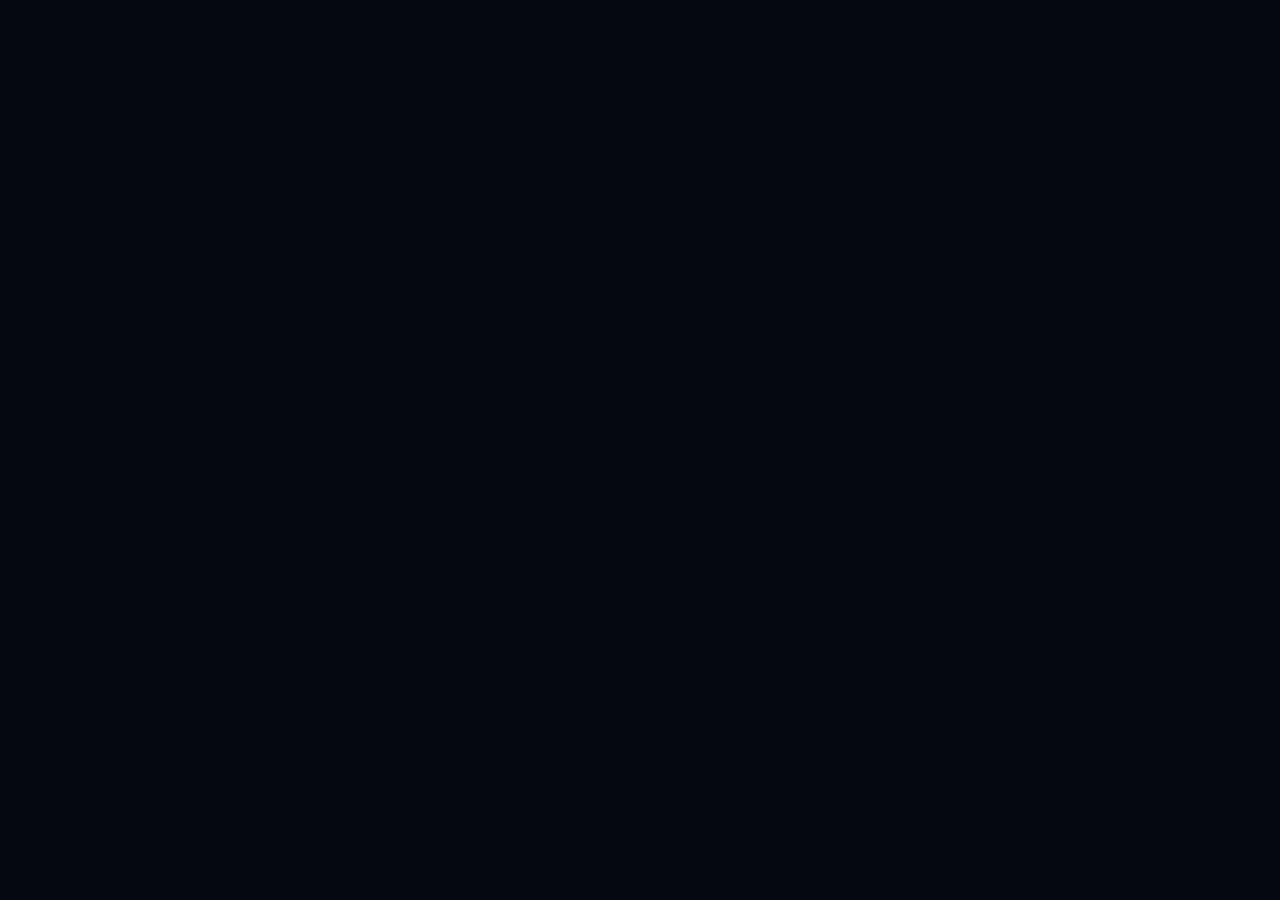
==== index.html @ 673608af "cache v=22" ====
<!doctype html>
<html lang="fr">
<head>
  <meta charset="utf-8" />
  <meta name="viewport" content="width=device-width, initial-scale=1" />
  <title>Reboot'eux — retrouver son juste équilibre</title>
  <link rel="preconnect" href="https://fonts.googleapis.com" />
  <link rel="preconnect" href="https://fonts.gstatic.com" crossorigin />
  <link href="https://fonts.googleapis.com/css2?family=Fraunces:ital,opsz,wght@0,9..144,200..600;1,9..144,200..600&family=Inter:wght@200..600&family=JetBrains+Mono:wght@400;500&display=swap" rel="stylesheet" />
  <link rel="stylesheet" href="styles.css?v=22" />

  <script src="https://unpkg.com/react@18.3.1/umd/react.development.js" integrity="sha384-hD6/rw4ppMLGNu3tX5cjIb+uRZ7UkRJ6BPkLpg4hAu/6onKUg4lLsHAs9EBPT82L" crossorigin="anonymous"></script>
  <script src="https://unpkg.com/react-dom@18.3.1/umd/react-dom.development.js" integrity="sha384-u6aeetuaXnQ38mYT8rp6sbXaQe3NL9t+IBXmnYxwkUI2Hw4bsp2Wvmx4yRQF1uAm" crossorigin="anonymous"></script>
  <script src="https://unpkg.com/@babel/standalone@7.29.0/babel.min.js" integrity="sha384-m08KidiNqLdpJqLq95G/LEi8Qvjl/xUYll3QILypMoQ65QorJ9Lvtp2RXYGBFj1y" crossorigin="anonymous"></script>
</head>
<body>
  <div id="root"></div>

  <script type="text/babel" src="tweaks-panel.jsx?v=22"></script>
  <script type="text/babel" src="components.jsx?v=22"></script>
  <script type="text/babel" src="app.jsx?v=22"></script>
</body>
</html>
---- styles.css ----
/* =========================================================
   REBOOT'EUX — v2 cinématique
   Fonds vidéo plein écran, contenu superposé,
   typographie éditoriale, palette nuit cosmique.
   ========================================================= */

:root {
  --bg-0: #050810;
  --bg-1: #0A0E1A;
  --bg-2: #141A2A;
  --ink:  #F5EFE0;
  --ink-2:#A8A89E;
  --ink-3:#6B6E72;
  --hairline: rgba(245,239,224,.16);

  --feu: #E8B872;
  --feu-glow: #FFE4B5;
  --eau: #4DA8DA;
  --terre: #6B9C7B;
  --souffle: #B8A8D9;

  --hue: var(--feu);
  --hue-glow: var(--feu-glow);

  --serif: 'Fraunces', 'Cormorant Garamond', Georgia, serif;
  --sans:  'Inter', system-ui, sans-serif;
  --mono:  'JetBrains Mono', ui-monospace, monospace;

  --pad: clamp(20px, 4vw, 64px);
  --col: min(1320px, 92vw);
  --ease: cubic-bezier(.16,1,.3,1);
}

* { box-sizing: border-box; }
html, body {
  margin: 0; padding: 0;
  background: var(--bg-0);
  color: var(--ink);
  font-family: var(--sans);
  font-size: 16px;
  font-weight: 300;
  line-height: 1.6;
  -webkit-font-smoothing: antialiased;
}
body { overflow-x: hidden; }
::selection { background: color-mix(in oklab, var(--hue) 50%, transparent); color: var(--ink); }

/* hide cursor on desktop when our custom one is on */
@media (hover:hover) and (pointer:fine) {
  body.cursor-on, body.cursor-on * { cursor: none !important; }
}

@media (prefers-reduced-motion: reduce) {
  *, *::before, *::after {
    animation-duration: .001ms !important;
    transition-duration: .001ms !important;
  }
}

/* ─── Type system ─── */
.serif { font-family: var(--serif); font-weight: 300; letter-spacing: -0.02em; }
.eyebrow {
  font-family: var(--mono);
  font-size: 11px;
  letter-spacing: 0.24em;
  text-transform: uppercase;
  color: var(--ink-2);
  display: inline-flex; align-items: center; gap: 14px;
}
.eyebrow::before {
  content: ''; width: 28px; height: 1px; background: currentColor; opacity: .6;
}

/* huge editorial display */
.display {
  font-family: var(--serif);
  font-weight: 300;
  font-size: clamp(56px, 12vw, 220px);
  line-height: 0.95;
  letter-spacing: -0.035em;
  color: var(--ink);
  text-wrap: balance;
}
.display em { font-style: italic; }
.display .accent { color: var(--hue); font-style: italic; }

/* ─── Layout ─── */
.wrap { width: var(--col); margin: 0 auto; padding: 0 var(--pad); }

/* Buttons */
.btn {
  display: inline-flex; align-items: center; gap: 14px;
  padding: 18px 30px;
  border-radius: 999px;
  border: 1px solid color-mix(in oklab, var(--hue) 50%, transparent);
  background: color-mix(in oklab, var(--hue) 10%, transparent);
  color: var(--ink);
  font-family: var(--sans);
  font-size: 13px;
  letter-spacing: 0.08em;
  text-transform: uppercase;
  text-decoration: none;
  cursor: pointer;
  position: relative;
  transition: all .5s var(--ease);
  backdrop-filter: blur(10px);
  -webkit-backdrop-filter: blur(10px);
}
.btn:hover {
  border-color: var(--hue);
  background: color-mix(in oklab, var(--hue) 22%, transparent);
  box-shadow: 0 0 60px -10px color-mix(in oklab, var(--hue-glow) 60%, transparent);
}
.btn .stone {
  width: 6px; height: 6px; border-radius: 50%;
  background: var(--hue); box-shadow: 0 0 10px var(--hue-glow);
  animation: pulse 2.4s var(--ease) infinite;
}
@keyframes pulse {
  0%, 100% { opacity: .6; transform: scale(1); }
  50% { opacity: 1; transform: scale(1.5); }
}
.btn-ghost { background: transparent; border-color: var(--hairline); }
.btn-ghost:hover { border-color: var(--ink-2); background: rgba(255,255,255,.04); }

/* Link */
.link {
  font-family: var(--sans);
  font-size: 13px;
  letter-spacing: 0.06em;
  text-transform: uppercase;
  color: var(--ink);
  text-decoration: none;
  display: inline-flex; align-items: center; gap: 10px;
  padding-bottom: 6px;
  border-bottom: 1px solid var(--hairline);
  transition: border-color .3s, color .3s, gap .3s var(--ease);
}
.link:hover { border-color: var(--hue); color: var(--hue); gap: 16px; }

/* Video bg helper */
.video-bg {
  position: absolute; inset: 0; overflow: hidden;
  z-index: 0;
}
.video-bg video {
  position: absolute; inset: 0;
  width: 100%; height: 100%;
  object-fit: cover;
  opacity: 0;
  will-change: opacity, transform;
}
.video-bg video.ready { opacity: 0.5; }
.video-bg .veil {
  position: absolute; inset: 0;
  background: linear-gradient(
    180deg,
    rgba(5,8,16,.78) 0%,
    rgba(5,8,16,.55) 25%,
    rgba(5,8,16,.55) 70%,
    rgba(5,8,16,.92) 100%
  );
  pointer-events: none;
}
.video-bg .veil-side {
  position: absolute; inset: 0;
  background: radial-gradient(ellipse at 50% 50%, transparent 30%, rgba(5,8,16,.6) 100%);
  pointer-events: none;
}
.video-bg .corner-mask {
  position: absolute;
  width: 220px; height: 90px;
  pointer-events: none;
  background: radial-gradient(ellipse at center, rgba(5,8,16,.95) 30%, rgba(5,8,16,0) 75%);
}
.video-bg .corner-mask.br { right: -20px; bottom: -10px; }
.video-bg .corner-mask.tr { right: -20px; top: -10px; }
.video-bg .grain {
  position: absolute; inset: 0;
  pointer-events: none;
  opacity: .08;
  mix-blend-mode: overlay;
  background-image: url("data:image/svg+xml;utf8,<svg xmlns='http://www.w3.org/2000/svg' width='240' height='240'><filter id='n'><feTurbulence type='fractalNoise' baseFrequency='.95' numOctaves='2'/></filter><rect width='100%25' height='100%25' filter='url(%23n)' opacity='.6'/></svg>");
}
.video-bg .tint {
  position: absolute; inset: 0;
  background: radial-gradient(ellipse at 50% 60%, color-mix(in oklab, var(--hue) 12%, transparent), transparent 70%);
  mix-blend-mode: screen;
  pointer-events: none;
}

/* Reveal-on-scroll */
.reveal { opacity: 0; transform: translateY(28px); transition: opacity 1s var(--ease), transform 1s var(--ease); }
.reveal.in { opacity: 1; transform: translateY(0); }
.reveal[data-delay="1"].in { transition-delay: .1s; }
.reveal[data-delay="2"].in { transition-delay: .25s; }
.reveal[data-delay="3"].in { transition-delay: .4s; }
.reveal[data-delay="4"].in { transition-delay: .55s; }

/* Split-text reveal */
.split { display: inline-block; perspective: 800px; }
.split .word { display: inline-block; overflow: hidden; vertical-align: bottom; }
.split .word > span {
  display: inline-block;
  transform: translateY(110%);
  transition: transform 1.4s var(--ease);
  will-change: transform;
}
.split.in .word > span { transform: translateY(0); }
.split .word { margin-right: .25em; }

::-webkit-scrollbar { width: 10px; }
::-webkit-scrollbar-track { background: var(--bg-0); }
::-webkit-scrollbar-thumb { background: rgba(255,255,255,.08); border-radius: 8px; }
::-webkit-scrollbar-thumb:hover { background: rgba(255,255,255,.18); }

:focus-visible { outline: 2px solid var(--hue); outline-offset: 4px; border-radius: 4px; }

.ornament { user-select: none; pointer-events: none; }

/* =========================================================
   RESPONSIVE — patch mobile chirurgical (sans casser desktop)
   ========================================================= */
img, video, svg { max-width: 100%; }

/* Tailles desktop — réduire les titres trop énormes */
@media (min-width: 769px) {
  /* Manifeste : long paragraphe, on baisse pour tenir en 2-3 lignes */
  .manifeste .man-line { font-size: clamp(48px, 7.5vw, 130px); line-height: 1.08; }
  /* Hero principal du Reboot'eux : on garde mais cap plus bas */
  .hero .hero-title { font-size: clamp(80px, 13vw, 200px); }
  /* Acts titres poétiques : réduire un peu */
  .act .act-title { font-size: clamp(48px, 6vw, 96px); }
  /* Section title (page Pratique) */
  .section-title { font-size: clamp(40px, 5vw, 80px); }
  /* Contact title */
  .c-title { font-size: clamp(48px, 8vw, 130px); }
  /* CTA band title */
  .cta-title { font-size: clamp(48px, 7vw, 110px); }
  /* Luc title */
  .luc-title { font-size: clamp(36px, 4.5vw, 72px); }
}

/* Mobile (smartphones) */
@media (max-width: 768px) {
  :root { --pad: 18px; }

  /* Tame the giant displays */
  .display { font-size: clamp(36px, 11vw, 64px); line-height: 1.05; }

  /* Force background videos to fill the screen on mobile (no letterbox) */
  .video-bg video { object-fit: cover !important; transform: scale(1.05) !important; }

  /* HARD FIX : forcer le 1 colonne avec display:flex (le grid était batail perdu vs styles JSX) */
  .act, .luc, .contact { overflow-x: hidden !important; }
  .act-grid,
  .act.R .act-grid {
    display: flex !important;
    flex-direction: column !important;
    grid-template-columns: 1fr !important;
    gap: 24px !important;
    direction: ltr !important;
    max-width: 100% !important;
    width: 100% !important;
  }
  .act.R .act-grid > * { direction: ltr !important; }
  .act-meta, .act-text { width: 100% !important; max-width: 100% !important; min-width: 0 !important; }
  .act-title, .act-meta .el, .body, .quote { word-wrap: break-word !important; overflow-wrap: break-word !important; max-width: 100% !important; }
  .list ul { grid-template-columns: 1fr !important; gap: 8px 0 !important; }

  /* More opaque overlay on Acts so the text stays readable over the video */
  .act .video-bg .veil { background: linear-gradient(180deg, rgba(5,8,16,.78) 0%, rgba(5,8,16,.55) 50%, rgba(5,8,16,.92) 100%) !important; }
  .hero .video-bg .veil { background: linear-gradient(180deg, rgba(5,8,16,.45) 0%, rgba(5,8,16,.20) 40%, rgba(5,8,16,.85) 100%) !important; }

  /* Acts metadata + title sizes */
  .act-meta { padding-top: 0; gap: 8px; }
  .act-meta .el { font-size: clamp(22px, 6vw, 32px); line-height: 1.15; }
  .act-title { font-size: clamp(32px, 9vw, 52px); max-width: 100%; }
  .quote { font-size: 16px; padding-left: 14px; }
  .body { font-size: 15px; }

  /* Hero accueil — full screen avec orbe */
  .hero { min-height: 100vh !important; min-height: 100svh !important; padding: 100px var(--pad) 60px !important; display: grid; place-items: center; }
  .hero-sub { font-size: 17px; max-width: 100%; }

  /* Manifeste */
  .manifeste { padding: 100px var(--pad); }

  /* Luc */
  .luc-grid { grid-template-columns: 1fr !important; gap: 32px !important; }
  .luc-title { font-size: clamp(28px, 8vw, 48px); }
  .luc-quote { font-size: 18px; padding: 20px 0; margin: 20px 0; }

  /* Contact */
  .c-grid { grid-template-columns: 1fr !important; }
  .c-title { font-size: clamp(36px, 10vw, 64px); }
  .c-form { padding: 24px; }
  .row { grid-template-columns: 1fr; gap: 12px; }
  .ch { grid-template-columns: 40px 1fr auto; padding: 16px 18px; gap: 12px; }
  .ch-num { font-size: 16px; }

  /* Footer */
  .f-grid { grid-template-columns: 1fr 1fr; gap: 28px; }
  .f-bot { flex-direction: column; gap: 16px; align-items: flex-start; }
  .f-name { font-size: 28px; }

  /* Page Pratique */
  .hero-prat { padding: 120px var(--pad) 60px; min-height: auto; }
  .hero-prat-anchors { gap: 8px; }
  .anchor-pill { padding: 10px 14px; font-size: 11px; }
  .section-title { font-size: clamp(30px, 9vw, 52px); max-width: 100%; margin-bottom: 40px; }

  /* Tarifs */
  .cards { grid-template-columns: 1fr !important; gap: 20px !important; }
  .card { padding: 26px; }
  .card-soin { font-size: clamp(20px, 6vw, 26px); }

  /* Déroulé */
  .steps { grid-template-columns: 1fr !important; gap: 24px !important; }
  .step-t { font-size: 20px; }

  /* Zone radar */
  .zone-grid { grid-template-columns: 1fr !important; gap: 32px !important; }

  /* FAQ */
  .faq-q { grid-template-columns: 36px 1fr 28px; gap: 10px; padding: 22px 0; }
  .faq-q-text { font-size: 16px; }
  .faq-a { padding: 0 0 20px 46px; font-size: 14px; }
  .faq-toggle { width: 28px; height: 28px; }

  /* CTA band */
  .cta-band { min-height: auto; padding: 100px var(--pad); }
  .cta-title { font-size: clamp(36px, 10vw, 64px); }

  /* Nav header — compact, mais pas cassé */
  .nav { padding: 14px var(--pad); gap: 8px; }
  .menu-trig { padding: 10px 14px; }
  .menu-trig .mono { display: none; }
  .pill-btn { padding: 8px 10px; }
  .pill-btn .mono { font-size: 10px; }

  /* Drawer */
  .drawer { width: 100vw; padding: 100px 28px 32px; }
  .drawer .l { font-size: clamp(20px, 5.5vw, 24px); }

  /* Footer compact */
  .footer { padding: 100px var(--pad) 40px; }
}

/* Très petits écrans */
@media (max-width: 380px) {
  :root { --pad: 14px; }
  .f-grid { grid-template-columns: 1fr; }
}
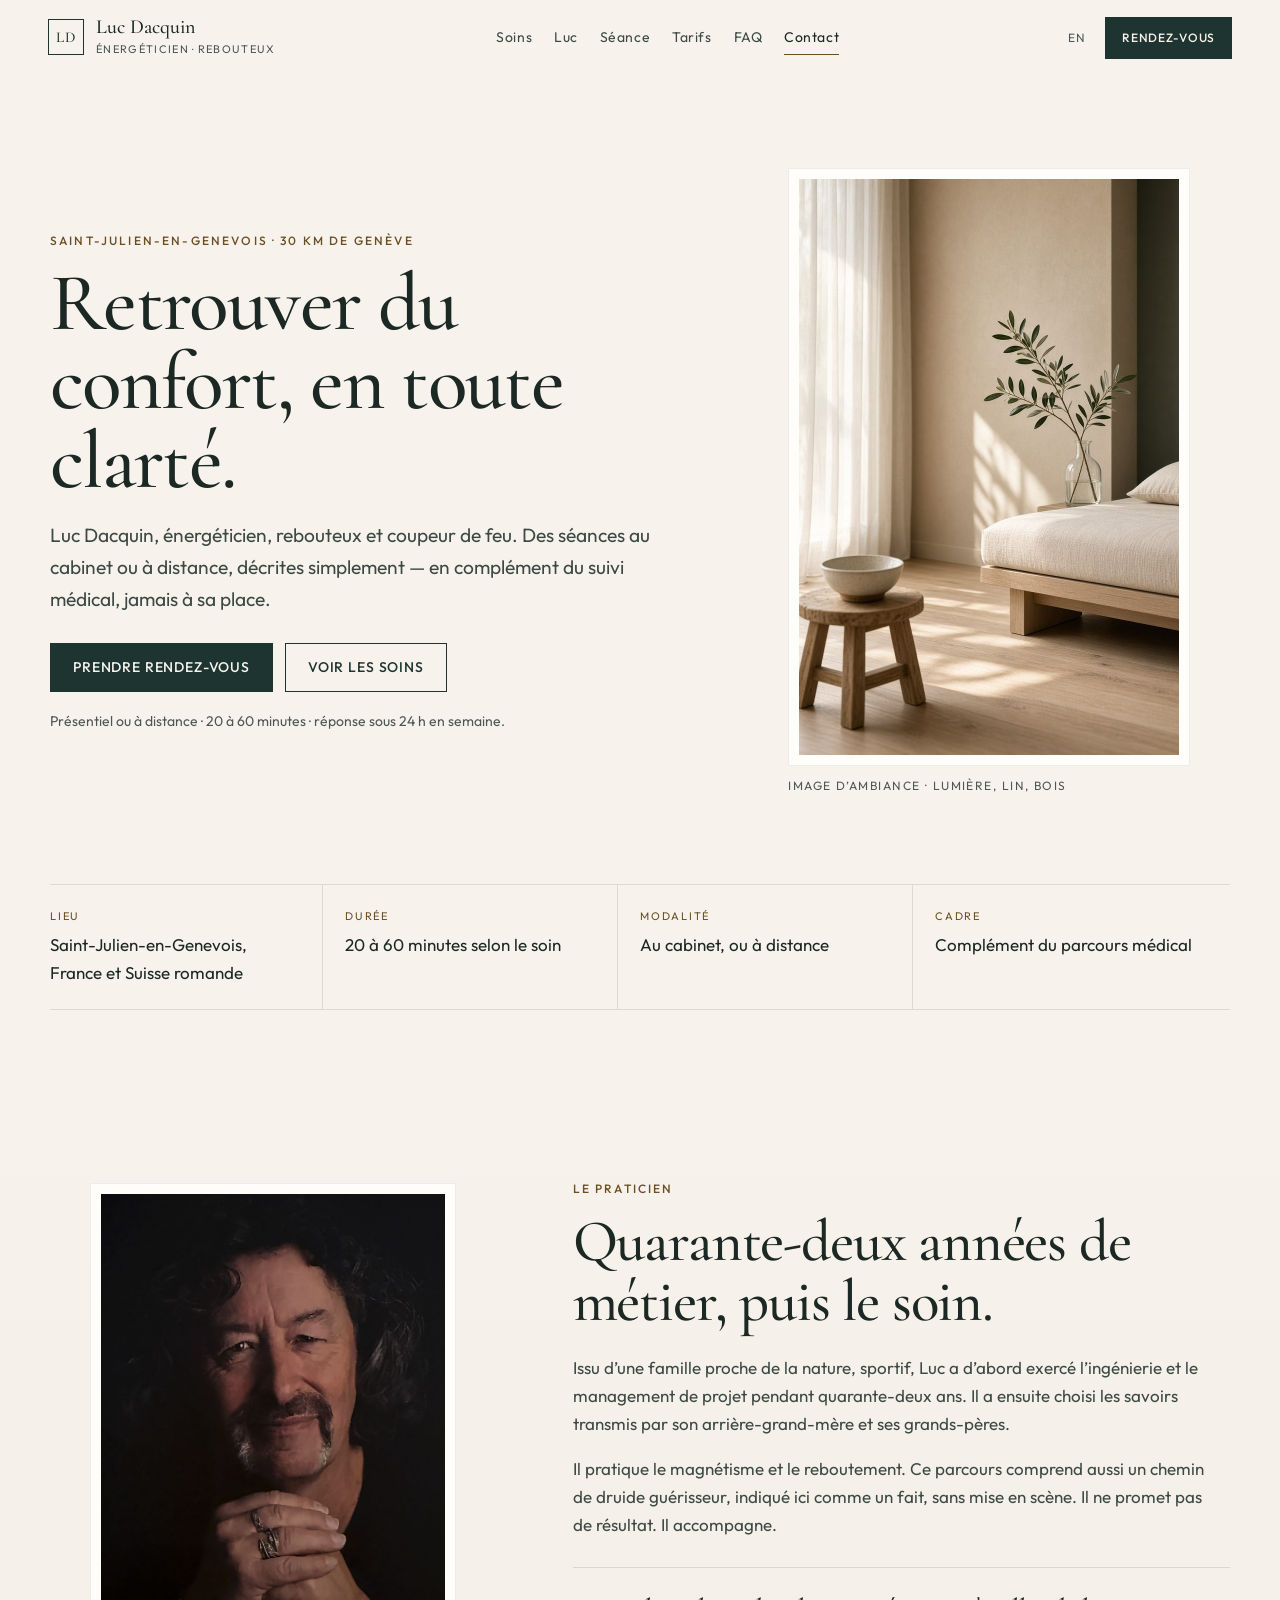
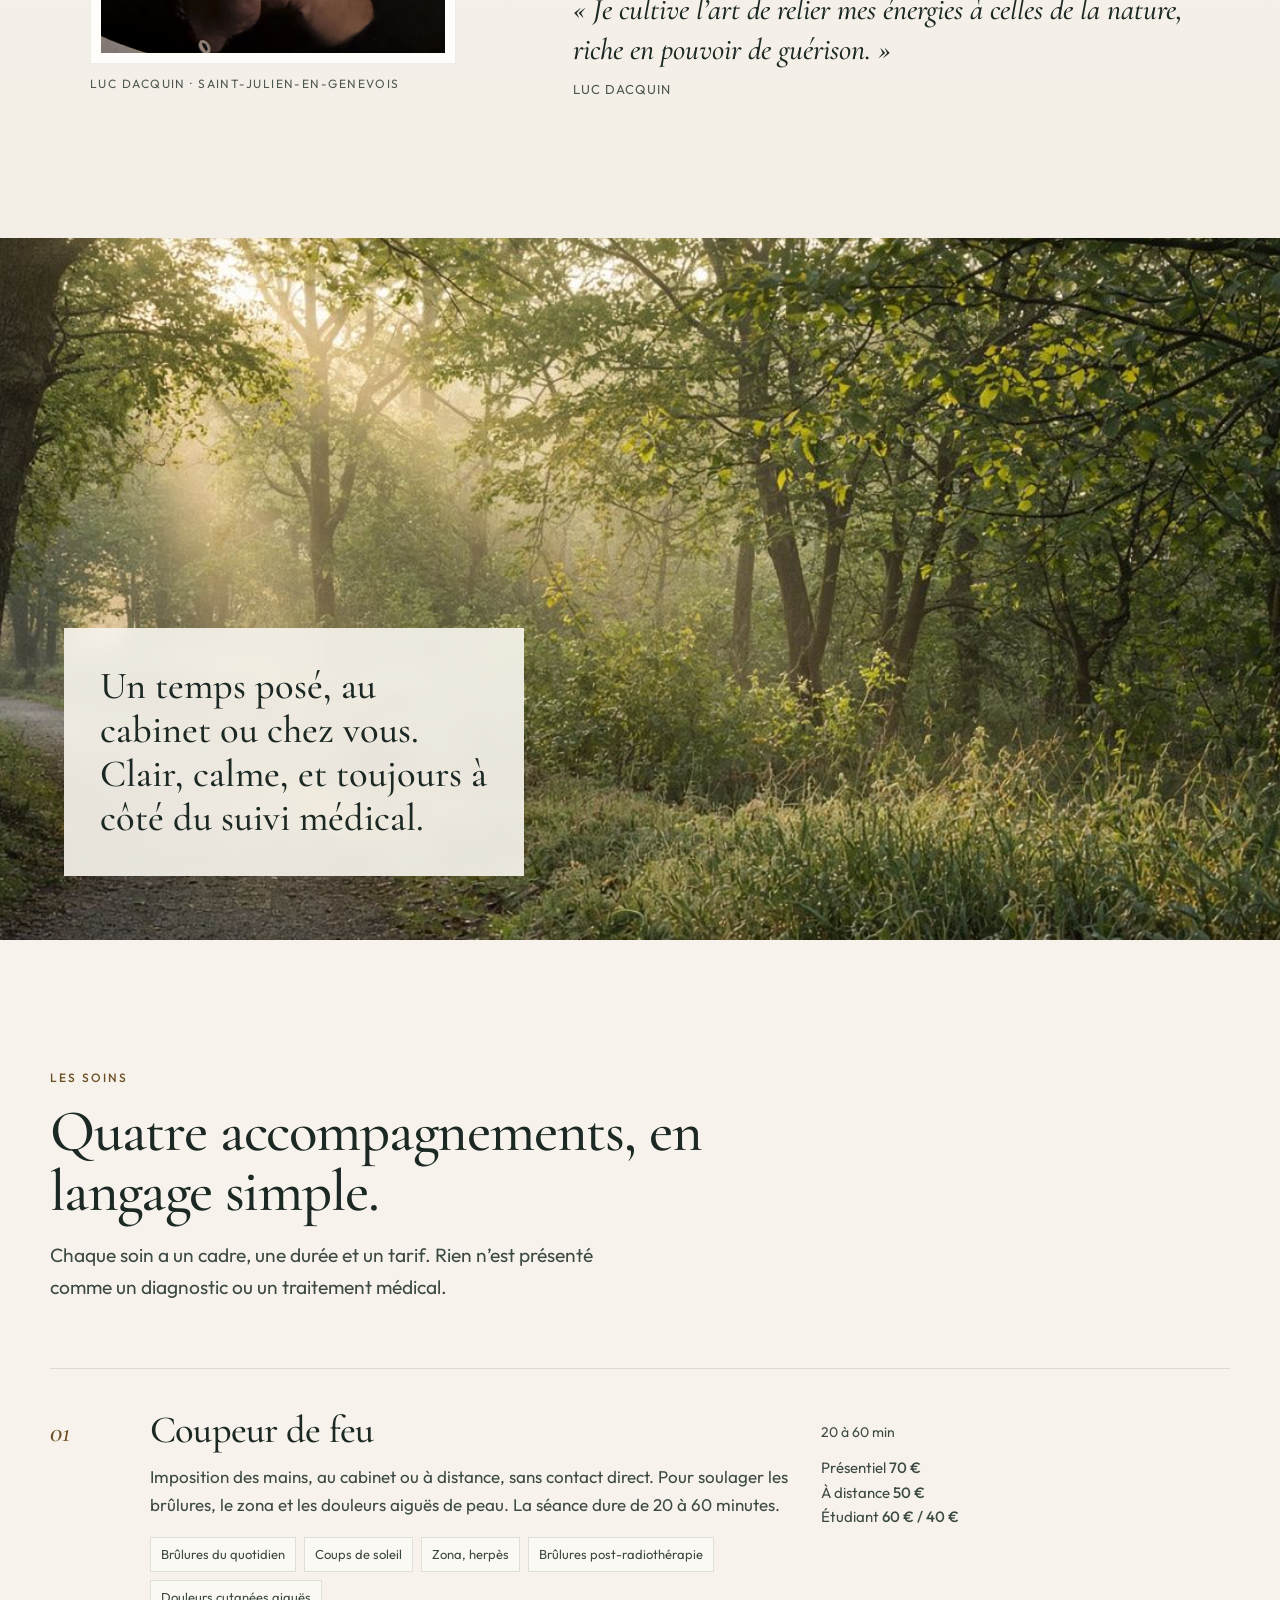
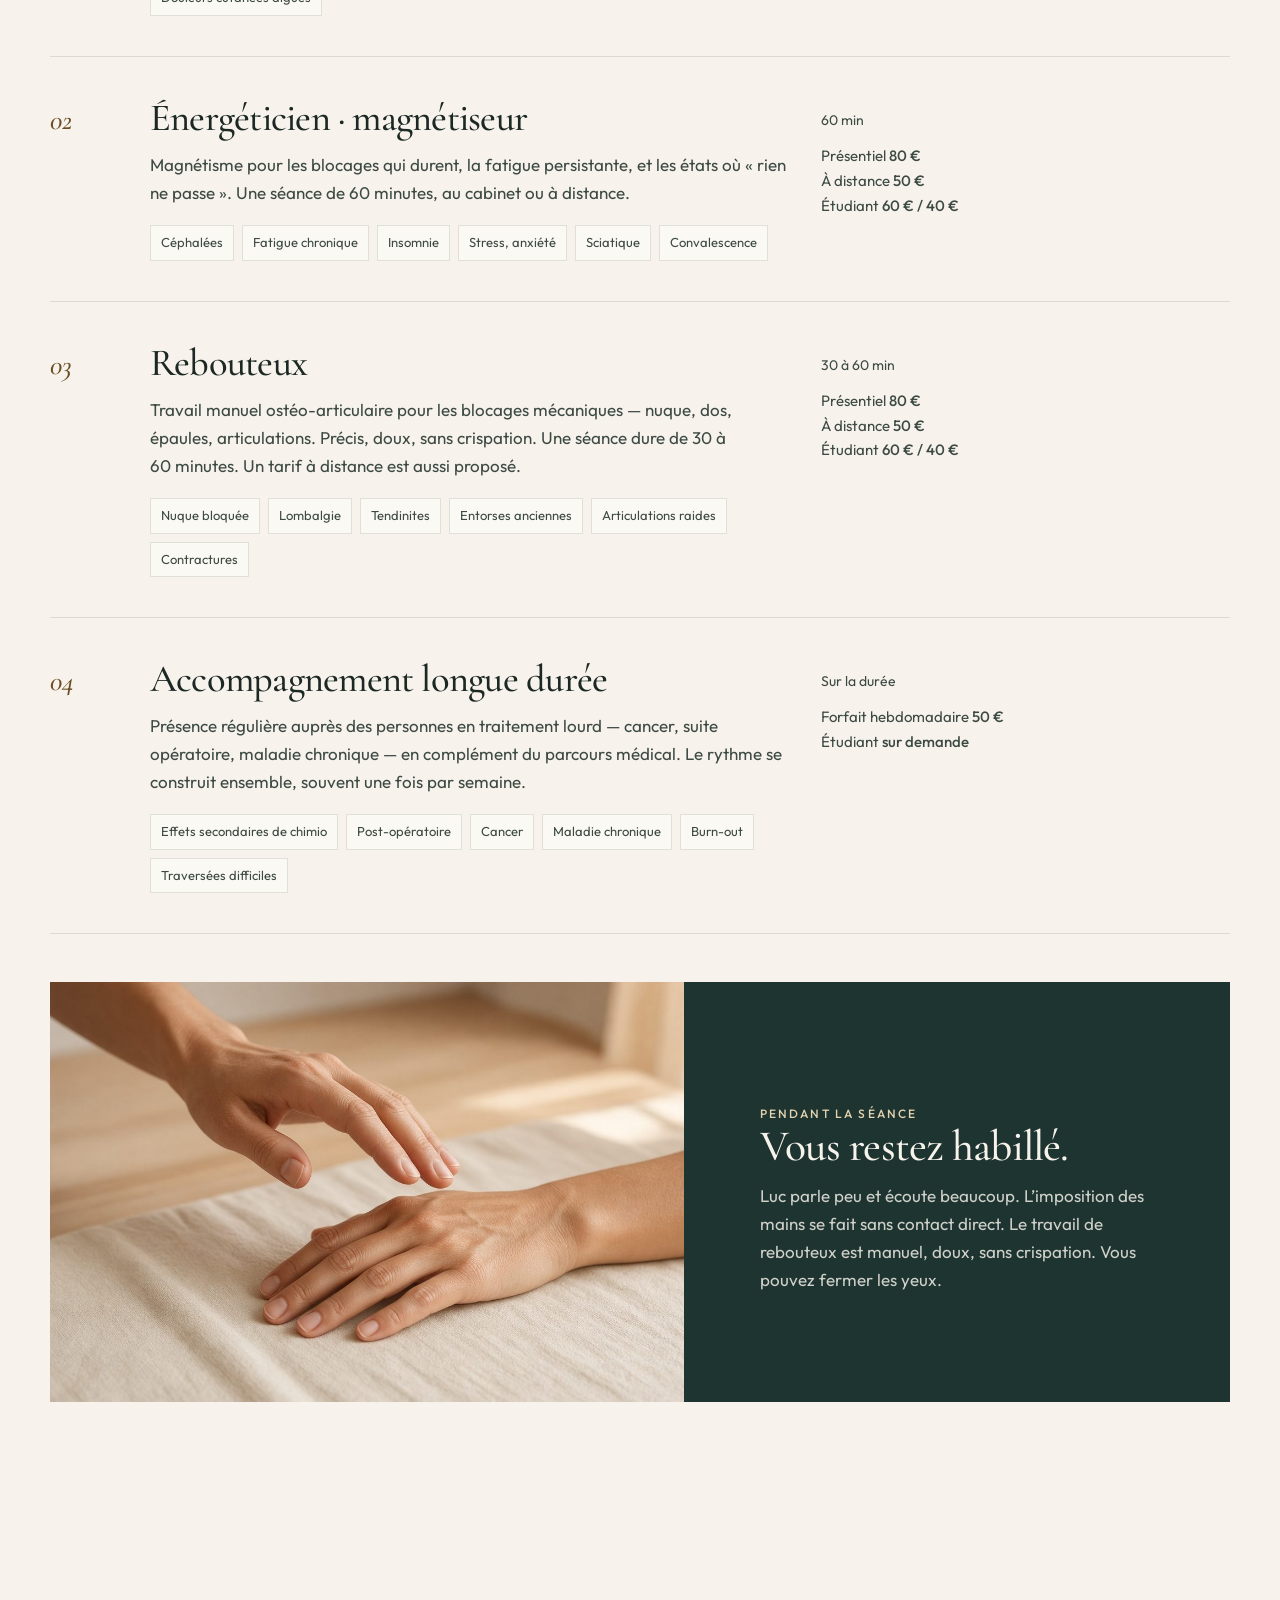
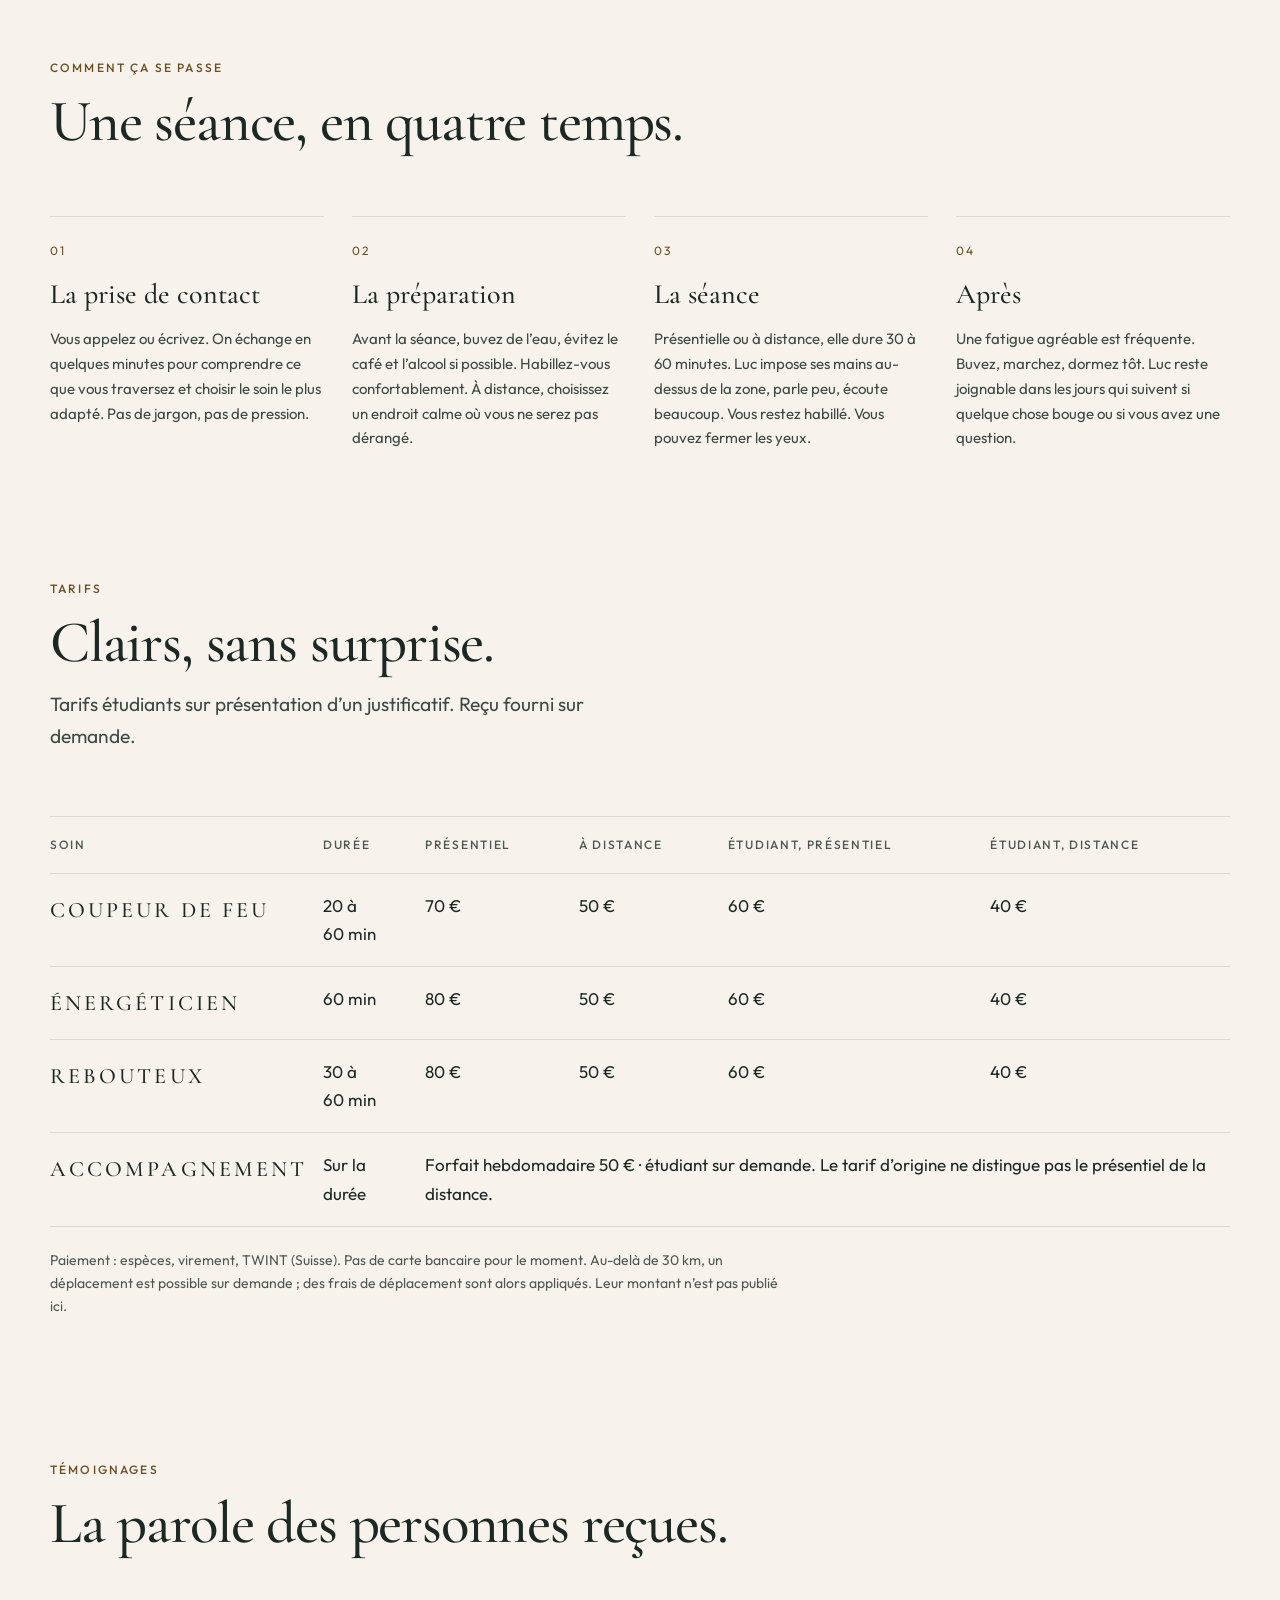
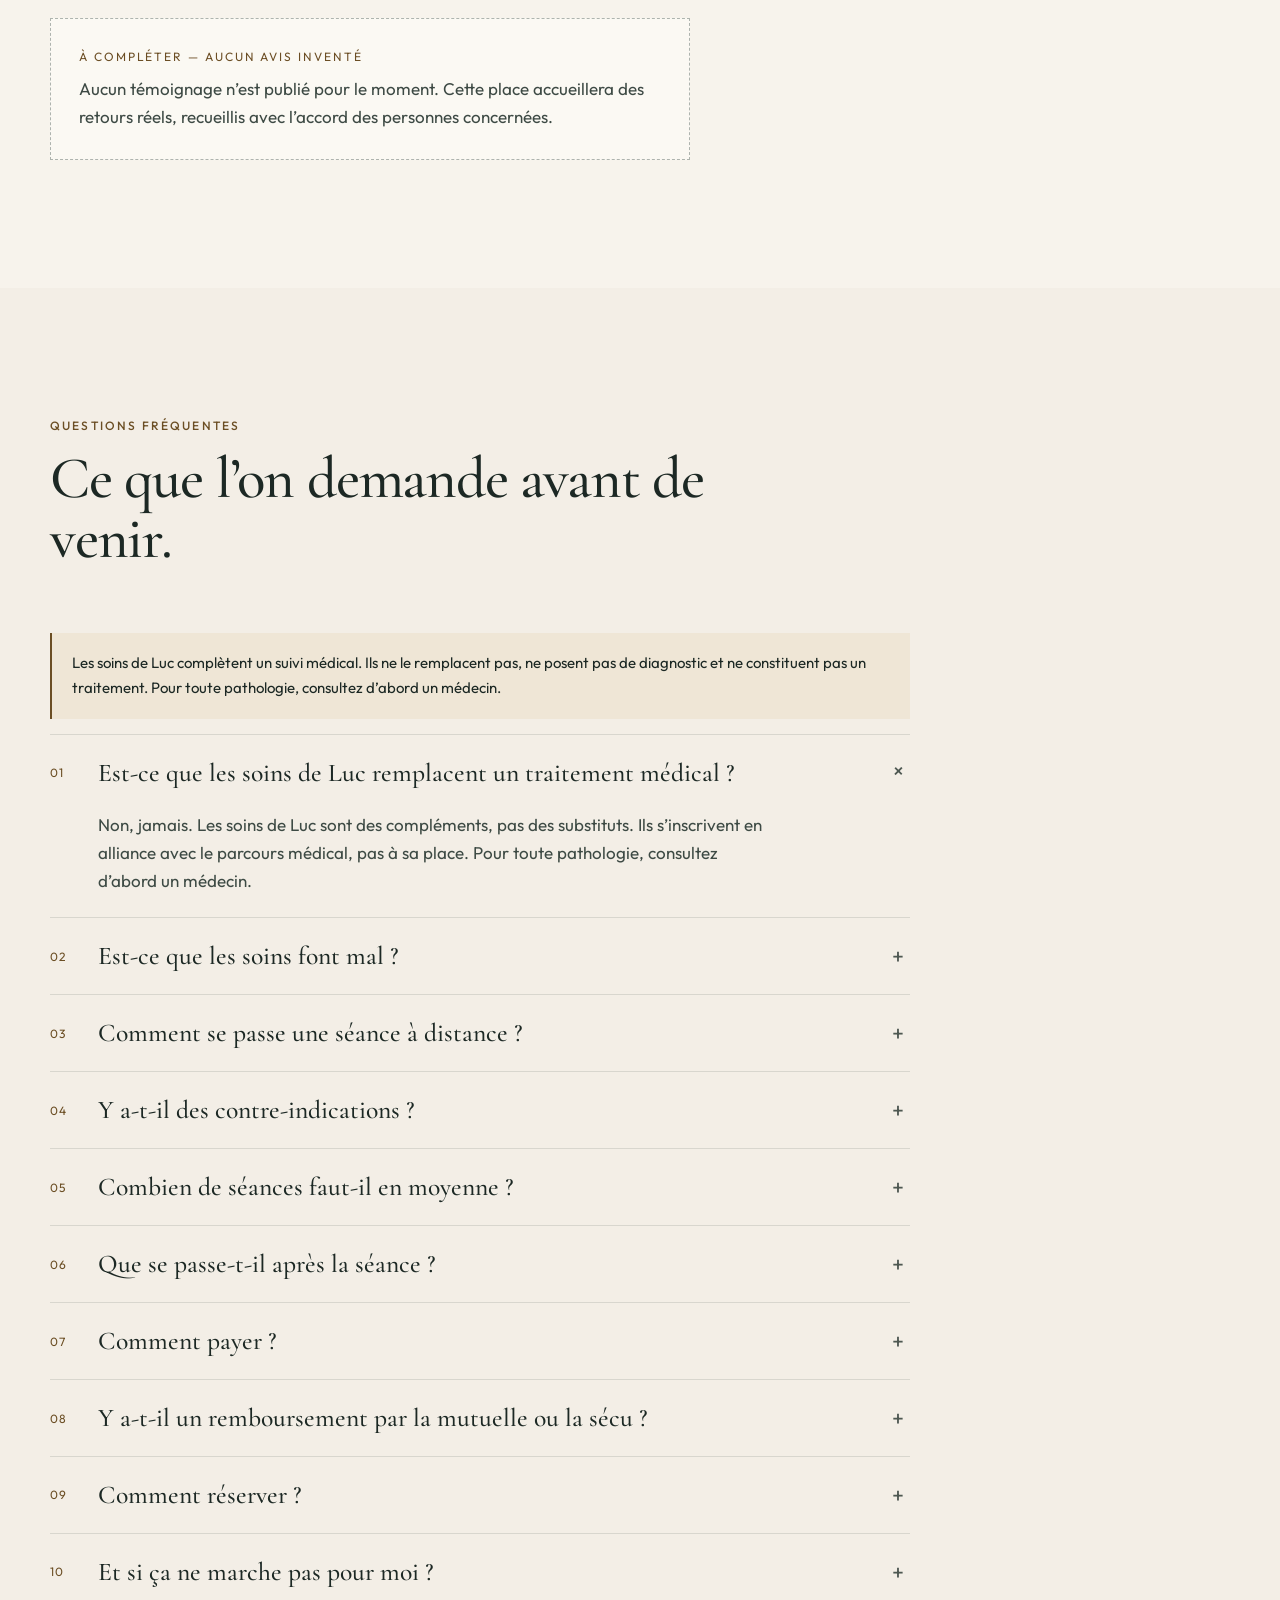
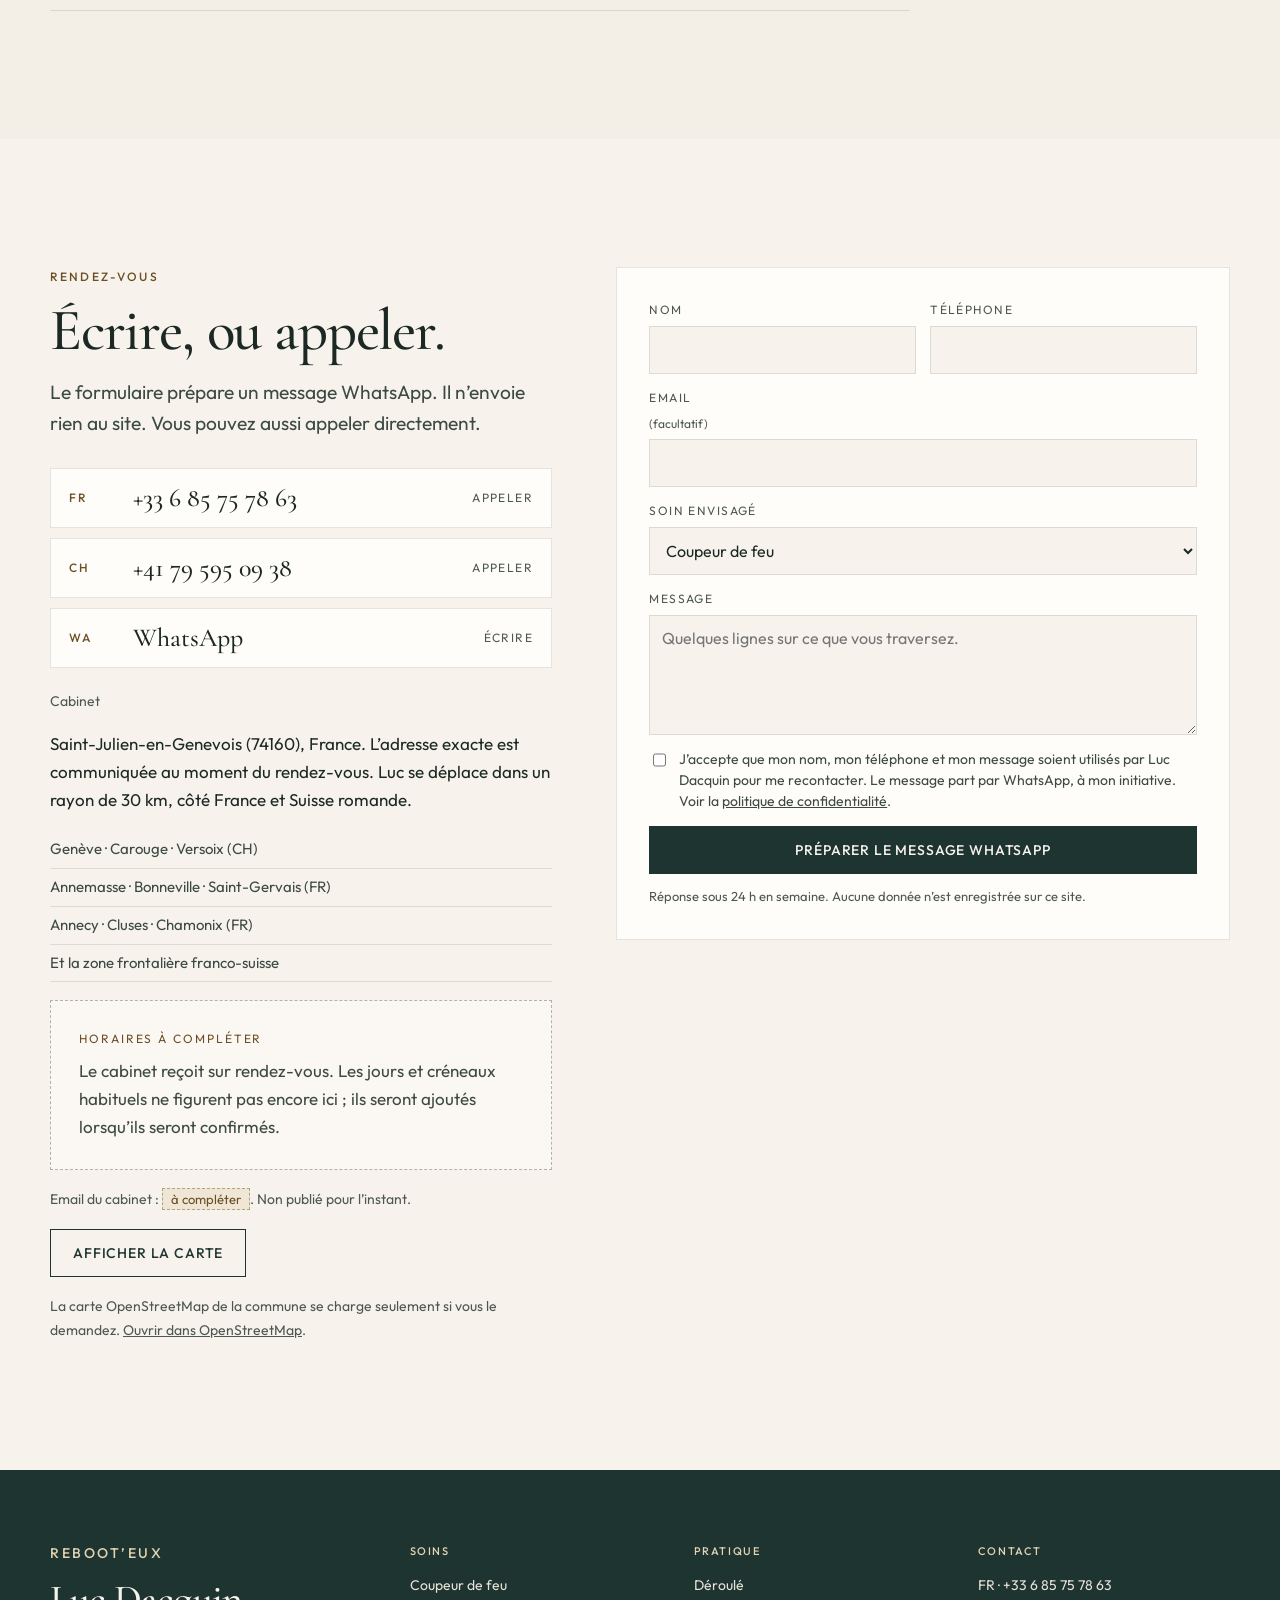
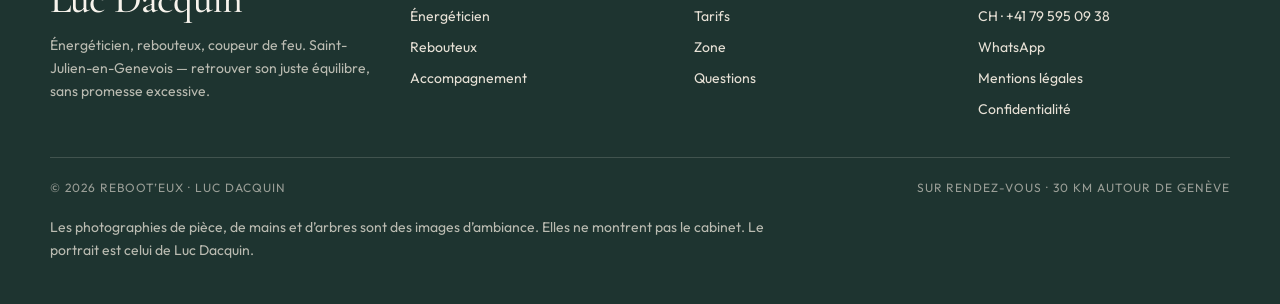
==== commit b717af05: "Redessine le site comme un cabinet de soin calme. Remplace l'ambiance nocturne et élémentaire par un" ====
--- a/index.html
+++ b/index.html
@@ -3,21 +3,524 @@
 <head>
   <meta charset="utf-8" />
   <meta name="viewport" content="width=device-width, initial-scale=1" />
-  <title>Reboot'eux — retrouver son juste équilibre</title>
-  <link rel="preconnect" href="https://fonts.googleapis.com" />
-  <link rel="preconnect" href="https://fonts.gstatic.com" crossorigin />
-  <link href="https://fonts.googleapis.com/css2?family=Fraunces:ital,opsz,wght@0,9..144,200..600;1,9..144,200..600&family=Inter:wght@200..600&family=JetBrains+Mono:wght@400;500&display=swap" rel="stylesheet" />
-  <link rel="stylesheet" href="styles.css?v=22" />
-
-  <script src="https://unpkg.com/react@18.3.1/umd/react.development.js" integrity="sha384-hD6/rw4ppMLGNu3tX5cjIb+uRZ7UkRJ6BPkLpg4hAu/6onKUg4lLsHAs9EBPT82L" crossorigin="anonymous"></script>
-  <script src="https://unpkg.com/react-dom@18.3.1/umd/react-dom.development.js" integrity="sha384-u6aeetuaXnQ38mYT8rp6sbXaQe3NL9t+IBXmnYxwkUI2Hw4bsp2Wvmx4yRQF1uAm" crossorigin="anonymous"></script>
-  <script src="https://unpkg.com/@babel/standalone@7.29.0/babel.min.js" integrity="sha384-m08KidiNqLdpJqLq95G/LEi8Qvjl/xUYll3QILypMoQ65QorJ9Lvtp2RXYGBFj1y" crossorigin="anonymous"></script>
+  <title>Luc Dacquin — énergéticien, rebouteux, coupeur de feu | Saint-Julien-en-Genevois</title>
+  <meta name="description" content="Luc Dacquin, énergéticien, rebouteux et coupeur de feu à Saint-Julien-en-Genevois. Séances au cabinet ou à distance, tarifs clairs, en complément du suivi médical." />
+  <link rel="canonical" href="https://sylviogrande-maker.github.io/rebooteux-demo/" />
+  <link rel="alternate" hreflang="fr" href="https://sylviogrande-maker.github.io/rebooteux-demo/" />
+  <link rel="alternate" hreflang="en" href="https://sylviogrande-maker.github.io/rebooteux-demo/index-en.html" />
+  <link rel="alternate" hreflang="x-default" href="https://sylviogrande-maker.github.io/rebooteux-demo/" />
+  <meta property="og:type" content="website" />
+  <meta property="og:locale" content="fr_FR" />
+  <meta property="og:site_name" content="Luc Dacquin" />
+  <meta property="og:title" content="Luc Dacquin — énergéticien, rebouteux, coupeur de feu" />
+  <meta property="og:description" content="Des séances calmes et expliquées simplement, au cabinet de Saint-Julien-en-Genevois ou à distance. En complément du suivi médical." />
+  <meta property="og:url" content="https://sylviogrande-maker.github.io/rebooteux-demo/" />
+  <meta property="og:image" content="https://sylviogrande-maker.github.io/rebooteux-demo/assets/forest-light.jpg" />
+  <meta property="og:image:alt" content="Lumière du matin entre les arbres." />
+  <meta name="twitter:card" content="summary_large_image" />
+  <meta name="theme-color" content="#F4EFE6" />
+  <link rel="icon" href="assets/favicon.svg" type="image/svg+xml" />
+  <link rel="stylesheet" href="assets/js/lenis.css" />
+  <link rel="stylesheet" href="styles.css" />
+  <script>
+    document.documentElement.classList.add("js");
+    if (window.matchMedia("(prefers-reduced-motion: reduce)").matches) {
+      document.documentElement.classList.add("reduce");
+    }
+  </script>
+  <script type="application/ld+json">
+  {
+    "@context": "https://schema.org",
+    "@type": "LocalBusiness",
+    "name": "Luc Dacquin — Reboot'eux",
+    "description": "Énergéticien, rebouteux et coupeur de feu. Séances au cabinet ou à distance, en complément du suivi médical.",
+    "url": "https://sylviogrande-maker.github.io/rebooteux-demo/",
+    "image": "https://sylviogrande-maker.github.io/rebooteux-demo/assets/luc-portrait.jpg",
+    "telephone": "+33685757863",
+    "address": {
+      "@type": "PostalAddress",
+      "addressLocality": "Saint-Julien-en-Genevois",
+      "postalCode": "74160",
+      "addressCountry": "FR"
+    },
+    "areaServed": "Bassin genevois, France et Suisse romande",
+    "currenciesAccepted": "EUR",
+    "paymentAccepted": "Cash, Bank transfer, TWINT"
+  }
+  </script>
 </head>
 <body>
-  <div id="root"></div>
-
-  <script type="text/babel" src="tweaks-panel.jsx?v=22"></script>
-  <script type="text/babel" src="components.jsx?v=22"></script>
-  <script type="text/babel" src="app.jsx?v=22"></script>
+  <a class="skip" href="#contenu">Aller au contenu</a>
+  <header class="site-header" data-header>
+    <a class="brand" href="#top">
+      <span class="brand-mark" aria-hidden="true">LD</span>
+      <span>
+        <span class="brand-name">Luc Dacquin</span>
+        <span class="brand-meta">Énergéticien · Rebouteux</span>
+      </span>
+    </a>
+    <nav class="nav-desk" aria-label="Navigation principale" data-nav>
+      <a href="#soins" data-spy>Soins</a>
+      <a href="#luc" data-spy>Luc</a>
+      <a href="#seance" data-spy>Séance</a>
+      <a href="#tarifs" data-spy>Tarifs</a>
+      <a href="#faq" data-spy>FAQ</a>
+      <a href="#contact" data-spy>Contact</a>
+    </nav>
+    <div class="header-actions">
+      <a class="lang" href="index-en.html" hreflang="en" lang="en" data-lang-switch>EN</a>
+      <a class="btn btn-small header-cta" href="#contact">Rendez-vous</a>
+      <button class="nav-toggle" type="button" data-nav-toggle aria-expanded="false" aria-controls="nav-mobile">Menu</button>
+    </div>
+  </header>
+  <nav id="nav-mobile" class="nav-panel" data-nav-panel hidden>
+    <a href="#soins" data-spy>Soins</a>
+    <a href="#luc" data-spy>Luc</a>
+    <a href="#seance" data-spy>La séance</a>
+    <a href="#tarifs" data-spy>Tarifs</a>
+    <a href="#faq" data-spy>Questions</a>
+    <a href="#contact" data-spy>Rendez-vous</a>
+    <a href="index-en.html" hreflang="en" lang="en" data-lang-switch>English</a>
+  </nav>
+
+  <main id="contenu">
+    <section class="hero" id="top">
+      <div class="container hero-grid">
+        <div class="hero-copy">
+          <p class="eyebrow">Saint-Julien-en-Genevois · 30&nbsp;km de Genève</p>
+          <h1>Retrouver du confort, en toute clarté.</h1>
+          <p class="lede">Luc Dacquin, énergéticien, rebouteux et coupeur de feu. Des séances au cabinet ou à distance, décrites simplement — en complément du suivi médical, jamais à sa place.</p>
+          <div class="hero-actions">
+            <a class="btn" href="#contact">Prendre rendez-vous</a>
+            <a class="btn btn-ghost" href="#soins">Voir les soins</a>
+          </div>
+          <p class="fine">Présentiel ou à distance · 20 à 60&nbsp;minutes · réponse sous 24&nbsp;h en semaine.</p>
+        </div>
+        <figure class="hero-figure" data-hero-figure>
+          <div class="frame">
+            <img src="assets/hero-room.jpg" width="864" height="1152" alt="Lumière du matin sur du linge clair et du bois pâle, dans une pièce calme." fetchpriority="high" />
+          </div>
+          <figcaption>Image d’ambiance · lumière, lin, bois</figcaption>
+        </figure>
+      </div>
+      <div class="container">
+        <ul class="facts">
+          <li><span>Lieu</span> Saint-Julien-en-Genevois, France et Suisse romande</li>
+          <li><span>Durée</span> 20 à 60&nbsp;minutes selon le soin</li>
+          <li><span>Modalité</span> Au cabinet, ou à distance</li>
+          <li><span>Cadre</span> Complément du parcours médical</li>
+        </ul>
+      </div>
+    </section>
+
+    <section class="section about" id="luc">
+      <div class="container about-grid">
+        <figure class="portrait-wrap" data-reveal>
+          <div class="frame">
+            <img src="assets/luc-portrait.jpg" width="1200" height="1622" alt="Portrait de Luc Dacquin, en chemise claire, dans un intérieur lumineux." loading="lazy" />
+          </div>
+          <figcaption class="caption">Luc Dacquin · Saint-Julien-en-Genevois</figcaption>
+        </figure>
+        <div data-reveal>
+          <p class="eyebrow">Le praticien</p>
+          <h2>Quarante-deux années de métier, puis le soin.</h2>
+          <div class="prose" style="margin-top:22px">
+            <p>Issu d’une famille proche de la nature, sportif, Luc a d’abord exercé l’ingénierie et le management de projet pendant quarante-deux ans. Il a ensuite choisi les savoirs transmis par son arrière-grand-mère et ses grands-pères.</p>
+            <p>Il pratique le magnétisme et le reboutement. Ce parcours comprend aussi un chemin de druide guérisseur, indiqué ici comme un fait, sans mise en scène. Il ne promet pas de résultat. Il accompagne.</p>
+          </div>
+          <blockquote class="quote">
+            «&nbsp;Je cultive l’art de relier mes énergies à celles de la nature, riche en pouvoir de guérison.&nbsp;»
+            <cite>Luc Dacquin</cite>
+          </blockquote>
+        </div>
+      </div>
+    </section>
+
+    <section class="band" id="manifeste" aria-label="Intention du cabinet">
+      <div class="band-media">
+        <img data-parallax src="assets/forest-light.jpg" width="1280" height="720" alt="Lumière du matin entre les arbres." loading="lazy" />
+      </div>
+      <div class="band-card" data-reveal>
+        <p>Un temps posé, au cabinet ou chez vous. Clair, calme, et toujours à côté du suivi médical.</p>
+      </div>
+    </section>
+
+    <section class="section services" id="soins">
+      <div class="container">
+        <div class="section-head" data-reveal>
+          <p class="eyebrow">Les soins</p>
+          <h2>Quatre accompagnements, en langage simple.</h2>
+          <p class="lede" style="margin-top:18px">Chaque soin a un cadre, une durée et un tarif. Rien n’est présenté comme un diagnostic ou un traitement médical.</p>
+        </div>
+        <div class="care-list">
+          <article class="care" id="feu" data-reveal>
+            <div class="care-n">01</div>
+            <div>
+              <h3>Coupeur de feu</h3>
+              <p>Imposition des mains, au cabinet ou à distance, sans contact direct. Pour soulager les brûlures, le zona et les douleurs aiguës de peau. La séance dure de 20 à 60&nbsp;minutes.</p>
+              <ul class="chips">
+                <li>Brûlures du quotidien</li>
+                <li>Coups de soleil</li>
+                <li>Zona, herpès</li>
+                <li>Brûlures post-radiothérapie</li>
+                <li>Douleurs cutanées aiguës</li>
+              </ul>
+            </div>
+            <div class="care-side">
+              <p class="meta">20 à 60&nbsp;min</p>
+              <p class="price-mini">Présentiel <strong>70&nbsp;€</strong><br />À distance <strong>50&nbsp;€</strong><br />Étudiant <strong>60&nbsp;€ / 40&nbsp;€</strong></p>
+            </div>
+          </article>
+          <article class="care" id="eau" data-reveal>
+            <div class="care-n">02</div>
+            <div>
+              <h3>Énergéticien · magnétiseur</h3>
+              <p>Magnétisme pour les blocages qui durent, la fatigue persistante, et les états où «&nbsp;rien ne passe&nbsp;». Une séance de 60&nbsp;minutes, au cabinet ou à distance.</p>
+              <ul class="chips">
+                <li>Céphalées</li>
+                <li>Fatigue chronique</li>
+                <li>Insomnie</li>
+                <li>Stress, anxiété</li>
+                <li>Sciatique</li>
+                <li>Convalescence</li>
+              </ul>
+            </div>
+            <div class="care-side">
+              <p class="meta">60&nbsp;min</p>
+              <p class="price-mini">Présentiel <strong>80&nbsp;€</strong><br />À distance <strong>50&nbsp;€</strong><br />Étudiant <strong>60&nbsp;€ / 40&nbsp;€</strong></p>
+            </div>
+          </article>
+          <article class="care" id="terre" data-reveal>
+            <div class="care-n">03</div>
+            <div>
+              <h3>Rebouteux</h3>
+              <p>Travail manuel ostéo-articulaire pour les blocages mécaniques — nuque, dos, épaules, articulations. Précis, doux, sans crispation. Une séance dure de 30 à 60&nbsp;minutes. Un tarif à distance est aussi proposé.</p>
+              <ul class="chips">
+                <li>Nuque bloquée</li>
+                <li>Lombalgie</li>
+                <li>Tendinites</li>
+                <li>Entorses anciennes</li>
+                <li>Articulations raides</li>
+                <li>Contractures</li>
+              </ul>
+            </div>
+            <div class="care-side">
+              <p class="meta">30 à 60&nbsp;min</p>
+              <p class="price-mini">Présentiel <strong>80&nbsp;€</strong><br />À distance <strong>50&nbsp;€</strong><br />Étudiant <strong>60&nbsp;€ / 40&nbsp;€</strong></p>
+            </div>
+          </article>
+          <article class="care" id="souffle" data-reveal>
+            <div class="care-n">04</div>
+            <div>
+              <h3>Accompagnement longue durée</h3>
+              <p>Présence régulière auprès des personnes en traitement lourd — cancer, suite opératoire, maladie chronique — en complément du parcours médical. Le rythme se construit ensemble, souvent une fois par semaine.</p>
+              <ul class="chips">
+                <li>Effets secondaires de chimio</li>
+                <li>Post-opératoire</li>
+                <li>Cancer</li>
+                <li>Maladie chronique</li>
+                <li>Burn-out</li>
+                <li>Traversées difficiles</li>
+              </ul>
+            </div>
+            <div class="care-side">
+              <p class="meta">Sur la durée</p>
+              <p class="price-mini">Forfait hebdomadaire <strong>50&nbsp;€</strong><br />Étudiant <strong>sur demande</strong></p>
+            </div>
+          </article>
+        </div>
+      </div>
+      <div class="container">
+        <aside class="split-note" data-reveal>
+          <img src="assets/hands-linen.jpg" width="1152" height="864" alt="Deux mains au-dessus d’un linge clair, dans une lumière douce. Photographie d’ambiance." loading="lazy" />
+          <div>
+            <p class="eyebrow">Pendant la séance</p>
+            <h2>Vous restez habillé.</h2>
+            <p>Luc parle peu et écoute beaucoup. L’imposition des mains se fait sans contact direct. Le travail de rebouteux est manuel, doux, sans crispation. Vous pouvez fermer les yeux.</p>
+          </div>
+        </aside>
+      </div>
+    </section>
+
+    <section class="section" id="seance">
+      <div class="container">
+        <div class="section-head" data-reveal>
+          <p class="eyebrow" id="deroule">Comment ça se passe</p>
+          <h2>Une séance, en quatre temps.</h2>
+        </div>
+        <ol class="steps">
+          <li data-reveal>
+            <span class="step-n">01</span>
+            <strong>La prise de contact</strong>
+            <p>Vous appelez ou écrivez. On échange en quelques minutes pour comprendre ce que vous traversez et choisir le soin le plus adapté. Pas de jargon, pas de pression.</p>
+          </li>
+          <li data-reveal>
+            <span class="step-n">02</span>
+            <strong>La préparation</strong>
+            <p>Avant la séance, buvez de l’eau, évitez le café et l’alcool si possible. Habillez-vous confortablement. À distance, choisissez un endroit calme où vous ne serez pas dérangé.</p>
+          </li>
+          <li data-reveal>
+            <span class="step-n">03</span>
+            <strong>La séance</strong>
+            <p>Présentielle ou à distance, elle dure 30 à 60&nbsp;minutes. Luc impose ses mains au-dessus de la zone, parle peu, écoute beaucoup. Vous restez habillé. Vous pouvez fermer les yeux.</p>
+          </li>
+          <li data-reveal>
+            <span class="step-n">04</span>
+            <strong>Après</strong>
+            <p>Une fatigue agréable est fréquente. Buvez, marchez, dormez tôt. Luc reste joignable dans les jours qui suivent si quelque chose bouge ou si vous avez une question.</p>
+          </li>
+        </ol>
+      </div>
+    </section>
+
+    <section class="section" id="tarifs" style="padding-top:0">
+      <div class="container">
+        <div class="section-head" data-reveal>
+          <p class="eyebrow">Tarifs</p>
+          <h2>Clairs, sans surprise.</h2>
+          <p class="lede" style="margin-top:16px">Tarifs étudiants sur présentation d’un justificatif. Reçu fourni sur demande.</p>
+        </div>
+        <div class="table-wrap" data-reveal>
+          <table class="prices">
+            <caption class="sr-only">Tarifs des séances de Luc Dacquin</caption>
+            <thead>
+              <tr>
+                <th scope="col">Soin</th>
+                <th scope="col">Durée</th>
+                <th scope="col">Présentiel</th>
+                <th scope="col">À distance</th>
+                <th scope="col">Étudiant, présentiel</th>
+                <th scope="col">Étudiant, distance</th>
+              </tr>
+            </thead>
+            <tbody>
+              <tr>
+                <th scope="row">Coupeur de feu</th>
+                <td data-label="Durée">20 à 60&nbsp;min</td>
+                <td data-label="Présentiel">70&nbsp;€</td>
+                <td data-label="À distance">50&nbsp;€</td>
+                <td data-label="Étudiant, présentiel">60&nbsp;€</td>
+                <td data-label="Étudiant, distance">40&nbsp;€</td>
+              </tr>
+              <tr>
+                <th scope="row">Énergéticien</th>
+                <td data-label="Durée">60&nbsp;min</td>
+                <td data-label="Présentiel">80&nbsp;€</td>
+                <td data-label="À distance">50&nbsp;€</td>
+                <td data-label="Étudiant, présentiel">60&nbsp;€</td>
+                <td data-label="Étudiant, distance">40&nbsp;€</td>
+              </tr>
+              <tr>
+                <th scope="row">Rebouteux</th>
+                <td data-label="Durée">30 à 60&nbsp;min</td>
+                <td data-label="Présentiel">80&nbsp;€</td>
+                <td data-label="À distance">50&nbsp;€</td>
+                <td data-label="Étudiant, présentiel">60&nbsp;€</td>
+                <td data-label="Étudiant, distance">40&nbsp;€</td>
+              </tr>
+              <tr>
+                <th scope="row">Accompagnement</th>
+                <td data-label="Durée">Sur la durée</td>
+                <td class="span" data-label="Tarif" colspan="4">Forfait hebdomadaire 50&nbsp;€ · étudiant sur demande. Le tarif d’origine ne distingue pas le présentiel de la distance.</td>
+              </tr>
+            </tbody>
+          </table>
+        </div>
+        <p class="note">Paiement&nbsp;: espèces, virement, TWINT (Suisse). Pas de carte bancaire pour le moment. Au-delà de 30&nbsp;km, un déplacement est possible sur demande&nbsp;; des frais de déplacement sont alors appliqués. Leur montant n’est pas publié ici.</p>
+      </div>
+    </section>
+
+    <section class="section" id="temoignages" style="padding-top:0">
+      <div class="container">
+        <div class="section-head" data-reveal>
+          <p class="eyebrow">Témoignages</p>
+          <h2>La parole des personnes reçues.</h2>
+        </div>
+        <div class="placeholder" data-reveal>
+          <p class="placeholder-kicker">À compléter — aucun avis inventé</p>
+          <p>Aucun témoignage n’est publié pour le moment. Cette place accueillera des retours réels, recueillis avec l’accord des personnes concernées.</p>
+        </div>
+      </div>
+    </section>
+
+    <section class="section" id="faq" style="background:#F3EEE6">
+      <div class="container">
+        <div class="section-head" data-reveal>
+          <p class="eyebrow">Questions fréquentes</p>
+          <h2>Ce que l’on demande avant de venir.</h2>
+        </div>
+        <p class="medical" data-reveal>Les soins de Luc complètent un suivi médical. Ils ne le remplacent pas, ne posent pas de diagnostic et ne constituent pas un traitement. Pour toute pathologie, consultez d’abord un médecin.</p>
+        <div class="faq-list" data-reveal>
+          <div class="faq-item" data-accordion>
+            <button type="button" aria-expanded="true" id="q1" aria-controls="a1"><span>01</span><span>Est-ce que les soins de Luc remplacent un traitement médical&nbsp;?</span><span class="plus" aria-hidden="true">+</span></button>
+            <div id="a1" role="region" aria-labelledby="q1" data-panel><p>Non, jamais. Les soins de Luc sont des compléments, pas des substituts. Ils s’inscrivent en alliance avec le parcours médical, pas à sa place. Pour toute pathologie, consultez d’abord un médecin.</p></div>
+          </div>
+          <div class="faq-item" data-accordion>
+            <button type="button" aria-expanded="false" id="q2" aria-controls="a2"><span>02</span><span>Est-ce que les soins font mal&nbsp;?</span><span class="plus" aria-hidden="true">+</span></button>
+            <div id="a2" role="region" aria-labelledby="q2" data-panel hidden><p>Non. L’imposition des mains est sans contact direct. Le travail de rebouteux est manuel mais doux, sans crispation. Vous restez habillé, allongé ou assis selon le soin. Beaucoup de personnes ressentent une chaleur ou un apaisement.</p></div>
+          </div>
+          <div class="faq-item" data-accordion>
+            <button type="button" aria-expanded="false" id="q3" aria-controls="a3"><span>03</span><span>Comment se passe une séance à distance&nbsp;?</span><span class="plus" aria-hidden="true">+</span></button>
+            <div id="a3" role="region" aria-labelledby="q3" data-panel hidden><p>Vous prenez rendez-vous, on échange par téléphone quelques minutes pour comprendre ce que vous traversez, puis vous vous installez tranquillement chez vous au moment convenu. Luc travaille à son cabinet en pensant à vous. Beaucoup ressentent une chaleur, des picotements ou un grand apaisement pendant la séance.</p></div>
+          </div>
+          <div class="faq-item" data-accordion>
+            <button type="button" aria-expanded="false" id="q4" aria-controls="a4"><span>04</span><span>Y a-t-il des contre-indications&nbsp;?</span><span class="plus" aria-hidden="true">+</span></button>
+            <div id="a4" role="region" aria-labelledby="q4" data-panel hidden><p>Aucune contre-indication connue. Les soins sont compatibles avec tous les traitements médicaux et toutes les conditions. Si vous avez un doute, parlez-en à Luc avant de prendre rendez-vous.</p></div>
+          </div>
+          <div class="faq-item" data-accordion>
+            <button type="button" aria-expanded="false" id="q5" aria-controls="a5"><span>05</span><span>Combien de séances faut-il en moyenne&nbsp;?</span><span class="plus" aria-hidden="true">+</span></button>
+            <div id="a5" role="region" aria-labelledby="q5" data-panel hidden><p>Pour un soin ponctuel (brûlure, blocage aigu)&nbsp;: 1 à 3&nbsp;séances suffisent souvent. Pour un travail plus profond ou un accompagnement, le rythme se construit ensemble, généralement une fois par semaine ou par quinzaine.</p></div>
+          </div>
+          <div class="faq-item" data-accordion>
+            <button type="button" aria-expanded="false" id="q6" aria-controls="a6"><span>06</span><span>Que se passe-t-il après la séance&nbsp;?</span><span class="plus" aria-hidden="true">+</span></button>
+            <div id="a6" role="region" aria-labelledby="q6" data-panel hidden><p>Une fatigue agréable est fréquente dans les heures qui suivent — c’est le corps qui intègre. Buvez beaucoup d’eau, marchez si vous pouvez, dormez tôt. Les effets continuent de se déposer pendant 2 à 3&nbsp;jours.</p></div>
+          </div>
+          <div class="faq-item" data-accordion>
+            <button type="button" aria-expanded="false" id="q7" aria-controls="a7"><span>07</span><span>Comment payer&nbsp;?</span><span class="plus" aria-hidden="true">+</span></button>
+            <div id="a7" role="region" aria-labelledby="q7" data-panel hidden><p>Espèces, virement bancaire, ou TWINT en Suisse. Pas de carte bancaire pour le moment. Reçu fourni sur demande.</p></div>
+          </div>
+          <div class="faq-item" data-accordion>
+            <button type="button" aria-expanded="false" id="q8" aria-controls="a8"><span>08</span><span>Y a-t-il un remboursement par la mutuelle ou la sécu&nbsp;?</span><span class="plus" aria-hidden="true">+</span></button>
+            <div id="a8" role="region" aria-labelledby="q8" data-panel hidden><p>Pas de remboursement par la sécurité sociale (médecines complémentaires). Certaines mutuelles proposent un forfait médecines douces — renseignez-vous auprès de la vôtre. Reçu fourni sur demande.</p></div>
+          </div>
+          <div class="faq-item" data-accordion>
+            <button type="button" aria-expanded="false" id="q9" aria-controls="a9"><span>09</span><span>Comment réserver&nbsp;?</span><span class="plus" aria-hidden="true">+</span></button>
+            <div id="a9" role="region" aria-labelledby="q9" data-panel hidden><p>Par téléphone (France ou Suisse), WhatsApp, ou via le formulaire de contact. Réponse sous 24&nbsp;h en semaine.</p></div>
+          </div>
+          <div class="faq-item" data-accordion>
+            <button type="button" aria-expanded="false" id="q10" aria-controls="a10"><span>10</span><span>Et si ça ne marche pas pour moi&nbsp;?</span><span class="plus" aria-hidden="true">+</span></button>
+            <div id="a10" role="region" aria-labelledby="q10" data-panel hidden><p>Tous les corps ne réagissent pas pareil et certains soins fonctionnent mieux sur certaines personnes. Si après 2 ou 3&nbsp;séances vous ne ressentez aucun effet, on en discute ensemble et on réoriente si besoin.</p></div>
+          </div>
+        </div>
+      </div>
+    </section>
+
+    <section class="section" id="contact">
+      <div class="container contact-grid">
+        <div>
+          <p class="eyebrow">Rendez-vous</p>
+          <h2>Écrire, ou appeler.</h2>
+          <p class="lede" style="margin-top:16px">Le formulaire prépare un message WhatsApp. Il n’envoie rien au site. Vous pouvez aussi appeler directement.</p>
+          <div class="channels">
+            <a class="channel" href="tel:+33685757863">
+              <b>FR</b>
+              <span>+33 6 85 75 78 63</span>
+              <em>Appeler</em>
+            </a>
+            <a class="channel" href="tel:+41795950938">
+              <b>CH</b>
+              <span>+41 79 595 09 38</span>
+              <em>Appeler</em>
+            </a>
+            <a class="channel" href="https://wa.me/33685757863" target="_blank" rel="noopener">
+              <b>WA</b>
+              <span>WhatsApp</span>
+              <em>Écrire</em>
+            </a>
+          </div>
+          <div id="zone">
+            <p class="meta">Cabinet</p>
+            <p>Saint-Julien-en-Genevois (74160), France. L’adresse exacte est communiquée au moment du rendez-vous. Luc se déplace dans un rayon de 30&nbsp;km, côté France et Suisse romande.</p>
+            <ul class="city-list">
+              <li>Genève · Carouge · Versoix (CH)</li>
+              <li>Annemasse · Bonneville · Saint-Gervais (FR)</li>
+              <li>Annecy · Cluses · Chamonix (FR)</li>
+              <li>Et la zone frontalière franco-suisse</li>
+            </ul>
+            <div class="placeholder" style="margin-top:18px">
+              <p class="placeholder-kicker">Horaires à compléter</p>
+              <p>Le cabinet reçoit sur rendez-vous. Les jours et créneaux habituels ne figurent pas encore ici&nbsp;; ils seront ajoutés lorsqu’ils seront confirmés.</p>
+            </div>
+            <p class="fine">Email du cabinet&nbsp;: <span class="todo">à compléter</span>. Non publié pour l’instant.</p>
+            <div class="map-block">
+              <button class="btn btn-ghost" type="button" data-map-btn data-map-title="Carte de Saint-Julien-en-Genevois">Afficher la carte</button>
+              <div data-map-holder></div>
+              <p class="fine">La carte OpenStreetMap de la commune se charge seulement si vous le demandez. <a href="https://www.openstreetmap.org/?mlat=46.1444&amp;mlon=6.0811#map=14/46.1444/6.0811" target="_blank" rel="noopener">Ouvrir dans OpenStreetMap</a>.</p>
+            </div>
+          </div>
+        </div>
+        <form class="form" data-booking novalidate>
+          <div class="form-row">
+            <label>Nom
+              <input name="name" autocomplete="name" required />
+            </label>
+            <label>Téléphone
+              <input name="phone" type="tel" autocomplete="tel" required />
+            </label>
+          </div>
+          <label>Email <span style="letter-spacing:0;text-transform:none">(facultatif)</span>
+            <input name="email" type="email" autocomplete="email" />
+          </label>
+          <label>Soin envisagé
+            <select name="care" required>
+              <option value="Coupeur de feu">Coupeur de feu</option>
+              <option value="Énergéticien · magnétiseur">Énergéticien · magnétiseur</option>
+              <option value="Rebouteux">Rebouteux</option>
+              <option value="Accompagnement longue durée">Accompagnement longue durée</option>
+              <option value="Je ne sais pas encore">Je ne sais pas encore</option>
+            </select>
+          </label>
+          <label>Message
+            <textarea name="message" rows="4" placeholder="Quelques lignes sur ce que vous traversez."></textarea>
+          </label>
+          <label class="consent">
+            <input type="checkbox" name="consent" required />
+            <span>J’accepte que mon nom, mon téléphone et mon message soient utilisés par Luc Dacquin pour me recontacter. Le message part par WhatsApp, à mon initiative. Voir la <a href="confidentialite.html">politique de confidentialité</a>.</span>
+          </label>
+          <button class="btn" type="submit">Préparer le message WhatsApp</button>
+          <p class="form-foot">Réponse sous 24&nbsp;h en semaine. Aucune donnée n’est enregistrée sur ce site.</p>
+        </form>
+        <div class="form done" data-booking-done hidden>
+          <h3>Votre message est prêt.</h3>
+          <p>WhatsApp doit s’ouvrir dans un nouvel onglet. S’il ne s’ouvre pas, utilisez le lien ci-dessous. Luc n’a rien reçu tant que vous n’avez pas envoyé le message.</p>
+          <p><a class="btn" data-booking-link href="https://wa.me/33685757863" target="_blank" rel="noopener">Ouvrir WhatsApp</a></p>
+        </div>
+      </div>
+    </section>
+  </main>
+
+  <footer class="footer">
+    <div class="container">
+      <div class="footer-grid">
+        <div>
+          <p class="eyebrow" style="color:#E4D3B0">Reboot’eux</p>
+          <h2>Luc Dacquin</h2>
+          <p>Énergéticien, rebouteux, coupeur de feu. Saint-Julien-en-Genevois — retrouver son juste équilibre, sans promesse excessive.</p>
+        </div>
+        <div class="col">
+          <strong>Soins</strong>
+          <a href="#feu">Coupeur de feu</a>
+          <a href="#eau">Énergéticien</a>
+          <a href="#terre">Rebouteux</a>
+          <a href="#souffle">Accompagnement</a>
+        </div>
+        <div class="col">
+          <strong>Pratique</strong>
+          <a href="#seance">Déroulé</a>
+          <a href="#tarifs">Tarifs</a>
+          <a href="#zone">Zone</a>
+          <a href="#faq">Questions</a>
+        </div>
+        <div class="col">
+          <strong>Contact</strong>
+          <a href="tel:+33685757863">FR · +33 6 85 75 78 63</a>
+          <a href="tel:+41795950938">CH · +41 79 595 09 38</a>
+          <a href="https://wa.me/33685757863" target="_blank" rel="noopener">WhatsApp</a>
+          <a href="mentions-legales.html">Mentions légales</a>
+          <a href="confidentialite.html">Confidentialité</a>
+        </div>
+      </div>
+      <div class="footer-bot">
+        <span>© 2026 Reboot’eux · Luc Dacquin</span>
+        <span>Sur rendez-vous · 30&nbsp;km autour de Genève</span>
+      </div>
+      <p class="photo-note">Les photographies de pièce, de mains et d’arbres sont des images d’ambiance. Elles ne montrent pas le cabinet. Le portrait est celui de Luc Dacquin.</p>
+    </div>
+  </footer>
+
+  <script src="assets/js/gsap.min.js" defer></script>
+  <script src="assets/js/ScrollTrigger.min.js" defer></script>
+  <script src="assets/js/lenis.min.js" defer></script>
+  <script src="assets/js/main.js" defer></script>
 </body>
 </html>
--- a/assets/js/lenis.css
+++ b/assets/js/lenis.css
@@ -0,0 +1 @@
+html.lenis,html.lenis body{height:auto}.lenis.lenis-smooth{scroll-behavior:auto!important}.lenis.lenis-smooth [data-lenis-prevent]{overscroll-behavior:contain}.lenis.lenis-stopped{overflow:clip}.lenis.lenis-smooth iframe{pointer-events:none}
--- a/styles.css
+++ b/styles.css
@@ -1,354 +1,707 @@
-/* =========================================================
-   REBOOT'EUX — v2 cinématique
-   Fonds vidéo plein écran, contenu superposé,
-   typographie éditoriale, palette nuit cosmique.
-   ========================================================= */
+/* Luc Dacquin — cabinet
+   Warm paper, deep forest, a quiet gold line.
+   Clinic, not ceremony. */
+
+@font-face {
+  font-family: "Outfit";
+  font-style: normal;
+  font-weight: 300;
+  font-display: swap;
+  src: url("assets/fonts/outfit-latin-ext-300-normal.woff2") format("woff2");
+  unicode-range: U+0100-02BA, U+02BD-02C5, U+02C7-02CC, U+02CE-02D7, U+02DD-02FF, U+0304, U+0308, U+0329, U+1D00-1DBF, U+1E00-1E9F, U+1EF2-1EFF, U+2020, U+20A0-20AB, U+20AD-20C0, U+2113, U+2C60-2C7F, U+A720-A7FF;
+}
+@font-face {
+  font-family: "Outfit";
+  font-style: normal;
+  font-weight: 300;
+  font-display: swap;
+  src: url("assets/fonts/outfit-latin-300-normal.woff2") format("woff2");
+  unicode-range: U+0000-00FF, U+0131, U+0152-0153, U+02BB-02BC, U+02C6, U+02DA, U+02DC, U+0304, U+0308, U+0329, U+2000-206F, U+20AC, U+2122, U+2191, U+2193, U+2212, U+2215, U+FEFF, U+FFFD;
+}
+@font-face {
+  font-family: "Outfit";
+  font-style: normal;
+  font-weight: 400;
+  font-display: swap;
+  src: url("assets/fonts/outfit-latin-ext-400-normal.woff2") format("woff2");
+  unicode-range: U+0100-02BA, U+02BD-02C5, U+02C7-02CC, U+02CE-02D7, U+02DD-02FF, U+0304, U+0308, U+0329, U+1D00-1DBF, U+1E00-1E9F, U+1EF2-1EFF, U+2020, U+20A0-20AB, U+20AD-20C0, U+2113, U+2C60-2C7F, U+A720-A7FF;
+}
+@font-face {
+  font-family: "Outfit";
+  font-style: normal;
+  font-weight: 400;
+  font-display: swap;
+  src: url("assets/fonts/outfit-latin-400-normal.woff2") format("woff2");
+  unicode-range: U+0000-00FF, U+0131, U+0152-0153, U+02BB-02BC, U+02C6, U+02DA, U+02DC, U+0304, U+0308, U+0329, U+2000-206F, U+20AC, U+2122, U+2191, U+2193, U+2212, U+2215, U+FEFF, U+FFFD;
+}
+@font-face {
+  font-family: "Outfit";
+  font-style: normal;
+  font-weight: 500;
+  font-display: swap;
+  src: url("assets/fonts/outfit-latin-ext-500-normal.woff2") format("woff2");
+  unicode-range: U+0100-02BA, U+02BD-02C5, U+02C7-02CC, U+02CE-02D7, U+02DD-02FF, U+0304, U+0308, U+0329, U+1D00-1DBF, U+1E00-1E9F, U+1EF2-1EFF, U+2020, U+20A0-20AB, U+20AD-20C0, U+2113, U+2C60-2C7F, U+A720-A7FF;
+}
+@font-face {
+  font-family: "Outfit";
+  font-style: normal;
+  font-weight: 500;
+  font-display: swap;
+  src: url("assets/fonts/outfit-latin-500-normal.woff2") format("woff2");
+  unicode-range: U+0000-00FF, U+0131, U+0152-0153, U+02BB-02BC, U+02C6, U+02DA, U+02DC, U+0304, U+0308, U+0329, U+2000-206F, U+20AC, U+2122, U+2191, U+2193, U+2212, U+2215, U+FEFF, U+FFFD;
+}
+@font-face {
+  font-family: "Cormorant Garamond";
+  font-style: normal;
+  font-weight: 500;
+  font-display: swap;
+  src: url("assets/fonts/cormorant-garamond-latin-ext-500-normal.woff2") format("woff2");
+  unicode-range: U+0100-02BA, U+02BD-02C5, U+02C7-02CC, U+02CE-02D7, U+02DD-02FF, U+0304, U+0308, U+0329, U+1D00-1DBF, U+1E00-1E9F, U+1EF2-1EFF, U+2020, U+20A0-20AB, U+20AD-20C0, U+2113, U+2C60-2C7F, U+A720-A7FF;
+}
+@font-face {
+  font-family: "Cormorant Garamond";
+  font-style: normal;
+  font-weight: 500;
+  font-display: swap;
+  src: url("assets/fonts/cormorant-garamond-latin-500-normal.woff2") format("woff2");
+  unicode-range: U+0000-00FF, U+0131, U+0152-0153, U+02BB-02BC, U+02C6, U+02DA, U+02DC, U+0304, U+0308, U+0329, U+2000-206F, U+20AC, U+2122, U+2191, U+2193, U+2212, U+2215, U+FEFF, U+FFFD;
+}
+@font-face {
+  font-family: "Cormorant Garamond";
+  font-style: italic;
+  font-weight: 500;
+  font-display: swap;
+  src: url("assets/fonts/cormorant-garamond-latin-ext-500-italic.woff2") format("woff2");
+  unicode-range: U+0100-02BA, U+02BD-02C5, U+02C7-02CC, U+02CE-02D7, U+02DD-02FF, U+0304, U+0308, U+0329, U+1D00-1DBF, U+1E00-1E9F, U+1EF2-1EFF, U+2020, U+20A0-20AB, U+20AD-20C0, U+2113, U+2C60-2C7F, U+A720-A7FF;
+}
+@font-face {
+  font-family: "Cormorant Garamond";
+  font-style: italic;
+  font-weight: 500;
+  font-display: swap;
+  src: url("assets/fonts/cormorant-garamond-latin-500-italic.woff2") format("woff2");
+  unicode-range: U+0000-00FF, U+0131, U+0152-0153, U+02BB-02BC, U+02C6, U+02DA, U+02DC, U+0304, U+0308, U+0329, U+2000-206F, U+20AC, U+2122, U+2191, U+2193, U+2212, U+2215, U+FEFF, U+FFFD;
+}
+@font-face {
+  font-family: "Cormorant Garamond";
+  font-style: normal;
+  font-weight: 600;
+  font-display: swap;
+  src: url("assets/fonts/cormorant-garamond-latin-ext-600-normal.woff2") format("woff2");
+  unicode-range: U+0100-02BA, U+02BD-02C5, U+02C7-02CC, U+02CE-02D7, U+02DD-02FF, U+0304, U+0308, U+0329, U+1D00-1DBF, U+1E00-1E9F, U+1EF2-1EFF, U+2020, U+20A0-20AB, U+20AD-20C0, U+2113, U+2C60-2C7F, U+A720-A7FF;
+}
+@font-face {
+  font-family: "Cormorant Garamond";
+  font-style: normal;
+  font-weight: 600;
+  font-display: swap;
+  src: url("assets/fonts/cormorant-garamond-latin-600-normal.woff2") format("woff2");
+  unicode-range: U+0000-00FF, U+0131, U+0152-0153, U+02BB-02BC, U+02C6, U+02DA, U+02DC, U+0304, U+0308, U+0329, U+2000-206F, U+20AC, U+2122, U+2191, U+2193, U+2212, U+2215, U+FEFF, U+FFFD;
+}
 
 :root {
-  --bg-0: #050810;
-  --bg-1: #0A0E1A;
-  --bg-2: #141A2A;
-  --ink:  #F5EFE0;
-  --ink-2:#A8A89E;
-  --ink-3:#6B6E72;
-  --hairline: rgba(245,239,224,.16);
-
-  --feu: #E8B872;
-  --feu-glow: #FFE4B5;
-  --eau: #4DA8DA;
-  --terre: #6B9C7B;
-  --souffle: #B8A8D9;
-
-  --hue: var(--feu);
-  --hue-glow: var(--feu-glow);
-
-  --serif: 'Fraunces', 'Cormorant Garamond', Georgia, serif;
-  --sans:  'Inter', system-ui, sans-serif;
-  --mono:  'JetBrains Mono', ui-monospace, monospace;
-
-  --pad: clamp(20px, 4vw, 64px);
-  --col: min(1320px, 92vw);
-  --ease: cubic-bezier(.16,1,.3,1);
+  --bg-0: #F4EFE6;
+  --bg-1: #E9E1D4;
+  --paper: #F7F3EC;
+  --ink: #1C2824;
+  --ink-2: #3D4A44;
+  --ink-3: #4E5852;
+  --hairline: rgba(28, 40, 36, 0.14);
+  --forest: #1E3430;
+  --forest-2: #2A463F;
+  --gold: #6B4E24;
+  --feu: #6B4E24;
+  --line: rgba(28, 40, 36, 0.12);
+  --serif: "Cormorant Garamond", "Iowan Old Style", Palatino, Georgia, serif;
+  --sans: "Outfit", "Avenir Next", "Segoe UI", sans-serif;
+  --mono: "Outfit", "Avenir Next", sans-serif;
+  --pad: clamp(20px, 4vw, 48px);
+  --header: 76px;
+  --ease: cubic-bezier(.16, 1, .3, 1);
+  --col: 1180px;
+  color-scheme: light;
 }
 
 * { box-sizing: border-box; }
-html, body {
-  margin: 0; padding: 0;
-  background: var(--bg-0);
+html { scroll-padding-top: calc(var(--header) + 12px); }
+html, body { margin: 0; padding: 0; }
+body {
+  background: var(--paper);
+  color: var(--ink);
+  font-family: var(--sans);
+  font-size: 17px;
+  font-weight: 400;
+  line-height: 1.65;
+  -webkit-font-smoothing: antialiased;
+  text-rendering: optimizeLegibility;
+}
+body.nav-open { overflow: hidden; }
+img { max-width: 100%; height: auto; display: block; }
+a { color: inherit; }
+::selection { background: #E4D3B0; color: var(--ink); }
+
+.skip {
+  position: absolute;
+  left: 16px;
+  top: -48px;
+  background: var(--forest);
+  color: var(--paper);
+  padding: 10px 14px;
+  z-index: 100;
+  text-decoration: none;
+}
+.skip:focus { top: 12px; }
+
+:focus-visible {
+  outline: 2px solid var(--forest);
+  outline-offset: 3px;
+}
+
+@media (prefers-reduced-motion: no-preference) {
+  @view-transition { navigation: auto; }
+  ::view-transition-old(root) { animation: page-out .28s ease both; }
+  ::view-transition-new(root) { animation: page-in .42s ease both; }
+}
+@keyframes page-out { to { opacity: 0; } }
+@keyframes page-in { from { opacity: 0; } }
+
+html.js:not(.reduce) [data-reveal] { opacity: 0; }
+html.reduce [data-reveal] { opacity: 1 !important; transform: none !important; }
+
+@media (prefers-reduced-motion: reduce) {
+  *, *::before, *::after {
+    animation-duration: .001ms !important;
+    animation-iteration-count: 1 !important;
+    transition-duration: .001ms !important;
+    scroll-behavior: auto !important;
+  }
+  html.js [data-reveal] { opacity: 1 !important; }
+}
+
+.container {
+  width: min(var(--col), calc(100% - var(--pad) * 2));
+  margin-inline: auto;
+}
+.section { padding: clamp(72px, 11vw, 128px) 0; }
+.section-head { max-width: 720px; margin-bottom: clamp(36px, 5vw, 64px); }
+
+.eyebrow {
+  margin: 0 0 14px;
+  font-size: 12px;
+  font-weight: 500;
+  letter-spacing: 0.18em;
+  text-transform: uppercase;
+  color: var(--gold);
+}
+h1, h2, h3, .serif { font-family: var(--serif); font-weight: 500; letter-spacing: -0.02em; }
+h1 {
+  margin: 0 0 20px;
+  font-size: clamp(46px, 6.4vw, 86px);
+  line-height: 0.96;
+  font-weight: 500;
+}
+h2 {
+  margin: 0;
+  font-size: clamp(36px, 4.6vw, 62px);
+  line-height: 1.02;
+}
+h3 { margin: 0; font-size: clamp(28px, 3vw, 40px); line-height: 1.1; }
+.lede, .prose p { color: var(--ink-2); }
+.lede { margin: 0 0 28px; font-size: clamp(18px, 1.5vw, 21px); max-width: 38rem; }
+.fine { margin: 18px 0 0; font-size: 14px; color: var(--ink-3); }
+.prose p { margin: 0 0 16px; max-width: 40rem; }
+.quote {
+  margin: 28px 0 0;
+  padding-top: 22px;
+  border-top: 1px solid var(--line);
+  font-family: var(--serif);
+  font-style: italic;
+  font-size: clamp(22px, 2.4vw, 30px);
+  line-height: 1.35;
+  color: var(--ink);
+}
+.quote cite { display: block; margin-top: 10px; font-family: var(--sans); font-style: normal; font-size: 13px; letter-spacing: 0.08em; text-transform: uppercase; color: var(--ink-3); }
+
+.btn {
+  display: inline-flex;
+  align-items: center;
+  justify-content: center;
+  gap: 10px;
+  min-height: 48px;
+  padding: 12px 22px;
+  border: 1px solid var(--forest);
+  background: var(--forest);
+  color: #F7F3EC;
+  text-decoration: none;
+  font-family: var(--sans);
+  font-size: 14px;
+  font-weight: 500;
+  letter-spacing: 0.06em;
+  text-transform: uppercase;
+  cursor: pointer;
+  transition: background .35s var(--ease), color .35s var(--ease), transform .35s var(--ease);
+}
+.btn:hover { background: var(--forest-2); transform: translateY(-1px); }
+.btn-ghost { background: transparent; color: var(--forest); }
+.btn-ghost:hover { background: rgba(30, 52, 48, 0.06); color: var(--forest); }
+.btn-small { min-height: 42px; padding: 8px 16px; font-size: 12px; }
+button.btn { width: auto; }
+
+/* Header */
+.site-header {
+  position: sticky;
+  top: 0;
+  z-index: 40;
+  display: flex;
+  align-items: center;
+  justify-content: space-between;
+  gap: 20px;
+  min-height: var(--header);
+  padding: 12px var(--pad);
+  background: rgba(247, 243, 236, 0.86);
+  backdrop-filter: blur(16px);
+  -webkit-backdrop-filter: blur(16px);
+  border-bottom: 1px solid transparent;
+  transition: border-color .3s, background .3s;
+}
+.site-header.is-scrolled { border-bottom-color: var(--line); background: rgba(247, 243, 236, 0.94); }
+.brand { display: flex; align-items: center; gap: 12px; text-decoration: none; min-width: 0; }
+.brand-mark {
+  width: 36px; height: 36px; flex: 0 0 auto;
+  display: grid; place-items: center;
+  border: 1px solid var(--forest);
+  color: var(--forest);
+  font-family: var(--serif);
+  font-size: 15px;
+  letter-spacing: 0.04em;
+}
+.brand-name { display: block; font-family: var(--serif); font-size: 20px; line-height: 1; }
+.brand-meta { display: block; margin-top: 3px; font-size: 11px; letter-spacing: 0.12em; text-transform: uppercase; color: var(--ink-3); }
+.nav-desk { display: flex; align-items: center; gap: 22px; }
+.nav-desk a, .nav-panel a {
+  text-decoration: none;
+  font-size: 14px;
+  letter-spacing: 0.04em;
+  color: var(--ink-2);
+  position: relative;
+}
+.nav-desk a::after {
+  content: "";
+  position: absolute;
+  left: 0; right: 0; bottom: -6px;
+  height: 1px;
+  background: var(--gold);
+  transform: scaleX(0);
+  transform-origin: left;
+  transition: transform .35s var(--ease);
+}
+.nav-desk a:hover::after, .nav-desk a.is-current::after { transform: scaleX(1); }
+.nav-desk a.is-current, .nav-panel a.is-current { color: var(--ink); }
+.header-actions { display: flex; align-items: center; gap: 10px; }
+.lang {
+  text-decoration: none;
+  font-size: 12px;
+  letter-spacing: 0.14em;
+  text-transform: uppercase;
+  color: var(--ink-3);
+  padding: 8px;
+}
+.lang:hover { color: var(--ink); }
+.nav-toggle {
+  display: none;
+  border: 1px solid var(--line);
+  background: transparent;
+  min-height: 42px;
+  padding: 0 14px;
+  font-family: var(--sans);
+  font-size: 12px;
+  letter-spacing: 0.14em;
+  text-transform: uppercase;
+  cursor: pointer;
+  color: var(--ink);
+}
+.nav-panel {
+  position: fixed;
+  inset: var(--header) 0 0 0;
+  background: var(--paper);
+  z-index: 39;
+  padding: 28px var(--pad) 48px;
+  overflow: auto;
+}
+.nav-panel a {
+  display: block;
+  padding: 16px 0;
+  border-bottom: 1px solid var(--line);
+  font-family: var(--serif);
+  font-size: 36px;
+  color: var(--ink);
+}
+.nav-panel a::after { display: none; }
+
+/* Hero */
+.hero { padding: 12px 0 28px; }
+.hero-grid {
+  display: grid;
+  grid-template-columns: minmax(0, 1.08fr) minmax(260px, 0.82fr);
+  gap: clamp(28px, 5vw, 72px);
+  align-items: center;
+  min-height: calc(100svh - var(--header) - 28px);
+  padding: 28px 0 36px;
+}
+.hero-figure .frame img {
+  width: 100%;
+  height: min(64vh, 680px);
+  object-fit: cover;
+  object-position: center 42%;
+}
+.hero-actions { display: flex; flex-wrap: wrap; gap: 12px; }
+.frame {
+  background: #fffdf9;
+  padding: 10px;
+  border: 1px solid rgba(28, 40, 36, 0.08);
+}
+.frame img { width: 100%; height: auto; object-fit: cover; }
+.hero-figure figcaption, .caption {
+  margin-top: 10px;
+  font-size: 12px;
+  letter-spacing: 0.12em;
+  text-transform: uppercase;
+  color: var(--ink-3);
+}
+.facts {
+  display: grid;
+  grid-template-columns: repeat(4, 1fr);
+  gap: 0;
+  margin: 0;
+  padding: 0;
+  list-style: none;
+  border-top: 1px solid var(--line);
+  border-bottom: 1px solid var(--line);
+}
+.facts li {
+  padding: 22px 22px 22px 0;
+  margin-right: 22px;
+  border-right: 1px solid var(--line);
+}
+.facts li:last-child { border-right: 0; margin-right: 0; }
+.facts span {
+  display: block;
+  margin-bottom: 6px;
+  font-size: 11px;
+  letter-spacing: 0.16em;
+  text-transform: uppercase;
+  color: var(--gold);
+}
+
+/* About */
+.about-grid {
+  display: grid;
+  grid-template-columns: minmax(240px, 0.78fr) minmax(0, 1.15fr);
+  gap: clamp(32px, 6vw, 88px);
+  align-items: center;
+}
+.portrait-wrap .frame img { aspect-ratio: 3/4; object-fit: cover; object-position: center 18%; }
+.about { background: linear-gradient(180deg, #F7F3EC 0%, #F3EEE6 100%); }
+
+/* Band */
+.band { position: relative; min-height: 78vh; display: grid; place-items: end start; overflow: hidden; }
+.band-media { position: absolute; inset: 0; }
+.band-media img {
+  width: 100%;
+  height: 118%;
+  object-fit: cover;
+  object-position: center 40%;
+}
+.band-card {
+  position: relative;
+  z-index: 1;
+  margin: clamp(24px, 5vw, 64px);
+  max-width: 460px;
+  padding: clamp(24px, 3vw, 36px);
+  background: rgba(247, 243, 236, 0.92);
+  backdrop-filter: blur(8px);
+}
+.band-card p {
+  margin: 0;
+  font-family: var(--serif);
+  font-size: clamp(28px, 3vw, 40px);
+  line-height: 1.15;
+}
+
+/* Services */
+.services { background: #F7F3EC; }
+.care-list { display: flex; flex-direction: column; }
+.care {
+  display: grid;
+  grid-template-columns: 72px minmax(0, 1.1fr) minmax(220px, 0.7fr);
+  gap: 28px;
+  padding: 40px 0;
+  border-top: 1px solid var(--line);
+}
+.care:last-child { border-bottom: 1px solid var(--line); }
+.care-n {
+  font-family: var(--serif);
+  font-style: italic;
+  font-size: 28px;
+  color: var(--gold);
+}
+.care p { margin: 12px 0 0; color: var(--ink-2); max-width: 46rem; }
+.care-side h3 { margin-bottom: 8px; }
+.meta { margin: 0; font-size: 14px; color: var(--ink-3); }
+.chips { display: flex; flex-wrap: wrap; gap: 8px; margin: 18px 0 0; padding: 0; list-style: none; }
+.chips li {
+  border: 1px solid var(--line);
+  padding: 6px 10px;
+  font-size: 13px;
+  color: var(--ink-2);
+  background: rgba(255, 253, 249, 0.6);
+}
+.price-mini { margin: 16px 0 0; font-size: 15px; }
+.price-mini strong { font-weight: 500; }
+
+.split-note {
+  display: grid;
+  grid-template-columns: 1.1fr 0.9fr;
+  gap: 28px;
+  align-items: center;
+  margin-top: 48px;
+  background: var(--forest);
+  color: #F4EFE6;
+}
+.split-note img { width: 100%; height: 100%; max-height: 420px; object-fit: cover; }
+.split-note div { padding: clamp(24px, 4vw, 48px); }
+.split-note h2 { color: #F7F3EC; font-size: clamp(32px, 3.4vw, 48px); }
+.split-note p { color: rgba(247, 243, 236, 0.82); margin: 14px 0 0; }
+.split-note .eyebrow { color: #E4D3B0; }
+
+/* Steps */
+.steps {
+  display: grid;
+  grid-template-columns: repeat(4, 1fr);
+  gap: 28px;
+  margin: 0;
+  padding: 0;
+  list-style: none;
+}
+.steps li { padding-top: 18px; border-top: 1px solid var(--line); }
+.steps strong { display: block; font-family: var(--serif); font-size: 28px; font-weight: 500; margin: 8px 0 10px; }
+.steps p { margin: 0; color: var(--ink-2); font-size: 15px; }
+.step-n { font-size: 12px; letter-spacing: 0.16em; text-transform: uppercase; color: var(--gold); }
+
+/* Prices */
+.table-wrap { overflow-x: auto; border-top: 1px solid var(--line); }
+.prices { width: 100%; border-collapse: collapse; min-width: 720px; }
+.prices th, .prices td {
+  text-align: left;
+  padding: 18px 16px 18px 0;
+  border-bottom: 1px solid var(--line);
+  vertical-align: top;
+  font-weight: 400;
+}
+.prices th {
+  font-size: 12px;
+  letter-spacing: 0.14em;
+  text-transform: uppercase;
+  color: var(--ink-3);
+  font-weight: 500;
+}
+.prices th[scope="row"] { font-family: var(--serif); font-size: 22px; font-weight: 500; color: var(--ink); }
+.note {
+  margin-top: 22px;
+  font-size: 14px;
+  color: var(--ink-3);
+  max-width: 46rem;
+}
+
+/* Placeholder */
+.placeholder {
+  border: 1px dashed rgba(30, 52, 48, 0.35);
+  background: rgba(255, 253, 249, 0.55);
+  padding: 28px;
+  max-width: 640px;
+}
+.placeholder-kicker {
+  margin: 0 0 8px;
+  font-size: 12px;
+  letter-spacing: 0.16em;
+  text-transform: uppercase;
+  color: var(--gold);
+}
+.placeholder p:last-child { margin: 0; color: var(--ink-2); }
+
+/* FAQ */
+.faq-list { border-top: 1px solid var(--line); max-width: 860px; }
+.faq-item { border-bottom: 1px solid var(--line); }
+.faq-item button {
+  width: 100%;
+  display: grid;
+  grid-template-columns: 36px 1fr 18px;
+  gap: 12px;
+  align-items: center;
+  padding: 22px 0;
+  background: none;
+  border: 0;
+  text-align: left;
+  cursor: pointer;
+  color: var(--ink);
+  font-family: var(--serif);
+  font-size: clamp(20px, 2vw, 26px);
+  line-height: 1.25;
+}
+.faq-item button span:first-child {
+  font-family: var(--sans);
+  font-size: 12px;
+  letter-spacing: 0.12em;
+  color: var(--gold);
+}
+.faq-item .plus { font-family: var(--sans); font-size: 22px; line-height: 1; color: var(--ink-3); display: inline-block; transition: transform .35s var(--ease); }
+.faq-item button[aria-expanded="true"] .plus { transform: rotate(45deg); }
+.faq-item [data-panel] { padding: 0 0 22px 48px; color: var(--ink-2); }
+.faq-item [data-panel] p { margin: 0; max-width: 62ch; }
+.medical {
+  margin-top: 28px;
+  padding: 18px 20px;
+  background: #EFE6D6;
+  border-left: 2px solid var(--gold);
+  max-width: 860px;
+  color: var(--ink);
+  font-size: 15px;
+}
+
+/* Contact */
+.contact-grid {
+  display: grid;
+  grid-template-columns: 0.9fr 1.1fr;
+  gap: clamp(28px, 5vw, 72px);
+  align-items: start;
+}
+.channels { display: flex; flex-direction: column; gap: 10px; margin: 22px 0; }
+.channel {
+  display: grid;
+  grid-template-columns: 52px 1fr auto;
+  gap: 12px;
+  align-items: center;
+  padding: 16px 18px;
+  text-decoration: none;
+  border: 1px solid var(--line);
+  background: #fffdf9;
+  transition: border-color .3s, transform .3s var(--ease);
+}
+.channel:hover { border-color: var(--forest); transform: translateX(3px); }
+.channel b { font-weight: 500; font-size: 12px; letter-spacing: 0.14em; color: var(--gold); }
+.channel span { font-family: var(--serif); font-size: 26px; line-height: 1; }
+.channel em { font-style: normal; font-size: 12px; letter-spacing: 0.12em; text-transform: uppercase; color: var(--ink-3); }
+.city-list { margin: 12px 0 0; padding: 0; list-style: none; color: var(--ink-2); }
+.city-list li { padding: 6px 0; border-bottom: 1px solid var(--line); font-size: 15px; }
+.map-block { margin-top: 18px; }
+.map-holder iframe { width: 100%; height: 280px; border: 0; margin-top: 12px; background: #E7E0D4; }
+
+.form {
+  background: #fffdf9;
+  border: 1px solid var(--line);
+  padding: clamp(20px, 3vw, 32px);
+}
+.form-row { display: grid; grid-template-columns: 1fr 1fr; gap: 14px; }
+label { display: flex; flex-direction: column; gap: 6px; margin-bottom: 14px; font-size: 12px; letter-spacing: 0.12em; text-transform: uppercase; color: var(--ink-3); }
+input, select, textarea {
+  border: 1px solid var(--line);
+  background: #F7F3EC;
   color: var(--ink);
   font-family: var(--sans);
   font-size: 16px;
-  font-weight: 300;
-  line-height: 1.6;
-  -webkit-font-smoothing: antialiased;
-}
-body { overflow-x: hidden; }
-::selection { background: color-mix(in oklab, var(--hue) 50%, transparent); color: var(--ink); }
-
-/* hide cursor on desktop when our custom one is on */
-@media (hover:hover) and (pointer:fine) {
-  body.cursor-on, body.cursor-on * { cursor: none !important; }
-}
-
-@media (prefers-reduced-motion: reduce) {
-  *, *::before, *::after {
-    animation-duration: .001ms !important;
-    transition-duration: .001ms !important;
+  letter-spacing: 0;
+  text-transform: none;
+  padding: 12px 12px;
+  min-height: 48px;
+  width: 100%;
+}
+textarea { min-height: 120px; resize: vertical; }
+input:focus, select:focus, textarea:focus { outline: 2px solid var(--forest); outline-offset: 1px; border-color: transparent; }
+.consent {
+  flex-direction: row;
+  align-items: flex-start;
+  gap: 10px;
+  text-transform: none;
+  letter-spacing: 0;
+  font-size: 14px;
+  line-height: 1.5;
+  color: var(--ink-2);
+}
+.consent input { width: 18px; height: 18px; min-height: 18px; margin-top: 2px; accent-color: var(--forest); }
+.form .btn { width: 100%; }
+.form-foot { margin: 12px 0 0; font-size: 13px; color: var(--ink-3); }
+.done { padding: 12px 0 8px; }
+.done h3 { margin-bottom: 10px; }
+.done p { color: var(--ink-2); }
+
+/* Footer */
+.footer {
+  background: var(--forest);
+  color: #E7E1D6;
+  padding: 72px 0 28px;
+}
+.footer a { color: #E7E1D6; text-decoration: none; }
+.footer a:hover { color: #fff; }
+.footer-grid { display: grid; grid-template-columns: 1.3fr repeat(3, 1fr); gap: 32px; padding-bottom: 36px; border-bottom: 1px solid rgba(247, 243, 236, 0.16); }
+.footer h2 { font-size: 40px; color: #F7F3EC; margin: 8px 0; }
+.footer p { color: rgba(231, 225, 214, 0.78); font-size: 14px; }
+.footer .col { display: flex; flex-direction: column; gap: 8px; font-size: 14px; }
+.footer .col strong { font-weight: 500; letter-spacing: 0.14em; text-transform: uppercase; font-size: 11px; color: #E4D3B0; margin-bottom: 6px; }
+.footer-bot { display: flex; justify-content: space-between; gap: 16px; flex-wrap: wrap; padding-top: 20px; font-size: 12px; letter-spacing: 0.08em; text-transform: uppercase; color: rgba(231, 225, 214, 0.62); }
+.photo-note { margin-top: 18px; font-size: 12px; letter-spacing: 0; text-transform: none; color: rgba(231, 225, 214, 0.55); max-width: 46rem; }
+
+/* Legal pages keep their own layout and inherit the palette */
+.legal-page { min-height: 100vh; padding: 48px var(--pad) 80px; max-width: 920px; margin: 0 auto; }
+.legal-header { display: flex; justify-content: space-between; align-items: center; margin-bottom: 64px; gap: 16px; }
+.legal-back { color: var(--ink-2); text-decoration: none; font-size: 12px; letter-spacing: 0.16em; text-transform: uppercase; }
+.legal-back:hover { color: var(--ink); }
+.legal-eyebrow { font-size: 12px; letter-spacing: 0.18em; text-transform: uppercase; color: var(--gold); display: inline-flex; align-items: center; gap: 12px; margin-bottom: 18px; }
+.legal-title { font-family: var(--serif); font-size: clamp(48px, 8vw, 84px); font-weight: 500; line-height: 0.95; margin: 0 0 28px; }
+.legal-subtitle { font-family: var(--serif); font-style: italic; font-size: 22px; color: var(--ink-2); margin: 0 0 28px; max-width: 40rem; }
+.legal-section { margin-bottom: 40px; }
+.legal-h { font-size: 12px; letter-spacing: 0.16em; text-transform: uppercase; color: var(--ink-3); margin-bottom: 10px; }
+.legal-section h2 { font-family: var(--serif); font-size: 32px; font-weight: 500; margin: 0 0 12px; }
+.legal-section p, .legal-section li { font-size: 16px; line-height: 1.7; color: var(--ink-2); margin: 0 0 12px; max-width: 68ch; }
+.legal-section a { color: var(--gold); }
+.legal-section strong { color: var(--ink); font-weight: 500; }
+.todo { background: #EFE6D6; color: var(--gold); padding: 2px 8px; font-size: 13px; border: 1px dashed rgba(107, 78, 36, 0.45); }
+.legal-table { width: 100%; max-width: 760px; border-collapse: collapse; margin: 12px 0 20px; font-size: 14px; }
+.legal-table th, .legal-table td { padding: 12px 14px; text-align: left; border-bottom: 1px solid var(--line); color: var(--ink-2); vertical-align: top; }
+.legal-table th { font-size: 11px; letter-spacing: 0.14em; text-transform: uppercase; color: var(--ink-3); background: rgba(30, 52, 48, 0.04); }
+.legal-foot { margin-top: 48px; padding-top: 20px; border-top: 1px solid var(--line); font-size: 12px; letter-spacing: 0.12em; text-transform: uppercase; color: var(--ink-3); display: flex; justify-content: space-between; gap: 16px; flex-wrap: wrap; }
+.legal-foot a { color: var(--ink-2); text-decoration: none; }
+.legal-update { display: inline-block; padding: 6px 12px; border: 1px solid var(--line); font-size: 11px; letter-spacing: 0.14em; text-transform: uppercase; color: var(--ink-3); margin-bottom: 28px; }
+.sr-only {
+  position: absolute; width: 1px; height: 1px; padding: 0; margin: -1px;
+  overflow: hidden; clip: rect(0,0,0,0); white-space: nowrap; border: 0;
+}
+
+@media (max-width: 980px) {
+  .nav-desk, .header-cta { display: none; }
+  .nav-toggle { display: inline-flex; align-items: center; }
+  .hero-grid, .about-grid, .contact-grid, .split-note, .steps, .facts, .footer-grid {
+    grid-template-columns: 1fr;
   }
-}
-
-/* ─── Type system ─── */
-.serif { font-family: var(--serif); font-weight: 300; letter-spacing: -0.02em; }
-.eyebrow {
-  font-family: var(--mono);
-  font-size: 11px;
-  letter-spacing: 0.24em;
-  text-transform: uppercase;
-  color: var(--ink-2);
-  display: inline-flex; align-items: center; gap: 14px;
-}
-.eyebrow::before {
-  content: ''; width: 28px; height: 1px; background: currentColor; opacity: .6;
-}
-
-/* huge editorial display */
-.display {
-  font-family: var(--serif);
-  font-weight: 300;
-  font-size: clamp(56px, 12vw, 220px);
-  line-height: 0.95;
-  letter-spacing: -0.035em;
-  color: var(--ink);
-  text-wrap: balance;
-}
-.display em { font-style: italic; }
-.display .accent { color: var(--hue); font-style: italic; }
-
-/* ─── Layout ─── */
-.wrap { width: var(--col); margin: 0 auto; padding: 0 var(--pad); }
-
-/* Buttons */
-.btn {
-  display: inline-flex; align-items: center; gap: 14px;
-  padding: 18px 30px;
-  border-radius: 999px;
-  border: 1px solid color-mix(in oklab, var(--hue) 50%, transparent);
-  background: color-mix(in oklab, var(--hue) 10%, transparent);
-  color: var(--ink);
-  font-family: var(--sans);
-  font-size: 13px;
-  letter-spacing: 0.08em;
-  text-transform: uppercase;
-  text-decoration: none;
-  cursor: pointer;
-  position: relative;
-  transition: all .5s var(--ease);
-  backdrop-filter: blur(10px);
-  -webkit-backdrop-filter: blur(10px);
-}
-.btn:hover {
-  border-color: var(--hue);
-  background: color-mix(in oklab, var(--hue) 22%, transparent);
-  box-shadow: 0 0 60px -10px color-mix(in oklab, var(--hue-glow) 60%, transparent);
-}
-.btn .stone {
-  width: 6px; height: 6px; border-radius: 50%;
-  background: var(--hue); box-shadow: 0 0 10px var(--hue-glow);
-  animation: pulse 2.4s var(--ease) infinite;
-}
-@keyframes pulse {
-  0%, 100% { opacity: .6; transform: scale(1); }
-  50% { opacity: 1; transform: scale(1.5); }
-}
-.btn-ghost { background: transparent; border-color: var(--hairline); }
-.btn-ghost:hover { border-color: var(--ink-2); background: rgba(255,255,255,.04); }
-
-/* Link */
-.link {
-  font-family: var(--sans);
-  font-size: 13px;
-  letter-spacing: 0.06em;
-  text-transform: uppercase;
-  color: var(--ink);
-  text-decoration: none;
-  display: inline-flex; align-items: center; gap: 10px;
-  padding-bottom: 6px;
-  border-bottom: 1px solid var(--hairline);
-  transition: border-color .3s, color .3s, gap .3s var(--ease);
-}
-.link:hover { border-color: var(--hue); color: var(--hue); gap: 16px; }
-
-/* Video bg helper */
-.video-bg {
-  position: absolute; inset: 0; overflow: hidden;
-  z-index: 0;
-}
-.video-bg video {
-  position: absolute; inset: 0;
-  width: 100%; height: 100%;
-  object-fit: cover;
-  opacity: 0;
-  will-change: opacity, transform;
-}
-.video-bg video.ready { opacity: 0.5; }
-.video-bg .veil {
-  position: absolute; inset: 0;
-  background: linear-gradient(
-    180deg,
-    rgba(5,8,16,.78) 0%,
-    rgba(5,8,16,.55) 25%,
-    rgba(5,8,16,.55) 70%,
-    rgba(5,8,16,.92) 100%
-  );
-  pointer-events: none;
-}
-.video-bg .veil-side {
-  position: absolute; inset: 0;
-  background: radial-gradient(ellipse at 50% 50%, transparent 30%, rgba(5,8,16,.6) 100%);
-  pointer-events: none;
-}
-.video-bg .corner-mask {
-  position: absolute;
-  width: 220px; height: 90px;
-  pointer-events: none;
-  background: radial-gradient(ellipse at center, rgba(5,8,16,.95) 30%, rgba(5,8,16,0) 75%);
-}
-.video-bg .corner-mask.br { right: -20px; bottom: -10px; }
-.video-bg .corner-mask.tr { right: -20px; top: -10px; }
-.video-bg .grain {
-  position: absolute; inset: 0;
-  pointer-events: none;
-  opacity: .08;
-  mix-blend-mode: overlay;
-  background-image: url("data:image/svg+xml;utf8,<svg xmlns='http://www.w3.org/2000/svg' width='240' height='240'><filter id='n'><feTurbulence type='fractalNoise' baseFrequency='.95' numOctaves='2'/></filter><rect width='100%25' height='100%25' filter='url(%23n)' opacity='.6'/></svg>");
-}
-.video-bg .tint {
-  position: absolute; inset: 0;
-  background: radial-gradient(ellipse at 50% 60%, color-mix(in oklab, var(--hue) 12%, transparent), transparent 70%);
-  mix-blend-mode: screen;
-  pointer-events: none;
-}
-
-/* Reveal-on-scroll */
-.reveal { opacity: 0; transform: translateY(28px); transition: opacity 1s var(--ease), transform 1s var(--ease); }
-.reveal.in { opacity: 1; transform: translateY(0); }
-.reveal[data-delay="1"].in { transition-delay: .1s; }
-.reveal[data-delay="2"].in { transition-delay: .25s; }
-.reveal[data-delay="3"].in { transition-delay: .4s; }
-.reveal[data-delay="4"].in { transition-delay: .55s; }
-
-/* Split-text reveal */
-.split { display: inline-block; perspective: 800px; }
-.split .word { display: inline-block; overflow: hidden; vertical-align: bottom; }
-.split .word > span {
-  display: inline-block;
-  transform: translateY(110%);
-  transition: transform 1.4s var(--ease);
-  will-change: transform;
-}
-.split.in .word > span { transform: translateY(0); }
-.split .word { margin-right: .25em; }
-
-::-webkit-scrollbar { width: 10px; }
-::-webkit-scrollbar-track { background: var(--bg-0); }
-::-webkit-scrollbar-thumb { background: rgba(255,255,255,.08); border-radius: 8px; }
-::-webkit-scrollbar-thumb:hover { background: rgba(255,255,255,.18); }
-
-:focus-visible { outline: 2px solid var(--hue); outline-offset: 4px; border-radius: 4px; }
-
-.ornament { user-select: none; pointer-events: none; }
-
-/* =========================================================
-   RESPONSIVE — patch mobile chirurgical (sans casser desktop)
-   ========================================================= */
-img, video, svg { max-width: 100%; }
-
-/* Tailles desktop — réduire les titres trop énormes */
-@media (min-width: 769px) {
-  /* Manifeste : long paragraphe, on baisse pour tenir en 2-3 lignes */
-  .manifeste .man-line { font-size: clamp(48px, 7.5vw, 130px); line-height: 1.08; }
-  /* Hero principal du Reboot'eux : on garde mais cap plus bas */
-  .hero .hero-title { font-size: clamp(80px, 13vw, 200px); }
-  /* Acts titres poétiques : réduire un peu */
-  .act .act-title { font-size: clamp(48px, 6vw, 96px); }
-  /* Section title (page Pratique) */
-  .section-title { font-size: clamp(40px, 5vw, 80px); }
-  /* Contact title */
-  .c-title { font-size: clamp(48px, 8vw, 130px); }
-  /* CTA band title */
-  .cta-title { font-size: clamp(48px, 7vw, 110px); }
-  /* Luc title */
-  .luc-title { font-size: clamp(36px, 4.5vw, 72px); }
-}
-
-/* Mobile (smartphones) */
-@media (max-width: 768px) {
-  :root { --pad: 18px; }
-
-  /* Tame the giant displays */
-  .display { font-size: clamp(36px, 11vw, 64px); line-height: 1.05; }
-
-  /* Force background videos to fill the screen on mobile (no letterbox) */
-  .video-bg video { object-fit: cover !important; transform: scale(1.05) !important; }
-
-  /* HARD FIX : forcer le 1 colonne avec display:flex (le grid était batail perdu vs styles JSX) */
-  .act, .luc, .contact { overflow-x: hidden !important; }
-  .act-grid,
-  .act.R .act-grid {
-    display: flex !important;
-    flex-direction: column !important;
-    grid-template-columns: 1fr !important;
-    gap: 24px !important;
-    direction: ltr !important;
-    max-width: 100% !important;
-    width: 100% !important;
-  }
-  .act.R .act-grid > * { direction: ltr !important; }
-  .act-meta, .act-text { width: 100% !important; max-width: 100% !important; min-width: 0 !important; }
-  .act-title, .act-meta .el, .body, .quote { word-wrap: break-word !important; overflow-wrap: break-word !important; max-width: 100% !important; }
-  .list ul { grid-template-columns: 1fr !important; gap: 8px 0 !important; }
-
-  /* More opaque overlay on Acts so the text stays readable over the video */
-  .act .video-bg .veil { background: linear-gradient(180deg, rgba(5,8,16,.78) 0%, rgba(5,8,16,.55) 50%, rgba(5,8,16,.92) 100%) !important; }
-  .hero .video-bg .veil { background: linear-gradient(180deg, rgba(5,8,16,.45) 0%, rgba(5,8,16,.20) 40%, rgba(5,8,16,.85) 100%) !important; }
-
-  /* Acts metadata + title sizes */
-  .act-meta { padding-top: 0; gap: 8px; }
-  .act-meta .el { font-size: clamp(22px, 6vw, 32px); line-height: 1.15; }
-  .act-title { font-size: clamp(32px, 9vw, 52px); max-width: 100%; }
-  .quote { font-size: 16px; padding-left: 14px; }
-  .body { font-size: 15px; }
-
-  /* Hero accueil — full screen avec orbe */
-  .hero { min-height: 100vh !important; min-height: 100svh !important; padding: 100px var(--pad) 60px !important; display: grid; place-items: center; }
-  .hero-sub { font-size: 17px; max-width: 100%; }
-
-  /* Manifeste */
-  .manifeste { padding: 100px var(--pad); }
-
-  /* Luc */
-  .luc-grid { grid-template-columns: 1fr !important; gap: 32px !important; }
-  .luc-title { font-size: clamp(28px, 8vw, 48px); }
-  .luc-quote { font-size: 18px; padding: 20px 0; margin: 20px 0; }
-
-  /* Contact */
-  .c-grid { grid-template-columns: 1fr !important; }
-  .c-title { font-size: clamp(36px, 10vw, 64px); }
-  .c-form { padding: 24px; }
-  .row { grid-template-columns: 1fr; gap: 12px; }
-  .ch { grid-template-columns: 40px 1fr auto; padding: 16px 18px; gap: 12px; }
-  .ch-num { font-size: 16px; }
-
-  /* Footer */
-  .f-grid { grid-template-columns: 1fr 1fr; gap: 28px; }
-  .f-bot { flex-direction: column; gap: 16px; align-items: flex-start; }
-  .f-name { font-size: 28px; }
-
-  /* Page Pratique */
-  .hero-prat { padding: 120px var(--pad) 60px; min-height: auto; }
-  .hero-prat-anchors { gap: 8px; }
-  .anchor-pill { padding: 10px 14px; font-size: 11px; }
-  .section-title { font-size: clamp(30px, 9vw, 52px); max-width: 100%; margin-bottom: 40px; }
-
-  /* Tarifs */
-  .cards { grid-template-columns: 1fr !important; gap: 20px !important; }
-  .card { padding: 26px; }
-  .card-soin { font-size: clamp(20px, 6vw, 26px); }
-
-  /* Déroulé */
-  .steps { grid-template-columns: 1fr !important; gap: 24px !important; }
-  .step-t { font-size: 20px; }
-
-  /* Zone radar */
-  .zone-grid { grid-template-columns: 1fr !important; gap: 32px !important; }
-
-  /* FAQ */
-  .faq-q { grid-template-columns: 36px 1fr 28px; gap: 10px; padding: 22px 0; }
-  .faq-q-text { font-size: 16px; }
-  .faq-a { padding: 0 0 20px 46px; font-size: 14px; }
-  .faq-toggle { width: 28px; height: 28px; }
-
-  /* CTA band */
-  .cta-band { min-height: auto; padding: 100px var(--pad); }
-  .cta-title { font-size: clamp(36px, 10vw, 64px); }
-
-  /* Nav header — compact, mais pas cassé */
-  .nav { padding: 14px var(--pad); gap: 8px; }
-  .menu-trig { padding: 10px 14px; }
-  .menu-trig .mono { display: none; }
-  .pill-btn { padding: 8px 10px; }
-  .pill-btn .mono { font-size: 10px; }
-
-  /* Drawer */
-  .drawer { width: 100vw; padding: 100px 28px 32px; }
-  .drawer .l { font-size: clamp(20px, 5.5vw, 24px); }
-
-  /* Footer compact */
-  .footer { padding: 100px var(--pad) 40px; }
-}
-
-/* Très petits écrans */
-@media (max-width: 380px) {
-  :root { --pad: 14px; }
-  .f-grid { grid-template-columns: 1fr; }
-}
+  .facts li { border-right: 0; border-bottom: 1px solid var(--line); margin: 0; padding: 16px 0; }
+  .care { grid-template-columns: 1fr; gap: 8px; }
+  .hero-grid { min-height: 0; padding-top: 12px; }
+  .hero-figure .frame img { height: auto; max-height: none; aspect-ratio: 4/5; }
+  .band { min-height: 70vh; }
+  .form-row { grid-template-columns: 1fr; }
+  .split-note img { max-height: 240px; }
+  .channel span { font-size: 22px; }
+  .footer-grid { gap: 28px; }
+}
+@media (max-width: 720px) {
+  .brand-meta { display: none; }
+  .prices { min-width: 0; }
+  .prices thead { display: none; }
+  .prices, .prices tbody, .prices tr, .prices td, .prices th[scope="row"] { display: block; width: 100%; }
+  .prices tr { padding: 8px 0 16px; border-bottom: 1px solid var(--line); }
+  .prices th[scope="row"] { font-size: 26px; padding: 8px 0; border: 0; }
+  .prices td { border: 0; padding: 4px 0; display: flex; justify-content: space-between; gap: 16px; }
+  .prices td::before { content: attr(data-label); color: var(--ink-3); font-size: 12px; letter-spacing: 0.08em; text-transform: uppercase; }
+  .prices td:first-child { font-size: 26px; padding-bottom: 8px; }
+  .prices td:first-child::before { display: none; }
+  .prices td.span { flex-direction: column; align-items: flex-start; gap: 6px; }
+}
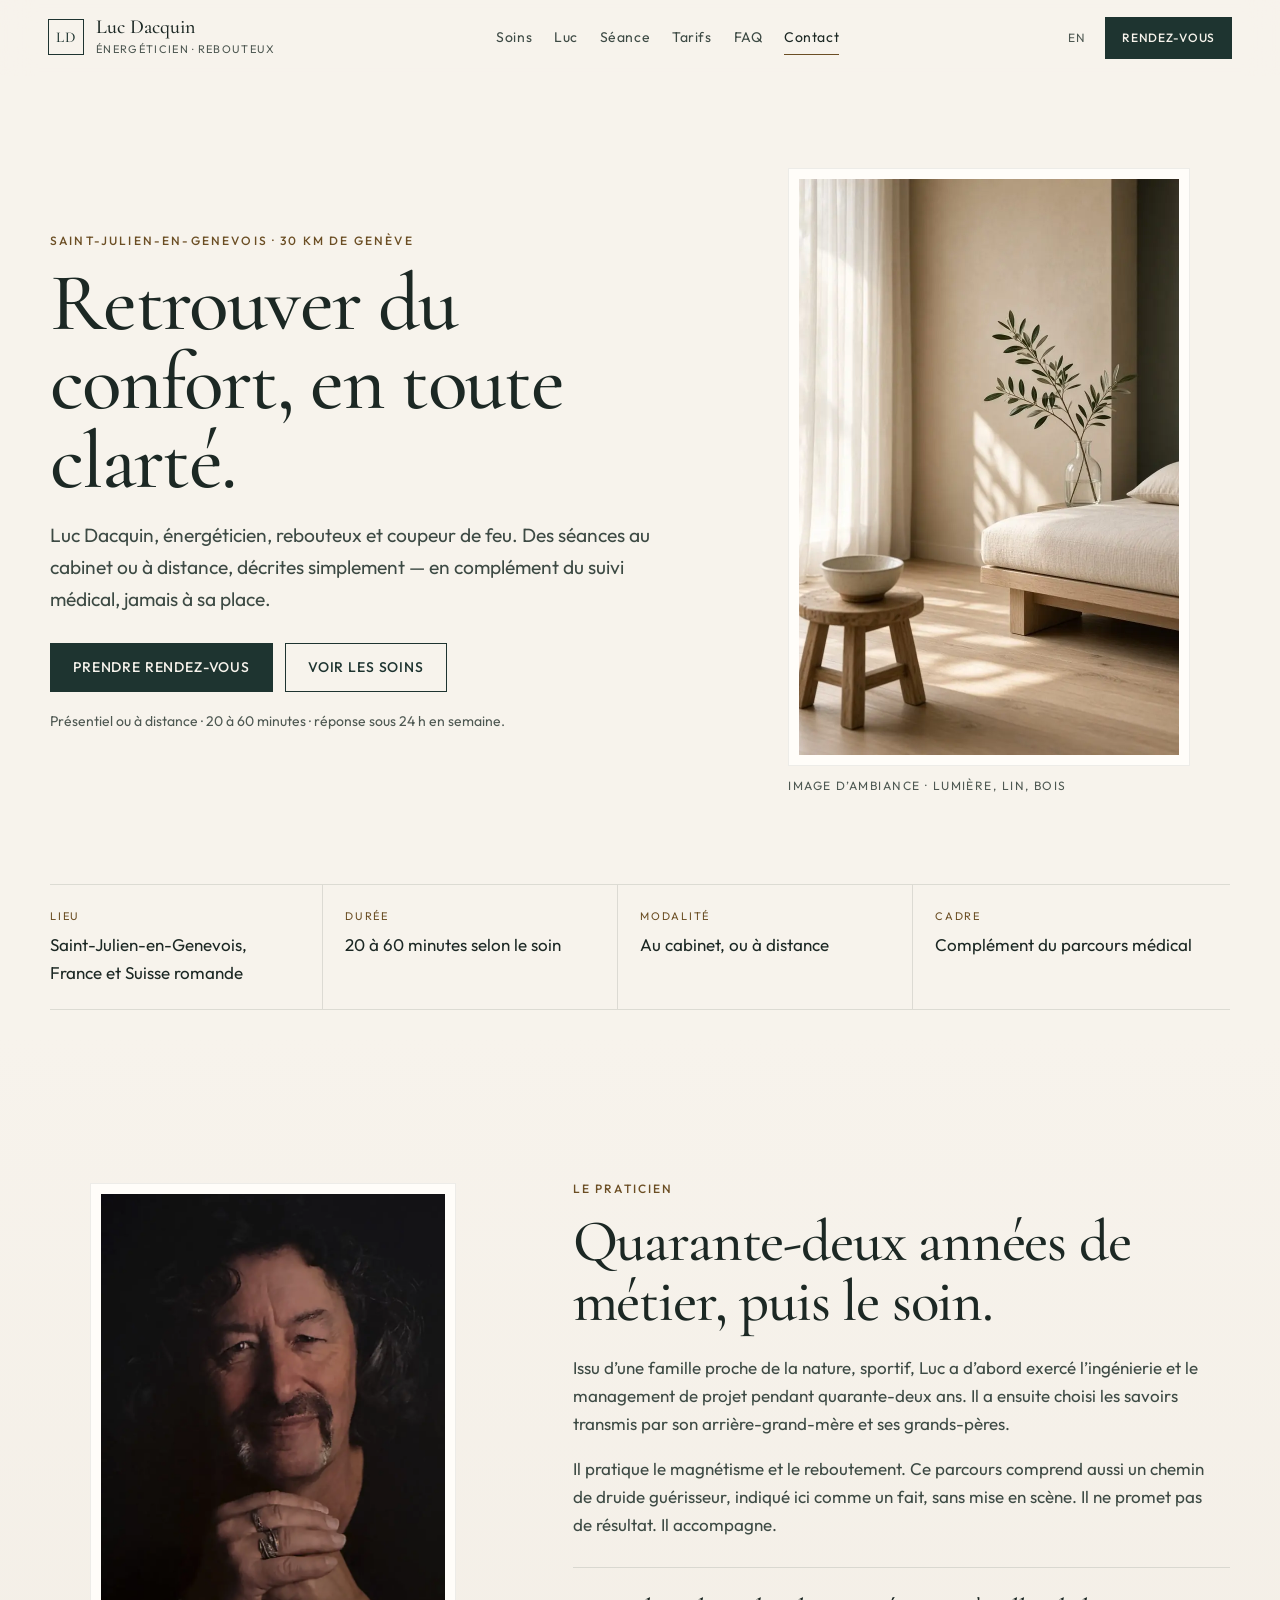
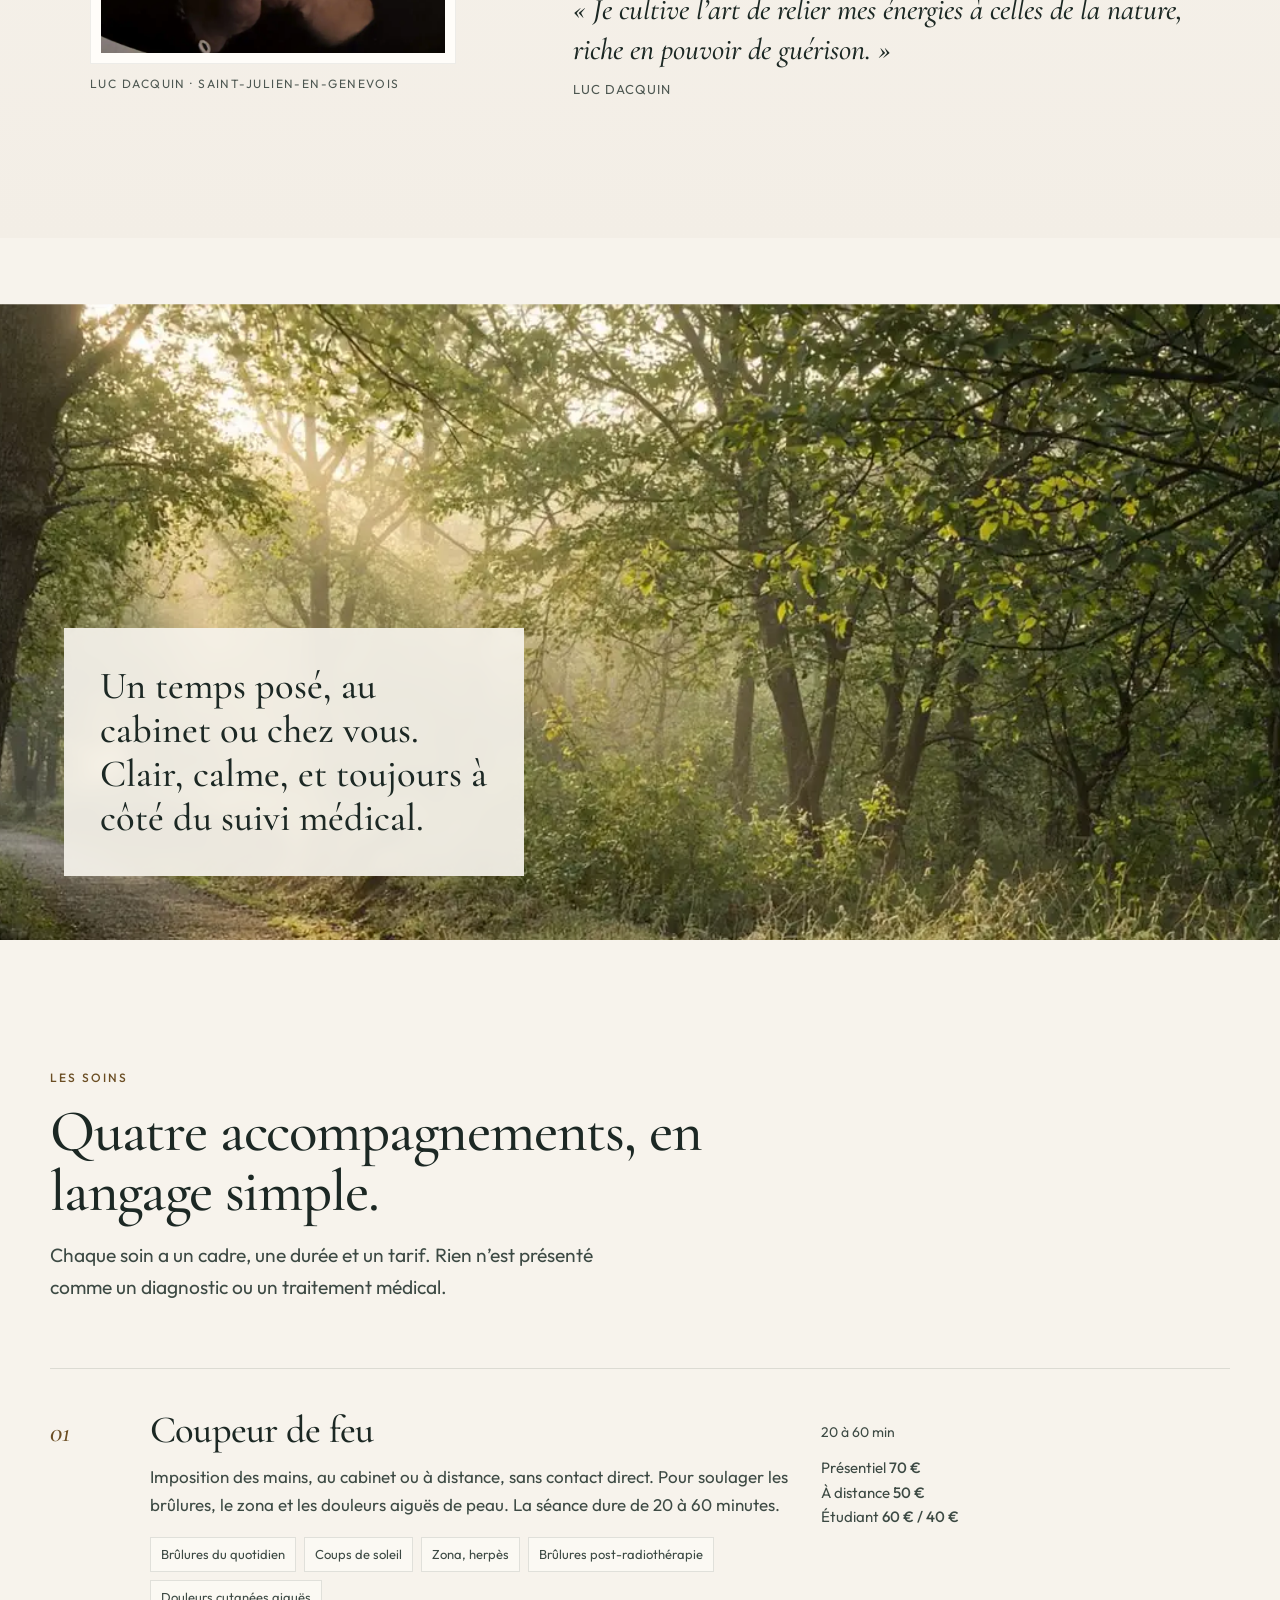
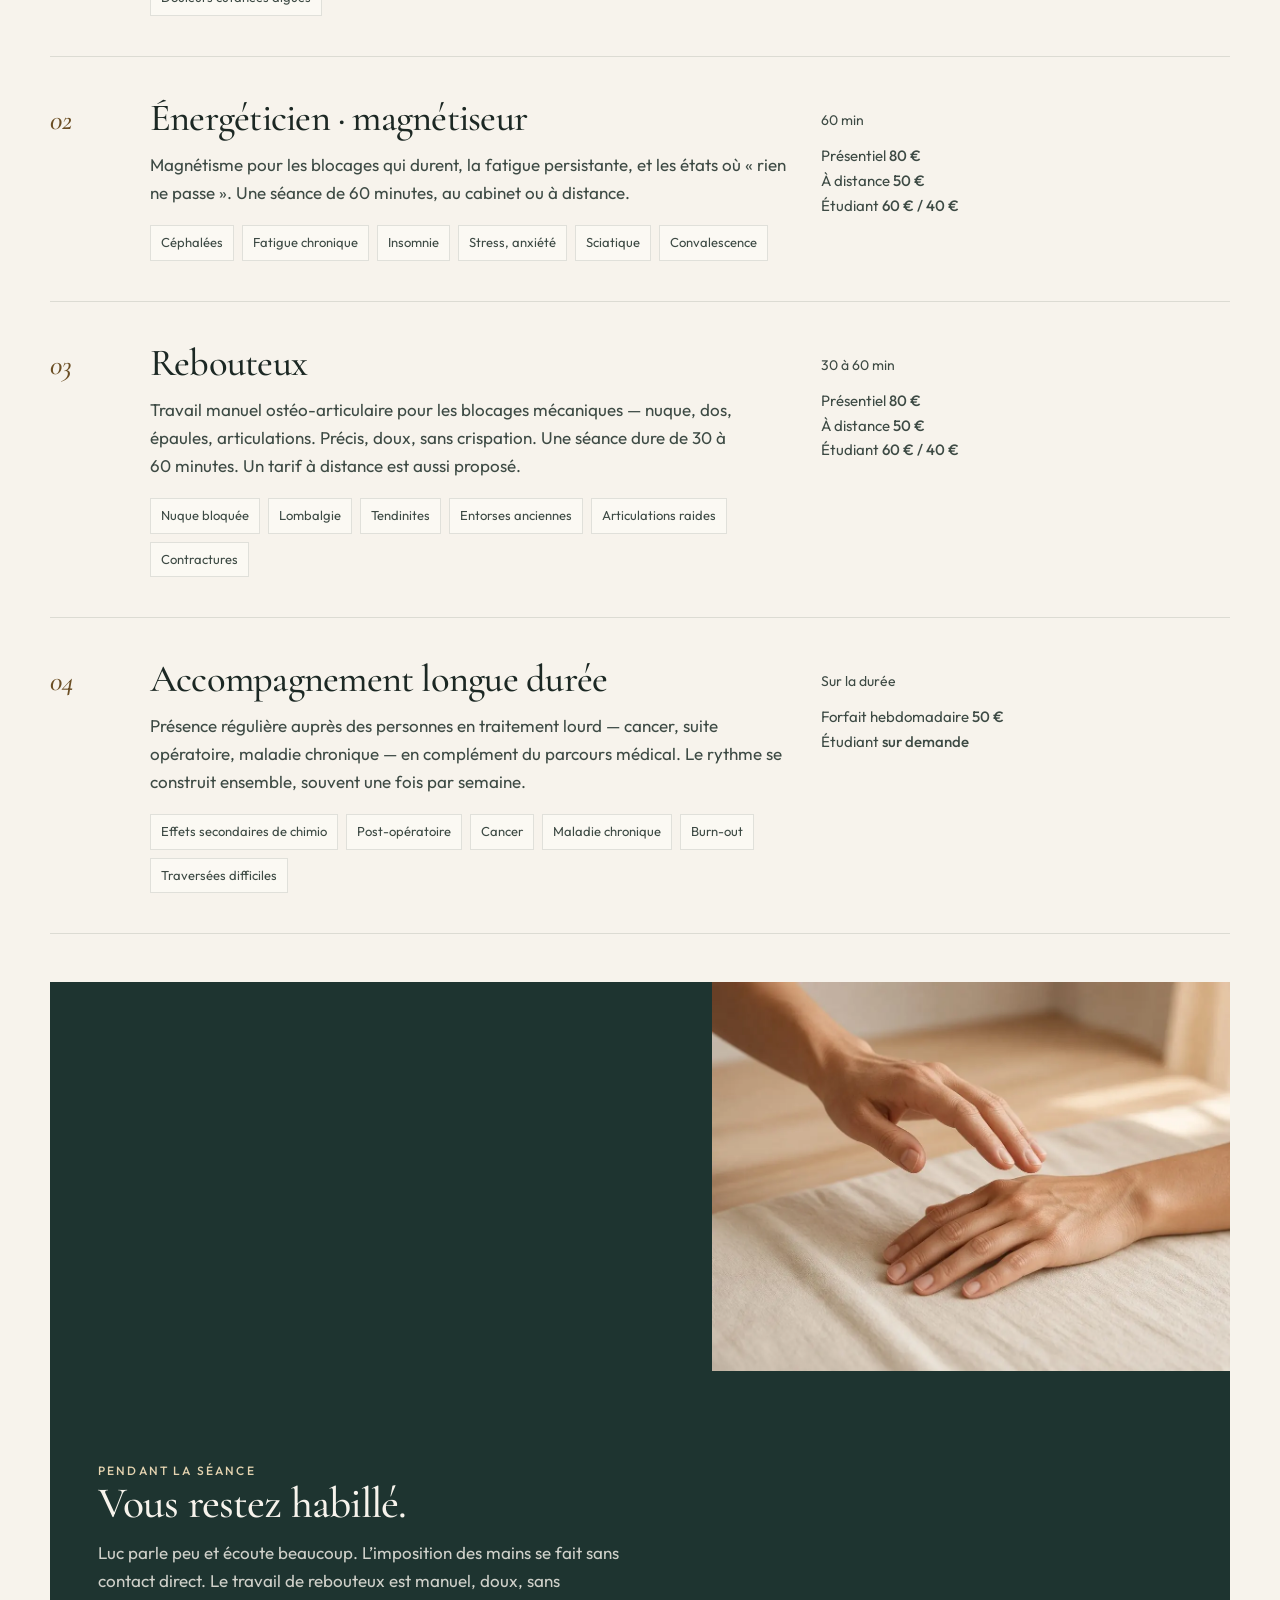
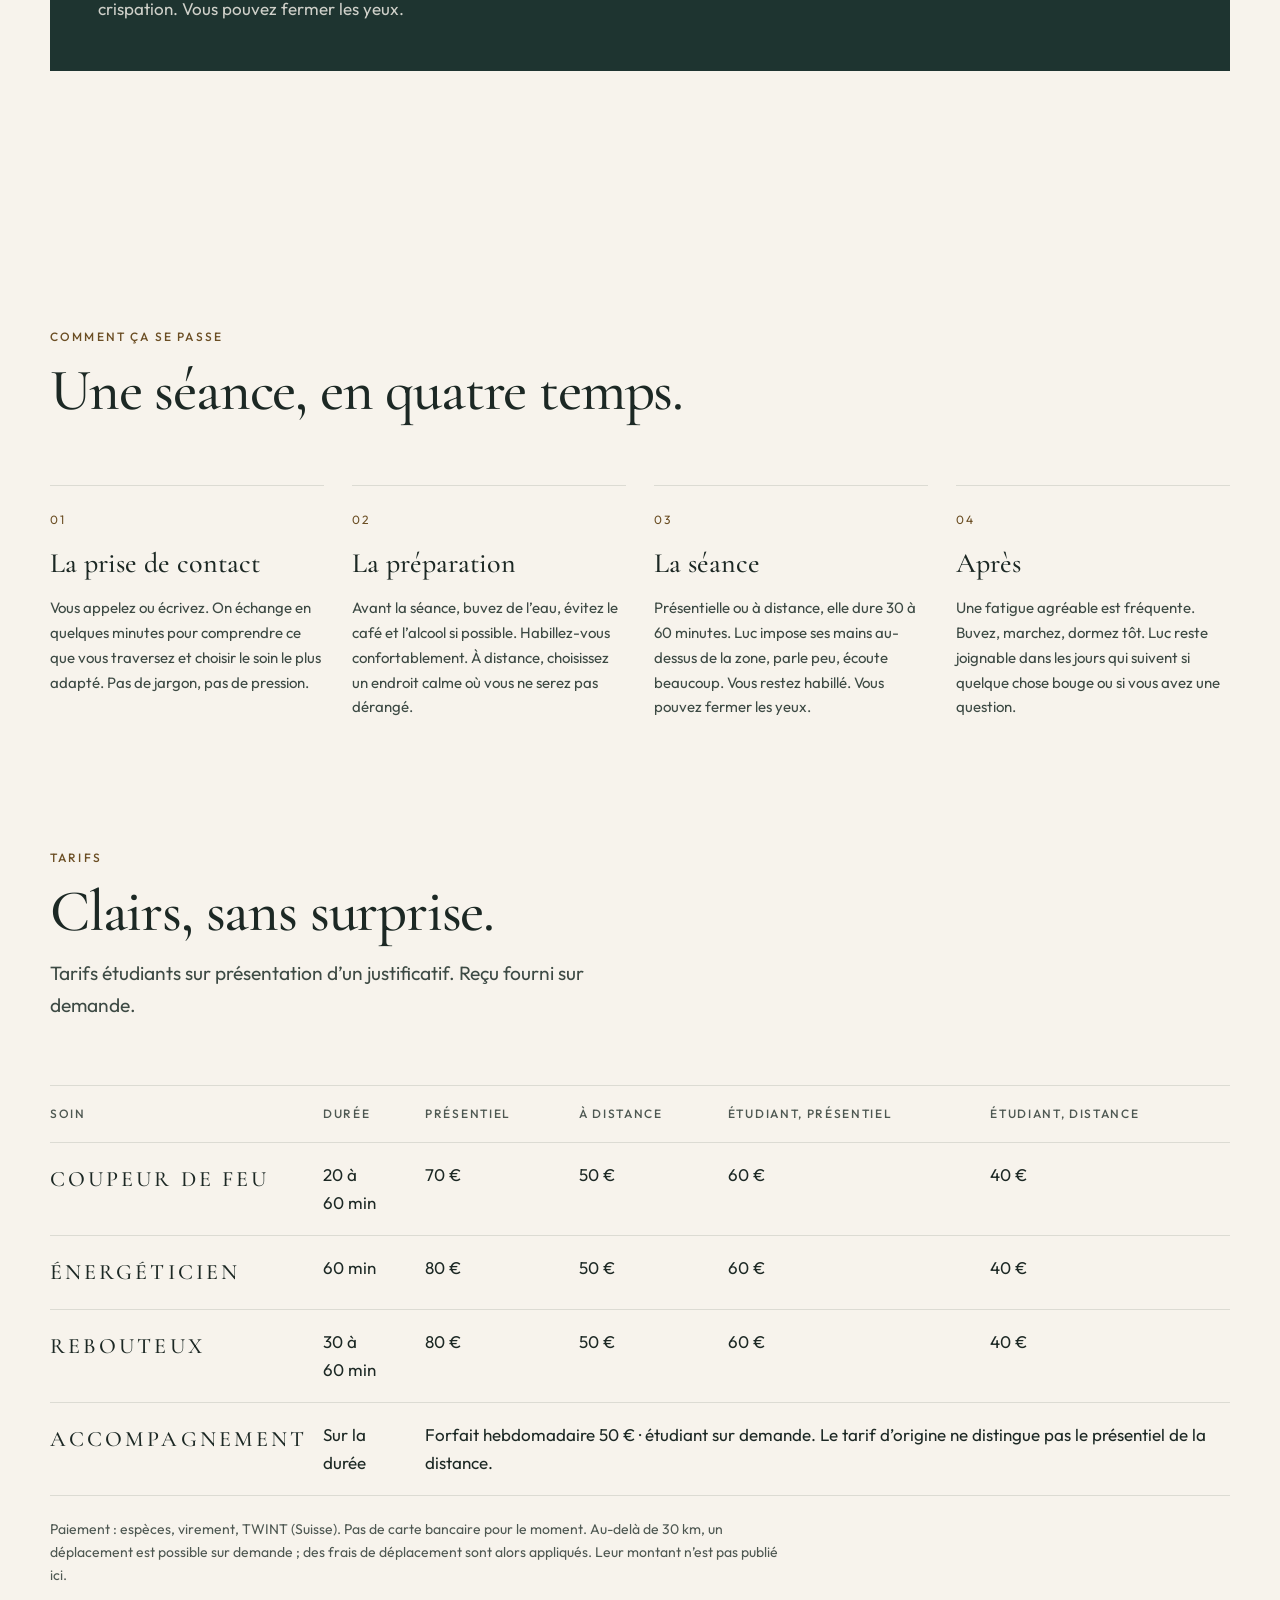
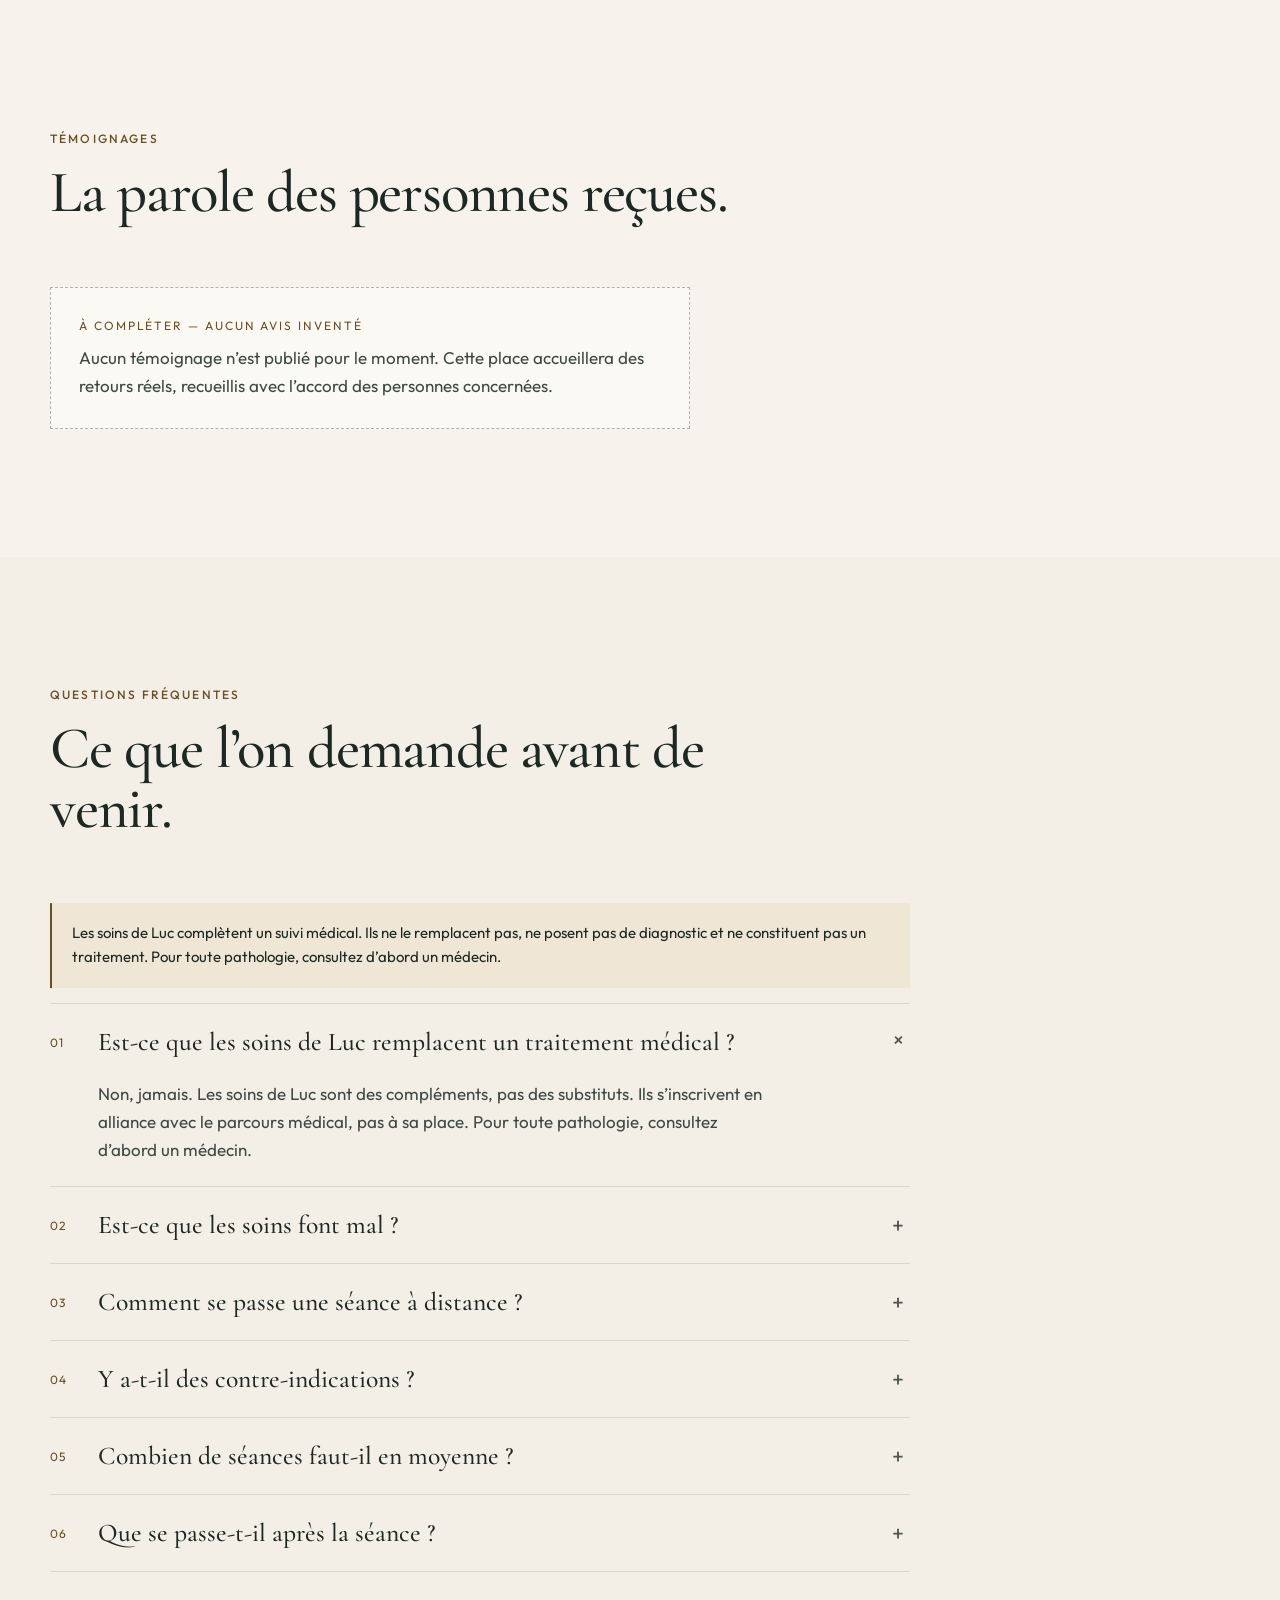
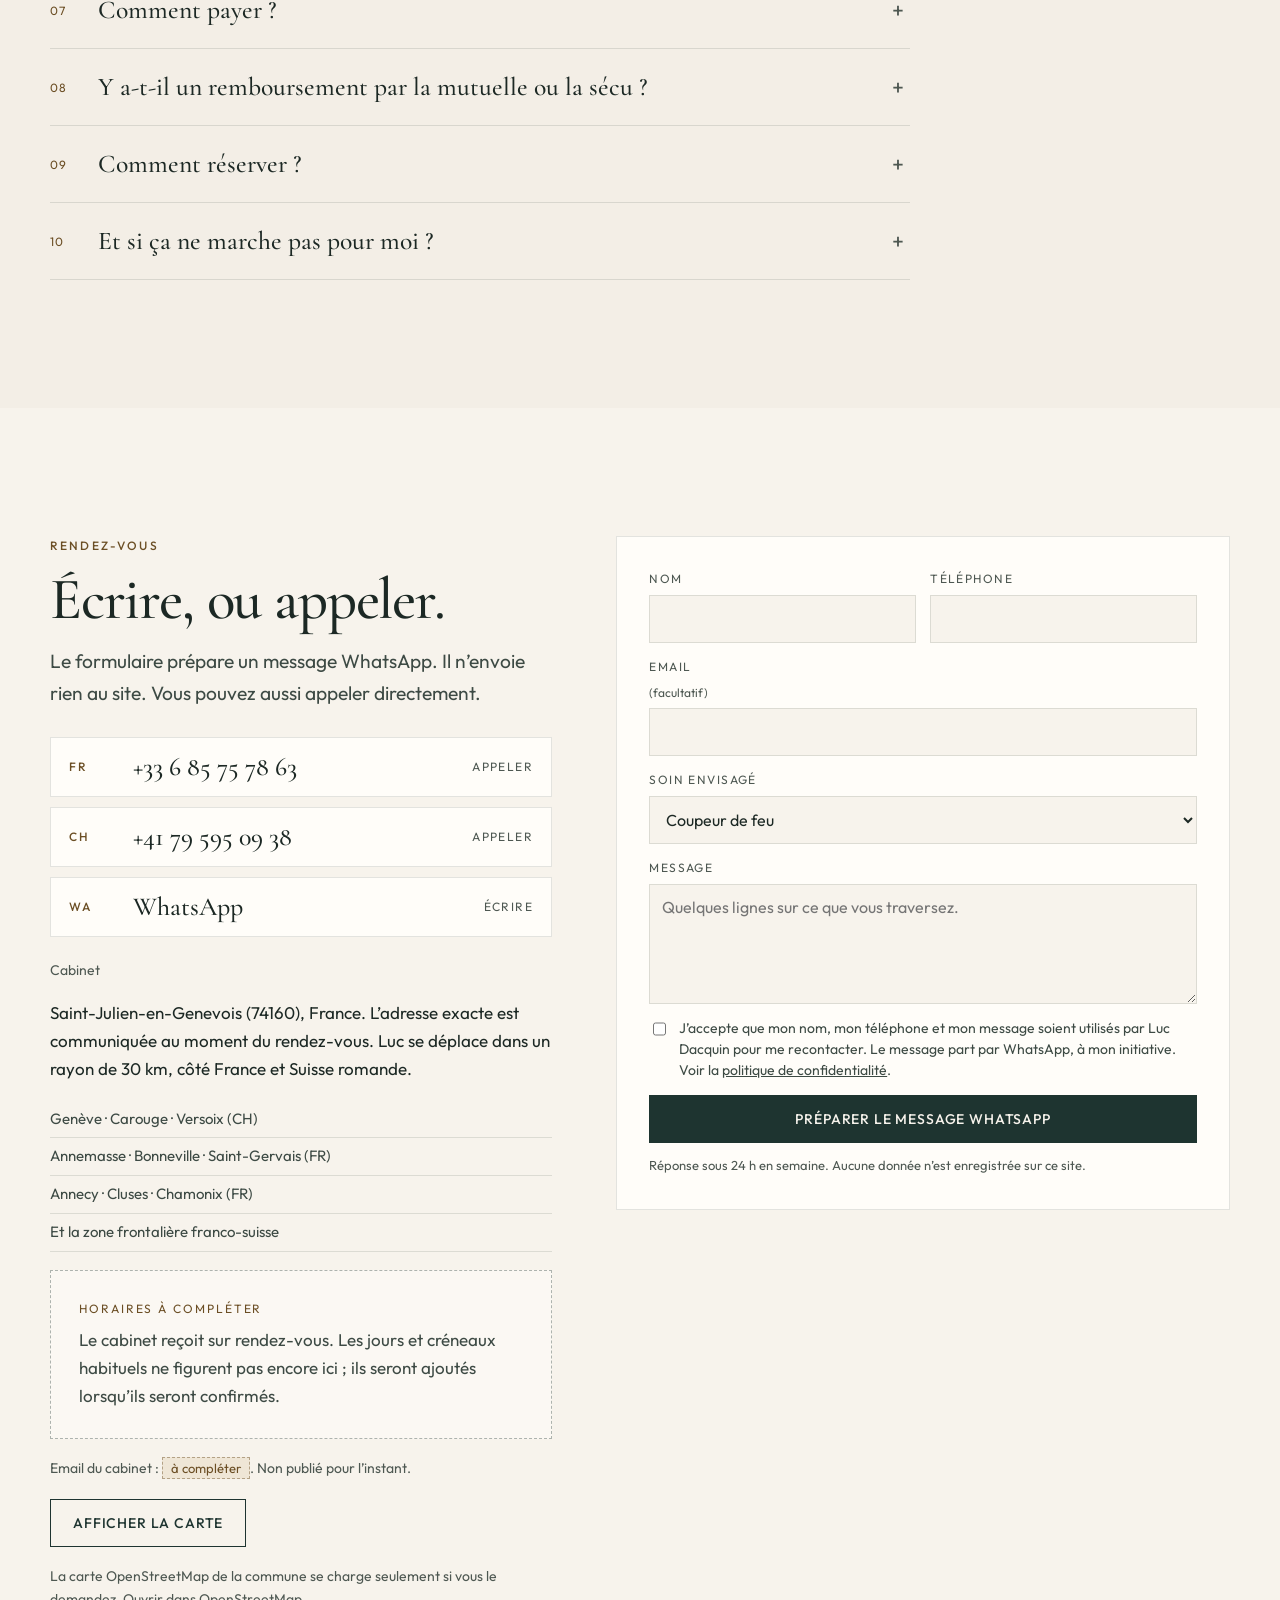
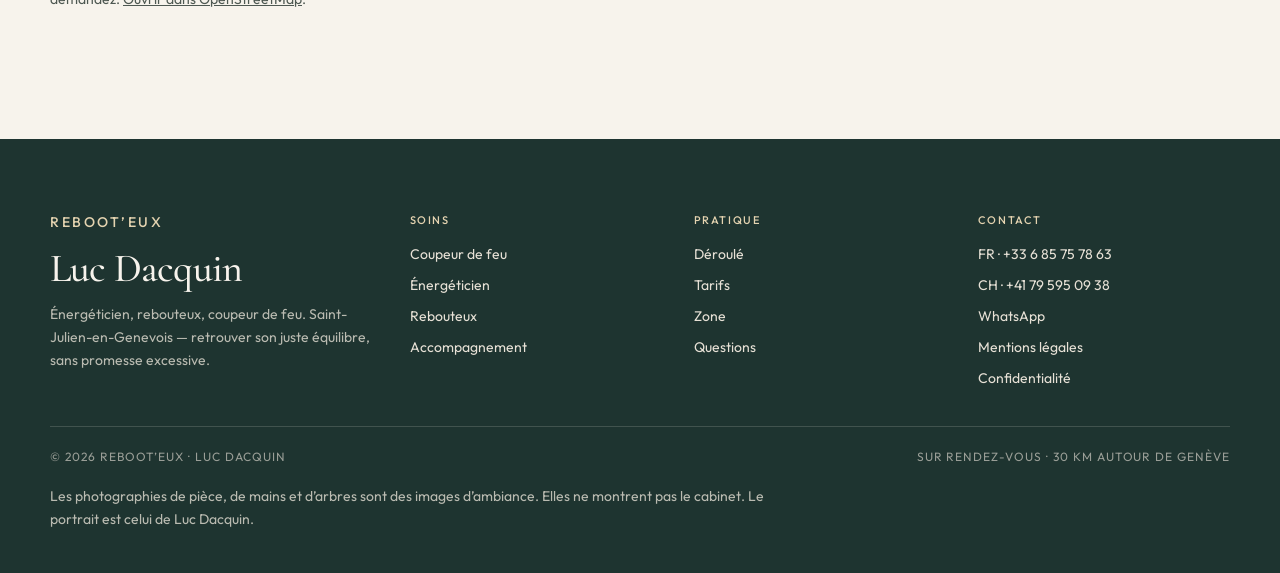
==== commit 80d907bd: "Allège les images et retire une feuille de style bloquante. Les photographies sont servies en WebP, " ====
--- a/index.html
+++ b/index.html
@@ -20,7 +20,7 @@
   <meta name="twitter:card" content="summary_large_image" />
   <meta name="theme-color" content="#F4EFE6" />
   <link rel="icon" href="assets/favicon.svg" type="image/svg+xml" />
-  <link rel="stylesheet" href="assets/js/lenis.css" />
+  <link rel="preload" as="image" href="assets/hero-room.webp" type="image/webp" fetchpriority="high" />
   <link rel="stylesheet" href="styles.css" />
   <script>
     document.documentElement.classList.add("js");
@@ -98,7 +98,10 @@
         </div>
         <figure class="hero-figure" data-hero-figure>
           <div class="frame">
-            <img src="assets/hero-room.jpg" width="864" height="1152" alt="Lumière du matin sur du linge clair et du bois pâle, dans une pièce calme." fetchpriority="high" />
+            <picture>
+              <source srcset="assets/hero-room.webp" type="image/webp" />
+              <img src="assets/hero-room.jpg" width="864" height="1152" alt="Lumière du matin sur du linge clair et du bois pâle, dans une pièce calme." fetchpriority="high" />
+            </picture>
           </div>
           <figcaption>Image d’ambiance · lumière, lin, bois</figcaption>
         </figure>
@@ -117,7 +120,10 @@
       <div class="container about-grid">
         <figure class="portrait-wrap" data-reveal>
           <div class="frame">
-            <img src="assets/luc-portrait.jpg" width="1200" height="1622" alt="Portrait de Luc Dacquin, en chemise claire, dans un intérieur lumineux." loading="lazy" />
+            <picture>
+              <source srcset="assets/luc-portrait.webp" type="image/webp" />
+              <img src="assets/luc-portrait.jpg" width="900" height="1216" alt="Portrait de Luc Dacquin, en chemise claire, dans un intérieur lumineux." loading="lazy" />
+            </picture>
           </div>
           <figcaption class="caption">Luc Dacquin · Saint-Julien-en-Genevois</figcaption>
         </figure>
@@ -138,7 +144,10 @@
 
     <section class="band" id="manifeste" aria-label="Intention du cabinet">
       <div class="band-media">
-        <img data-parallax src="assets/forest-light.jpg" width="1280" height="720" alt="Lumière du matin entre les arbres." loading="lazy" />
+        <picture>
+          <source srcset="assets/forest-light.webp" type="image/webp" />
+          <img data-parallax src="assets/forest-light.jpg" width="1200" height="675" alt="Lumière du matin entre les arbres." loading="lazy" />
+        </picture>
       </div>
       <div class="band-card" data-reveal>
         <p>Un temps posé, au cabinet ou chez vous. Clair, calme, et toujours à côté du suivi médical.</p>
@@ -232,7 +241,10 @@
       </div>
       <div class="container">
         <aside class="split-note" data-reveal>
-          <img src="assets/hands-linen.jpg" width="1152" height="864" alt="Deux mains au-dessus d’un linge clair, dans une lumière douce. Photographie d’ambiance." loading="lazy" />
+          <picture>
+            <source srcset="assets/hands-linen.webp" type="image/webp" />
+            <img src="assets/hands-linen.jpg" width="1100" height="825" alt="Deux mains au-dessus d’un linge clair, dans une lumière douce. Photographie d’ambiance." loading="lazy" />
+          </picture>
           <div>
             <p class="eyebrow">Pendant la séance</p>
             <h2>Vous restez habillé.</h2>
--- a/styles.css
+++ b/styles.css
@@ -137,6 +137,11 @@
 }
 body.nav-open { overflow: hidden; }
 img { max-width: 100%; height: auto; display: block; }
+picture { display: contents; }
+html.lenis, html.lenis body { height: auto; }
+.lenis.lenis-smooth { scroll-behavior: auto !important; }
+.lenis.lenis-smooth [data-lenis-prevent] { overscroll-behavior: contain; }
+.lenis.lenis-stopped { overflow: clip; }
 a { color: inherit; }
 ::selection { background: #E4D3B0; color: var(--ink); }
 
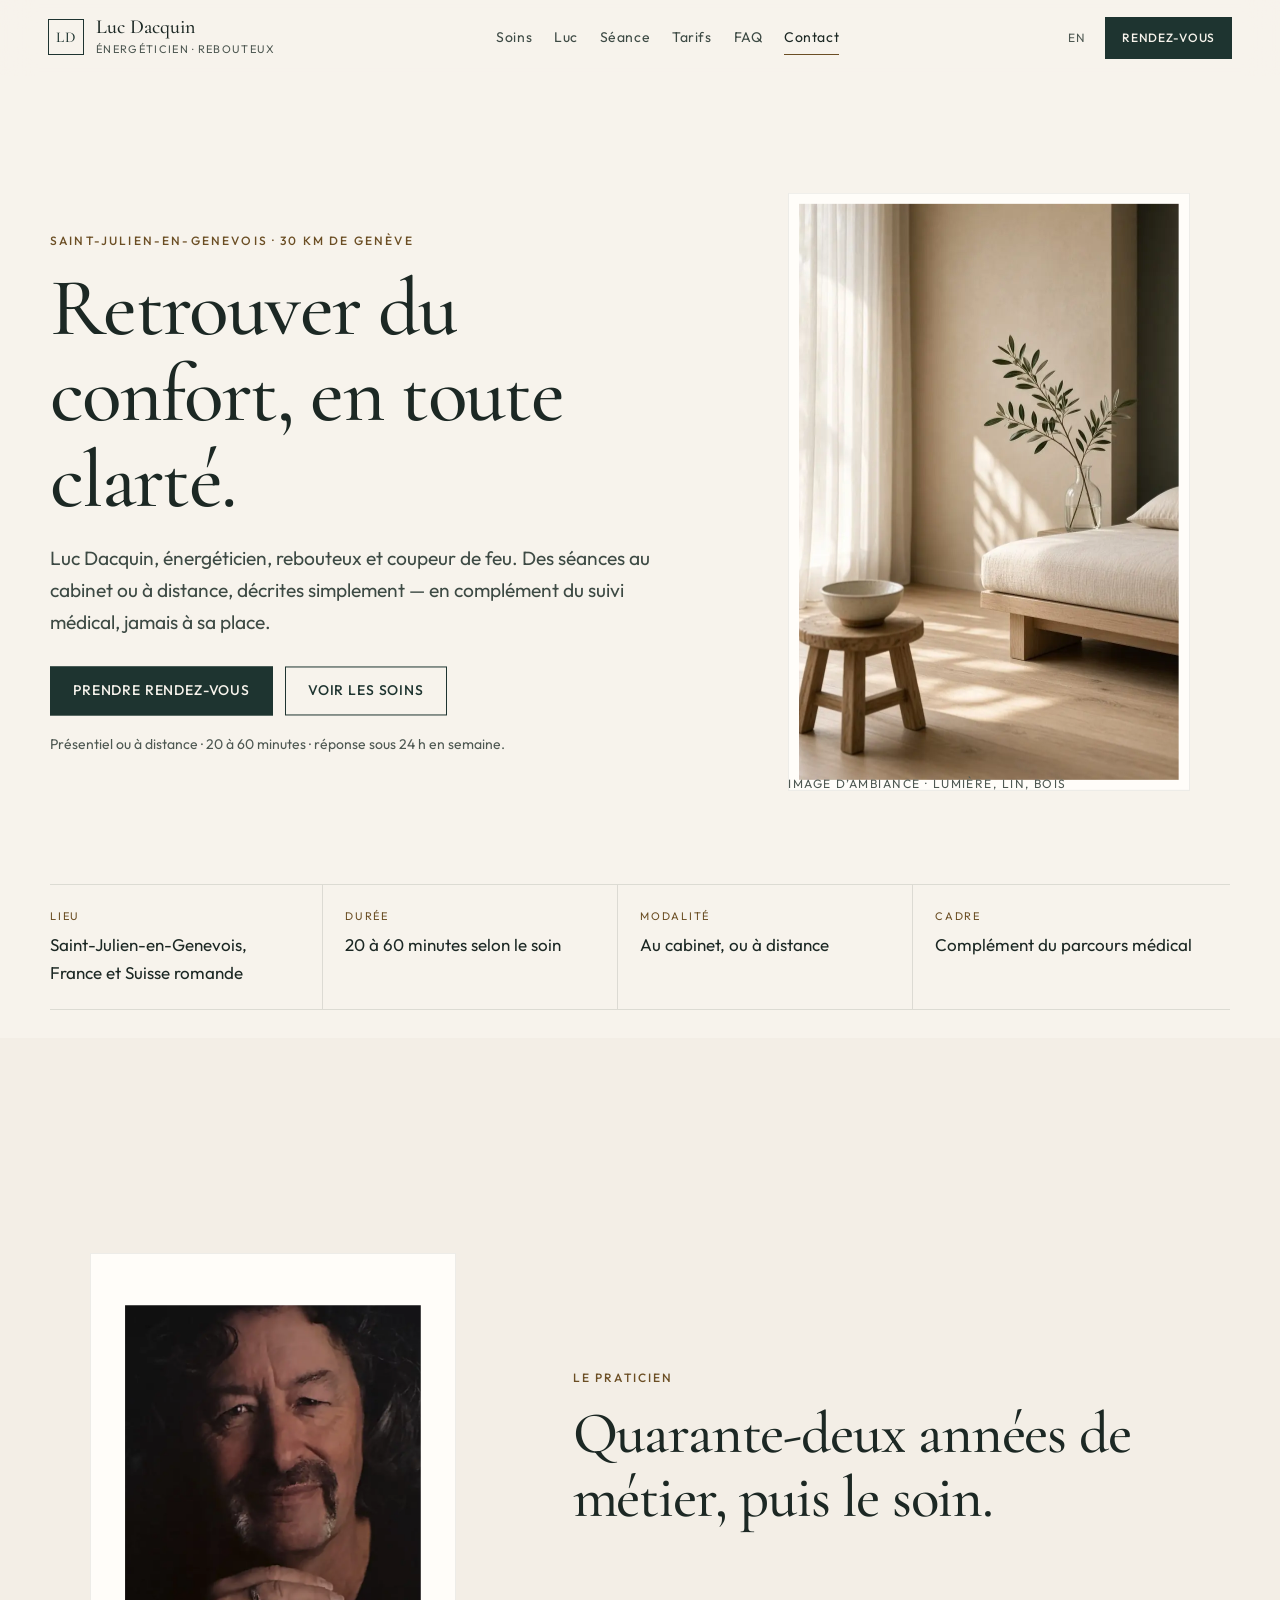
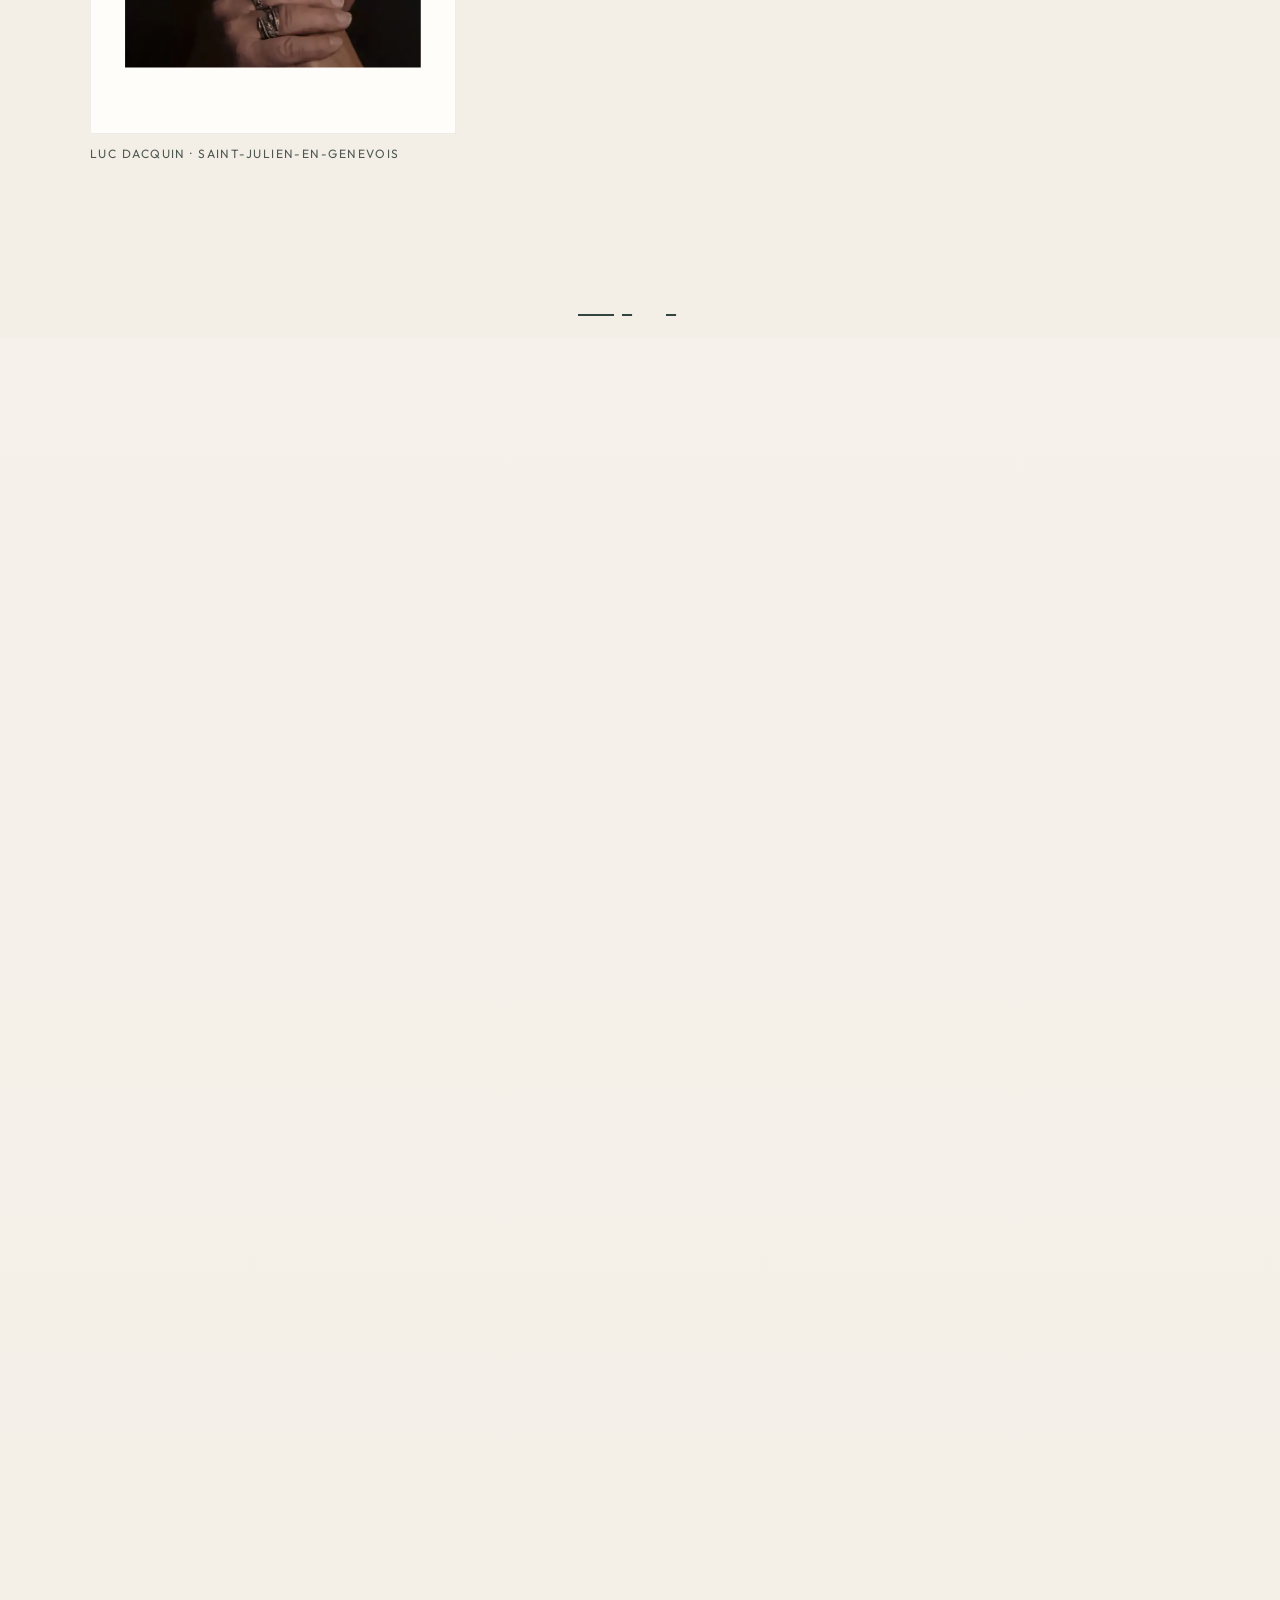
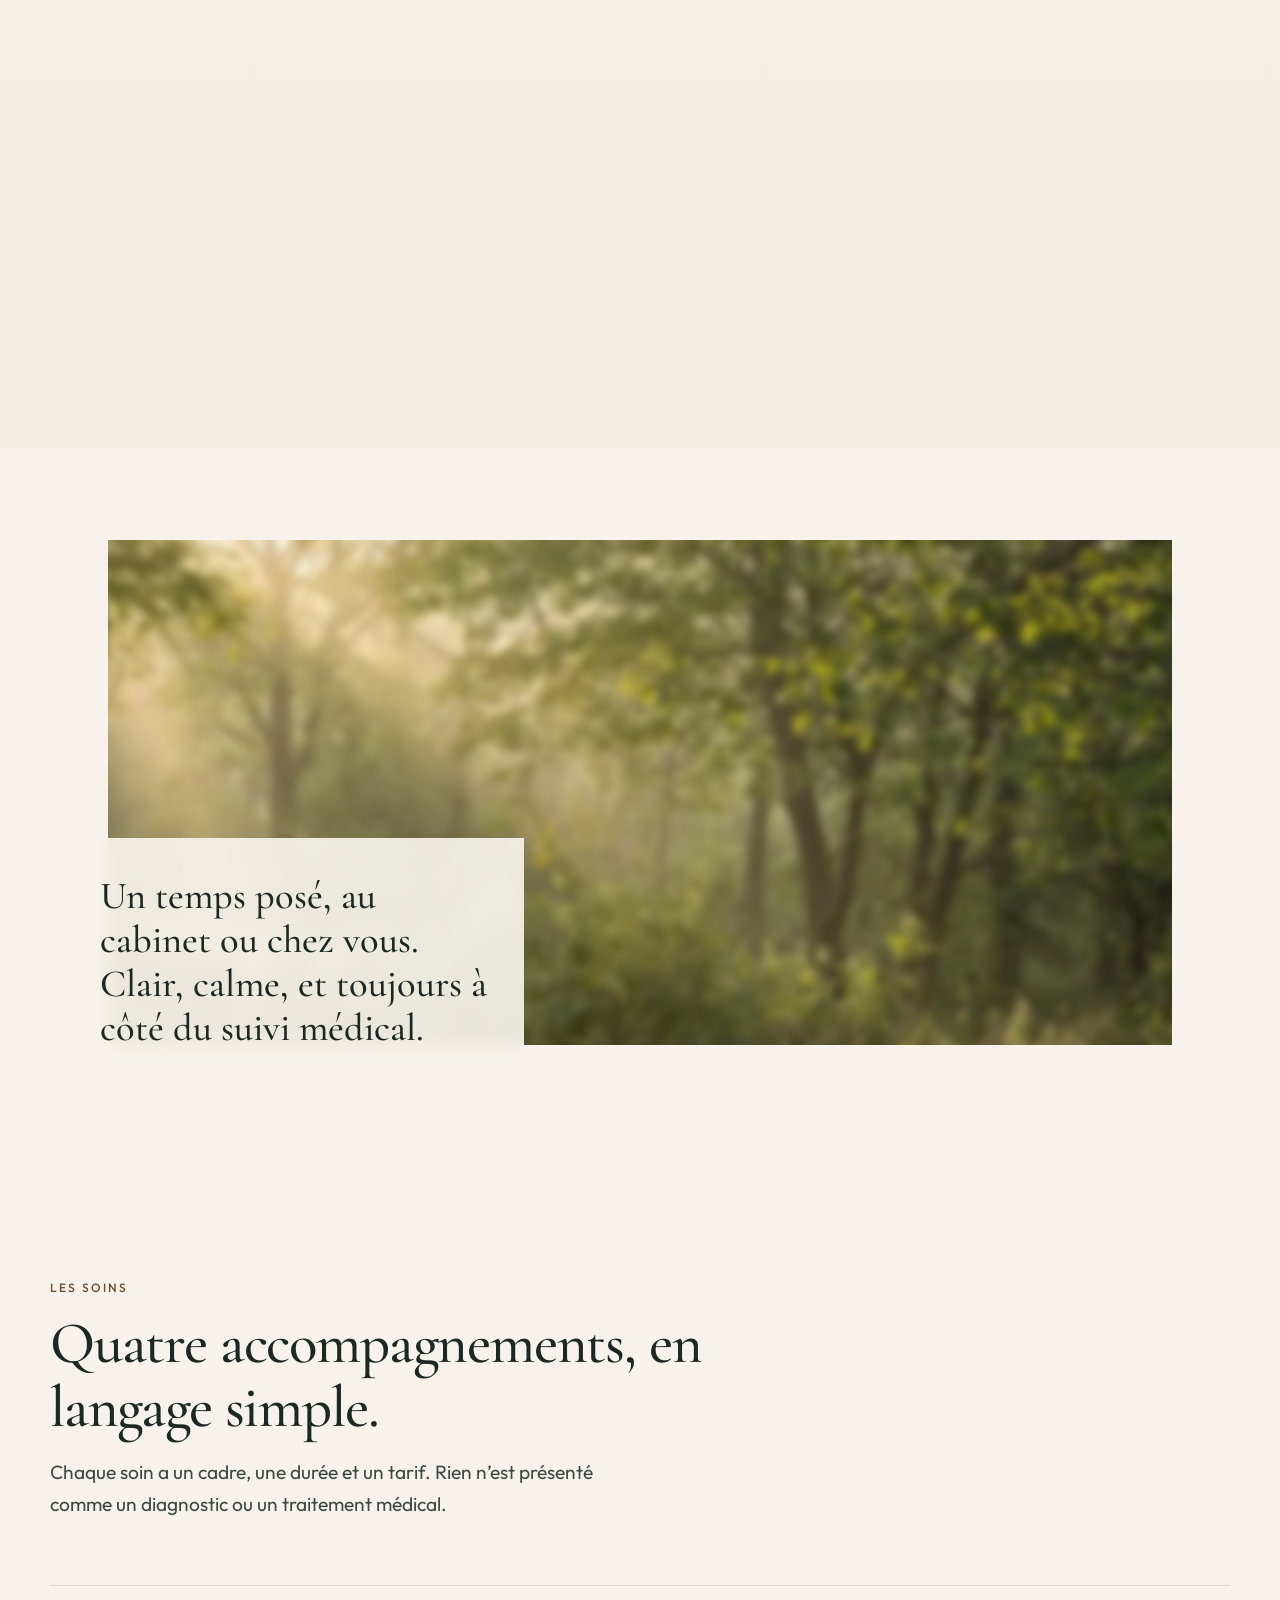
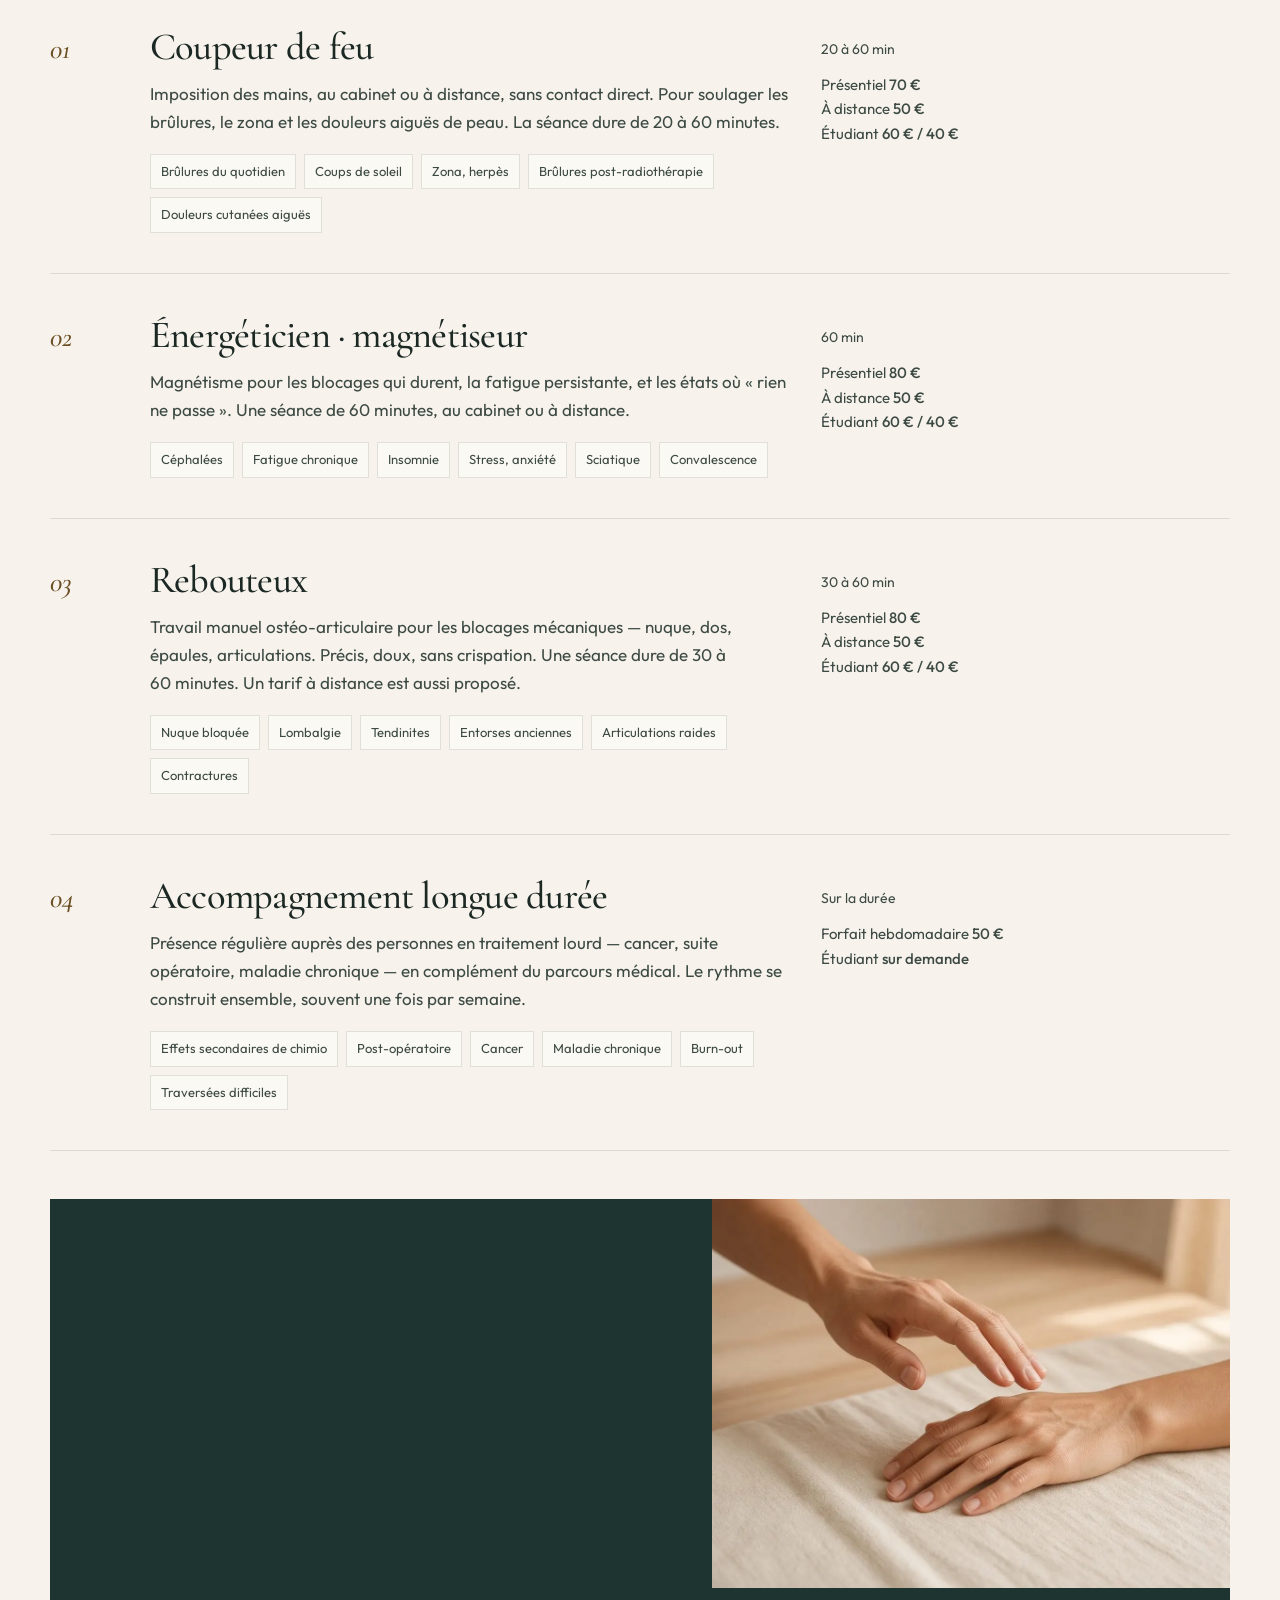
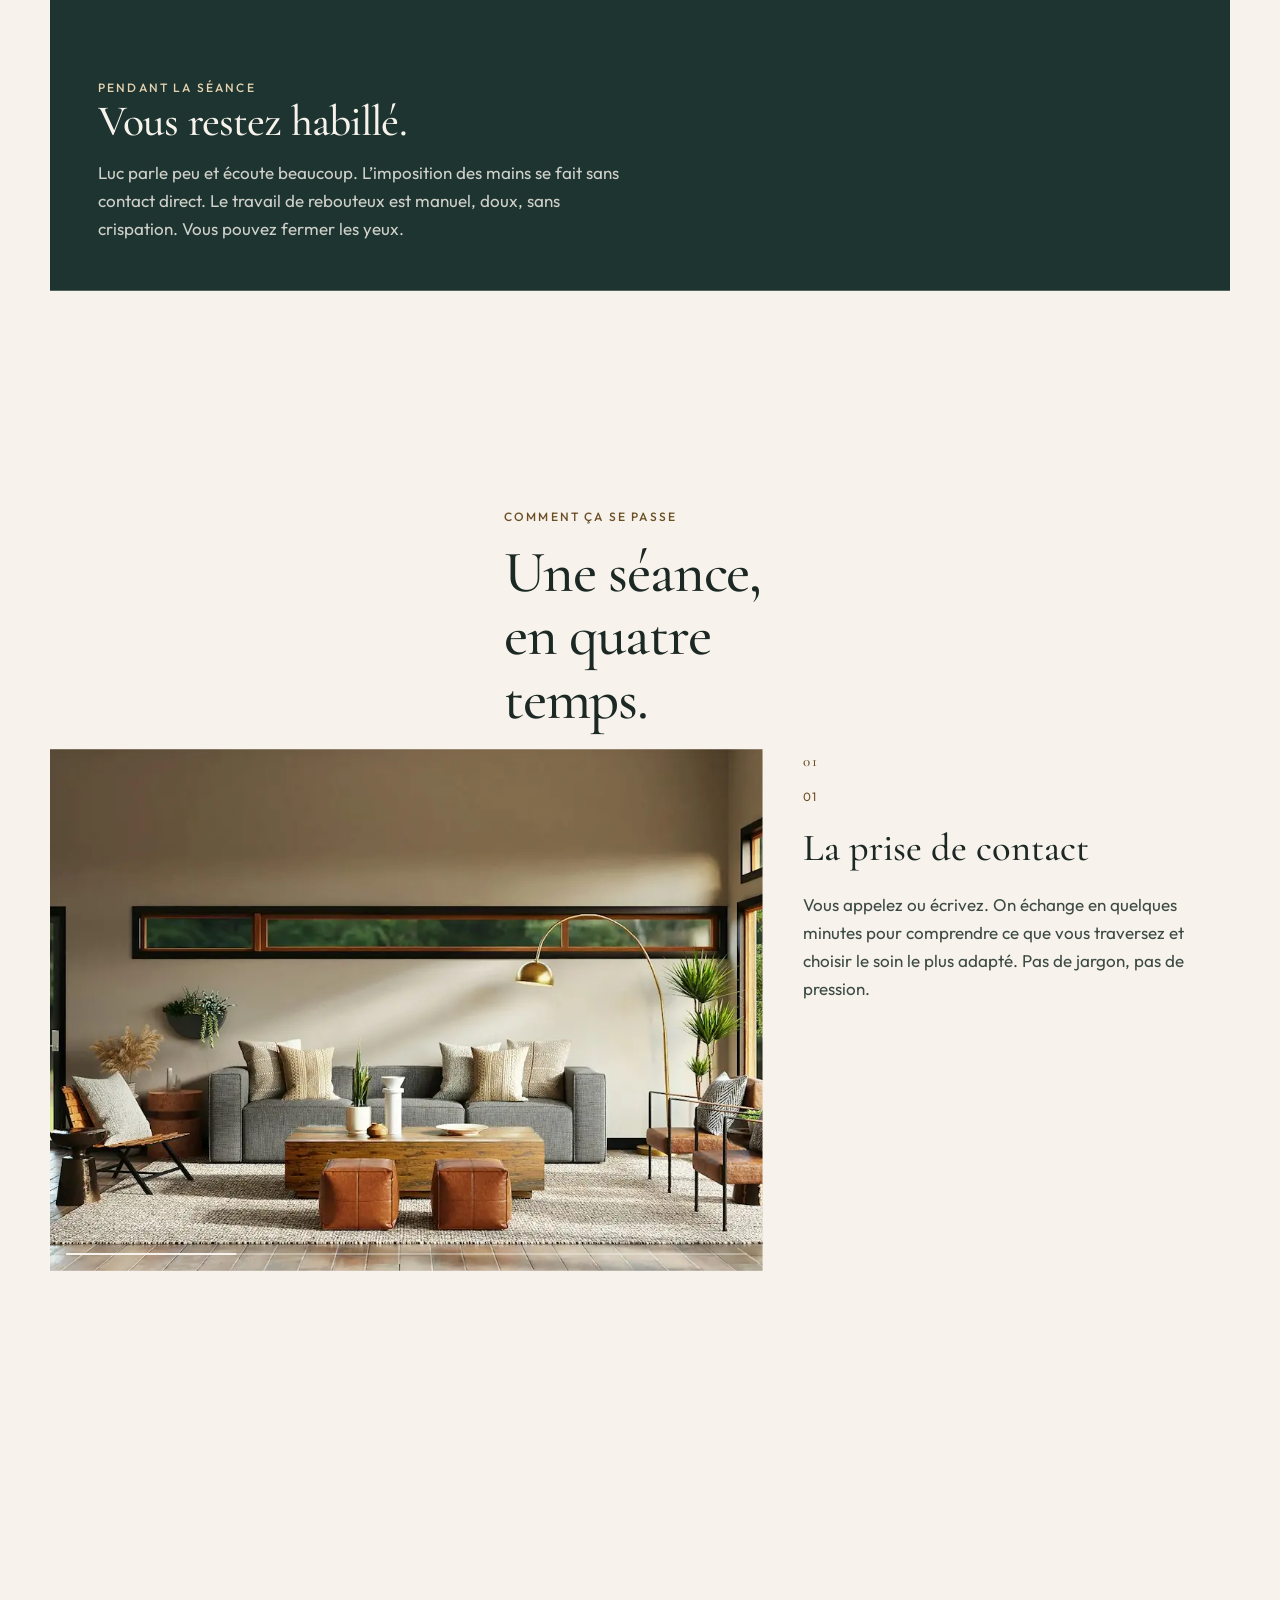
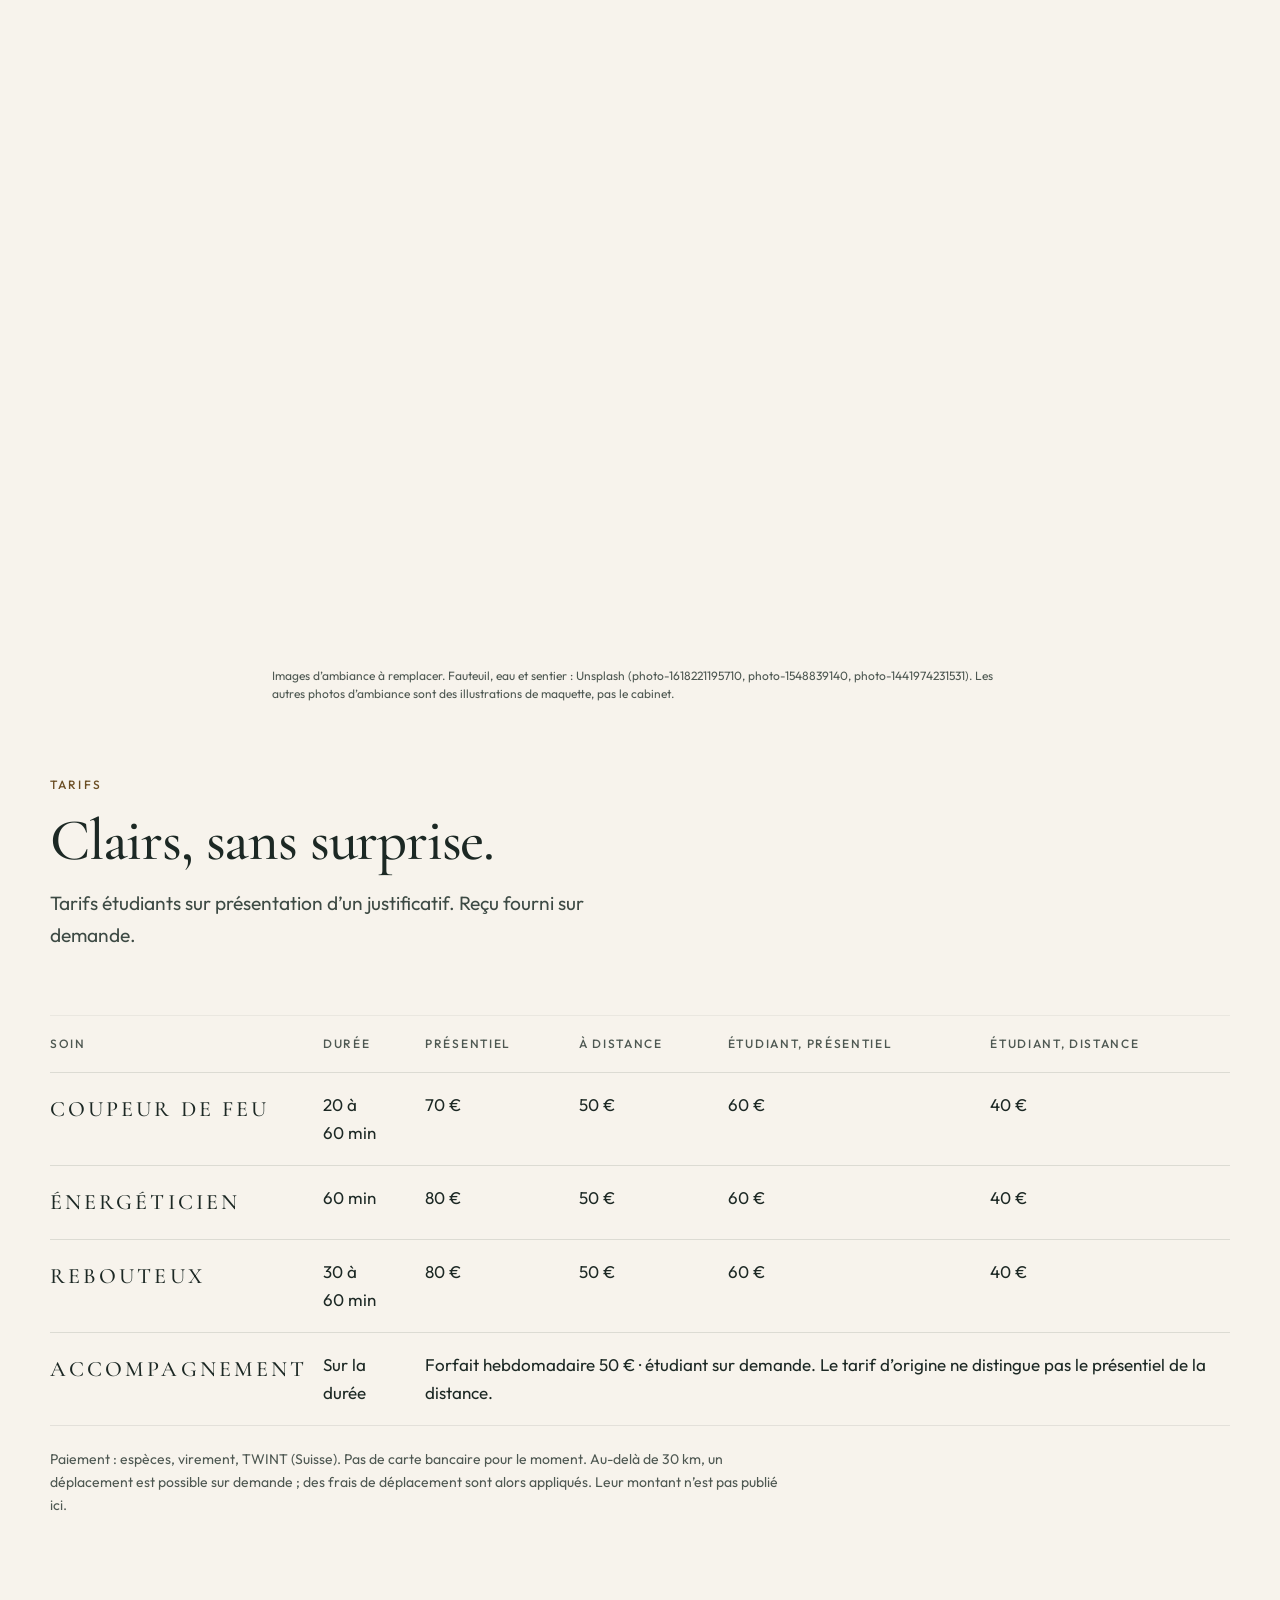
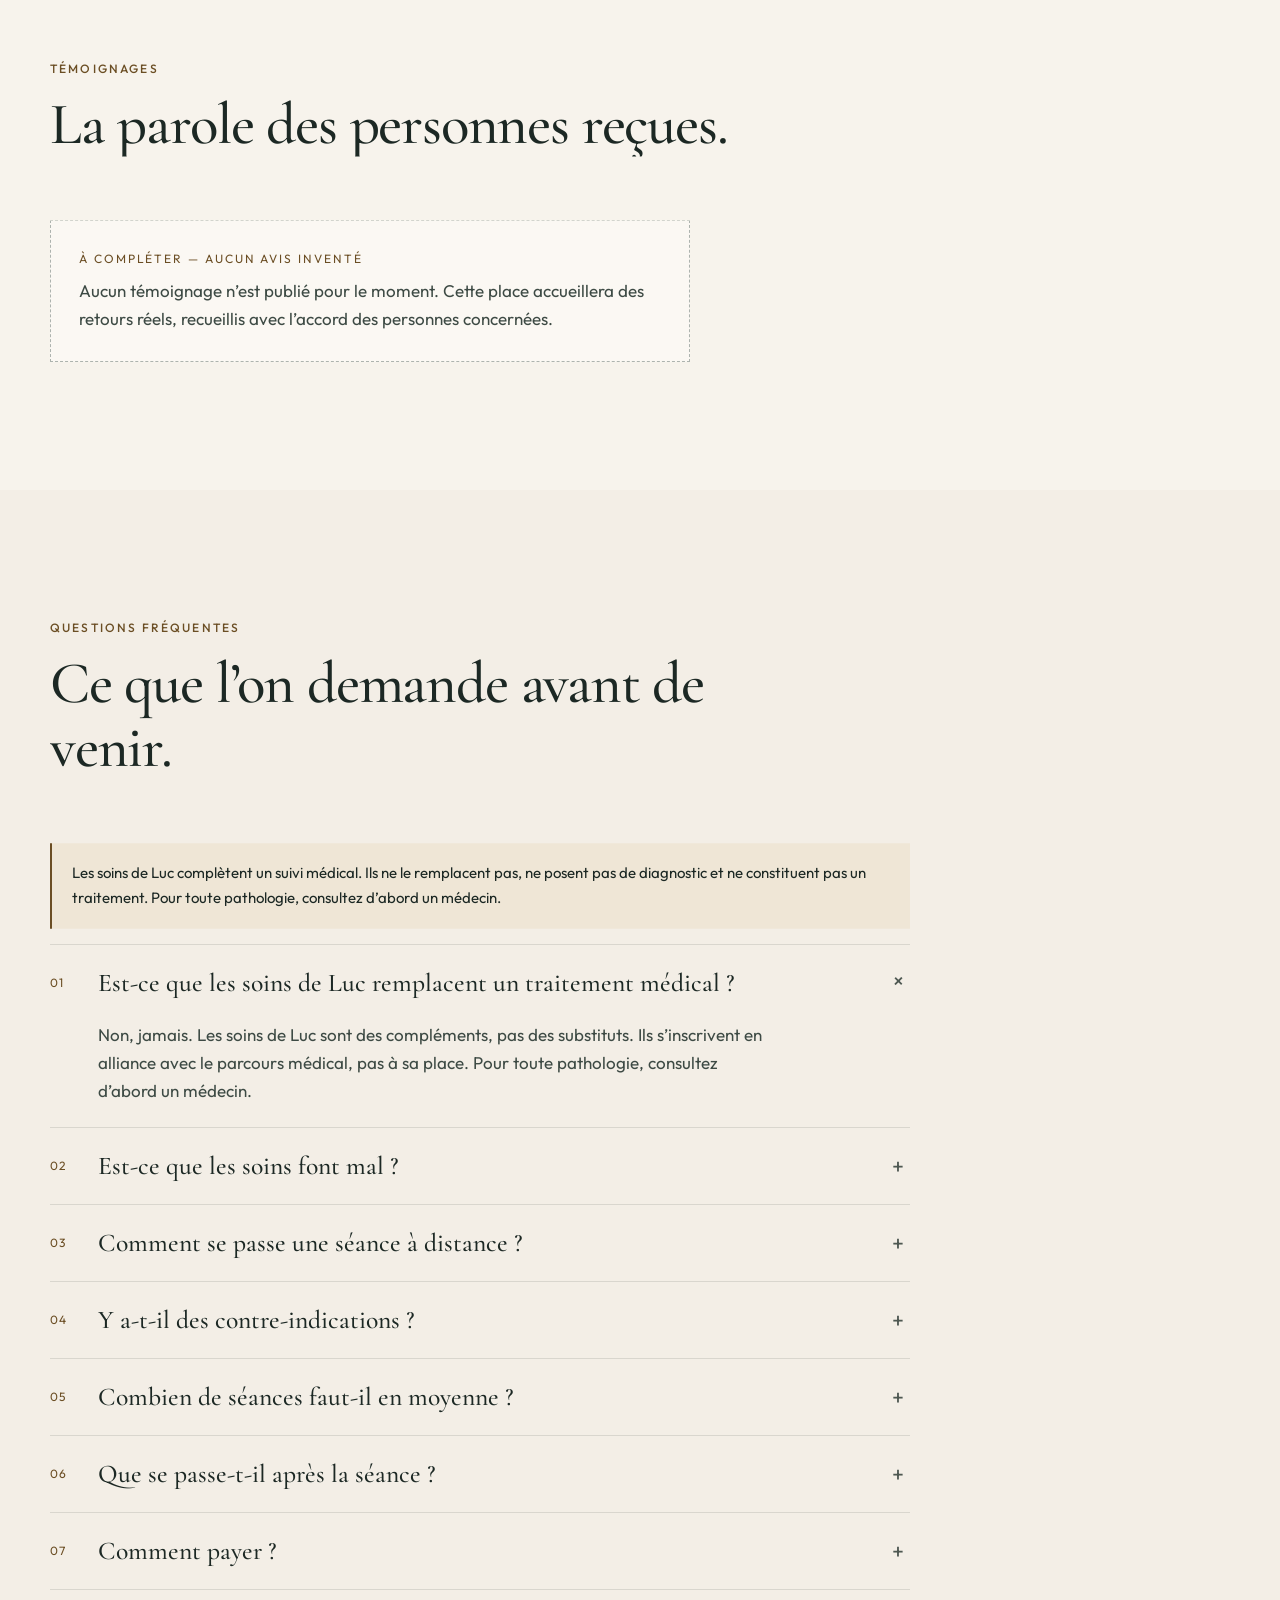
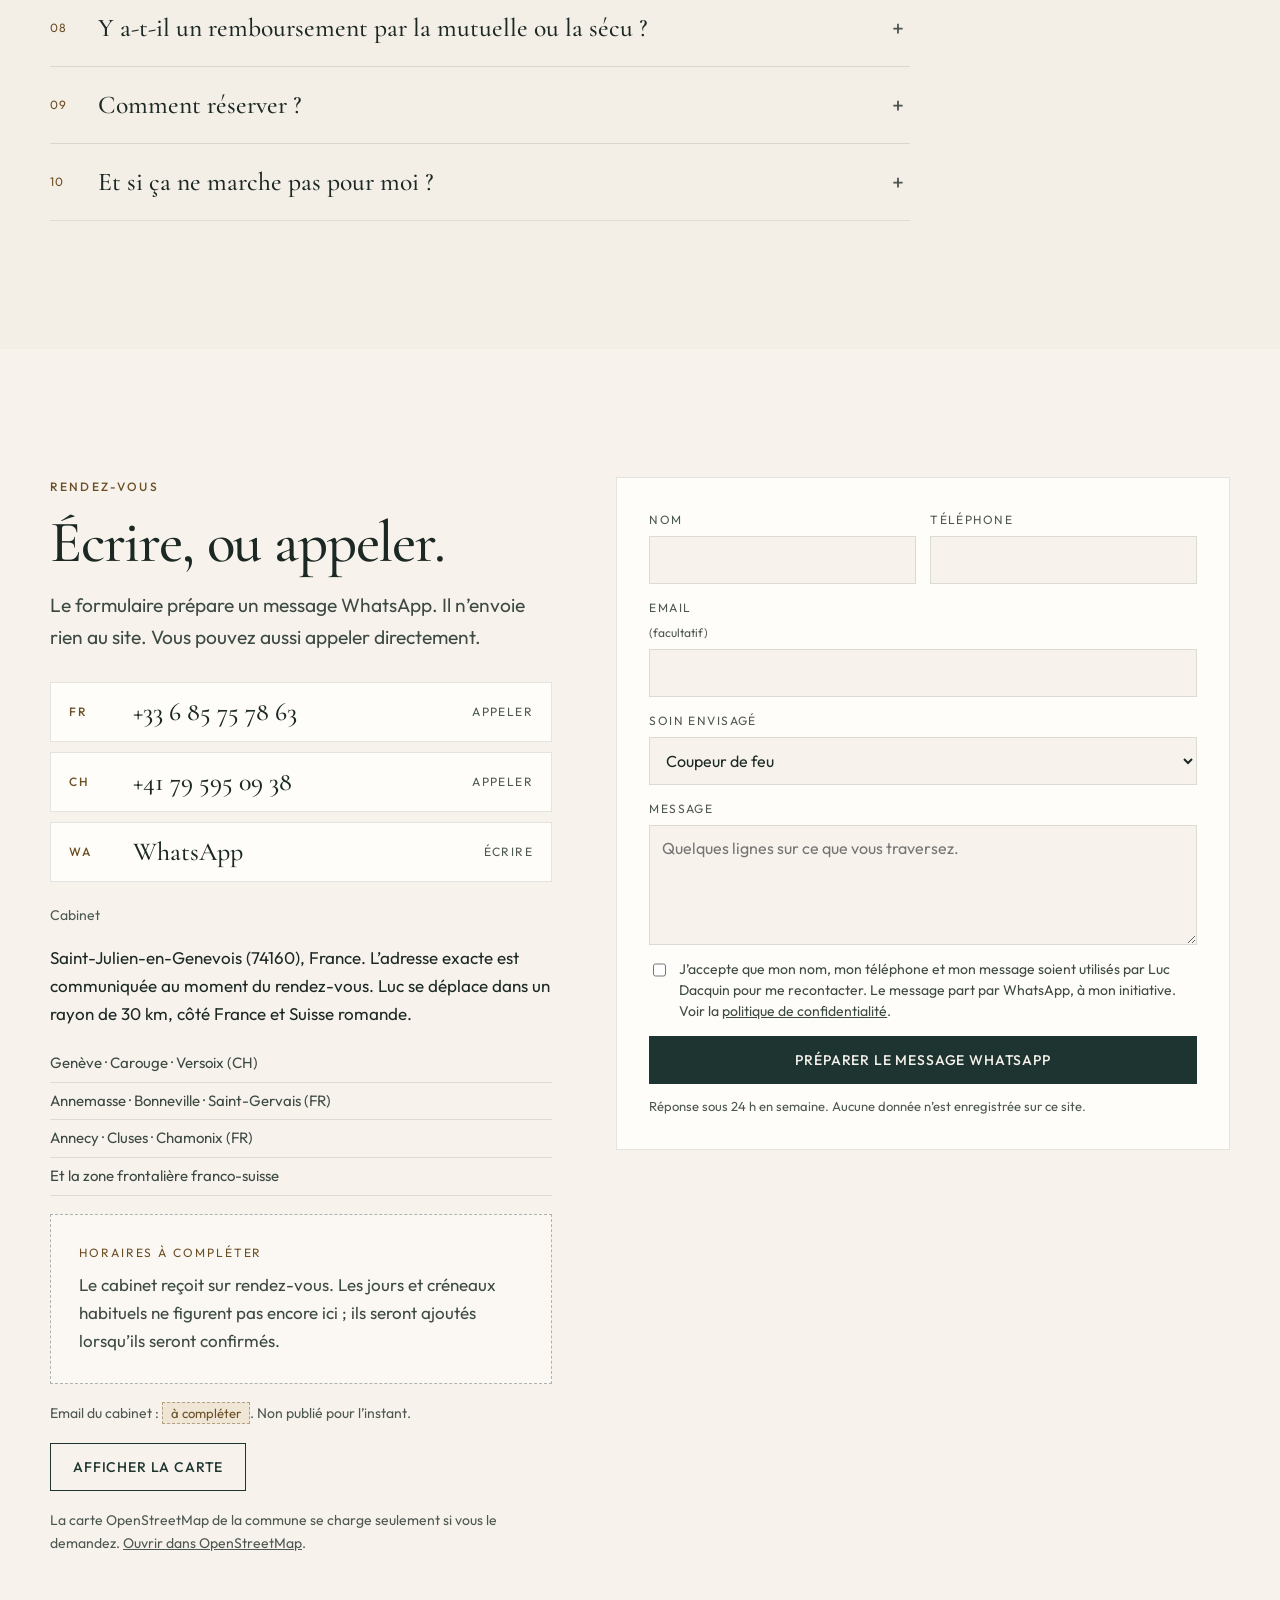
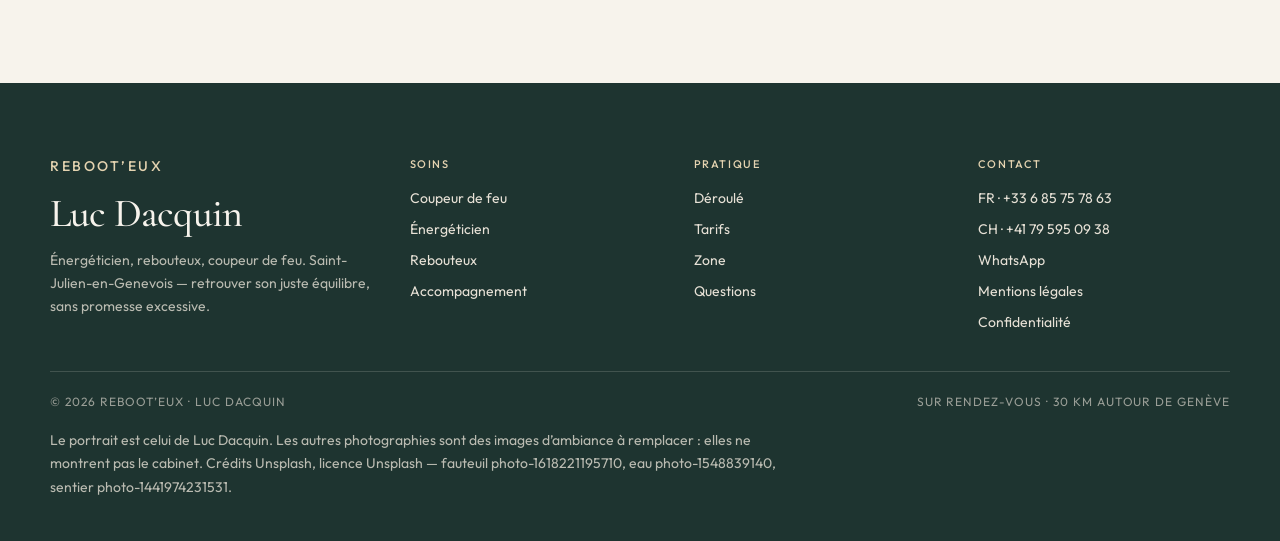
==== commit 01342742: "Anime le défilement comme une page produit. Les images se révèlent par masque, échelle et netteté. L" ====
--- a/index.html
+++ b/index.html
@@ -73,7 +73,7 @@
       <button class="nav-toggle" type="button" data-nav-toggle aria-expanded="false" aria-controls="nav-mobile">Menu</button>
     </div>
   </header>
-  <nav id="nav-mobile" class="nav-panel" data-nav-panel hidden>
+  <nav id="nav-mobile" class="nav-panel" data-nav-panel data-lenis-prevent hidden>
     <a href="#soins" data-spy>Soins</a>
     <a href="#luc" data-spy>Luc</a>
     <a href="#seance" data-spy>La séance</a>
@@ -87,9 +87,9 @@
     <section class="hero" id="top">
       <div class="container hero-grid">
         <div class="hero-copy">
-          <p class="eyebrow">Saint-Julien-en-Genevois · 30&nbsp;km de Genève</p>
-          <h1>Retrouver du confort, en toute clarté.</h1>
-          <p class="lede">Luc Dacquin, énergéticien, rebouteux et coupeur de feu. Des séances au cabinet ou à distance, décrites simplement — en complément du suivi médical, jamais à sa place.</p>
+          <p class="eyebrow" data-rise>Saint-Julien-en-Genevois · 30&nbsp;km de Genève</p>
+          <h1 data-split>Retrouver du confort, en toute clarté.</h1>
+          <p class="lede" data-rise>Luc Dacquin, énergéticien, rebouteux et coupeur de feu. Des séances au cabinet ou à distance, décrites simplement — en complément du suivi médical, jamais à sa place.</p>
           <div class="hero-actions">
             <a class="btn" href="#contact">Prendre rendez-vous</a>
             <a class="btn btn-ghost" href="#soins">Voir les soins</a>
@@ -97,13 +97,17 @@
           <p class="fine">Présentiel ou à distance · 20 à 60&nbsp;minutes · réponse sous 24&nbsp;h en semaine.</p>
         </div>
         <figure class="hero-figure" data-hero-figure>
-          <div class="frame">
-            <picture>
-              <source srcset="assets/hero-room.webp" type="image/webp" />
-              <img src="assets/hero-room.jpg" width="864" height="1152" alt="Lumière du matin sur du linge clair et du bois pâle, dans une pièce calme." fetchpriority="high" />
-            </picture>
-          </div>
-          <figcaption>Image d’ambiance · lumière, lin, bois</figcaption>
+          <div class="hero-photo" data-hero-photo>
+            <div class="frame">
+              <div class="hero-mask" data-hero-mask>
+                <picture>
+                  <source srcset="assets/hero-room.webp" type="image/webp" />
+                  <img data-hero-img src="assets/hero-room.jpg" width="864" height="1152" alt="Lumière du matin sur du linge clair et du bois pâle, dans une pièce calme." fetchpriority="high" />
+                </picture>
+              </div>
+            </div>
+          </div>
+          <figcaption data-hero-caption>Image d’ambiance · lumière, lin, bois</figcaption>
         </figure>
       </div>
       <div class="container">
@@ -116,34 +120,45 @@
       </div>
     </section>
 
-    <section class="section about" id="luc">
-      <div class="container about-grid">
-        <figure class="portrait-wrap" data-reveal>
-          <div class="frame">
-            <picture>
-              <source srcset="assets/luc-portrait.webp" type="image/webp" />
-              <img src="assets/luc-portrait.jpg" width="900" height="1216" alt="Portrait de Luc Dacquin, en chemise claire, dans un intérieur lumineux." loading="lazy" />
-            </picture>
-          </div>
-          <figcaption class="caption">Luc Dacquin · Saint-Julien-en-Genevois</figcaption>
-        </figure>
-        <div data-reveal>
-          <p class="eyebrow">Le praticien</p>
-          <h2>Quarante-deux années de métier, puis le soin.</h2>
-          <div class="prose" style="margin-top:22px">
-            <p>Issu d’une famille proche de la nature, sportif, Luc a d’abord exercé l’ingénierie et le management de projet pendant quarante-deux ans. Il a ensuite choisi les savoirs transmis par son arrière-grand-mère et ses grands-pères.</p>
-            <p>Il pratique le magnétisme et le reboutement. Ce parcours comprend aussi un chemin de druide guérisseur, indiqué ici comme un fait, sans mise en scène. Il ne promet pas de résultat. Il accompagne.</p>
-          </div>
-          <blockquote class="quote">
-            «&nbsp;Je cultive l’art de relier mes énergies à celles de la nature, riche en pouvoir de guérison.&nbsp;»
-            <cite>Luc Dacquin</cite>
-          </blockquote>
-        </div>
+    <section class="section about story" id="luc">
+      <div class="story-pin" data-pin="story">
+        <div class="container story-layout">
+          <figure class="portrait-wrap">
+            <div class="frame">
+              <div class="hero-mask" data-story-mask>
+                <picture>
+                  <source srcset="assets/luc-portrait.webp" type="image/webp" />
+                  <img data-story-img src="assets/luc-portrait.jpg" width="900" height="1216" alt="Portrait de Luc Dacquin, en chemise claire, dans un intérieur lumineux." />
+                </picture>
+              </div>
+            </div>
+            <figcaption class="caption">Luc Dacquin · Saint-Julien-en-Genevois</figcaption>
+          </figure>
+          <div class="story-stage">
+            <div class="beat" data-beat>
+              <p class="eyebrow">Le praticien</p>
+              <h2 data-split-in>Quarante-deux années de métier, puis le soin.</h2>
+            </div>
+            <div class="beat" data-beat>
+              <div class="prose">
+                <p>Issu d’une famille proche de la nature, sportif, Luc a d’abord exercé l’ingénierie et le management de projet pendant quarante-deux ans. Il a ensuite choisi les savoirs transmis par son arrière-grand-mère et ses grands-pères.</p>
+                <p>Il pratique le magnétisme et le reboutement. Ce parcours comprend aussi un chemin de druide guérisseur, indiqué ici comme un fait, sans mise en scène. Il ne promet pas de résultat. Il accompagne.</p>
+              </div>
+            </div>
+            <div class="beat" data-beat>
+              <blockquote class="quote">
+                «&nbsp;Je cultive l’art de relier mes énergies à celles de la nature, riche en pouvoir de guérison.&nbsp;»
+                <cite>Luc Dacquin</cite>
+              </blockquote>
+            </div>
+          </div>
+        </div>
+        <div class="story-progress" aria-hidden="true"><i></i><i></i><i></i></div>
       </div>
     </section>
 
     <section class="band" id="manifeste" aria-label="Intention du cabinet">
-      <div class="band-media">
+      <div class="band-media" data-band>
         <picture>
           <source srcset="assets/forest-light.webp" type="image/webp" />
           <img data-parallax src="assets/forest-light.jpg" width="1200" height="675" alt="Lumière du matin entre les arbres." loading="lazy" />
@@ -158,7 +173,7 @@
       <div class="container">
         <div class="section-head" data-reveal>
           <p class="eyebrow">Les soins</p>
-          <h2>Quatre accompagnements, en langage simple.</h2>
+          <h2 data-split-in>Quatre accompagnements, en langage simple.</h2>
           <p class="lede" style="margin-top:18px">Chaque soin a un cadre, une durée et un tarif. Rien n’est présenté comme un diagnostic ou un traitement médical.</p>
         </div>
         <div class="care-list">
@@ -240,56 +255,87 @@
         </div>
       </div>
       <div class="container">
-        <aside class="split-note" data-reveal>
+        <aside class="split-note" data-hands>
           <picture>
             <source srcset="assets/hands-linen.webp" type="image/webp" />
             <img src="assets/hands-linen.jpg" width="1100" height="825" alt="Deux mains au-dessus d’un linge clair, dans une lumière douce. Photographie d’ambiance." loading="lazy" />
           </picture>
           <div>
             <p class="eyebrow">Pendant la séance</p>
-            <h2>Vous restez habillé.</h2>
+            <h2 data-split-in>Vous restez habillé.</h2>
             <p>Luc parle peu et écoute beaucoup. L’imposition des mains se fait sans contact direct. Le travail de rebouteux est manuel, doux, sans crispation. Vous pouvez fermer les yeux.</p>
           </div>
         </aside>
       </div>
     </section>
 
-    <section class="section" id="seance">
-      <div class="container">
-        <div class="section-head" data-reveal>
+    <section class="section visit" id="seance">
+      <div class="visit-pin" data-pin="visit">
+        <div class="container visit-head">
           <p class="eyebrow" id="deroule">Comment ça se passe</p>
-          <h2>Une séance, en quatre temps.</h2>
-        </div>
-        <ol class="steps">
-          <li data-reveal>
-            <span class="step-n">01</span>
-            <strong>La prise de contact</strong>
-            <p>Vous appelez ou écrivez. On échange en quelques minutes pour comprendre ce que vous traversez et choisir le soin le plus adapté. Pas de jargon, pas de pression.</p>
-          </li>
-          <li data-reveal>
-            <span class="step-n">02</span>
-            <strong>La préparation</strong>
-            <p>Avant la séance, buvez de l’eau, évitez le café et l’alcool si possible. Habillez-vous confortablement. À distance, choisissez un endroit calme où vous ne serez pas dérangé.</p>
-          </li>
-          <li data-reveal>
-            <span class="step-n">03</span>
-            <strong>La séance</strong>
-            <p>Présentielle ou à distance, elle dure 30 à 60&nbsp;minutes. Luc impose ses mains au-dessus de la zone, parle peu, écoute beaucoup. Vous restez habillé. Vous pouvez fermer les yeux.</p>
-          </li>
-          <li data-reveal>
-            <span class="step-n">04</span>
-            <strong>Après</strong>
-            <p>Une fatigue agréable est fréquente. Buvez, marchez, dormez tôt. Luc reste joignable dans les jours qui suivent si quelque chose bouge ou si vous avez une question.</p>
-          </li>
-        </ol>
-      </div>
+          <h2 data-split-in>Une séance, en quatre temps.</h2>
+        </div>
+        <div class="container visit-stage">
+          <div class="visit-visual">
+            <figure class="visit-shot" data-shot>
+              <picture>
+                <source srcset="assets/step-chair.webp" type="image/webp" />
+                <img src="assets/step-chair.jpg" width="1400" height="738" alt="Image d’ambiance à remplacer : un fauteuil clair dans une pièce lumineuse." loading="lazy" />
+              </picture>
+            </figure>
+            <figure class="visit-shot" data-shot>
+              <picture>
+                <source srcset="assets/step-water.webp" type="image/webp" />
+                <img src="assets/step-water.jpg" width="1200" height="1797" alt="Image d’ambiance à remplacer : de l’eau claire en mouvement." loading="lazy" />
+              </picture>
+            </figure>
+            <figure class="visit-shot" data-shot>
+              <picture>
+                <source srcset="assets/hands-linen.webp" type="image/webp" />
+                <img src="assets/hands-linen.jpg" width="1100" height="825" alt="Image d’ambiance : deux mains au-dessus d’un linge clair." loading="lazy" />
+              </picture>
+            </figure>
+            <figure class="visit-shot" data-shot>
+              <picture>
+                <source srcset="assets/step-path.webp" type="image/webp" />
+                <img src="assets/step-path.jpg" width="1200" height="799" alt="Image d’ambiance à remplacer : un sentier sous les arbres." loading="lazy" />
+              </picture>
+            </figure>
+            <div class="visit-meter" aria-hidden="true"><span data-meter></span></div>
+          </div>
+          <div class="visit-copy">
+            <p class="visit-index" data-index>01</p>
+            <div class="visit-step" data-step>
+              <span class="step-n">01</span>
+              <strong>La prise de contact</strong>
+              <p>Vous appelez ou écrivez. On échange en quelques minutes pour comprendre ce que vous traversez et choisir le soin le plus adapté. Pas de jargon, pas de pression.</p>
+            </div>
+            <div class="visit-step" data-step>
+              <span class="step-n">02</span>
+              <strong>La préparation</strong>
+              <p>Avant la séance, buvez de l’eau, évitez le café et l’alcool si possible. Habillez-vous confortablement. À distance, choisissez un endroit calme où vous ne serez pas dérangé.</p>
+            </div>
+            <div class="visit-step" data-step>
+              <span class="step-n">03</span>
+              <strong>La séance</strong>
+              <p>Présentielle ou à distance, elle dure 30 à 60&nbsp;minutes. Luc impose ses mains au-dessus de la zone, parle peu, écoute beaucoup. Vous restez habillé. Vous pouvez fermer les yeux.</p>
+            </div>
+            <div class="visit-step" data-step>
+              <span class="step-n">04</span>
+              <strong>Après</strong>
+              <p>Une fatigue agréable est fréquente. Buvez, marchez, dormez tôt. Luc reste joignable dans les jours qui suivent si quelque chose bouge ou si vous avez une question.</p>
+            </div>
+          </div>
+        </div>
+      </div>
+      <p class="container visit-credit">Images d’ambiance à remplacer. Fauteuil, eau et sentier : Unsplash (photo-1618221195710, photo-1548839140, photo-1441974231531). Les autres photos d’ambiance sont des illustrations de maquette, pas le cabinet.</p>
     </section>
 
     <section class="section" id="tarifs" style="padding-top:0">
       <div class="container">
         <div class="section-head" data-reveal>
           <p class="eyebrow">Tarifs</p>
-          <h2>Clairs, sans surprise.</h2>
+          <h2 data-split-in>Clairs, sans surprise.</h2>
           <p class="lede" style="margin-top:16px">Tarifs étudiants sur présentation d’un justificatif. Reçu fourni sur demande.</p>
         </div>
         <div class="table-wrap" data-reveal>
@@ -346,7 +392,7 @@
       <div class="container">
         <div class="section-head" data-reveal>
           <p class="eyebrow">Témoignages</p>
-          <h2>La parole des personnes reçues.</h2>
+          <h2 data-split-in>La parole des personnes reçues.</h2>
         </div>
         <div class="placeholder" data-reveal>
           <p class="placeholder-kicker">À compléter — aucun avis inventé</p>
@@ -359,7 +405,7 @@
       <div class="container">
         <div class="section-head" data-reveal>
           <p class="eyebrow">Questions fréquentes</p>
-          <h2>Ce que l’on demande avant de venir.</h2>
+          <h2 data-split-in>Ce que l’on demande avant de venir.</h2>
         </div>
         <p class="medical" data-reveal>Les soins de Luc complètent un suivi médical. Ils ne le remplacent pas, ne posent pas de diagnostic et ne constituent pas un traitement. Pour toute pathologie, consultez d’abord un médecin.</p>
         <div class="faq-list" data-reveal>
@@ -411,7 +457,7 @@
       <div class="container contact-grid">
         <div>
           <p class="eyebrow">Rendez-vous</p>
-          <h2>Écrire, ou appeler.</h2>
+          <h2 data-split-in>Écrire, ou appeler.</h2>
           <p class="lede" style="margin-top:16px">Le formulaire prépare un message WhatsApp. Il n’envoie rien au site. Vous pouvez aussi appeler directement.</p>
           <div class="channels">
             <a class="channel" href="tel:+33685757863">
@@ -526,7 +572,7 @@
         <span>© 2026 Reboot’eux · Luc Dacquin</span>
         <span>Sur rendez-vous · 30&nbsp;km autour de Genève</span>
       </div>
-      <p class="photo-note">Les photographies de pièce, de mains et d’arbres sont des images d’ambiance. Elles ne montrent pas le cabinet. Le portrait est celui de Luc Dacquin.</p>
+      <p class="photo-note">Le portrait est celui de Luc Dacquin. Les autres photographies sont des images d’ambiance à remplacer : elles ne montrent pas le cabinet. Crédits Unsplash, licence Unsplash — fauteuil photo-1618221195710, eau photo-1548839140, sentier photo-1441974231531.</p>
     </div>
   </footer>
 
--- a/styles.css
+++ b/styles.css
@@ -202,13 +202,13 @@
 h1 {
   margin: 0 0 20px;
   font-size: clamp(46px, 6.4vw, 86px);
-  line-height: 0.96;
+  line-height: 1.05;
   font-weight: 500;
 }
 h2 {
   margin: 0;
   font-size: clamp(36px, 4.6vw, 62px);
-  line-height: 1.02;
+  line-height: 1.08;
 }
 h3 { margin: 0; font-size: clamp(28px, 3vw, 40px); line-height: 1.1; }
 .lede, .prose p { color: var(--ink-2); }
@@ -684,7 +684,7 @@
 @media (max-width: 980px) {
   .nav-desk, .header-cta { display: none; }
   .nav-toggle { display: inline-flex; align-items: center; }
-  .hero-grid, .about-grid, .contact-grid, .split-note, .steps, .facts, .footer-grid {
+  .hero-grid, .about-grid, .story-layout, .contact-grid, .split-note, .steps, .facts, .footer-grid, .visit-stage {
     grid-template-columns: 1fr;
   }
   .facts li { border-right: 0; border-bottom: 1px solid var(--line); margin: 0; padding: 16px 0; }
@@ -710,3 +710,229 @@
   .prices td:first-child::before { display: none; }
   .prices td.span { flex-direction: column; align-items: flex-start; gap: 6px; }
 }
+
+/* Scroll motion — static until html.motion, so no-JS and reduced motion stay readable. */
+.word {
+  display: inline-block;
+  overflow: hidden;
+  vertical-align: bottom;
+  padding-bottom: 0.18em;
+  margin-bottom: -0.18em;
+}
+.word > span { display: inline-block; }
+
+.hero-mask { overflow: hidden; }
+.hero-photo { will-change: transform; }
+
+.story-layout {
+  display: grid;
+  grid-template-columns: minmax(240px, 0.78fr) minmax(0, 1.15fr);
+  gap: clamp(32px, 6vw, 88px);
+  align-items: center;
+}
+.story-stage { display: flex; flex-direction: column; }
+.beat + .beat {
+  margin-top: 28px;
+  padding-top: 28px;
+  border-top: 1px solid var(--line);
+}
+.story-progress { display: none; }
+
+.visit-head { max-width: 16em; margin-bottom: clamp(28px, 4vw, 40px); }
+.visit-stage {
+  display: grid;
+  grid-template-columns: minmax(0, 1.15fr) minmax(0, 0.85fr);
+  gap: 28px 40px;
+  align-items: center;
+}
+.visit-visual, .visit-copy { display: contents; }
+.visit-shot { margin: 0; overflow: hidden; background: #E7E0D4; }
+.visit-shot:nth-child(1) { grid-area: 1 / 1; }
+.visit-shot:nth-child(2) { grid-area: 2 / 1; }
+.visit-shot:nth-child(3) { grid-area: 3 / 1; }
+.visit-shot:nth-child(4) { grid-area: 4 / 1; }
+.visit-shot img {
+  width: 100%;
+  height: min(46vh, 420px);
+  object-fit: cover;
+}
+.visit-index, .visit-meter { display: none; }
+.visit-step:nth-child(2) { grid-area: 1 / 2; }
+.visit-step:nth-child(3) { grid-area: 2 / 2; }
+.visit-step:nth-child(4) { grid-area: 3 / 2; }
+.visit-step:nth-child(5) { grid-area: 4 / 2; }
+.visit-step strong {
+  display: block;
+  margin: 8px 0 10px;
+  font-family: var(--serif);
+  font-size: clamp(28px, 3vw, 40px);
+  font-weight: 500;
+}
+.visit-step p { margin: 0; color: var(--ink-2); max-width: 36rem; }
+.visit-credit {
+  margin: 28px auto 0;
+  max-width: 46rem;
+  font-size: 12px;
+  line-height: 1.5;
+  color: var(--ink-3);
+}
+
+@media (max-width: 980px) {
+  .story-layout, .visit-stage { grid-template-columns: 1fr; }
+  .visit-shot:nth-child(1) { grid-area: 1 / 1; }
+  .visit-step:nth-child(2) { grid-area: 2 / 1; }
+  .visit-shot:nth-child(2) { grid-area: 3 / 1; }
+  .visit-step:nth-child(3) { grid-area: 4 / 1; }
+  .visit-shot:nth-child(3) { grid-area: 5 / 1; }
+  .visit-step:nth-child(4) { grid-area: 6 / 1; }
+  .visit-shot:nth-child(4) { grid-area: 7 / 1; }
+  .visit-step:nth-child(5) { grid-area: 8 / 1; }
+  .visit-shot img { height: 220px; }
+}
+
+html.motion .story.section { padding: 0; }
+html.motion .visit.section { padding-bottom: clamp(36px, 6vw, 72px); padding-top: 0; }
+html.motion .story-pin,
+html.motion .visit-pin {
+  position: relative;
+  height: 100svh;
+  min-height: 100svh;
+  max-height: 100svh;
+  display: flex;
+  flex-direction: column;
+  justify-content: center;
+  box-sizing: border-box;
+  padding: calc(var(--header) + 12px) 0 48px;
+  background: var(--paper);
+  overflow: hidden;
+}
+html.motion .story-pin { background: #F3EEE6; }
+html.motion .story-stage {
+  display: grid;
+  min-height: 280px;
+}
+html.motion .beat {
+  grid-area: 1 / 1;
+  margin: 0;
+  padding: 0;
+  border: 0;
+}
+html.motion .story-progress {
+  display: flex;
+  gap: 8px;
+  position: absolute;
+  left: 50%;
+  bottom: 22px;
+  transform: translateX(-50%);
+}
+html.motion .story-progress i {
+  display: block;
+  width: 36px;
+  height: 2px;
+  background: var(--forest);
+  transform-origin: left center;
+  opacity: 0.9;
+}
+html.motion .visit-visual,
+html.motion .visit-copy { display: block; }
+html.motion .visit-head { margin-bottom: 18px; }
+html.motion .visit-stage {
+  flex: 1 1 auto;
+  min-height: 0;
+  grid-template-columns: minmax(0, 1.25fr) minmax(260px, 0.75fr);
+  grid-template-rows: minmax(0, 1fr);
+  align-items: stretch;
+}
+html.motion .visit-visual {
+  position: relative;
+  height: 100%;
+  min-height: 0;
+  overflow: hidden;
+}
+html.motion .visit-shot {
+  position: absolute;
+  inset: 0;
+  grid-area: auto;
+}
+html.motion .visit-shot img {
+  width: 100%;
+  height: 100%;
+  object-fit: cover;
+  transform-origin: center center;
+}
+html.motion .visit-meter {
+  display: block;
+  position: absolute;
+  left: 16px;
+  right: 16px;
+  bottom: 16px;
+  height: 2px;
+  background: rgba(247, 243, 236, 0.35);
+  z-index: 5;
+}
+html.motion .visit-meter span {
+  display: block;
+  height: 100%;
+  width: 100%;
+  background: #F7F3EC;
+  transform-origin: left center;
+}
+html.motion .visit-copy {
+  position: relative;
+  min-height: 0;
+  height: 100%;
+  align-self: center;
+}
+html.motion .visit-index {
+  display: block;
+  margin: 0 0 14px;
+  font-family: var(--serif);
+  font-size: 15px;
+  letter-spacing: 0.18em;
+  color: var(--gold);
+}
+html.motion .visit-step {
+  position: absolute;
+  left: 0;
+  right: 0;
+  top: 32px;
+  grid-area: auto;
+}
+html.motion .split-note { overflow: hidden; }
+
+@media (max-width: 980px) {
+  html.motion .story-pin,
+  html.motion .visit-pin {
+    justify-content: flex-start;
+    padding-top: calc(var(--header) + 8px);
+    padding-bottom: 40px;
+  }
+  html.motion .portrait-wrap .frame img {
+    width: 100%;
+    height: 22vh;
+    min-height: 132px;
+    max-height: 180px;
+    aspect-ratio: auto;
+    object-fit: cover;
+    object-position: center 18%;
+  }
+  html.motion .story-stage { min-height: 240px; }
+  html.motion .beat .prose p { font-size: 15.5px; line-height: 1.5; }
+  html.motion .quote { margin-top: 0; font-size: 24px; }
+  html.motion .visit-head { margin-bottom: 12px; }
+  html.motion .visit-head h2 { font-size: clamp(32px, 9vw, 44px); }
+  html.motion .visit-stage {
+    grid-template-columns: 1fr;
+    grid-template-rows: minmax(0, 0.9fr) minmax(150px, 0.85fr);
+    gap: 14px;
+  }
+  html.motion .visit-visual { height: 100%; min-height: 0; }
+  html.motion .visit-copy { height: 100%; min-height: 0; align-self: stretch; }
+  html.motion .visit-step p { font-size: 15px; }
+  html.motion .visit-credit { margin-top: 18px; }
+}
+
+@media (prefers-reduced-motion: reduce) {
+  .word { overflow: visible; padding-bottom: 0; margin-bottom: 0; }
+  .hero-photo { will-change: auto; }
+}
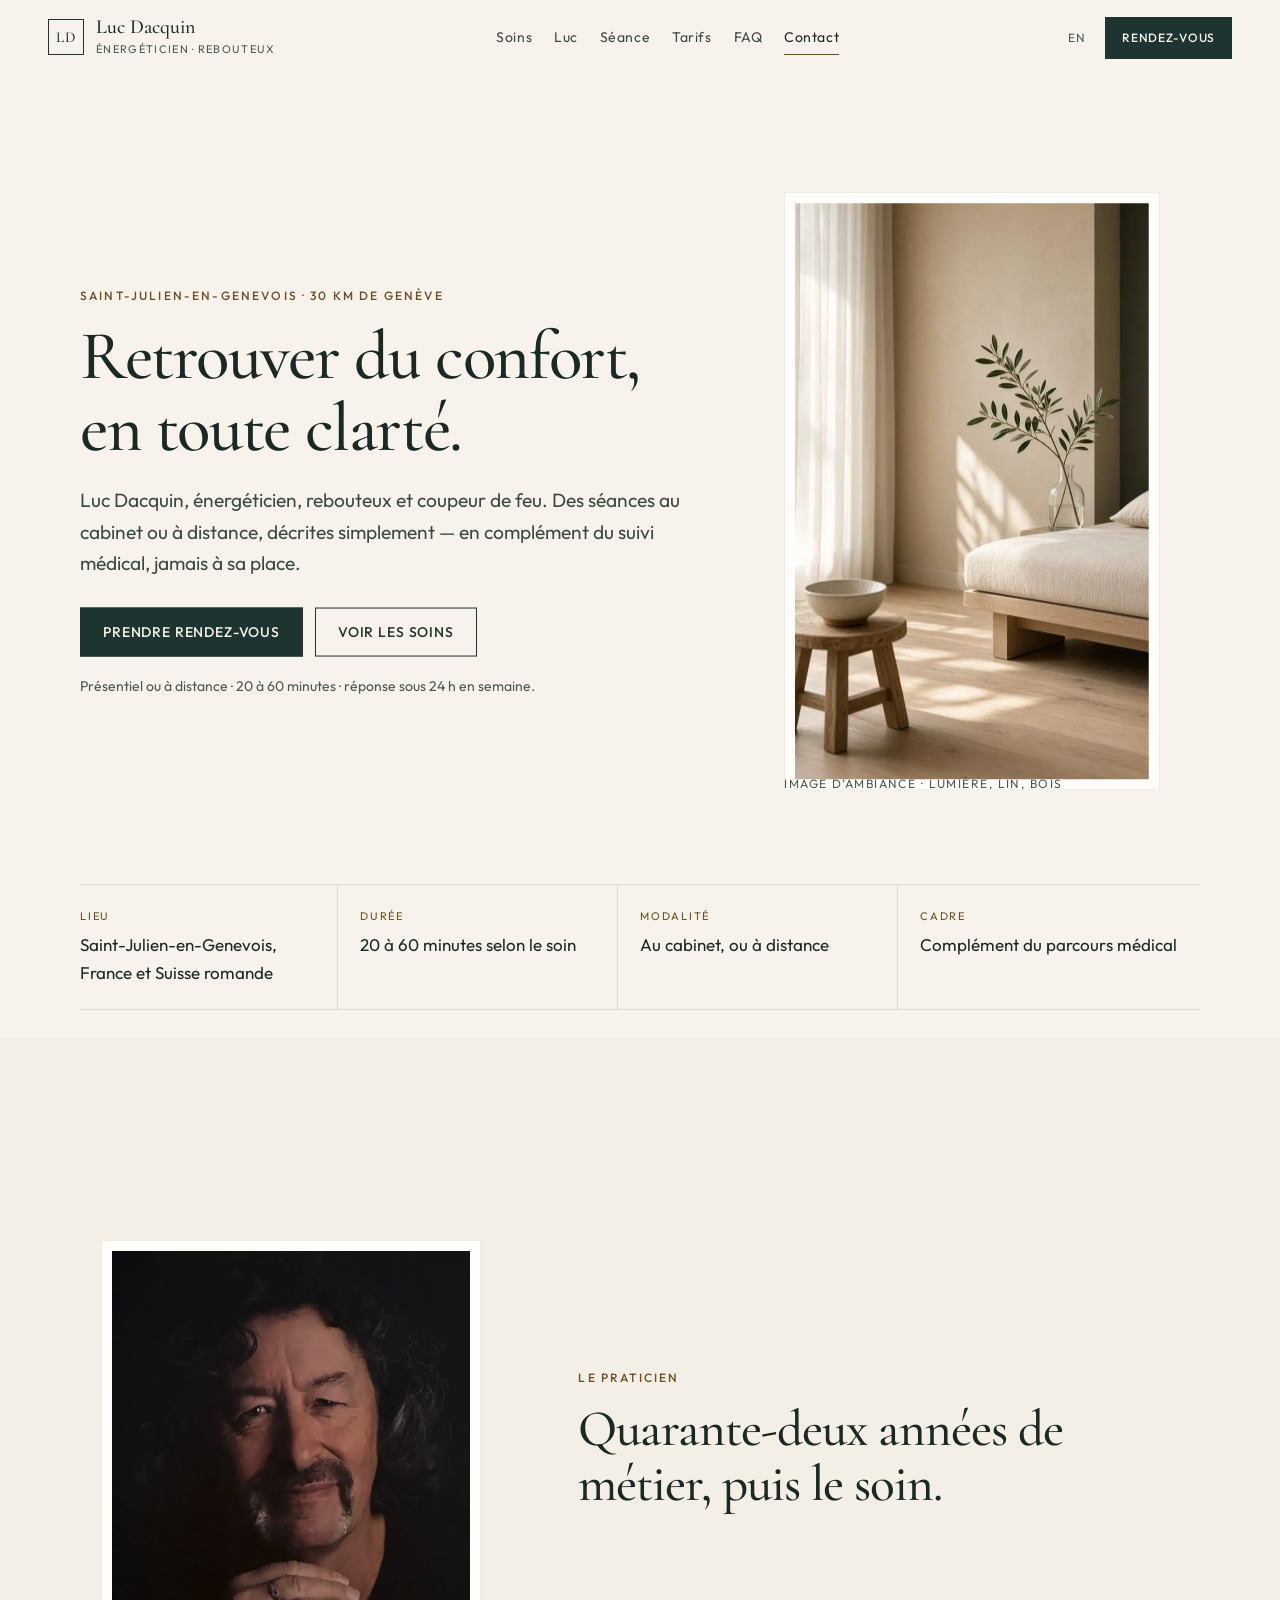
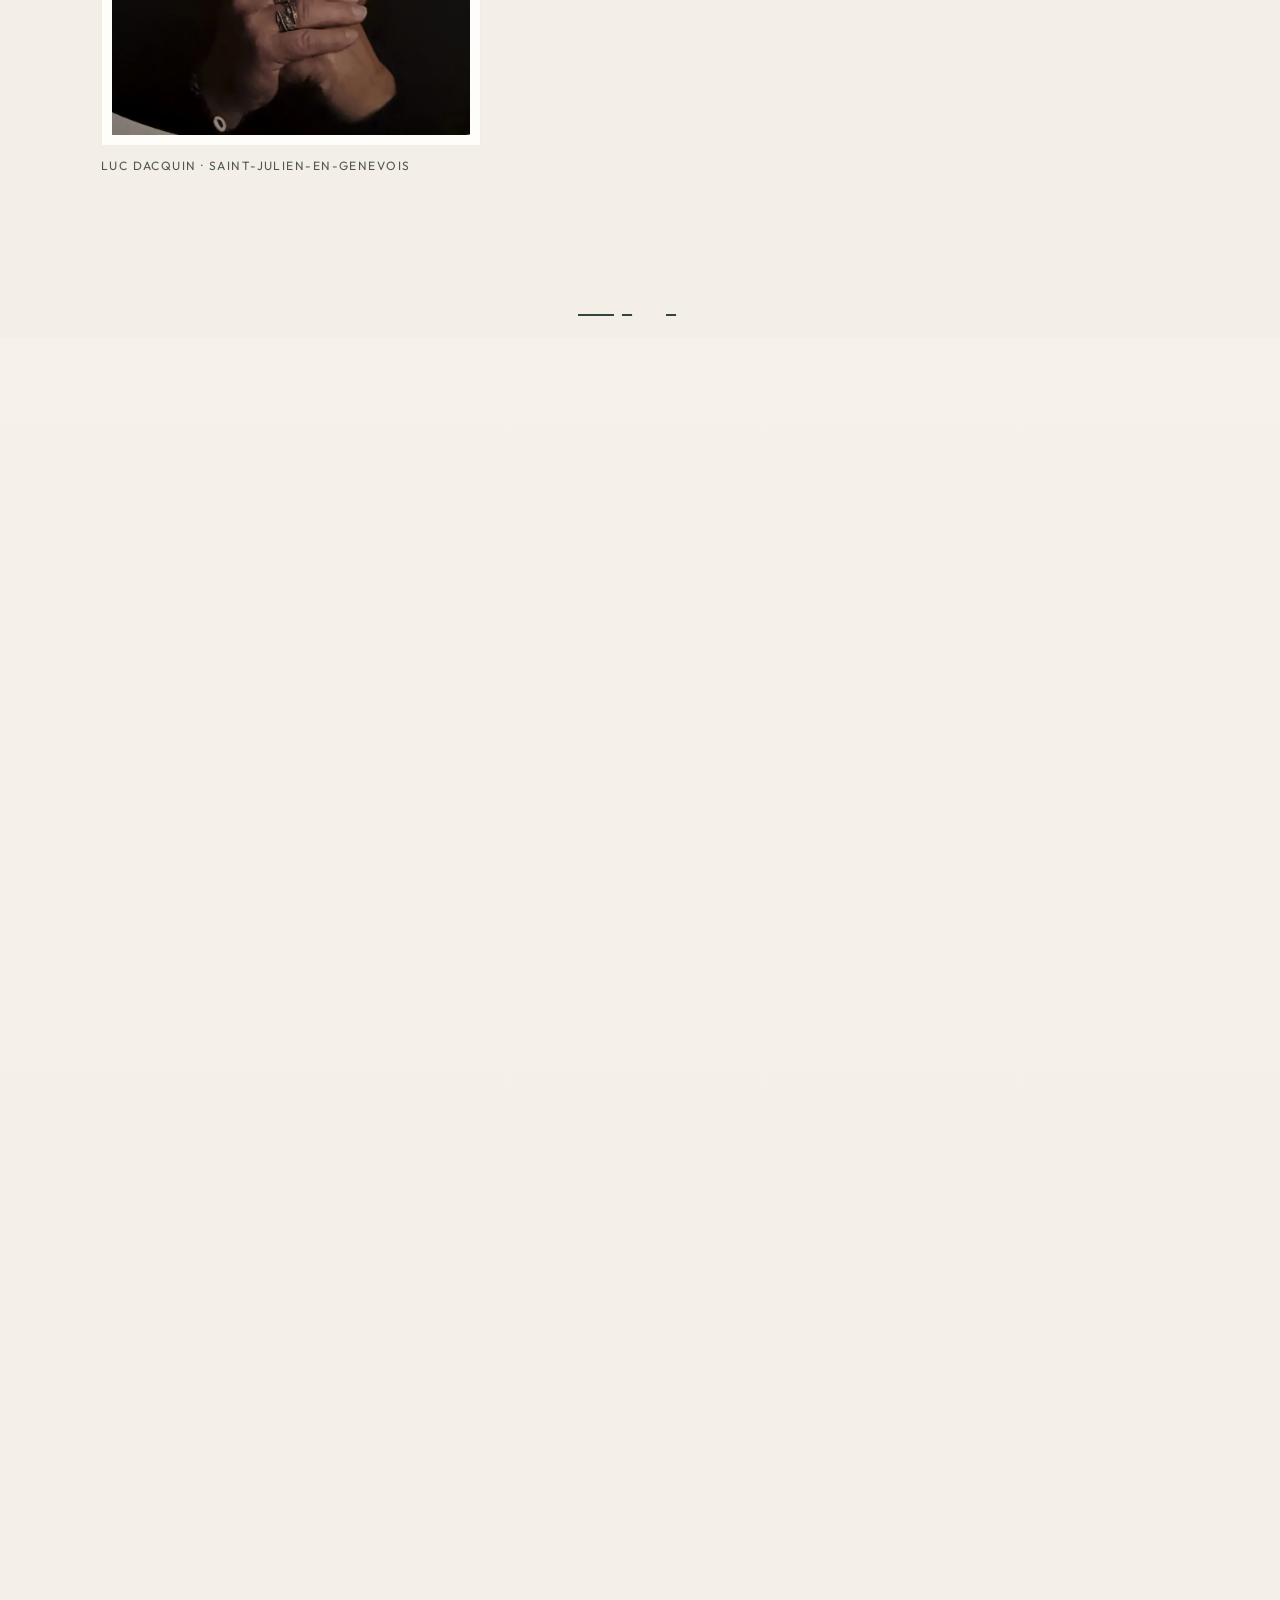
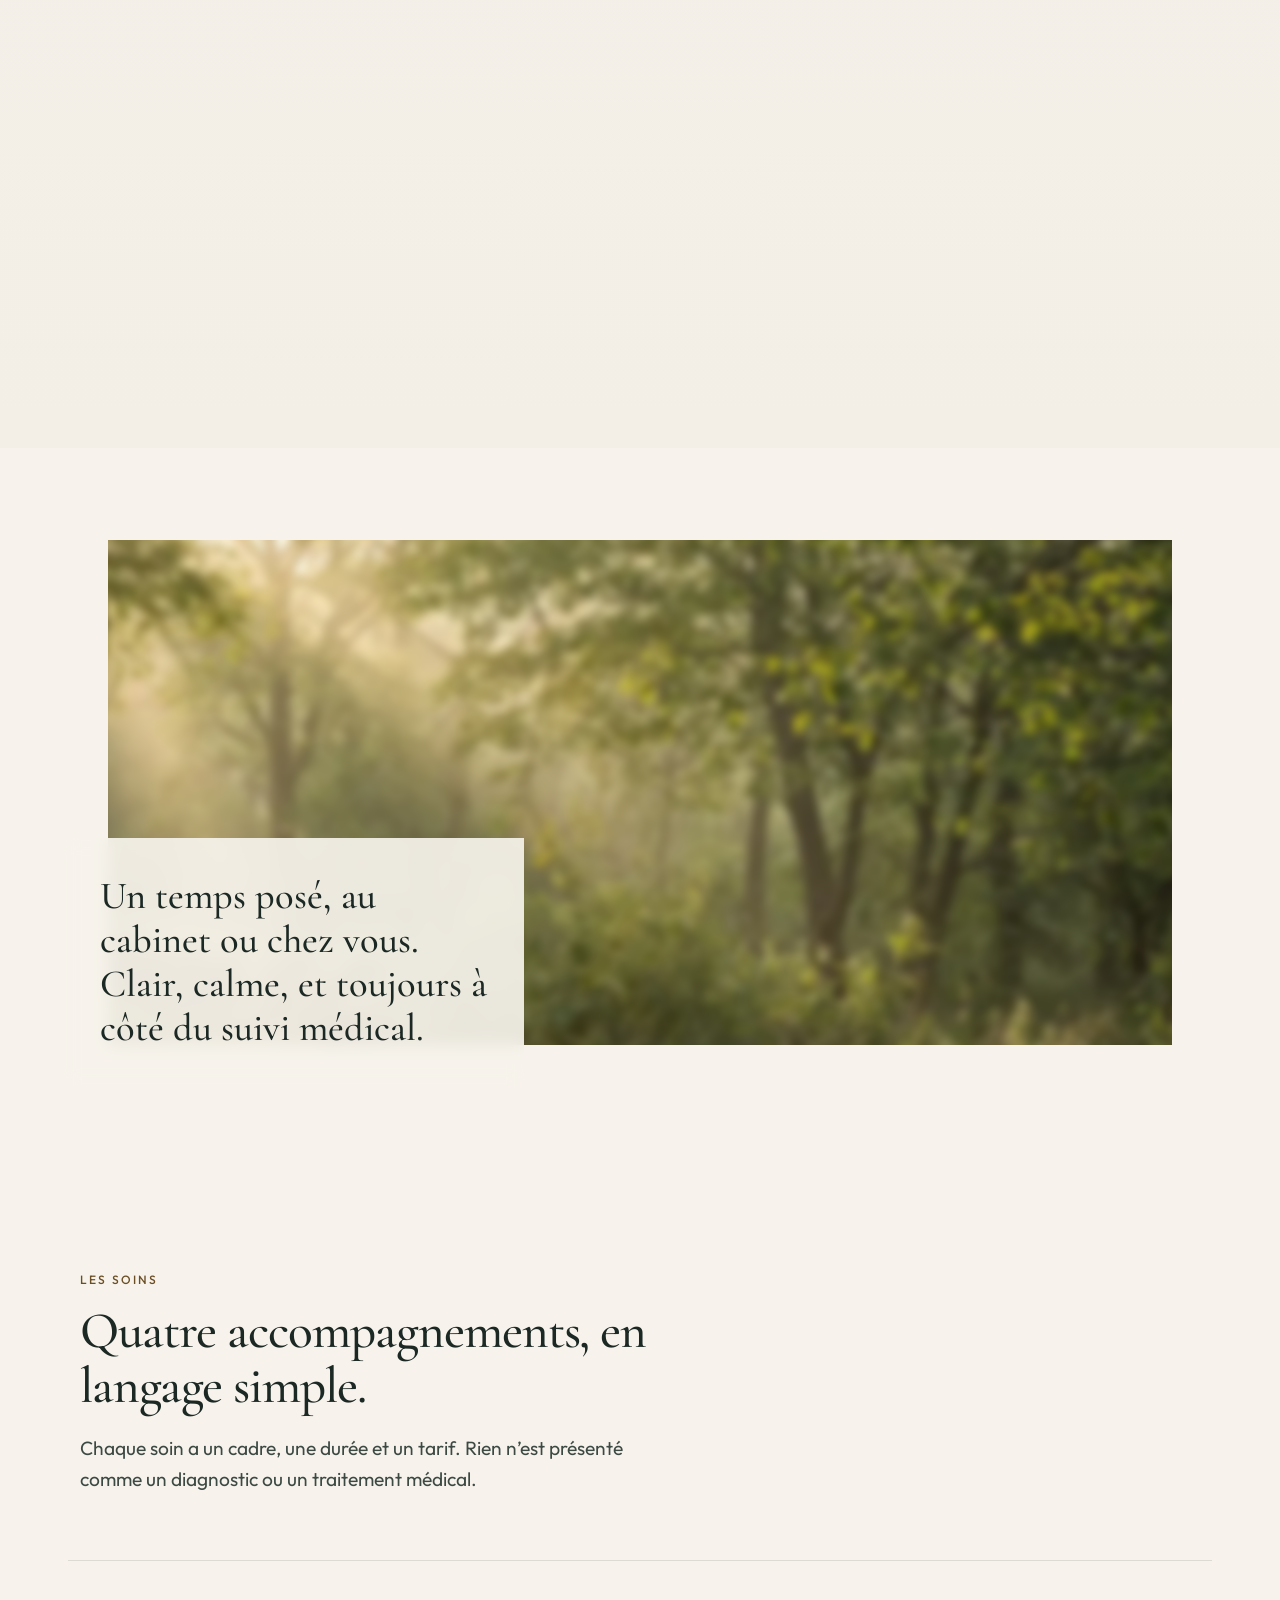
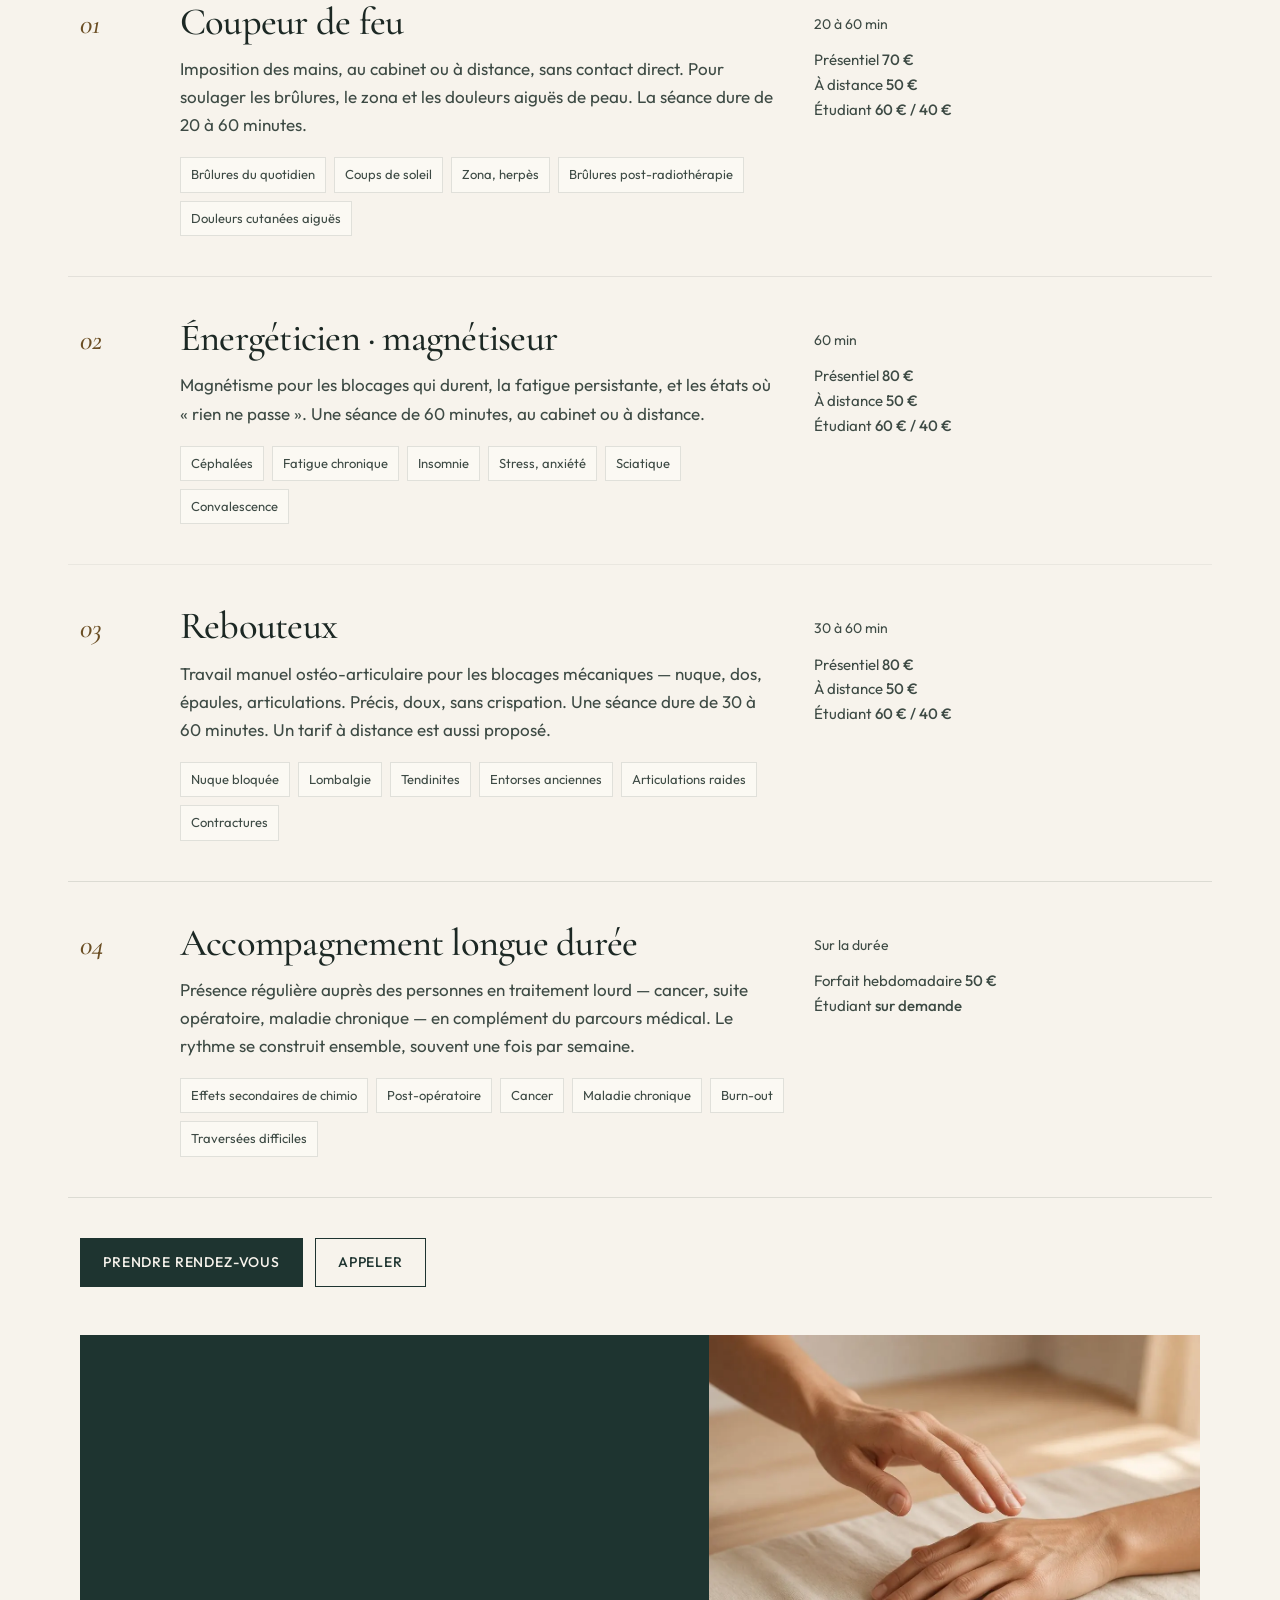
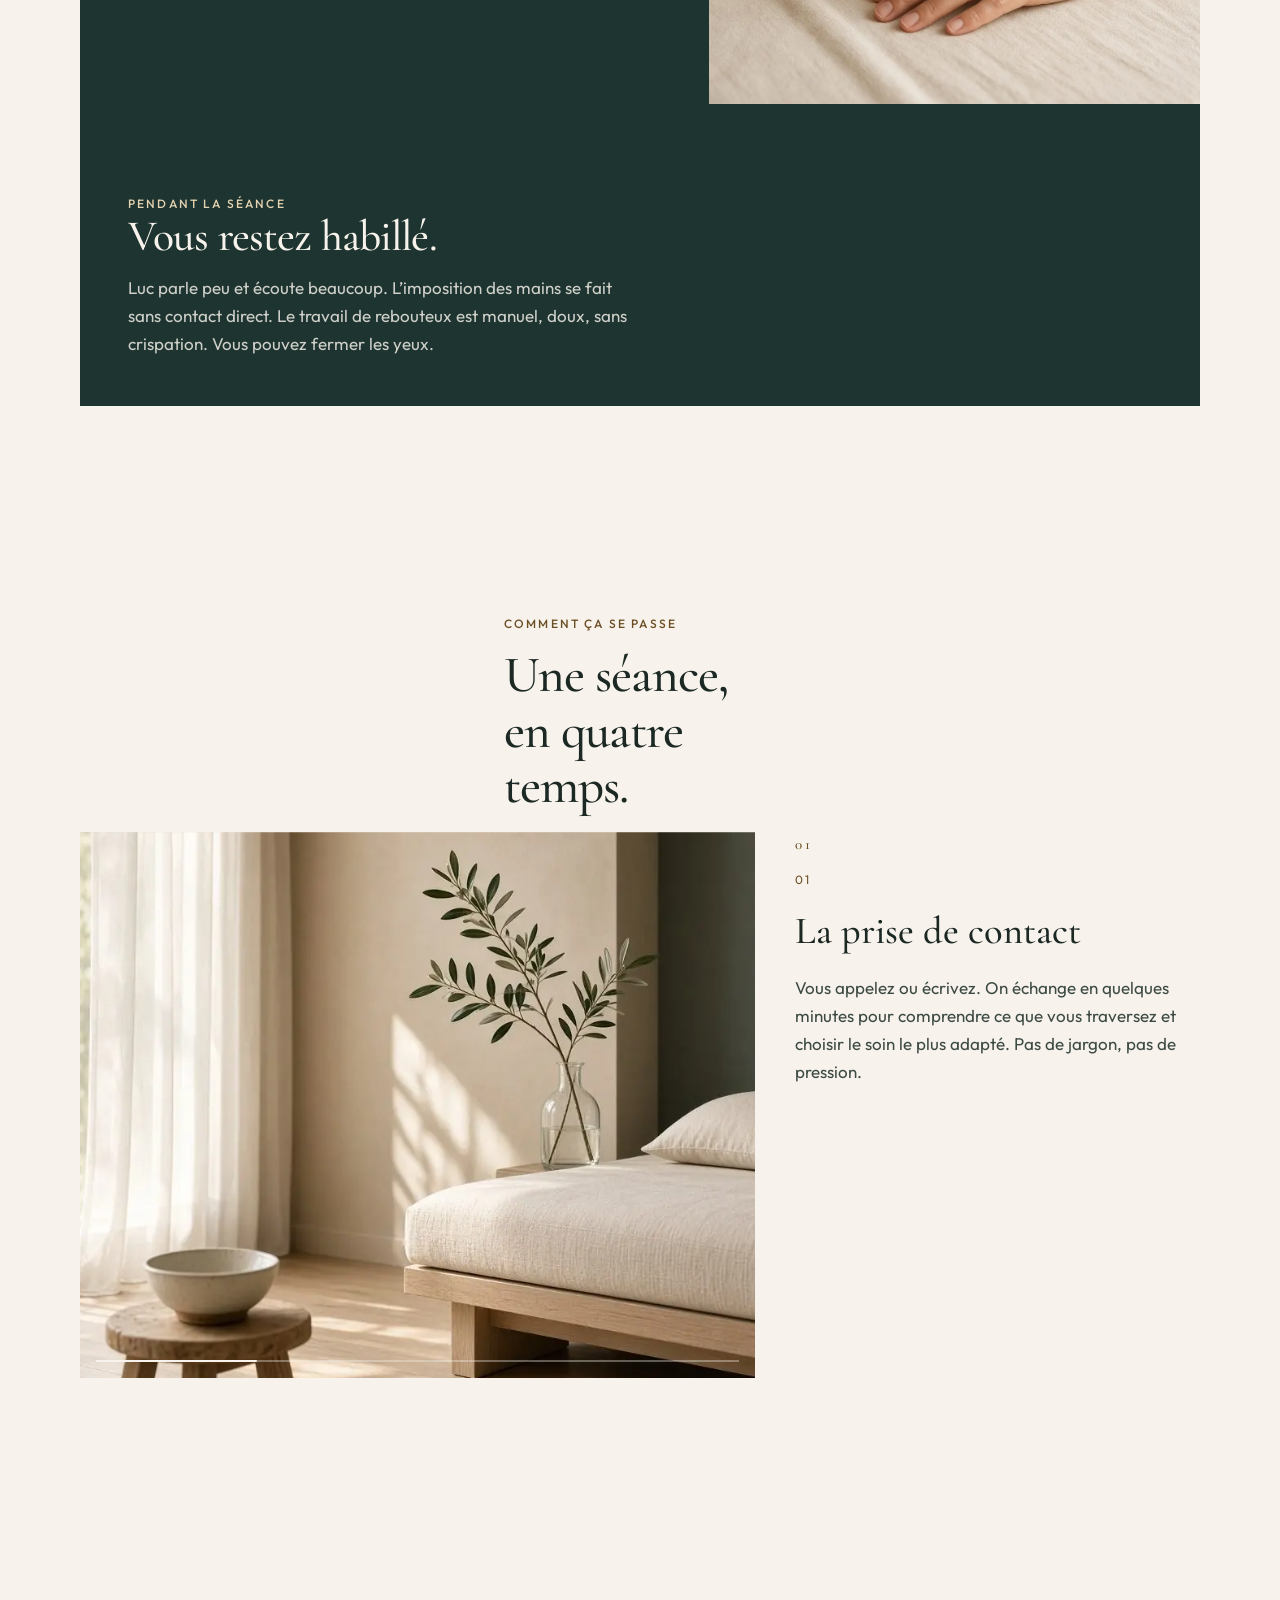
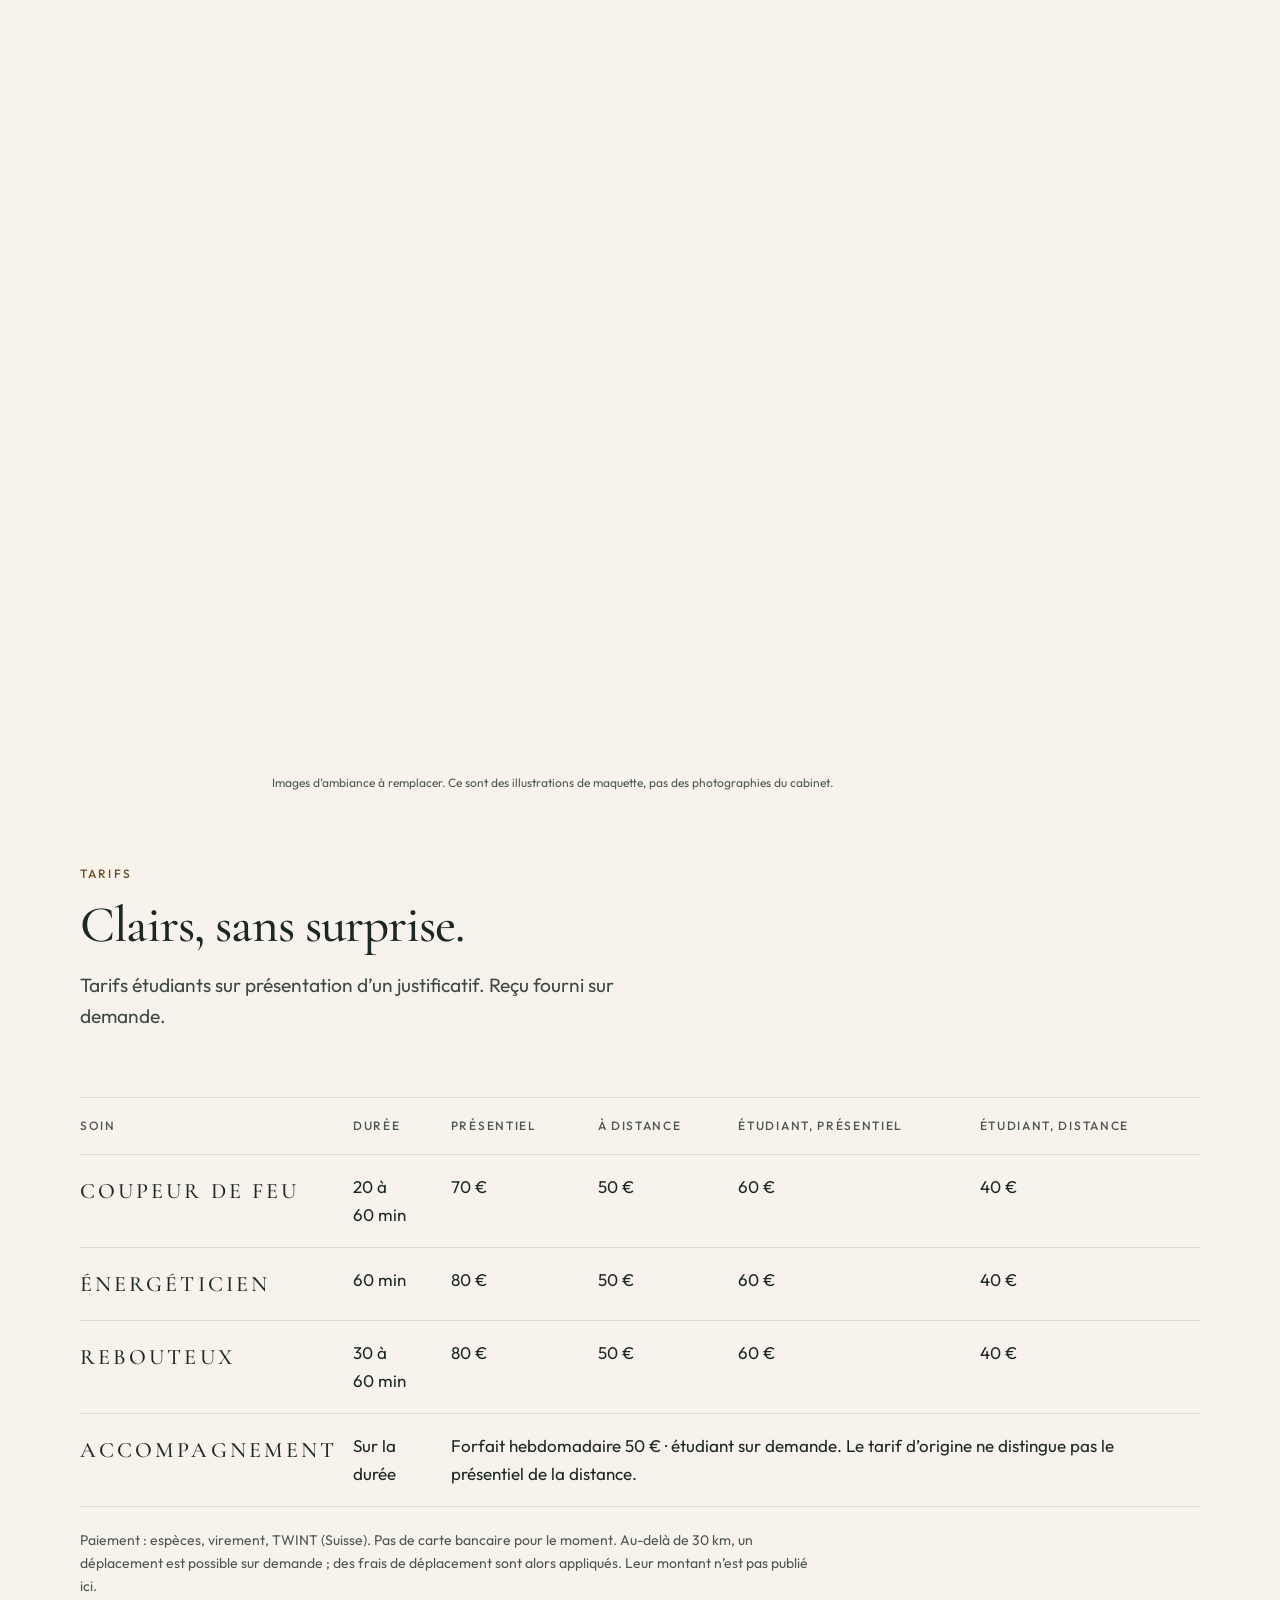
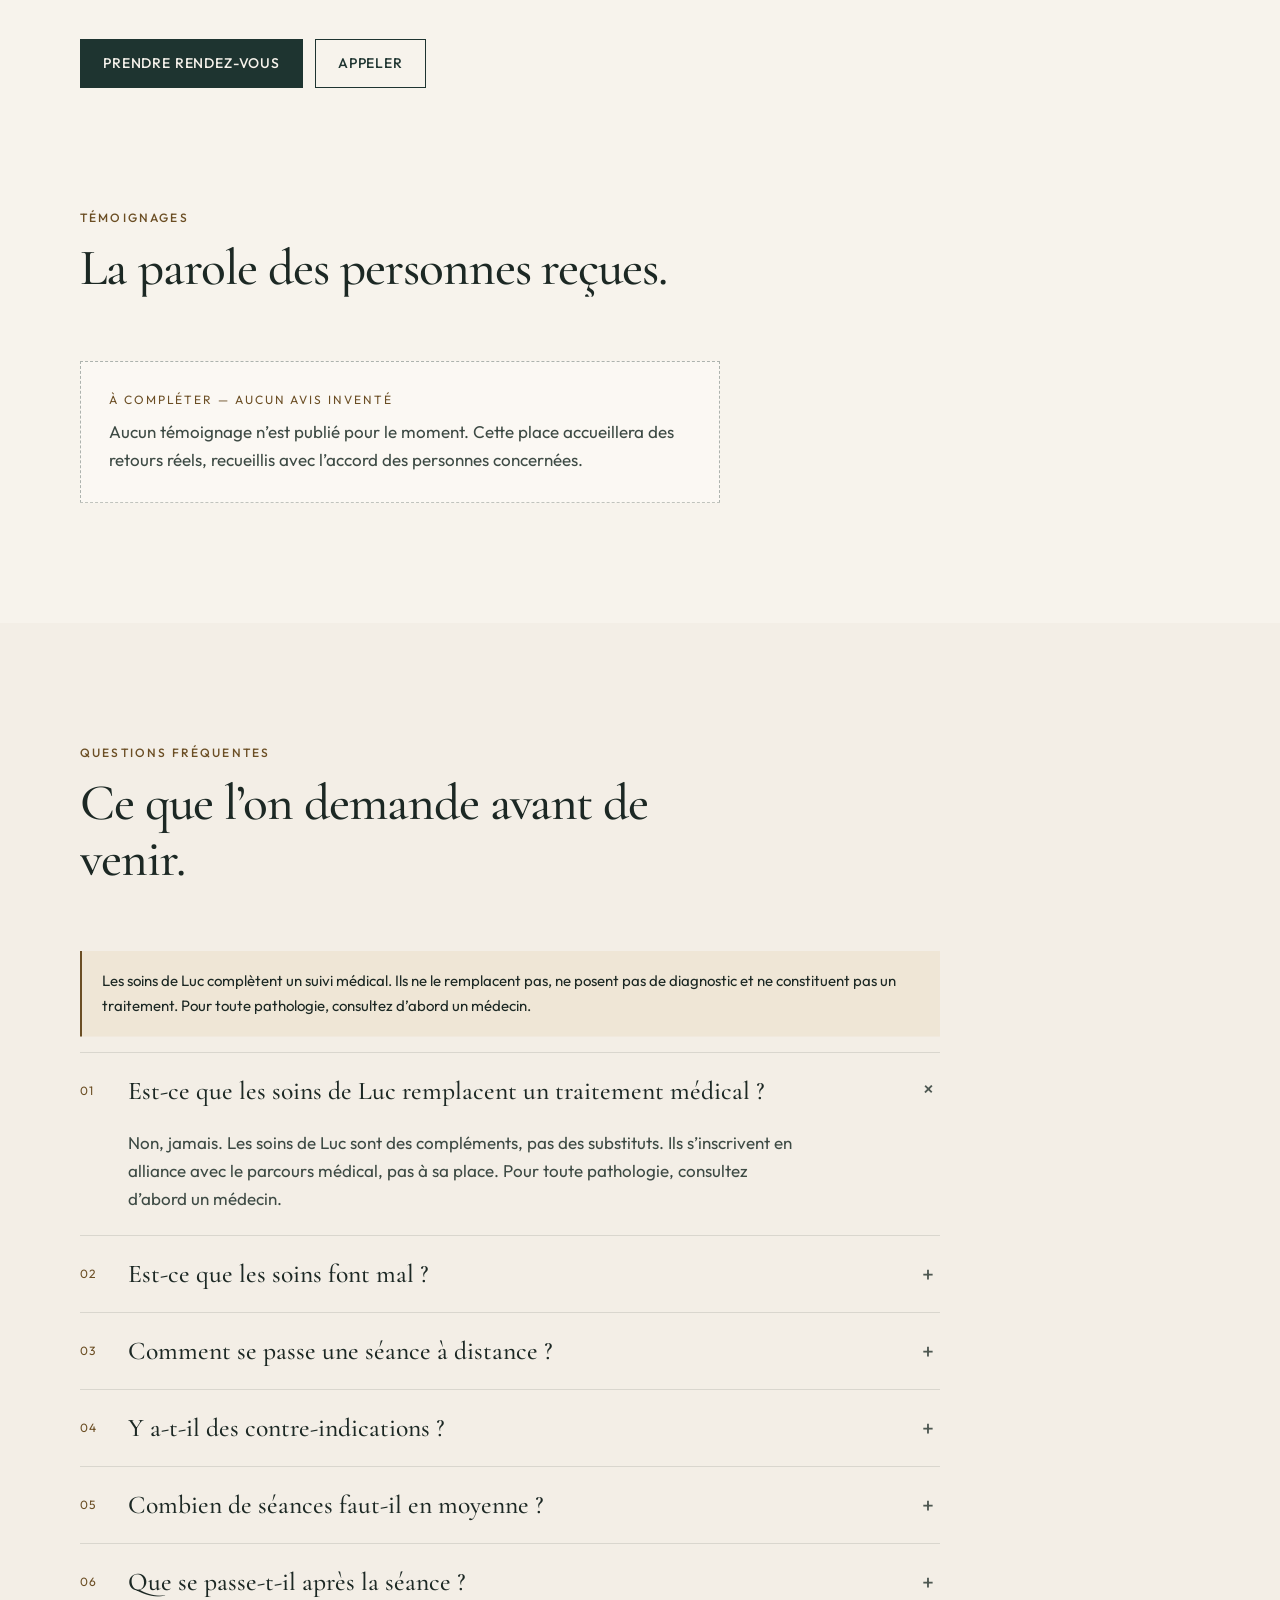
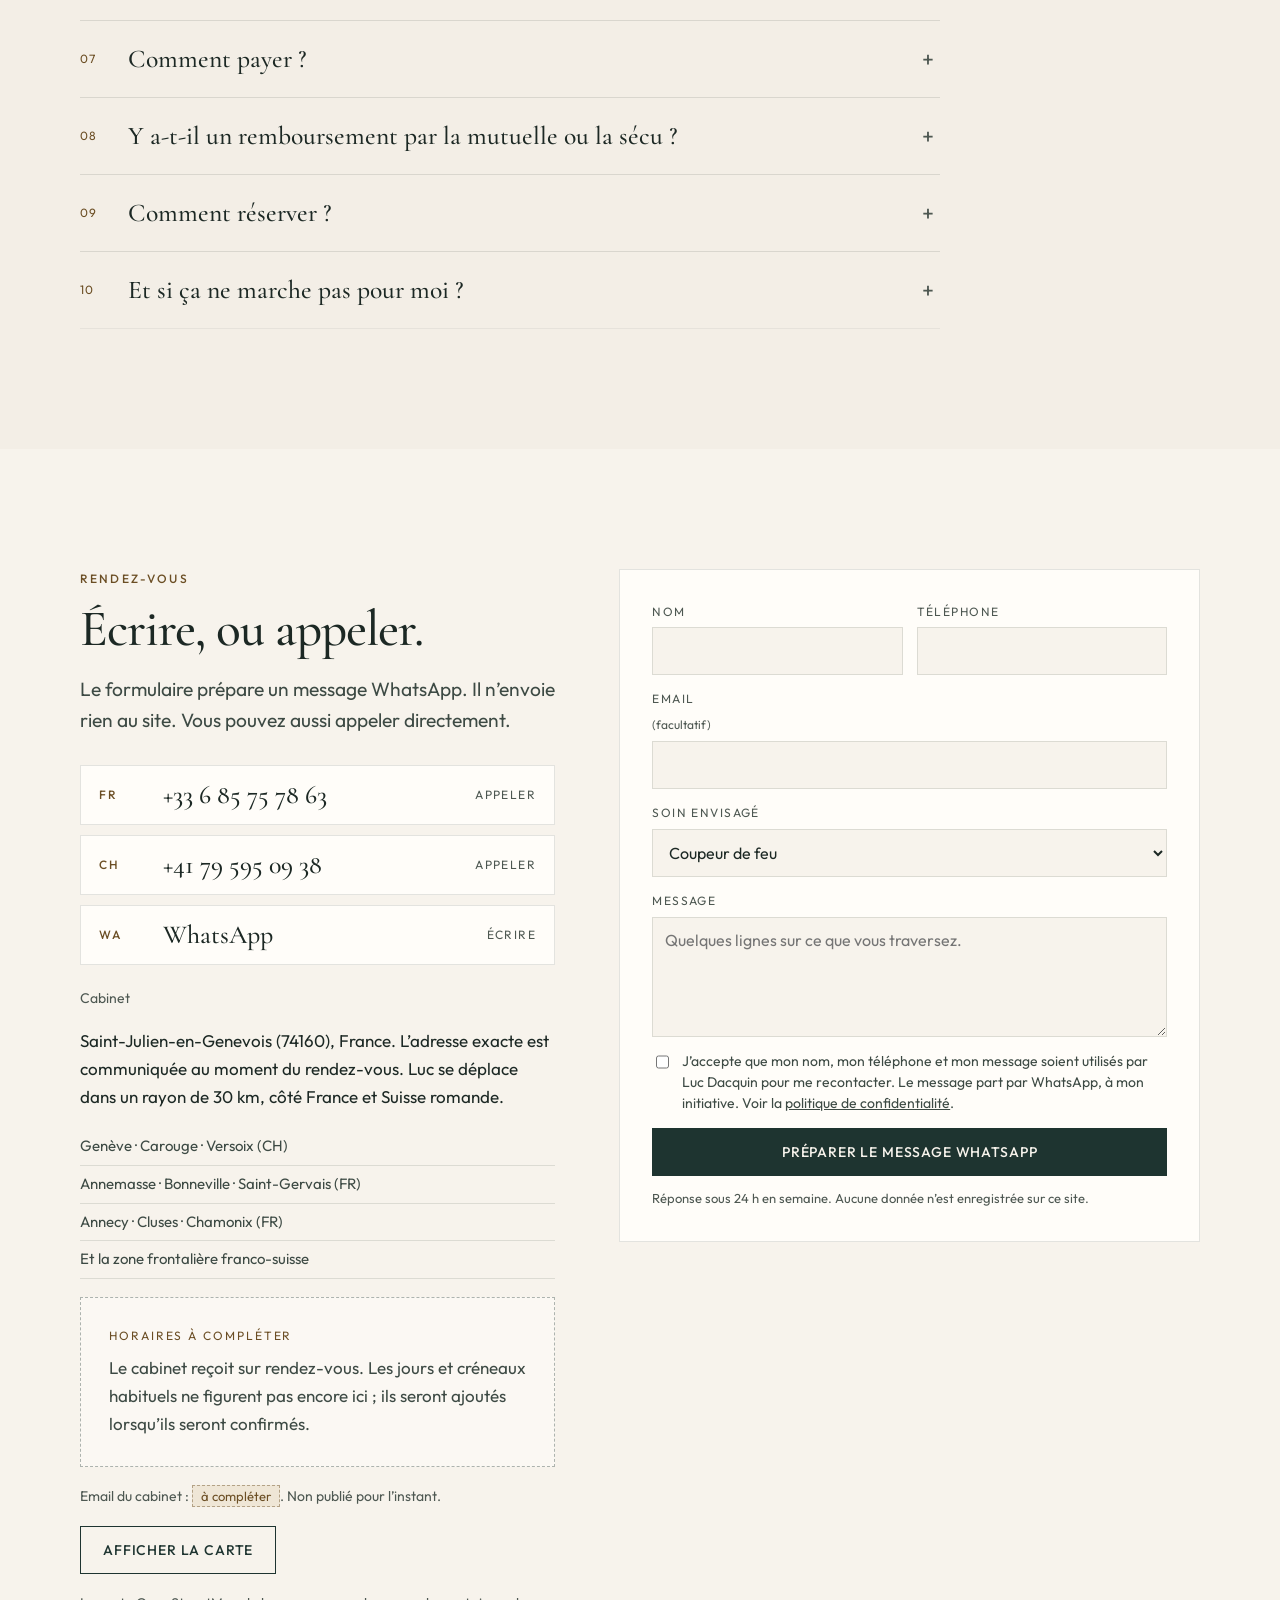
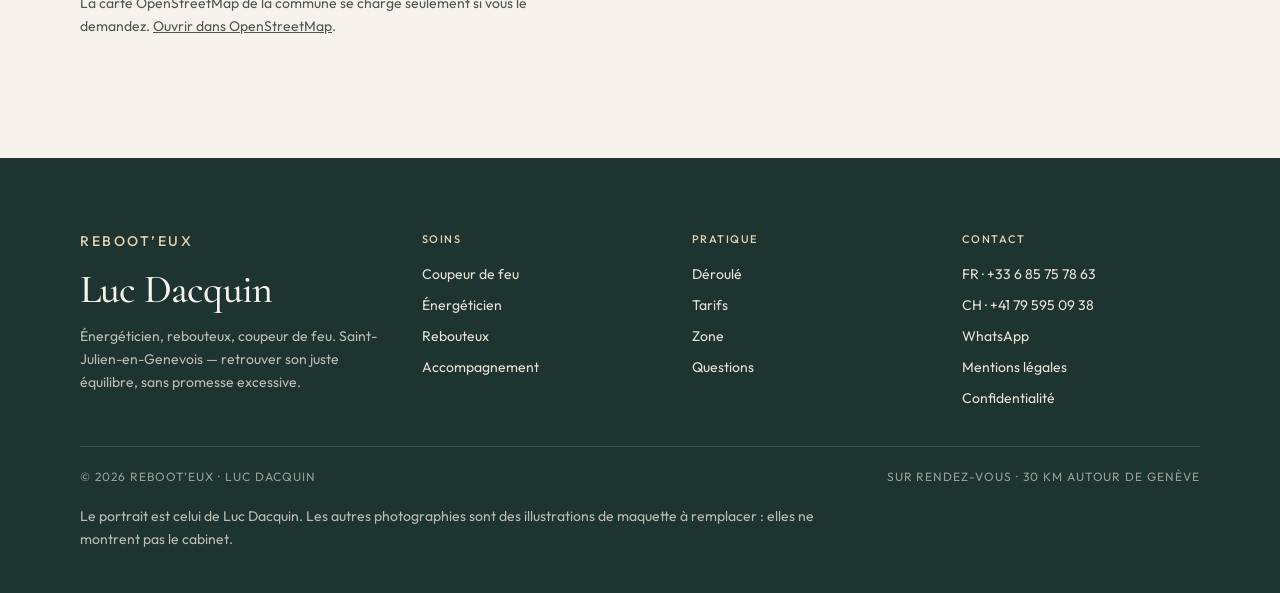
==== commit 0bf4f8f6: "Montre le portrait en entier et resserre le parcours. Le cadre de Luc suit le ratio réel de la photo" ====
--- a/index.html
+++ b/index.html
@@ -128,7 +128,7 @@
               <div class="hero-mask" data-story-mask>
                 <picture>
                   <source srcset="assets/luc-portrait.webp" type="image/webp" />
-                  <img data-story-img src="assets/luc-portrait.jpg" width="900" height="1216" alt="Portrait de Luc Dacquin, en chemise claire, dans un intérieur lumineux." />
+                  <img data-story-img src="assets/luc-portrait.jpg" width="1200" height="1622" alt="Portrait de Luc Dacquin, en chemise claire, dans un intérieur lumineux." />
                 </picture>
               </div>
             </div>
@@ -253,6 +253,10 @@
             </div>
           </article>
         </div>
+        <div class="cta-row">
+          <a class="btn" href="#contact">Prendre rendez-vous</a>
+          <a class="btn btn-ghost" href="tel:+33685757863">Appeler</a>
+        </div>
       </div>
       <div class="container">
         <aside class="split-note" data-hands>
@@ -279,26 +283,26 @@
           <div class="visit-visual">
             <figure class="visit-shot" data-shot>
               <picture>
-                <source srcset="assets/step-chair.webp" type="image/webp" />
-                <img src="assets/step-chair.jpg" width="1400" height="738" alt="Image d’ambiance à remplacer : un fauteuil clair dans une pièce lumineuse." loading="lazy" />
+                <source srcset="assets/hero-room.webp" type="image/webp" />
+                <img src="assets/hero-room.jpg" width="864" height="1152" alt="Illustration de maquette à remplacer : lumière du matin sur du linge et du bois. Ce n’est pas le cabinet." loading="lazy" />
               </picture>
             </figure>
             <figure class="visit-shot" data-shot>
               <picture>
-                <source srcset="assets/step-water.webp" type="image/webp" />
-                <img src="assets/step-water.jpg" width="1200" height="1797" alt="Image d’ambiance à remplacer : de l’eau claire en mouvement." loading="lazy" />
+                <source srcset="assets/forest-light.webp" type="image/webp" />
+                <img src="assets/forest-light.jpg" width="1280" height="720" alt="Illustration de maquette à remplacer : lumière entre les arbres. Ce n’est pas le cabinet." loading="lazy" />
               </picture>
             </figure>
             <figure class="visit-shot" data-shot>
               <picture>
                 <source srcset="assets/hands-linen.webp" type="image/webp" />
-                <img src="assets/hands-linen.jpg" width="1100" height="825" alt="Image d’ambiance : deux mains au-dessus d’un linge clair." loading="lazy" />
+                <img src="assets/hands-linen.jpg" width="1152" height="864" alt="Illustration de maquette à remplacer : deux mains au-dessus d’un linge clair. Ce n’est pas le cabinet." loading="lazy" />
               </picture>
             </figure>
             <figure class="visit-shot" data-shot>
               <picture>
-                <source srcset="assets/step-path.webp" type="image/webp" />
-                <img src="assets/step-path.jpg" width="1200" height="799" alt="Image d’ambiance à remplacer : un sentier sous les arbres." loading="lazy" />
+                <source srcset="assets/forest-light.webp" type="image/webp" />
+                <img src="assets/forest-light.jpg" width="1280" height="720" alt="Illustration de maquette à remplacer : lumière entre les arbres. Ce n’est pas le cabinet." loading="lazy" />
               </picture>
             </figure>
             <div class="visit-meter" aria-hidden="true"><span data-meter></span></div>
@@ -328,7 +332,7 @@
           </div>
         </div>
       </div>
-      <p class="container visit-credit">Images d’ambiance à remplacer. Fauteuil, eau et sentier : Unsplash (photo-1618221195710, photo-1548839140, photo-1441974231531). Les autres photos d’ambiance sont des illustrations de maquette, pas le cabinet.</p>
+      <p class="container visit-credit">Images d’ambiance à remplacer. Ce sont des illustrations de maquette, pas des photographies du cabinet.</p>
     </section>
 
     <section class="section" id="tarifs" style="padding-top:0">
@@ -385,6 +389,10 @@
           </table>
         </div>
         <p class="note">Paiement&nbsp;: espèces, virement, TWINT (Suisse). Pas de carte bancaire pour le moment. Au-delà de 30&nbsp;km, un déplacement est possible sur demande&nbsp;; des frais de déplacement sont alors appliqués. Leur montant n’est pas publié ici.</p>
+        <div class="cta-row">
+          <a class="btn" href="#contact">Prendre rendez-vous</a>
+          <a class="btn btn-ghost" href="tel:+33685757863">Appeler</a>
+        </div>
       </div>
     </section>
 
@@ -572,9 +580,14 @@
         <span>© 2026 Reboot’eux · Luc Dacquin</span>
         <span>Sur rendez-vous · 30&nbsp;km autour de Genève</span>
       </div>
-      <p class="photo-note">Le portrait est celui de Luc Dacquin. Les autres photographies sont des images d’ambiance à remplacer : elles ne montrent pas le cabinet. Crédits Unsplash, licence Unsplash — fauteuil photo-1618221195710, eau photo-1548839140, sentier photo-1441974231531.</p>
+      <p class="photo-note">Le portrait est celui de Luc Dacquin. Les autres photographies sont des illustrations de maquette à remplacer : elles ne montrent pas le cabinet.</p>
     </div>
   </footer>
+
+  <div class="dock" data-dock>
+    <a class="btn" href="#contact">Prendre rendez-vous</a>
+    <a class="dock-call" href="tel:+33685757863">Appeler</a>
+  </div>
 
   <script src="assets/js/gsap.min.js" defer></script>
   <script src="assets/js/ScrollTrigger.min.js" defer></script>
--- a/styles.css
+++ b/styles.css
@@ -117,8 +117,13 @@
   --mono: "Outfit", "Avenir Next", sans-serif;
   --pad: clamp(20px, 4vw, 48px);
   --header: 76px;
+  --dock: 84px;
   --ease: cubic-bezier(.16, 1, .3, 1);
-  --col: 1180px;
+  --col: 1120px;
+  --space-sm: 16px;
+  --space-md: 24px;
+  --space-lg: 40px;
+  --space-xl: clamp(72px, 11vw, 120px);
   color-scheme: light;
 }
 
@@ -187,8 +192,9 @@
   width: min(var(--col), calc(100% - var(--pad) * 2));
   margin-inline: auto;
 }
-.section { padding: clamp(72px, 11vw, 128px) 0; }
-.section-head { max-width: 720px; margin-bottom: clamp(36px, 5vw, 64px); }
+.section { padding: var(--space-xl) 0; }
+.section-head { max-width: 40rem; margin-bottom: clamp(36px, 5vw, 64px); }
+.section-head .lede { margin-top: var(--space-sm); }
 
 .eyebrow {
   margin: 0 0 14px;
@@ -201,13 +207,13 @@
 h1, h2, h3, .serif { font-family: var(--serif); font-weight: 500; letter-spacing: -0.02em; }
 h1 {
   margin: 0 0 20px;
-  font-size: clamp(46px, 6.4vw, 86px);
+  font-size: clamp(40px, 5.4vw, 76px);
   line-height: 1.05;
   font-weight: 500;
 }
 h2 {
   margin: 0;
-  font-size: clamp(36px, 4.6vw, 62px);
+  font-size: clamp(32px, 4vw, 54px);
   line-height: 1.08;
 }
 h3 { margin: 0; font-size: clamp(28px, 3vw, 40px); line-height: 1.1; }
@@ -247,6 +253,7 @@
   transition: background .35s var(--ease), color .35s var(--ease), transform .35s var(--ease);
 }
 .btn:hover { background: var(--forest-2); transform: translateY(-1px); }
+.btn:active { transform: translateY(0); }
 .btn-ghost { background: transparent; color: var(--forest); }
 .btn-ghost:hover { background: rgba(30, 52, 48, 0.06); color: var(--forest); }
 .btn-small { min-height: 42px; padding: 8px 16px; font-size: 12px; }
@@ -405,7 +412,22 @@
   gap: clamp(32px, 6vw, 88px);
   align-items: center;
 }
-.portrait-wrap .frame img { aspect-ratio: 3/4; object-fit: cover; object-position: center 18%; }
+.portrait-wrap {
+  width: min(100%, 420px);
+  margin-inline: auto;
+}
+.portrait-wrap .frame,
+.portrait-wrap .hero-mask {
+  overflow: visible;
+}
+.portrait-wrap .frame img {
+  width: 100%;
+  height: auto;
+  aspect-ratio: 1200 / 1622;
+  object-fit: contain;
+  object-position: center center;
+  background: #E7E0D4;
+}
 .about { background: linear-gradient(180deg, #F7F3EC 0%, #F3EEE6 100%); }
 
 /* Band */
@@ -440,9 +462,12 @@
   display: grid;
   grid-template-columns: 72px minmax(0, 1.1fr) minmax(220px, 0.7fr);
   gap: 28px;
-  padding: 40px 0;
+  padding: 40px 12px;
+  margin-inline: -12px;
   border-top: 1px solid var(--line);
-}
+  transition: background .4s var(--ease);
+}
+.care:hover { background: rgba(255, 253, 249, 0.72); }
 .care:last-child { border-bottom: 1px solid var(--line); }
 .care-n {
   font-family: var(--serif);
@@ -492,6 +517,13 @@
 .steps strong { display: block; font-family: var(--serif); font-size: 28px; font-weight: 500; margin: 8px 0 10px; }
 .steps p { margin: 0; color: var(--ink-2); font-size: 15px; }
 .step-n { font-size: 12px; letter-spacing: 0.16em; text-transform: uppercase; color: var(--gold); }
+.cta-row {
+  display: flex;
+  flex-wrap: wrap;
+  gap: 12px;
+  align-items: center;
+  margin-top: var(--space-lg);
+}
 
 /* Prices */
 .table-wrap { overflow-x: auto; border-top: 1px solid var(--line); }
@@ -654,6 +686,24 @@
 .footer .col strong { font-weight: 500; letter-spacing: 0.14em; text-transform: uppercase; font-size: 11px; color: #E4D3B0; margin-bottom: 6px; }
 .footer-bot { display: flex; justify-content: space-between; gap: 16px; flex-wrap: wrap; padding-top: 20px; font-size: 12px; letter-spacing: 0.08em; text-transform: uppercase; color: rgba(231, 225, 214, 0.62); }
 .photo-note { margin-top: 18px; font-size: 12px; letter-spacing: 0; text-transform: none; color: rgba(231, 225, 214, 0.55); max-width: 46rem; }
+
+.dock { display: none; }
+.dock-call {
+  display: inline-flex;
+  align-items: center;
+  justify-content: center;
+  min-width: 96px;
+  min-height: 48px;
+  padding: 12px 16px;
+  border: 1px solid var(--forest);
+  color: var(--forest);
+  text-decoration: none;
+  font-size: 13px;
+  font-weight: 500;
+  letter-spacing: 0.08em;
+  text-transform: uppercase;
+  background: transparent;
+}
 
 /* Legal pages keep their own layout and inherit the palette */
 .legal-page { min-height: 100vh; padding: 48px var(--pad) 80px; max-width: 920px; margin: 0 auto; }
@@ -690,6 +740,26 @@
   .facts li { border-right: 0; border-bottom: 1px solid var(--line); margin: 0; padding: 16px 0; }
   .care { grid-template-columns: 1fr; gap: 8px; }
   .hero-grid { min-height: 0; padding-top: 12px; }
+  body { padding-bottom: calc(var(--dock) + env(safe-area-inset-bottom)); }
+  html { scroll-padding-bottom: calc(var(--dock) + 16px); }
+  .dock {
+    display: flex;
+    position: fixed;
+    z-index: 38;
+    left: 0;
+    right: 0;
+    bottom: 0;
+    gap: 8px;
+    padding: 10px var(--pad) calc(10px + env(safe-area-inset-bottom));
+    background: rgba(247, 243, 236, 0.96);
+    border-top: 1px solid var(--line);
+    backdrop-filter: blur(16px);
+    -webkit-backdrop-filter: blur(16px);
+  }
+  .dock .btn { flex: 1; white-space: nowrap; letter-spacing: 0.04em; padding-inline: 12px; }
+  .dock-call { white-space: nowrap; }
+  .dock[hidden], body.nav-open .dock { display: none; }
+  .portrait-wrap { width: min(100%, 360px); }
   .hero-figure .frame img { height: auto; max-height: none; aspect-ratio: 4/5; }
   .band { min-height: 70vh; }
   .form-row { grid-template-columns: 1fr; }
@@ -807,6 +877,16 @@
   overflow: hidden;
 }
 html.motion .story-pin { background: #F3EEE6; }
+html.motion .portrait-wrap {
+  width: min(100%, 380px, calc((100svh - 210px) * 1200 / 1622));
+  flex: 0 0 auto;
+}
+html.motion .portrait-wrap .frame img {
+  max-height: calc(100svh - 210px);
+  width: auto;
+  max-width: 100%;
+  margin-inline: auto;
+}
 html.motion .story-stage {
   display: grid;
   min-height: 280px;
@@ -904,18 +984,26 @@
   html.motion .story-pin,
   html.motion .visit-pin {
     justify-content: flex-start;
+    height: calc(100svh - var(--dock));
+    min-height: 0;
+    max-height: calc(100svh - var(--dock));
     padding-top: calc(var(--header) + 8px);
-    padding-bottom: 40px;
+    padding-bottom: 28px;
+  }
+  html.motion .portrait-wrap {
+    width: min(260px, 46vw);
+    margin-inline: auto;
+    justify-self: center;
   }
   html.motion .portrait-wrap .frame img {
     width: 100%;
-    height: 22vh;
-    min-height: 132px;
-    max-height: 180px;
-    aspect-ratio: auto;
-    object-fit: cover;
-    object-position: center 18%;
+    height: auto;
+    max-height: none;
+    aspect-ratio: 1200 / 1622;
+    object-fit: contain;
+    object-position: center center;
   }
+  html.motion .story-layout { justify-items: center; }
   html.motion .story-stage { min-height: 240px; }
   html.motion .beat .prose p { font-size: 15.5px; line-height: 1.5; }
   html.motion .quote { margin-top: 0; font-size: 24px; }
@@ -931,6 +1019,14 @@
   html.motion .visit-step p { font-size: 15px; }
   html.motion .visit-credit { margin-top: 18px; }
 }
+@media (max-width: 520px) {
+  html.motion .portrait-wrap { width: min(188px, 54vw); }
+}
+@media (max-width: 520px) and (max-height: 760px) {
+  html.motion .portrait-wrap { width: min(142px, 42vw); }
+  html.motion .story-stage { min-height: 188px; }
+  html.motion .beat .prose p { font-size: 14.5px; line-height: 1.45; }
+}
 
 @media (prefers-reduced-motion: reduce) {
   .word { overflow: visible; padding-bottom: 0; margin-bottom: 0; }
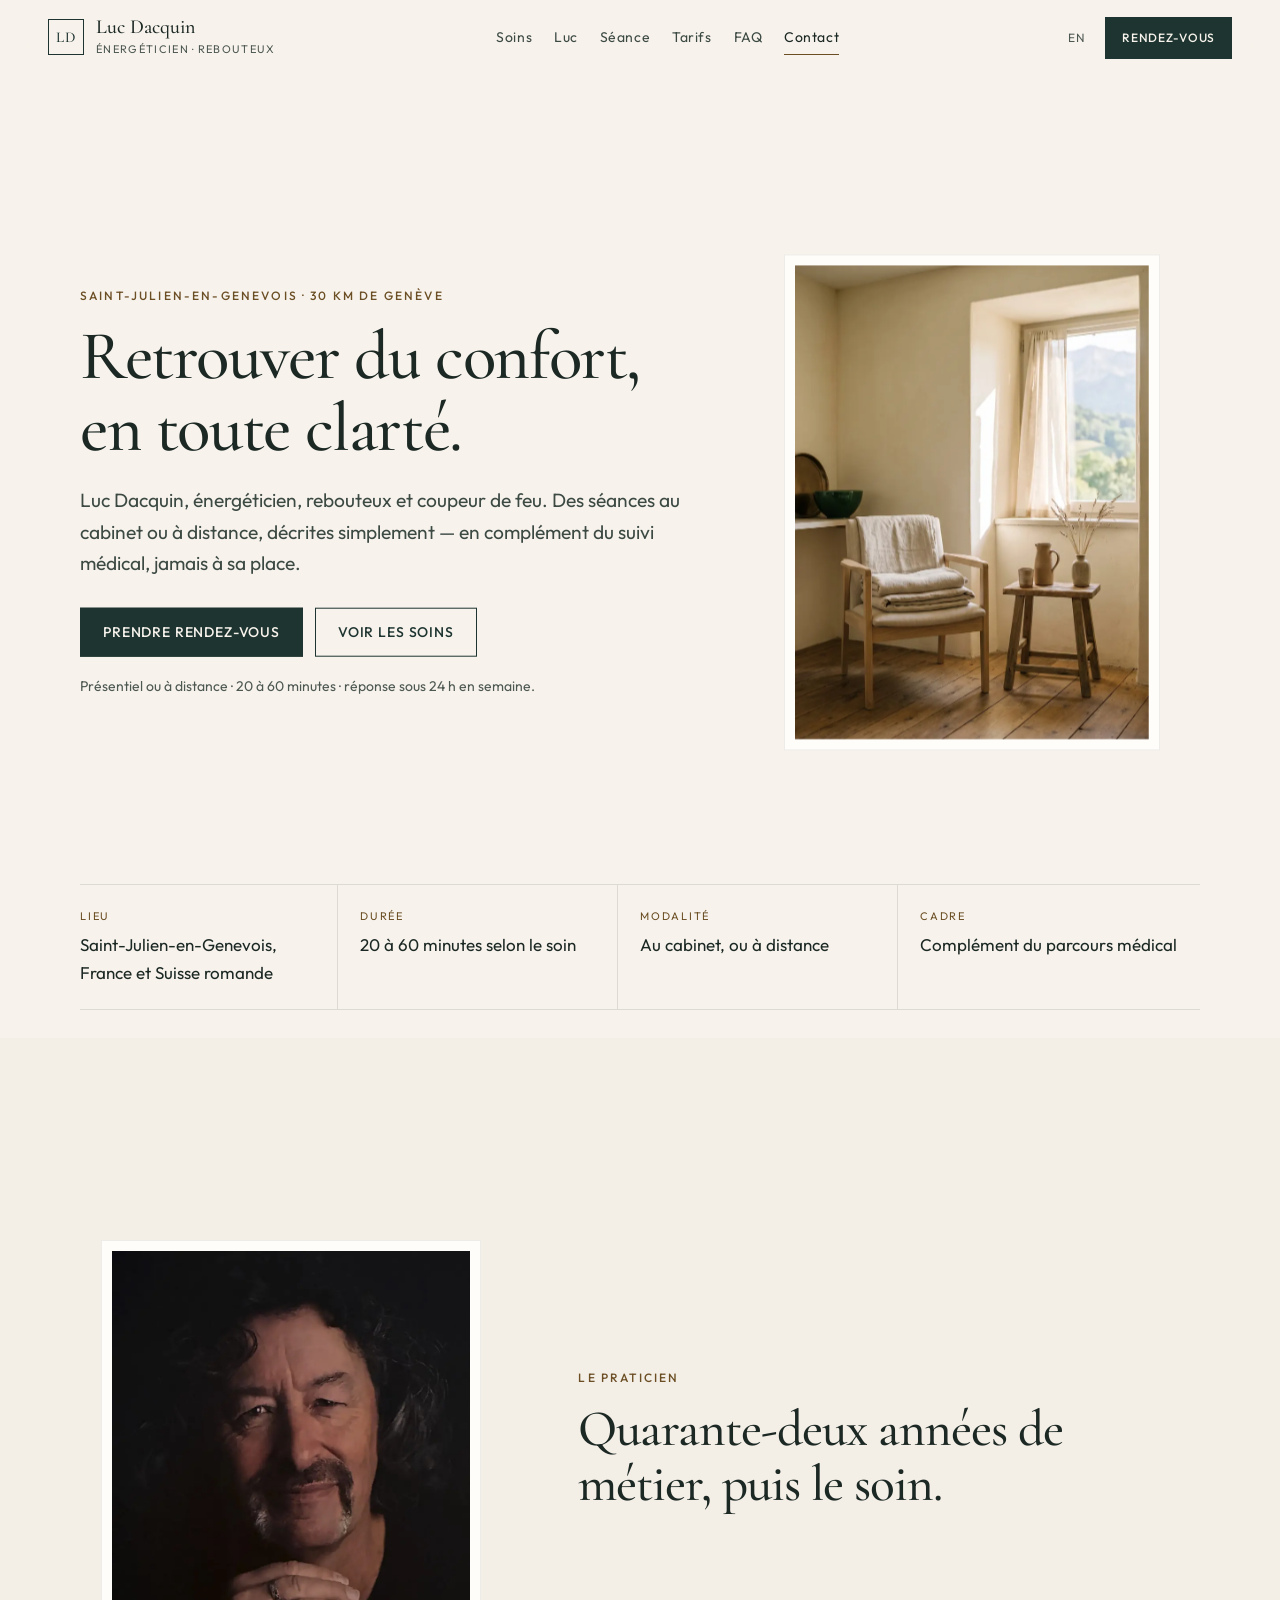
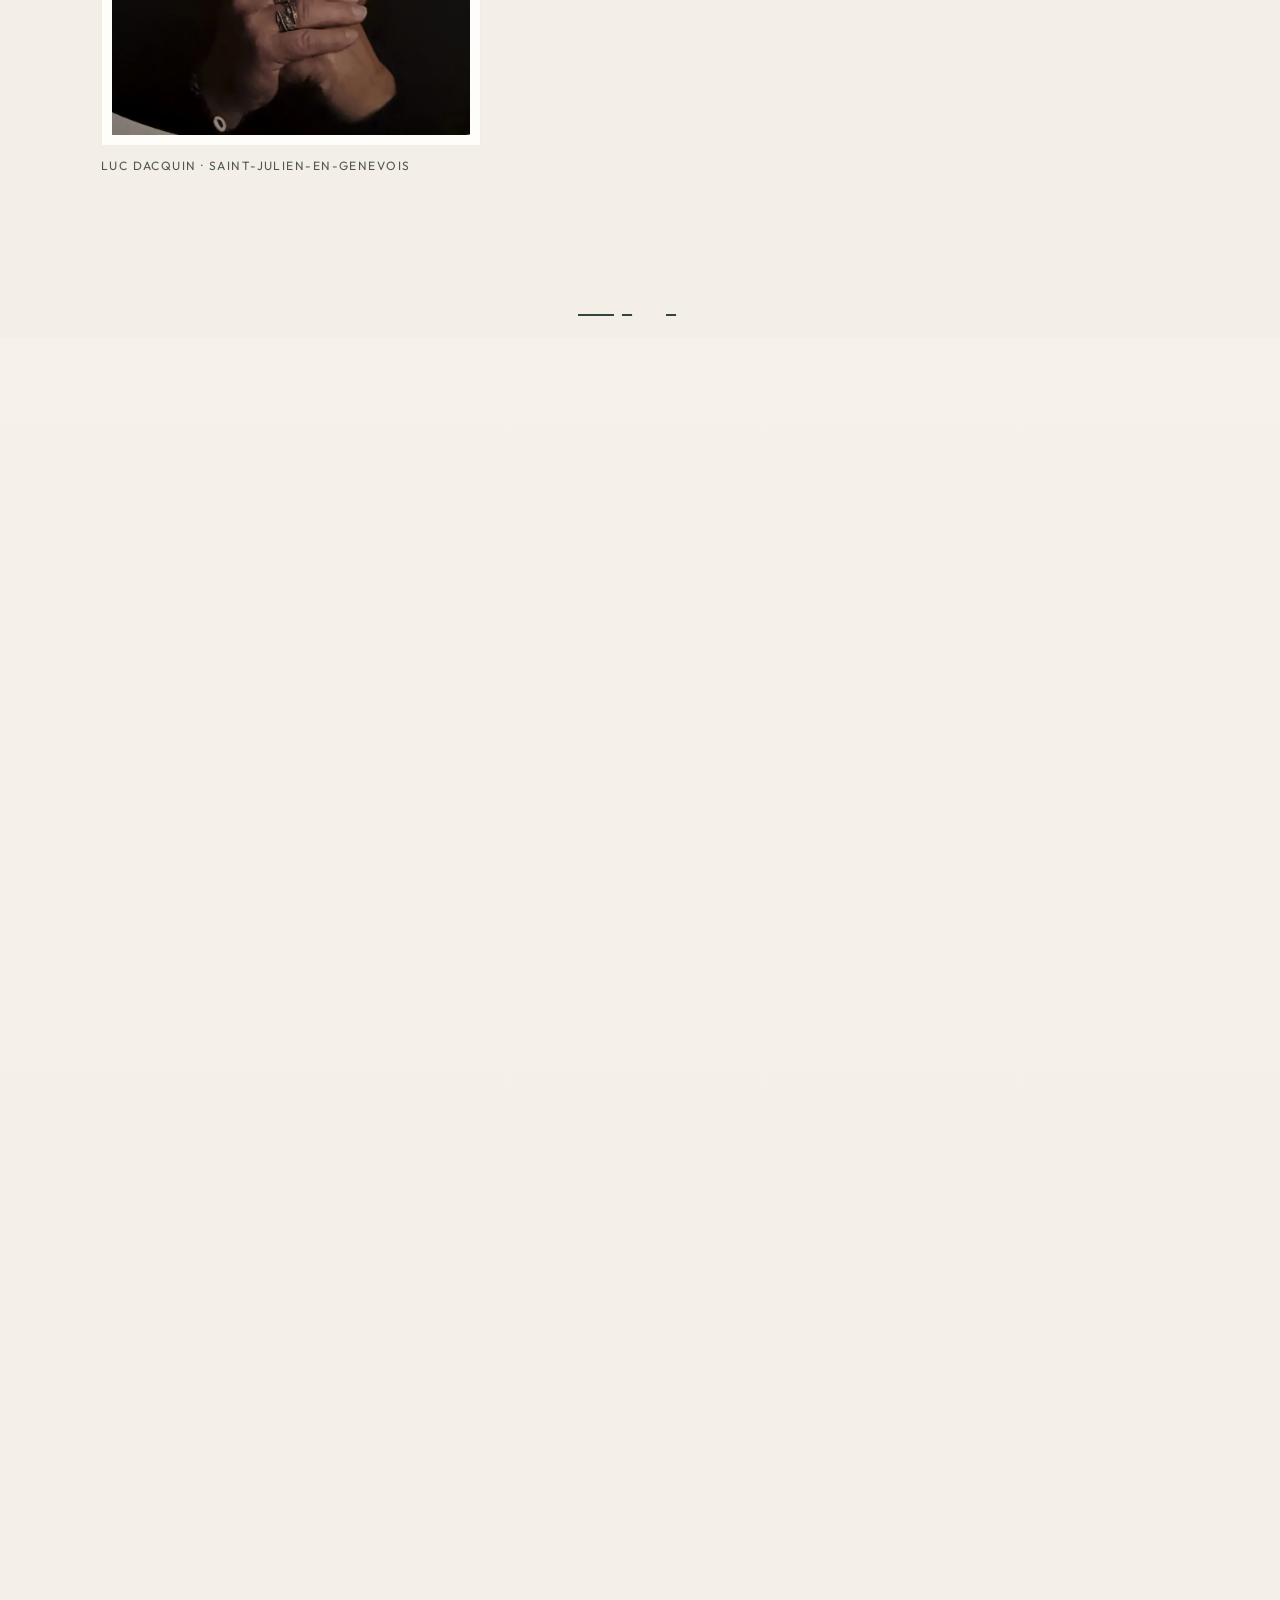
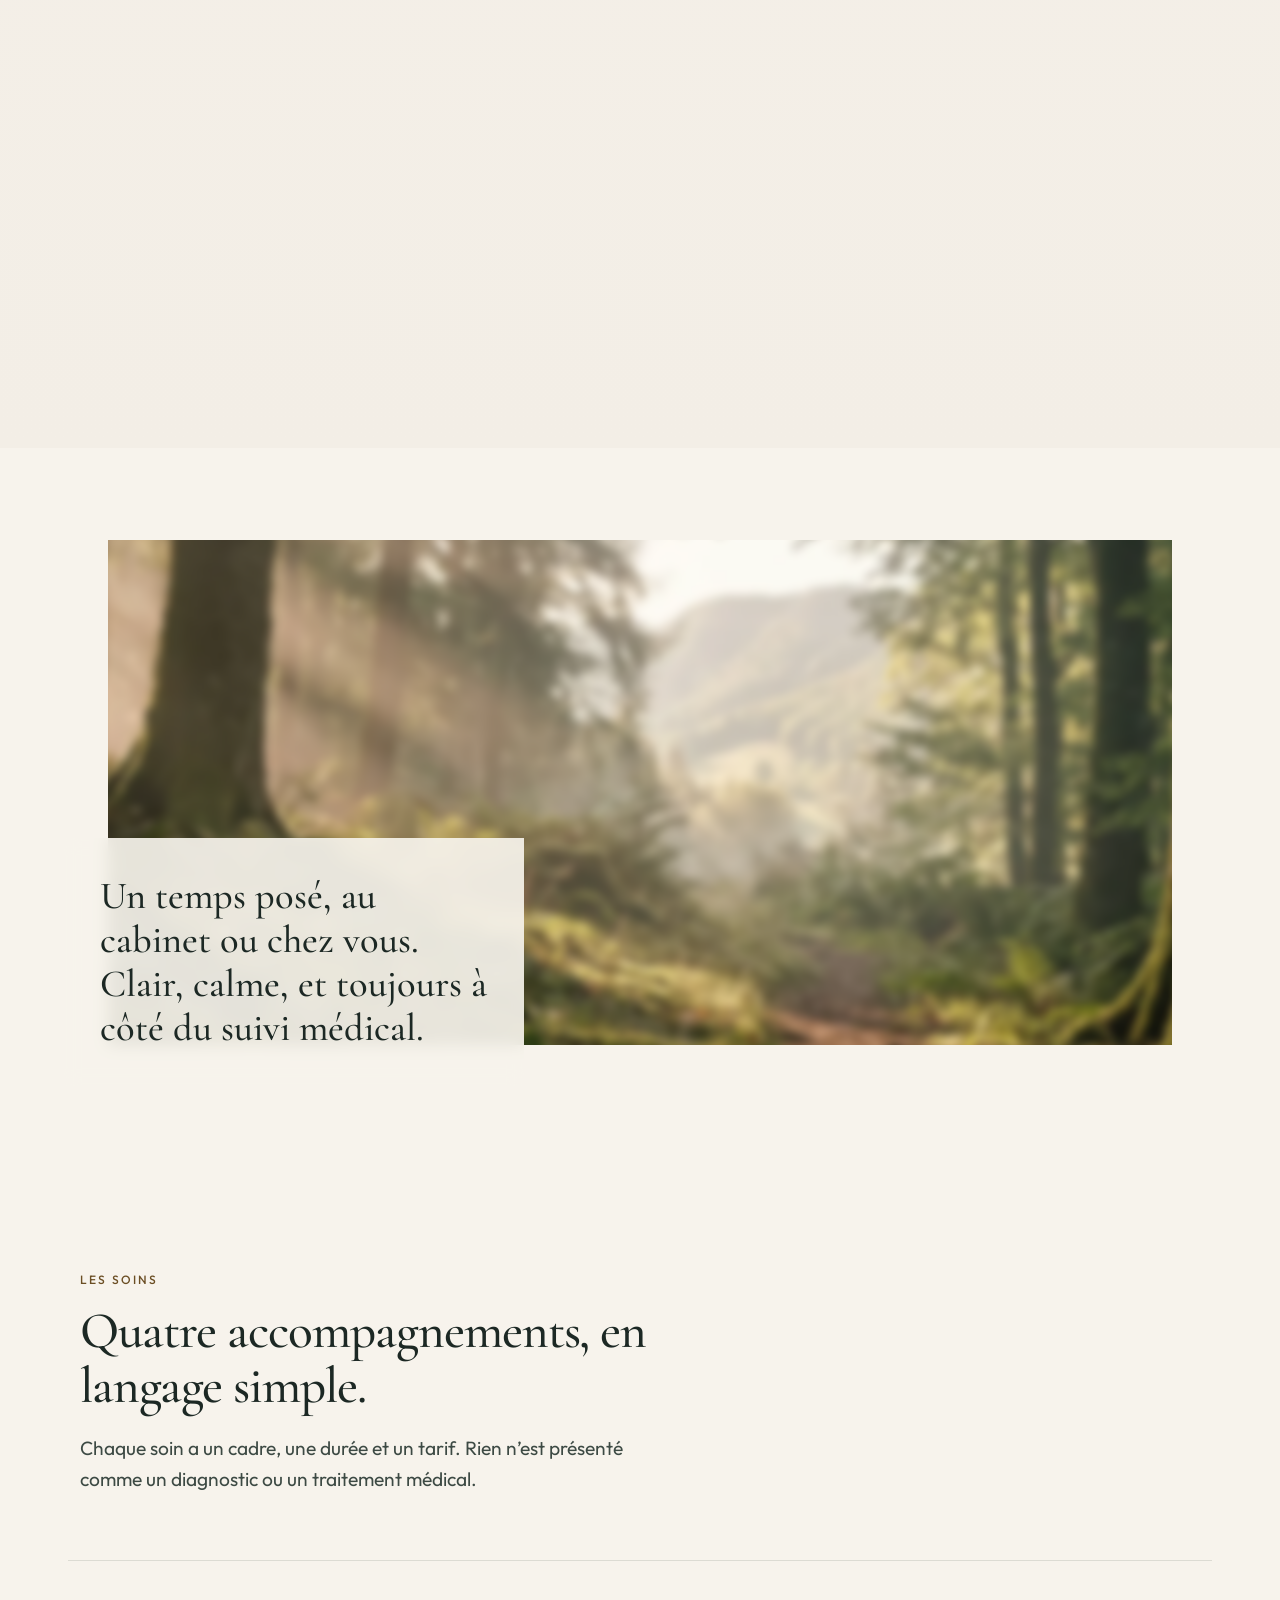
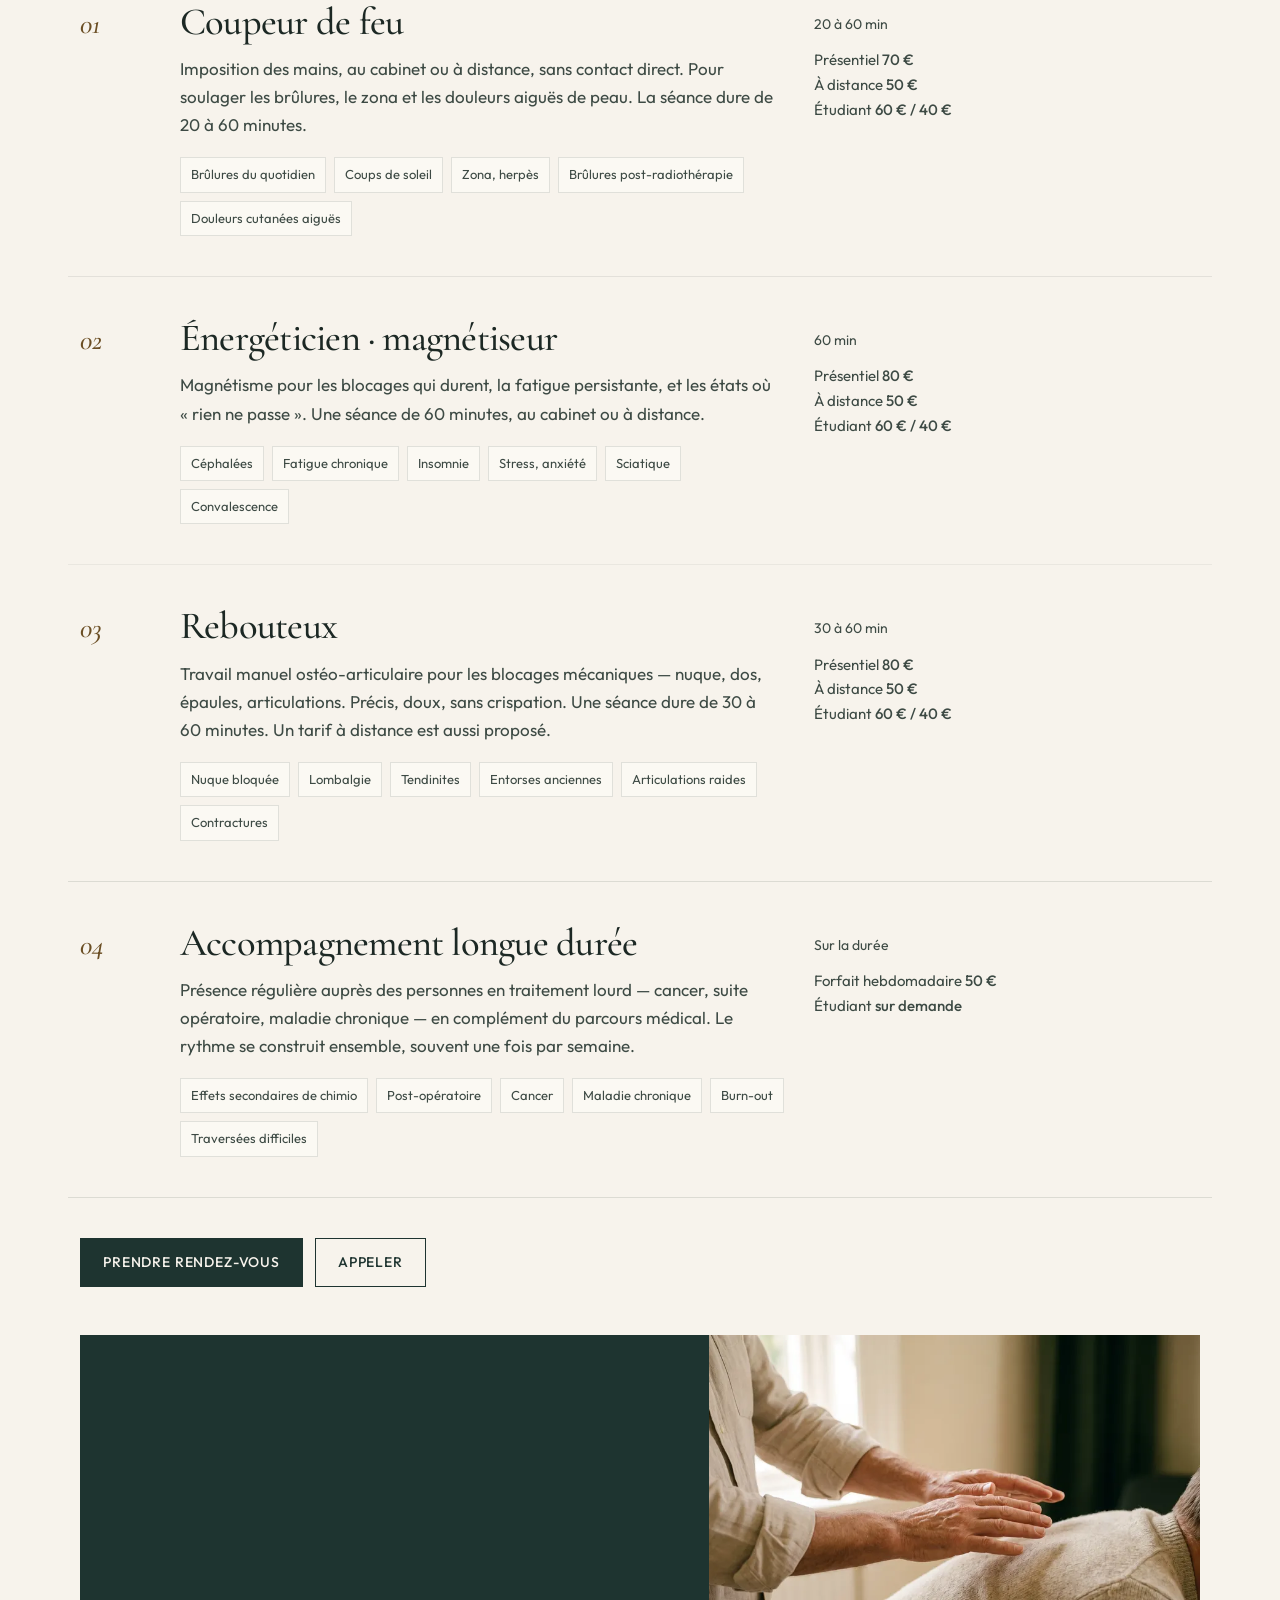
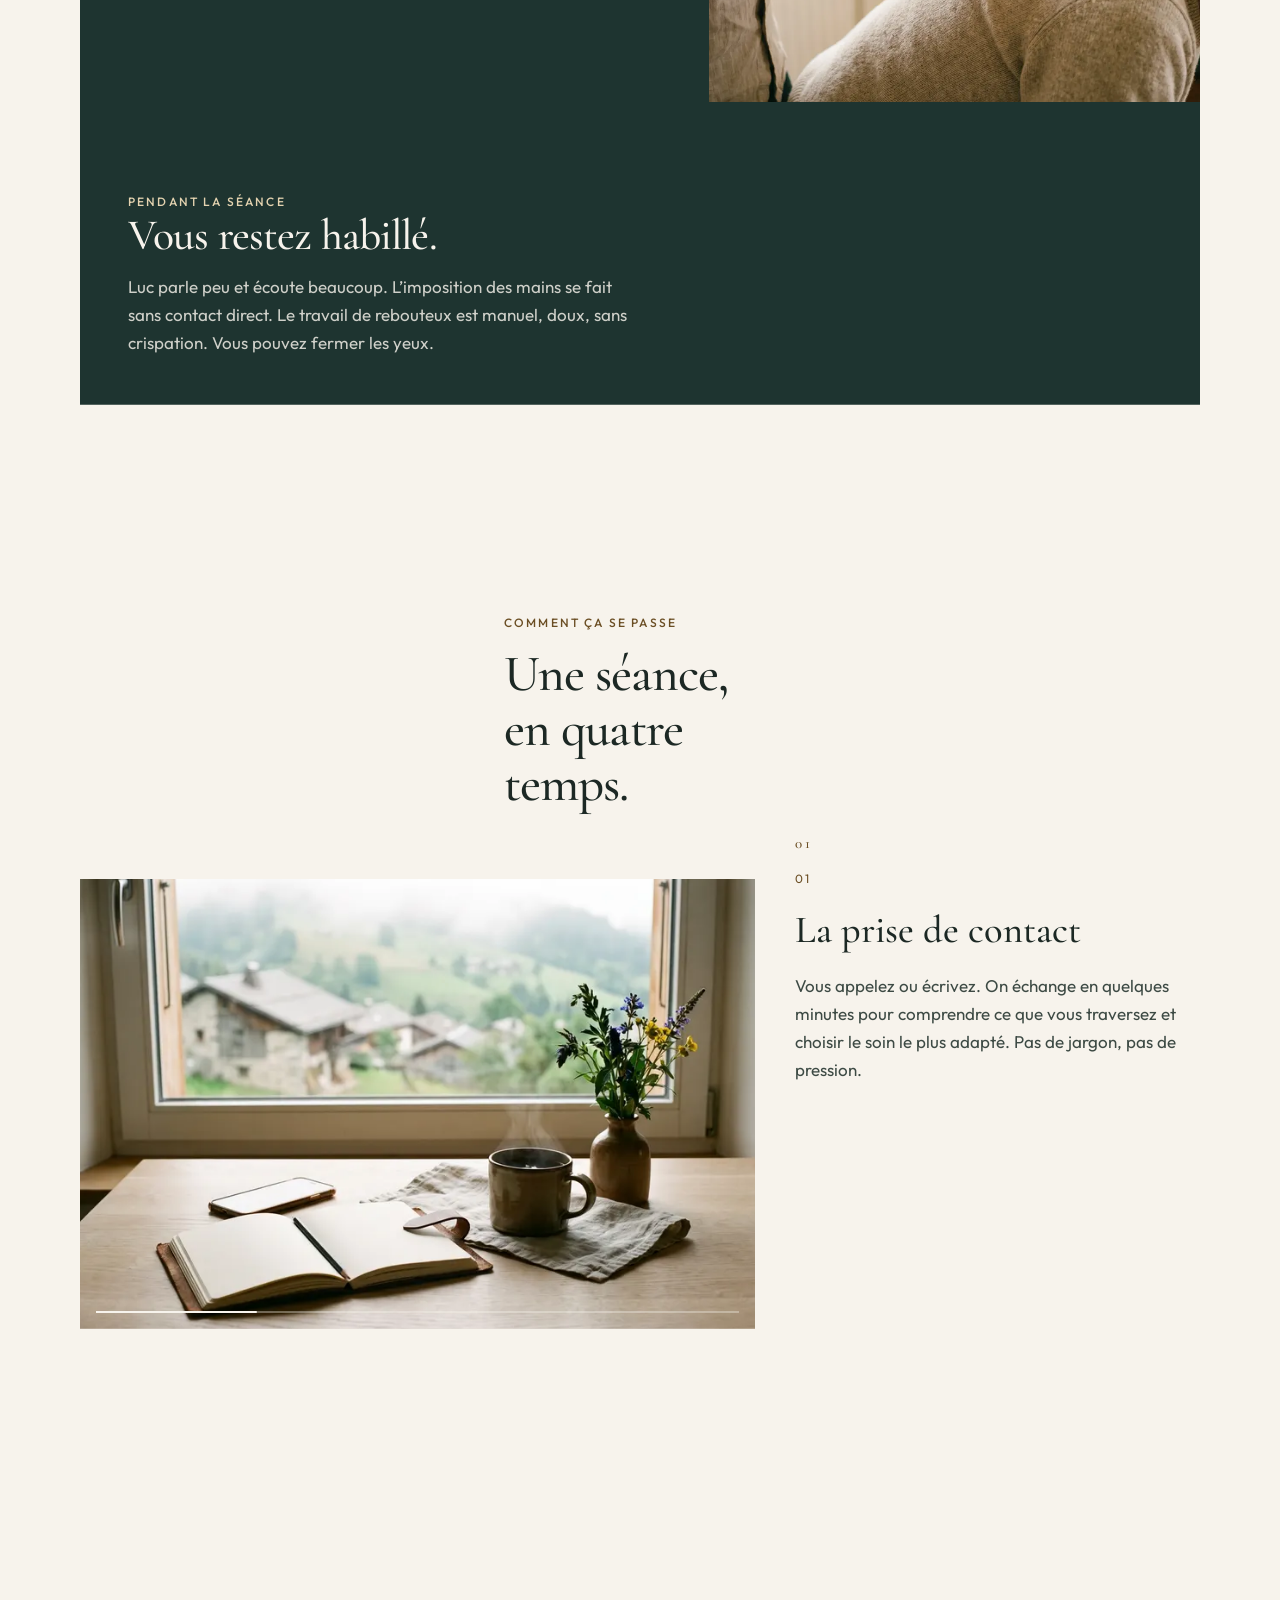
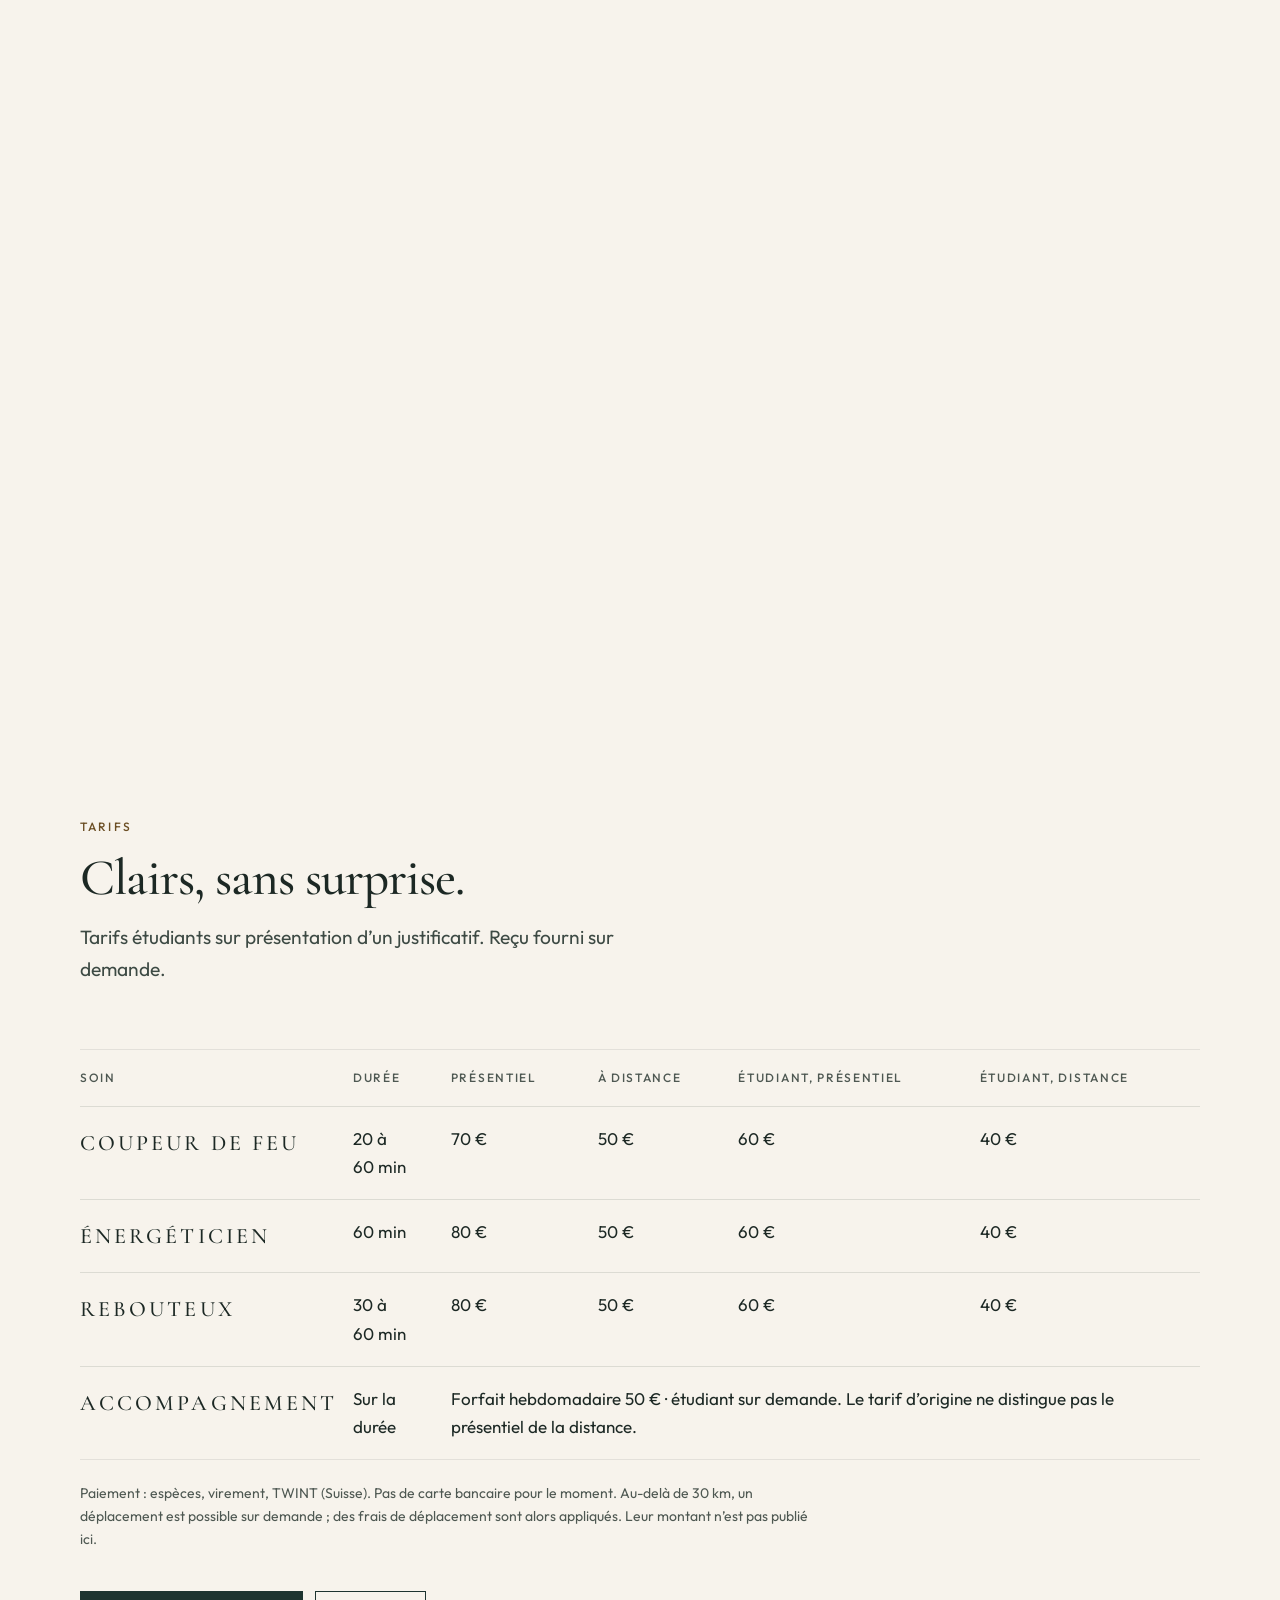
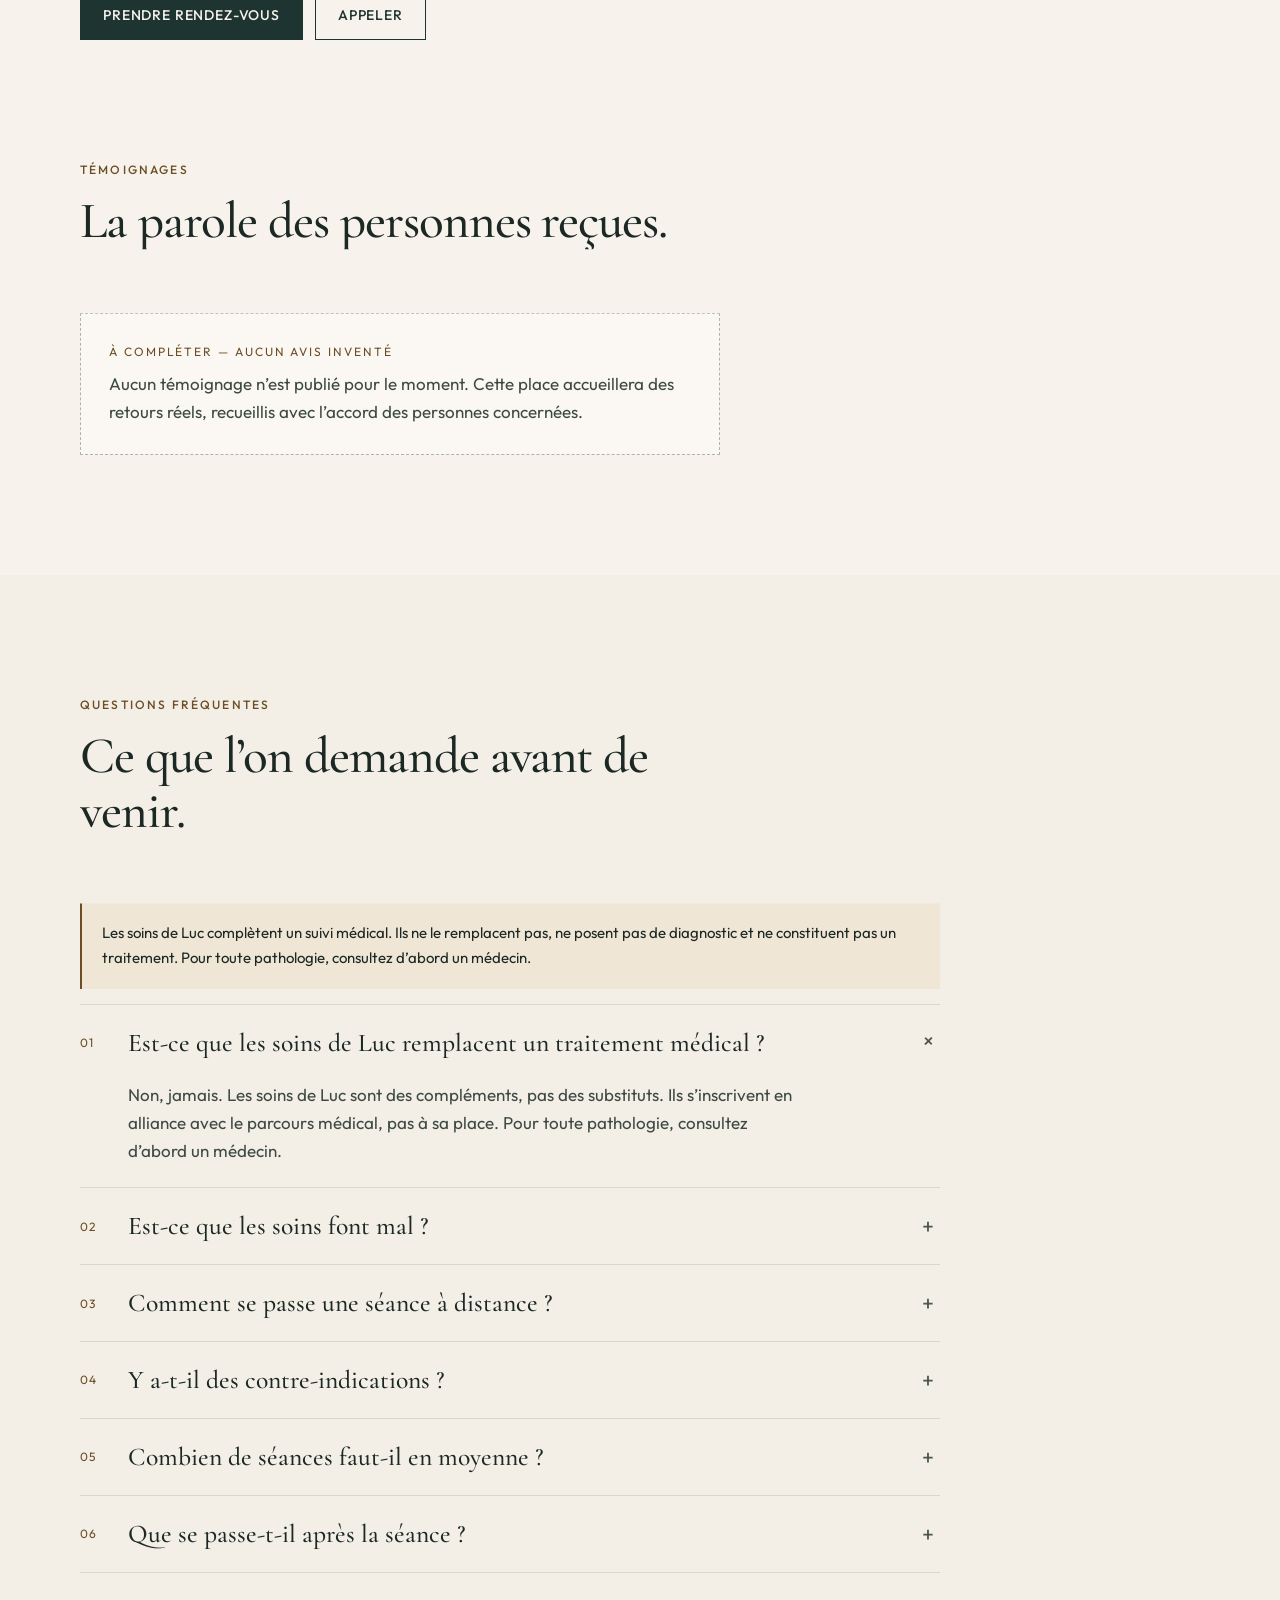
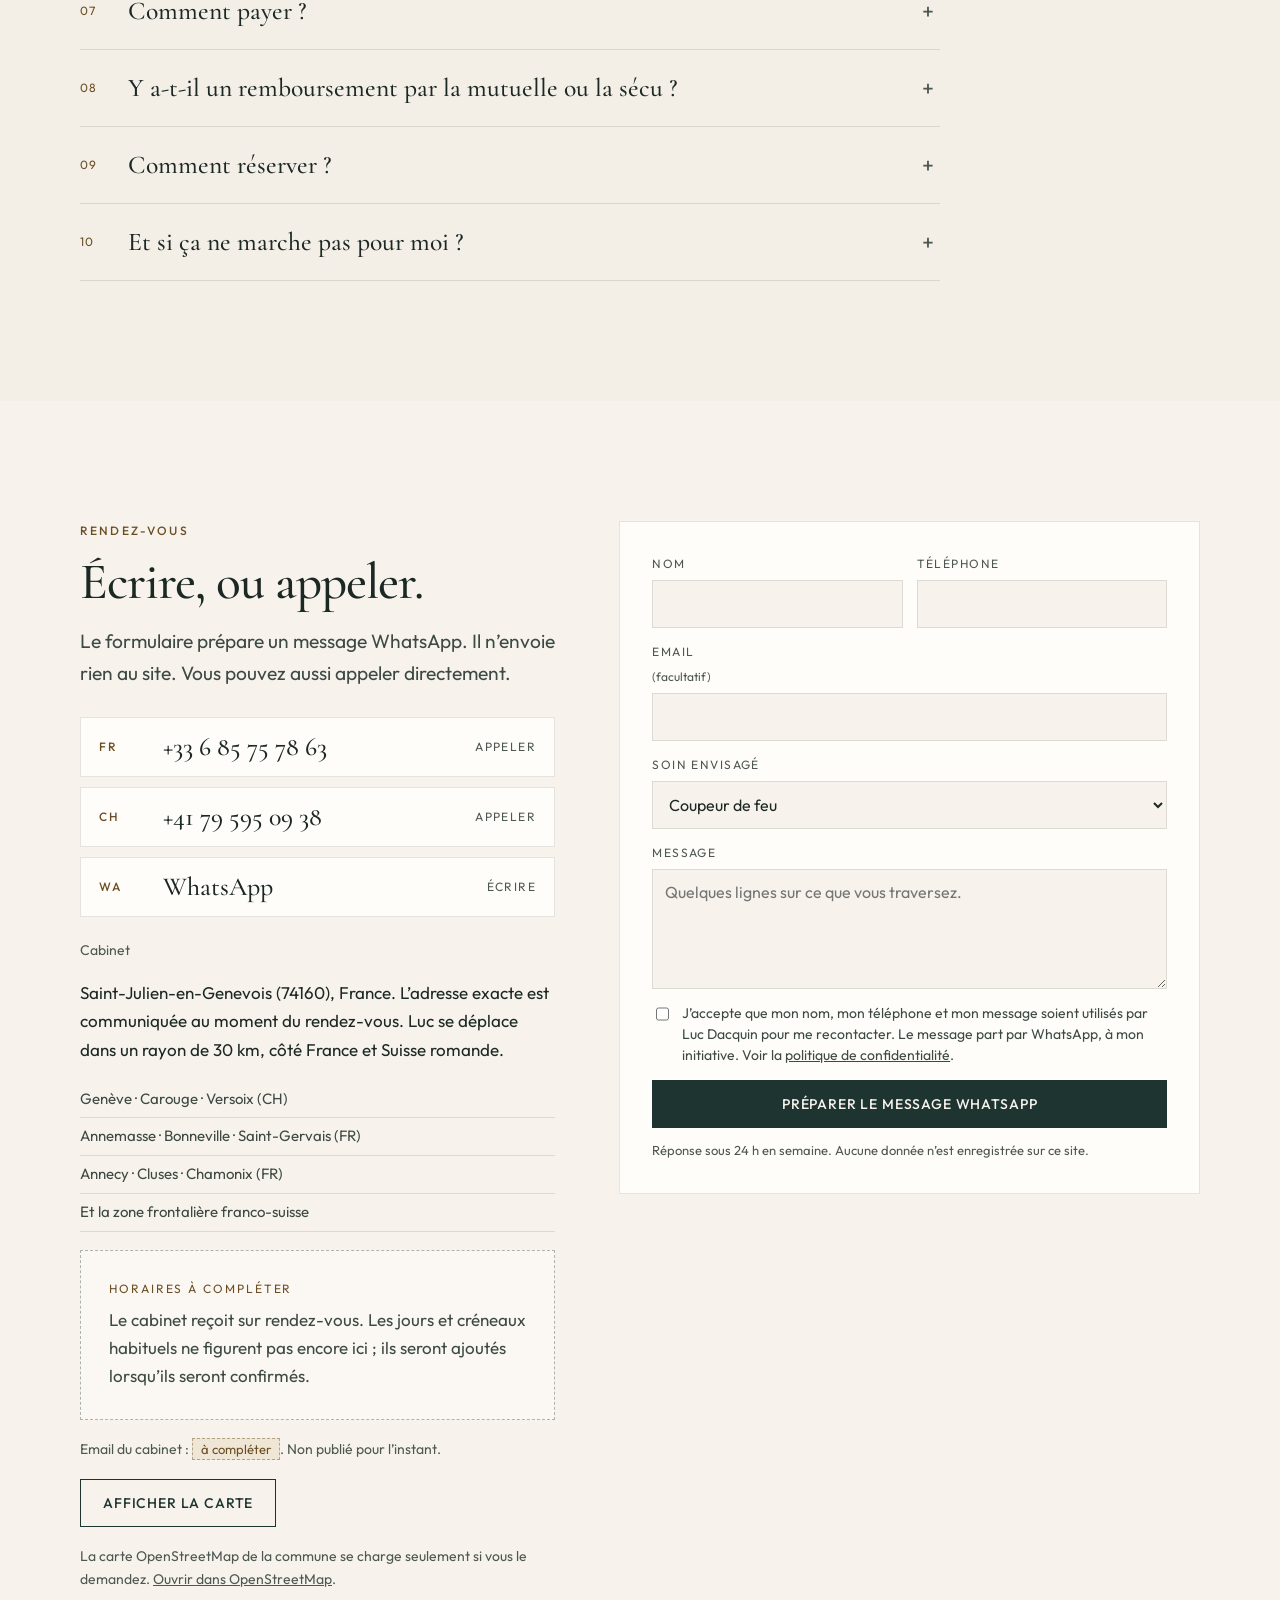
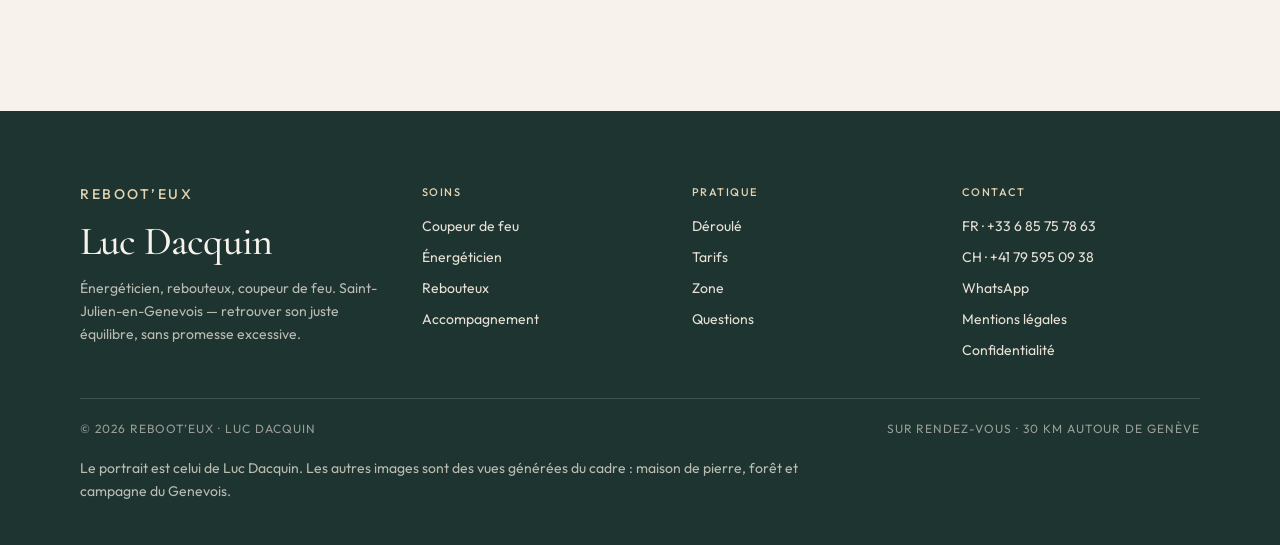
==== commit 7e3ac4bf: "Remplace les images de maquette par les vues générées. Chaque emplacement a sa photo, en WebP et JPE" ====
--- a/index.html
+++ b/index.html
@@ -15,12 +15,14 @@
   <meta property="og:title" content="Luc Dacquin — énergéticien, rebouteux, coupeur de feu" />
   <meta property="og:description" content="Des séances calmes et expliquées simplement, au cabinet de Saint-Julien-en-Genevois ou à distance. En complément du suivi médical." />
   <meta property="og:url" content="https://sylviogrande-maker.github.io/rebooteux-demo/" />
-  <meta property="og:image" content="https://sylviogrande-maker.github.io/rebooteux-demo/assets/forest-light.jpg" />
-  <meta property="og:image:alt" content="Lumière du matin entre les arbres." />
+  <meta property="og:image" content="https://sylviogrande-maker.github.io/rebooteux-demo/assets/band-1200.jpg" />
+  <meta property="og:image:width" content="1200" />
+  <meta property="og:image:height" content="670" />
+  <meta property="og:image:alt" content="Lumière du matin dans une forêt du Genevois, sentier et fougères, le Salève au loin." />
   <meta name="twitter:card" content="summary_large_image" />
   <meta name="theme-color" content="#F4EFE6" />
   <link rel="icon" href="assets/favicon.svg" type="image/svg+xml" />
-  <link rel="preload" as="image" href="assets/hero-room.webp" type="image/webp" fetchpriority="high" />
+  <link rel="preload" as="image" href="assets/hero-1200.webp" type="image/webp" imagesrcset="assets/hero-800.webp 800w, assets/hero-1200.webp 1200w, assets/hero-1792.webp 1792w" imagesizes="(max-width: 980px) 92vw, 38vw" fetchpriority="high" />
   <link rel="stylesheet" href="styles.css" />
   <script>
     document.documentElement.classList.add("js");
@@ -101,13 +103,12 @@
             <div class="frame">
               <div class="hero-mask" data-hero-mask>
                 <picture>
-                  <source srcset="assets/hero-room.webp" type="image/webp" />
-                  <img data-hero-img src="assets/hero-room.jpg" width="864" height="1152" alt="Lumière du matin sur du linge clair et du bois pâle, dans une pièce calme." fetchpriority="high" />
+                  <source type="image/webp" srcset="assets/hero-800.webp 800w, assets/hero-1200.webp 1200w, assets/hero-1792.webp 1792w" sizes="(max-width: 980px) 92vw, 38vw" />
+                  <img data-hero-img src="assets/hero-1200.jpg" srcset="assets/hero-800.jpg 800w, assets/hero-1200.jpg 1200w, assets/hero-1792.jpg 1792w" sizes="(max-width: 980px) 92vw, 38vw" width="1792" height="2400" alt="Cabinet lumineux dans une maison de pierre : fauteuil en chêne, linge de lin plié, carafe en céramique, vue sur les collines du Genevois." fetchpriority="high" />
                 </picture>
               </div>
             </div>
           </div>
-          <figcaption data-hero-caption>Image d’ambiance · lumière, lin, bois</figcaption>
         </figure>
       </div>
       <div class="container">
@@ -160,8 +161,8 @@
     <section class="band" id="manifeste" aria-label="Intention du cabinet">
       <div class="band-media" data-band>
         <picture>
-          <source srcset="assets/forest-light.webp" type="image/webp" />
-          <img data-parallax src="assets/forest-light.jpg" width="1200" height="675" alt="Lumière du matin entre les arbres." loading="lazy" />
+          <source type="image/webp" srcset="assets/band-800.webp 800w, assets/band-1200.webp 1200w, assets/band-1800.webp 1800w" sizes="100vw" />
+          <img data-parallax src="assets/band-1200.jpg" srcset="assets/band-800.jpg 800w, assets/band-1200.jpg 1200w, assets/band-1800.jpg 1800w" sizes="100vw" width="2560" height="1429" alt="Lumière du matin dans une forêt du Genevois, sentier et fougères, le Salève au loin." loading="lazy" />
         </picture>
       </div>
       <div class="band-card" data-reveal>
@@ -261,8 +262,8 @@
       <div class="container">
         <aside class="split-note" data-hands>
           <picture>
-            <source srcset="assets/hands-linen.webp" type="image/webp" />
-            <img src="assets/hands-linen.jpg" width="1100" height="825" alt="Deux mains au-dessus d’un linge clair, dans une lumière douce. Photographie d’ambiance." loading="lazy" />
+            <source type="image/webp" srcset="assets/hands-800.webp 800w, assets/hands-1200.webp 1200w, assets/hands-1800.webp 1800w" sizes="(max-width: 980px) 100vw, 50vw" />
+            <img src="assets/hands-1200.jpg" srcset="assets/hands-800.jpg 800w, assets/hands-1200.jpg 1200w, assets/hands-1800.jpg 1800w" sizes="(max-width: 980px) 100vw, 50vw" width="2400" height="1792" alt="Les mains du praticien au-dessus de l’épaule d’une personne habillée, sans la toucher." loading="lazy" />
           </picture>
           <div>
             <p class="eyebrow">Pendant la séance</p>
@@ -283,26 +284,26 @@
           <div class="visit-visual">
             <figure class="visit-shot" data-shot>
               <picture>
-                <source srcset="assets/hero-room.webp" type="image/webp" />
-                <img src="assets/hero-room.jpg" width="864" height="1152" alt="Illustration de maquette à remplacer : lumière du matin sur du linge et du bois. Ce n’est pas le cabinet." loading="lazy" />
+                <source type="image/webp" srcset="assets/visit-1-800.webp 800w, assets/visit-1-1200.webp 1200w, assets/visit-1-1800.webp 1800w" sizes="(max-width: 980px) 92vw, 52vw" />
+                <img src="assets/visit-1-1200.jpg" srcset="assets/visit-1-800.jpg 800w, assets/visit-1-1200.jpg 1200w, assets/visit-1-1800.jpg 1800w" sizes="(max-width: 980px) 92vw, 52vw" width="2528" height="1696" alt="Un téléphone, un carnet ouvert et une tisane sur une table en chêne, devant un village de montagne." loading="lazy" />
               </picture>
             </figure>
             <figure class="visit-shot" data-shot>
               <picture>
-                <source srcset="assets/forest-light.webp" type="image/webp" />
-                <img src="assets/forest-light.jpg" width="1280" height="720" alt="Illustration de maquette à remplacer : lumière entre les arbres. Ce n’est pas le cabinet." loading="lazy" />
+                <source type="image/webp" srcset="assets/visit-2-800.webp 800w, assets/visit-2-1200.webp 1200w, assets/visit-2-1800.webp 1800w" sizes="(max-width: 980px) 92vw, 52vw" />
+                <img src="assets/visit-2-1200.jpg" srcset="assets/visit-2-800.jpg 800w, assets/visit-2-1200.jpg 1200w, assets/visit-2-1800.jpg 1800w" sizes="(max-width: 980px) 92vw, 52vw" width="2528" height="1696" alt="Un verre d’eau, une carafe et des vêtements confortables pliés près d’un fauteuil." loading="lazy" />
               </picture>
             </figure>
             <figure class="visit-shot" data-shot>
               <picture>
-                <source srcset="assets/hands-linen.webp" type="image/webp" />
-                <img src="assets/hands-linen.jpg" width="1152" height="864" alt="Illustration de maquette à remplacer : deux mains au-dessus d’un linge clair. Ce n’est pas le cabinet." loading="lazy" />
+                <source type="image/webp" srcset="assets/visit-3-800.webp 800w, assets/visit-3-1200.webp 1200w, assets/visit-3-1800.webp 1800w" sizes="(max-width: 980px) 92vw, 52vw" />
+                <img src="assets/visit-3-1200.jpg" srcset="assets/visit-3-800.jpg 800w, assets/visit-3-1200.jpg 1200w, assets/visit-3-1800.jpg 1800w" sizes="(max-width: 980px) 92vw, 52vw" width="2228" height="1696" alt="Une personne habillée allongée sous une couverture ; les mains du praticien au-dessus de ses jambes, sans contact." loading="lazy" />
               </picture>
             </figure>
             <figure class="visit-shot" data-shot>
               <picture>
-                <source srcset="assets/forest-light.webp" type="image/webp" />
-                <img src="assets/forest-light.jpg" width="1280" height="720" alt="Illustration de maquette à remplacer : lumière entre les arbres. Ce n’est pas le cabinet." loading="lazy" />
+                <source type="image/webp" srcset="assets/visit-4-800.webp 800w, assets/visit-4-1200.webp 1200w, assets/visit-4-1800.webp 1800w" sizes="(max-width: 980px) 92vw, 52vw" />
+                <img src="assets/visit-4-1200.jpg" srcset="assets/visit-4-800.jpg 800w, assets/visit-4-1200.jpg 1200w, assets/visit-4-1800.jpg 1800w" sizes="(max-width: 980px) 92vw, 52vw" width="2528" height="1696" alt="Un chemin herbeux entre les prés et un muret de pierres au coucher du soleil, le Salève en fond." loading="lazy" />
               </picture>
             </figure>
             <div class="visit-meter" aria-hidden="true"><span data-meter></span></div>
@@ -332,7 +333,6 @@
           </div>
         </div>
       </div>
-      <p class="container visit-credit">Images d’ambiance à remplacer. Ce sont des illustrations de maquette, pas des photographies du cabinet.</p>
     </section>
 
     <section class="section" id="tarifs" style="padding-top:0">
@@ -580,7 +580,7 @@
         <span>© 2026 Reboot’eux · Luc Dacquin</span>
         <span>Sur rendez-vous · 30&nbsp;km autour de Genève</span>
       </div>
-      <p class="photo-note">Le portrait est celui de Luc Dacquin. Les autres photographies sont des illustrations de maquette à remplacer : elles ne montrent pas le cabinet.</p>
+      <p class="photo-note">Le portrait est celui de Luc Dacquin. Les autres images sont des vues générées du cadre : maison de pierre, forêt et campagne du Genevois.</p>
     </div>
   </footer>
 
--- a/styles.css
+++ b/styles.css
@@ -362,9 +362,10 @@
 }
 .hero-figure .frame img {
   width: 100%;
-  height: min(64vh, 680px);
+  height: auto;
+  aspect-ratio: 1792 / 2400;
   object-fit: cover;
-  object-position: center 42%;
+  object-position: center center;
 }
 .hero-actions { display: flex; flex-wrap: wrap; gap: 12px; }
 .frame {
@@ -498,7 +499,7 @@
   background: var(--forest);
   color: #F4EFE6;
 }
-.split-note img { width: 100%; height: 100%; max-height: 420px; object-fit: cover; }
+.split-note img { width: 100%; height: auto; aspect-ratio: 2400 / 1792; object-fit: cover; object-position: center; }
 .split-note div { padding: clamp(24px, 4vw, 48px); }
 .split-note h2 { color: #F7F3EC; font-size: clamp(32px, 3.4vw, 48px); }
 .split-note p { color: rgba(247, 243, 236, 0.82); margin: 14px 0 0; }
@@ -760,10 +761,10 @@
   .dock-call { white-space: nowrap; }
   .dock[hidden], body.nav-open .dock { display: none; }
   .portrait-wrap { width: min(100%, 360px); }
-  .hero-figure .frame img { height: auto; max-height: none; aspect-ratio: 4/5; }
+  .hero-figure .frame img { aspect-ratio: 1792 / 2400; }
   .band { min-height: 70vh; }
   .form-row { grid-template-columns: 1fr; }
-  .split-note img { max-height: 240px; }
+  .split-note img { max-height: none; }
   .channel span { font-size: 22px; }
   .footer-grid { gap: 28px; }
 }
@@ -823,8 +824,10 @@
 .visit-shot:nth-child(4) { grid-area: 4 / 1; }
 .visit-shot img {
   width: 100%;
-  height: min(46vh, 420px);
+  height: auto;
+  aspect-ratio: 3 / 2;
   object-fit: cover;
+  object-position: center;
 }
 .visit-index, .visit-meter { display: none; }
 .visit-step:nth-child(2) { grid-area: 1 / 2; }
@@ -839,13 +842,6 @@
   font-weight: 500;
 }
 .visit-step p { margin: 0; color: var(--ink-2); max-width: 36rem; }
-.visit-credit {
-  margin: 28px auto 0;
-  max-width: 46rem;
-  font-size: 12px;
-  line-height: 1.5;
-  color: var(--ink-3);
-}
 
 @media (max-width: 980px) {
   .story-layout, .visit-stage { grid-template-columns: 1fr; }
@@ -857,7 +853,7 @@
   .visit-step:nth-child(4) { grid-area: 6 / 1; }
   .visit-shot:nth-child(4) { grid-area: 7 / 1; }
   .visit-step:nth-child(5) { grid-area: 8 / 1; }
-  .visit-shot img { height: 220px; }
+  .visit-shot img { height: auto; aspect-ratio: 3 / 2; }
 }
 
 html.motion .story.section { padding: 0; }
@@ -920,13 +916,16 @@
   flex: 1 1 auto;
   min-height: 0;
   grid-template-columns: minmax(0, 1.25fr) minmax(260px, 0.75fr);
-  grid-template-rows: minmax(0, 1fr);
-  align-items: stretch;
+  grid-template-rows: auto;
+  align-items: center;
 }
 html.motion .visit-visual {
   position: relative;
-  height: 100%;
-  min-height: 0;
+  width: min(100%, calc(58vh * 3 / 2));
+  aspect-ratio: 3 / 2;
+  height: auto;
+  max-height: 58vh;
+  margin-inline: auto;
   overflow: hidden;
 }
 html.motion .visit-shot {
@@ -937,7 +936,9 @@
 html.motion .visit-shot img {
   width: 100%;
   height: 100%;
+  aspect-ratio: auto;
   object-fit: cover;
+  object-position: center;
   transform-origin: center center;
 }
 html.motion .visit-meter {
@@ -1011,13 +1012,16 @@
   html.motion .visit-head h2 { font-size: clamp(32px, 9vw, 44px); }
   html.motion .visit-stage {
     grid-template-columns: 1fr;
-    grid-template-rows: minmax(0, 0.9fr) minmax(150px, 0.85fr);
+    grid-template-rows: auto minmax(150px, 1fr);
     gap: 14px;
   }
-  html.motion .visit-visual { height: 100%; min-height: 0; }
+  html.motion .visit-visual {
+    width: 100%;
+    max-height: none;
+    aspect-ratio: 3 / 2;
+  }
   html.motion .visit-copy { height: 100%; min-height: 0; align-self: stretch; }
   html.motion .visit-step p { font-size: 15px; }
-  html.motion .visit-credit { margin-top: 18px; }
 }
 @media (max-width: 520px) {
   html.motion .portrait-wrap { width: min(188px, 54vw); }
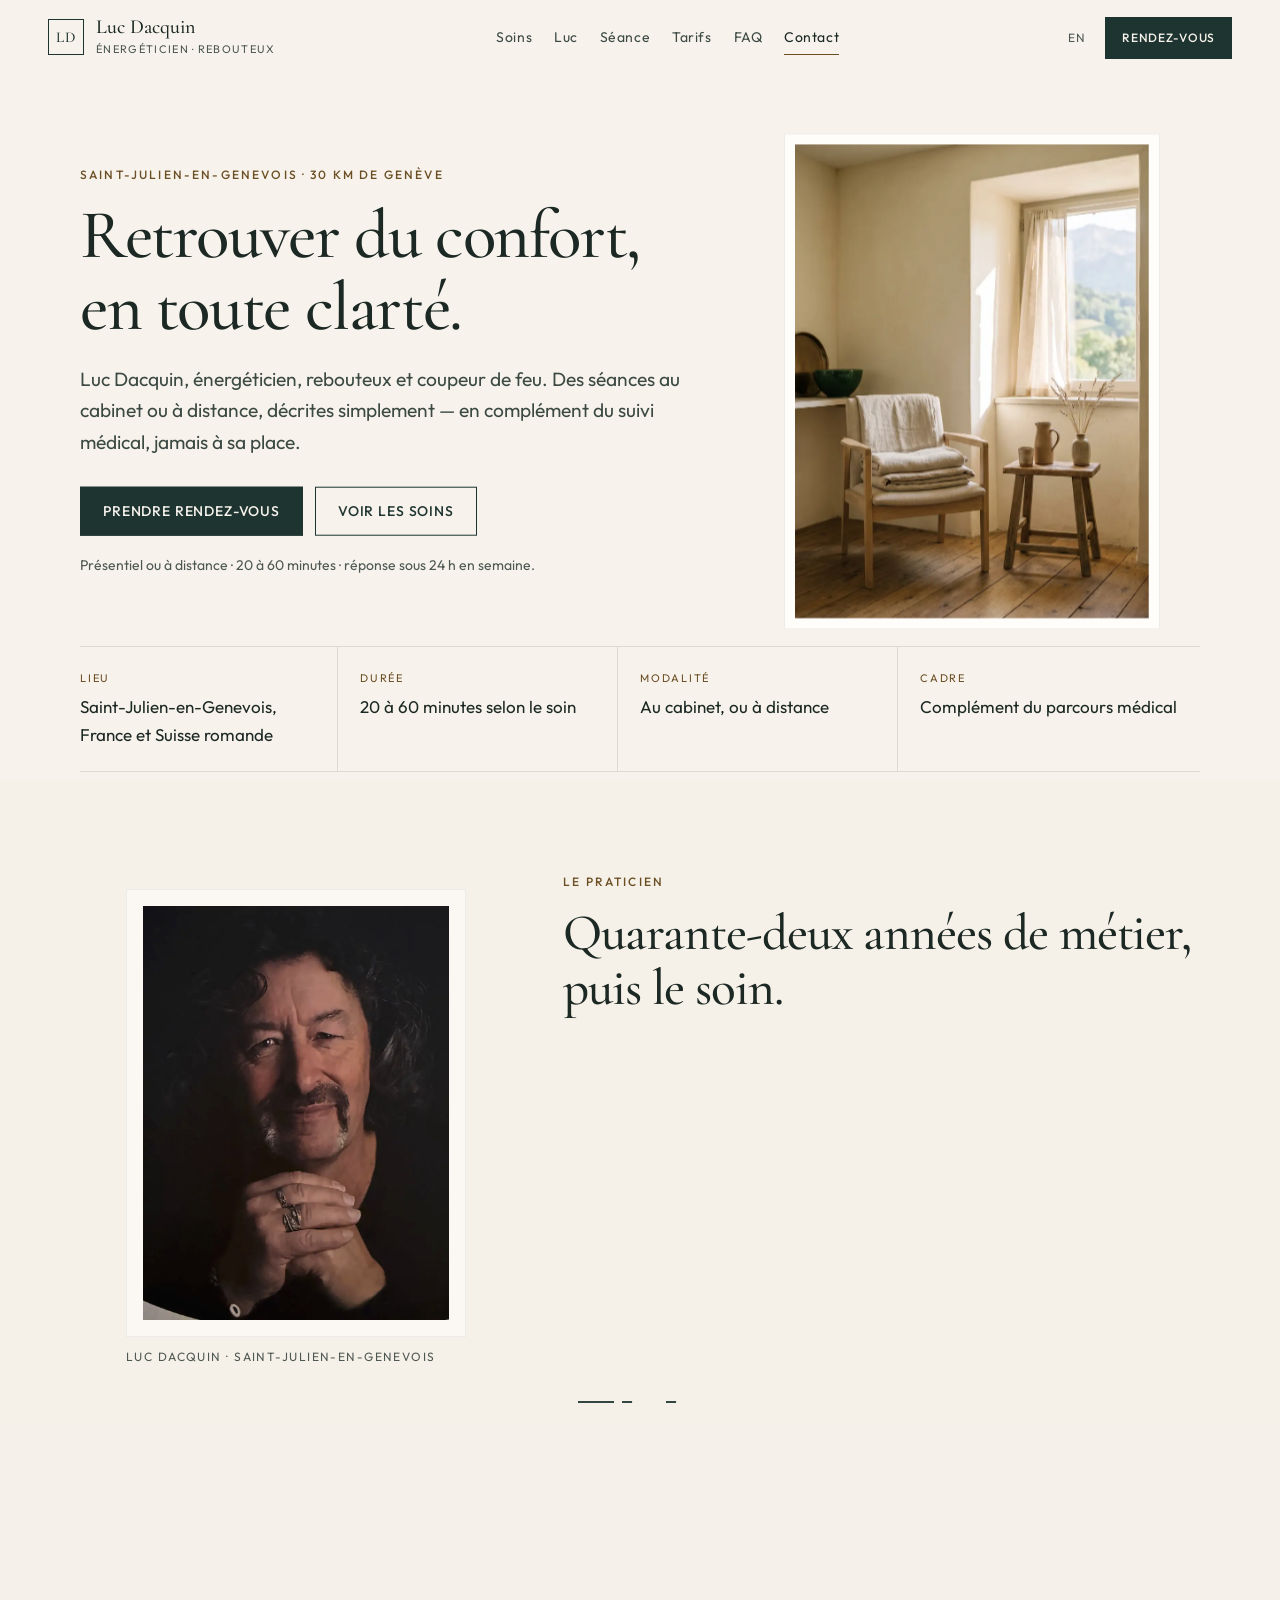
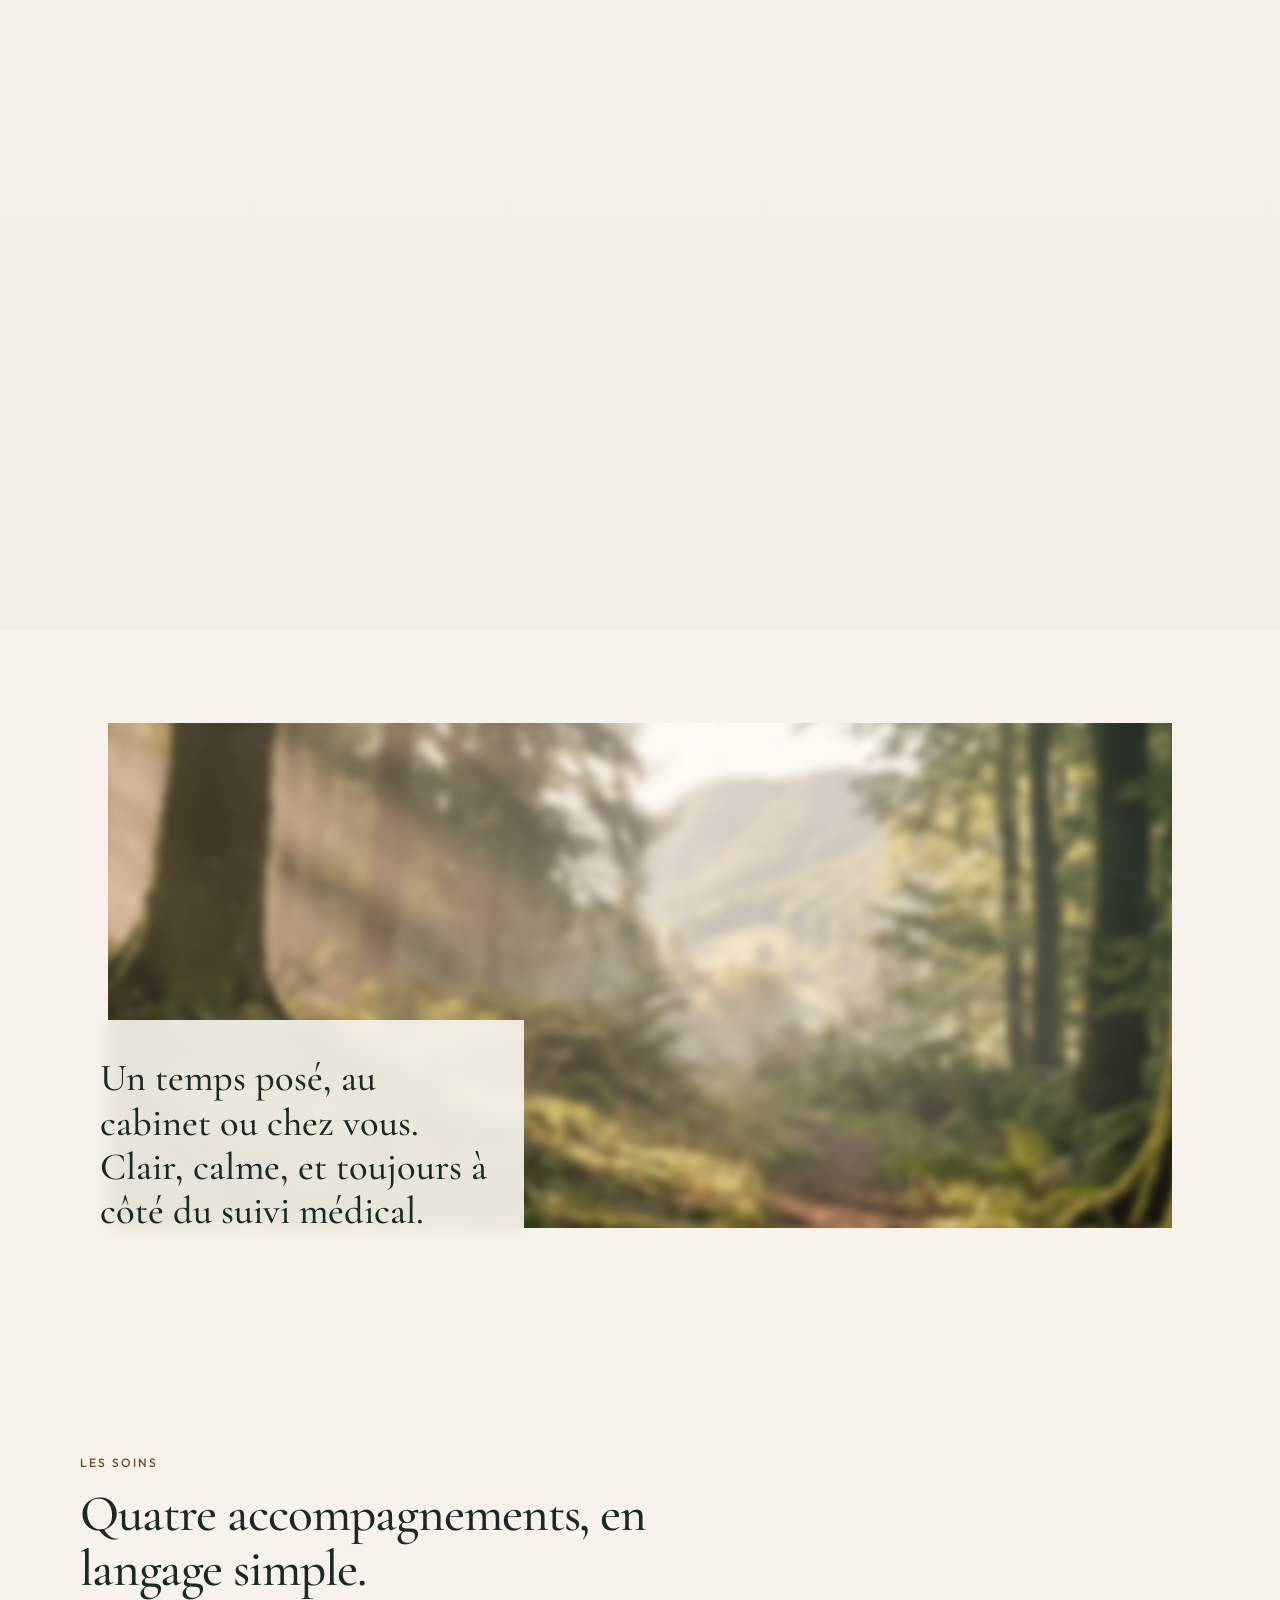
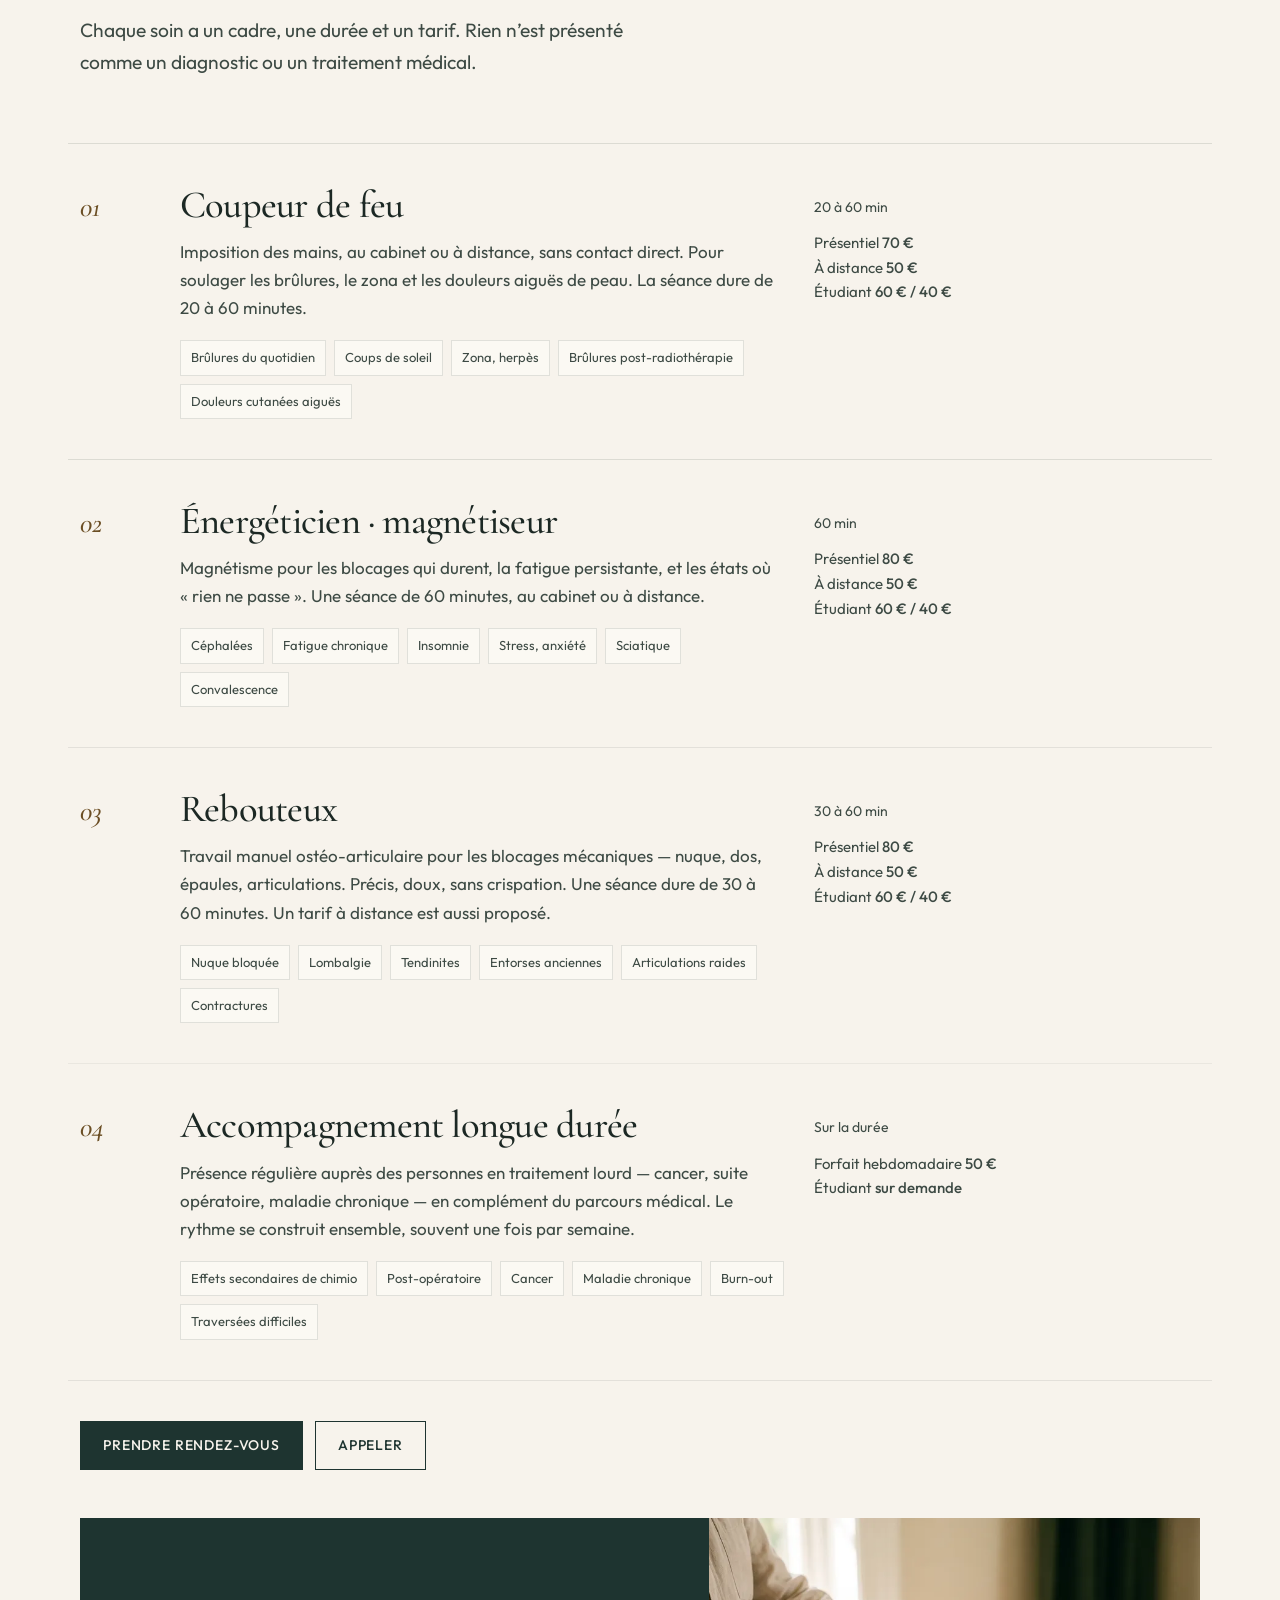
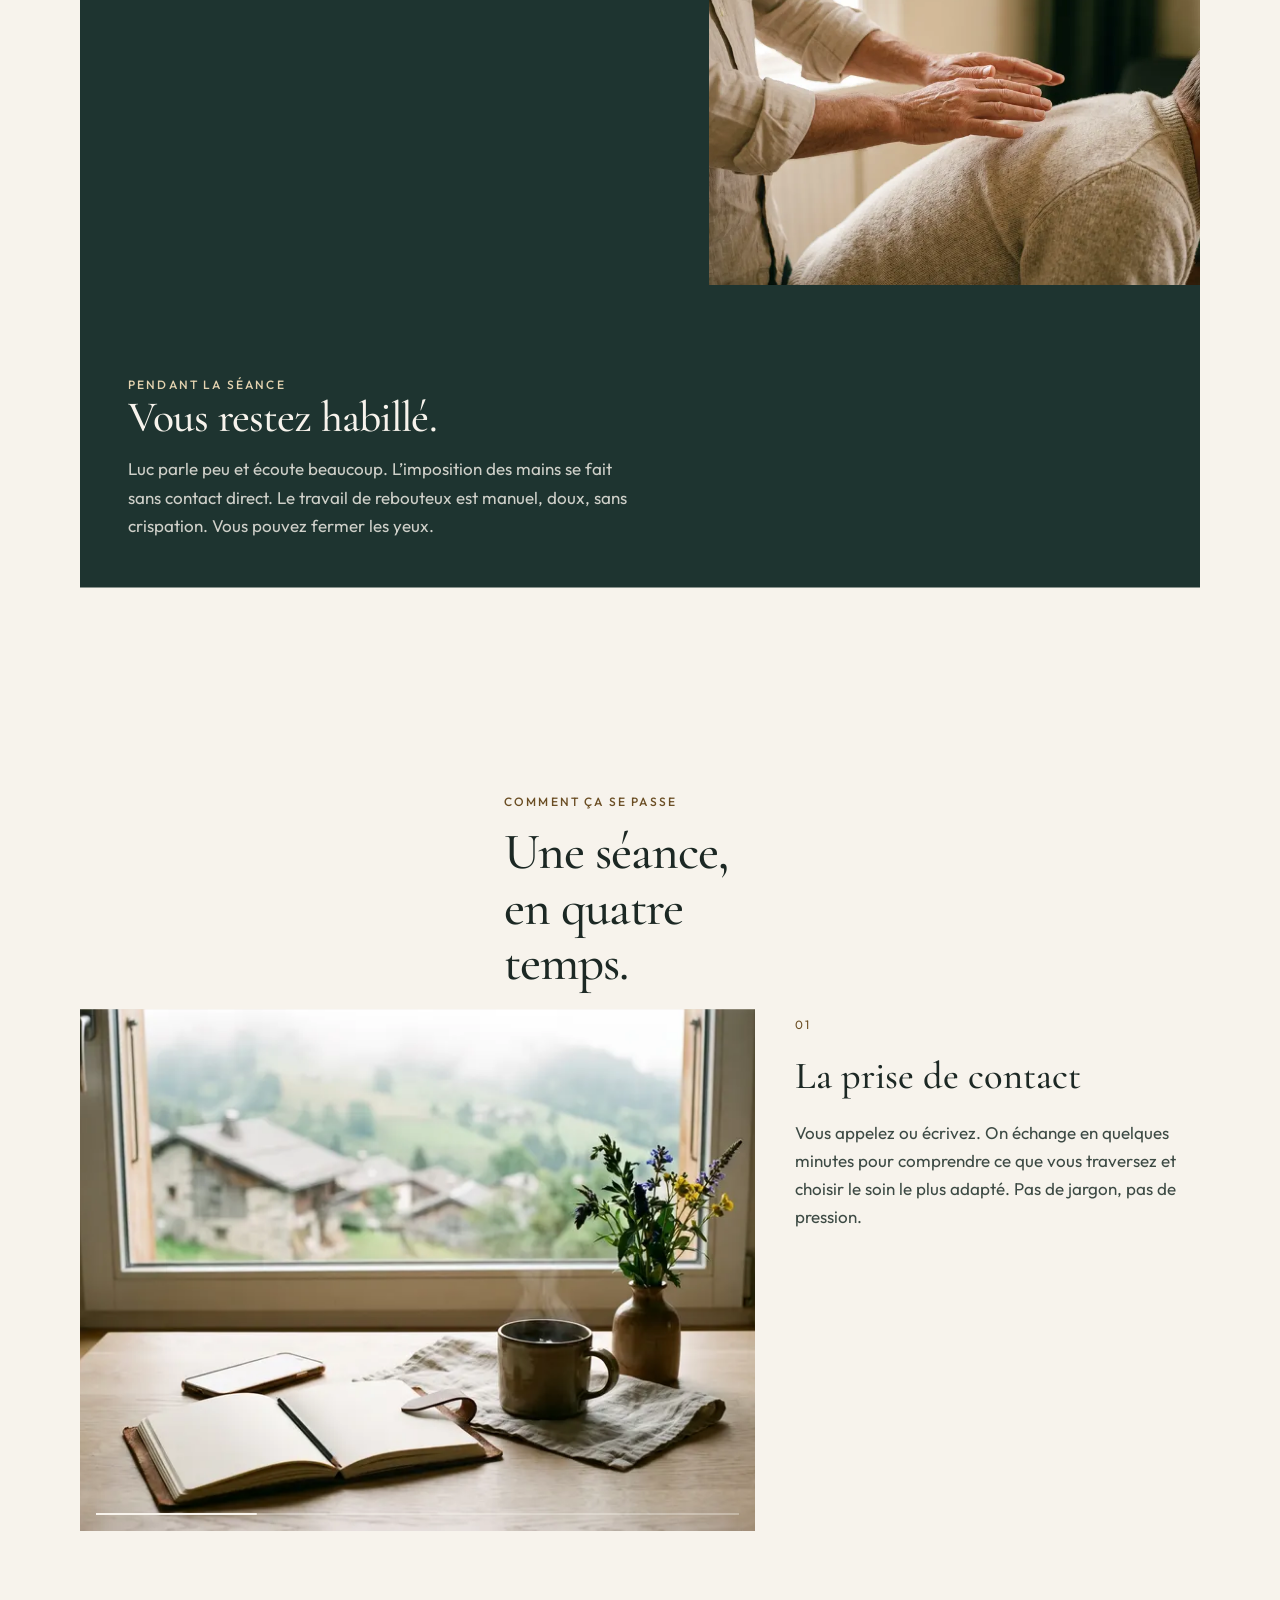
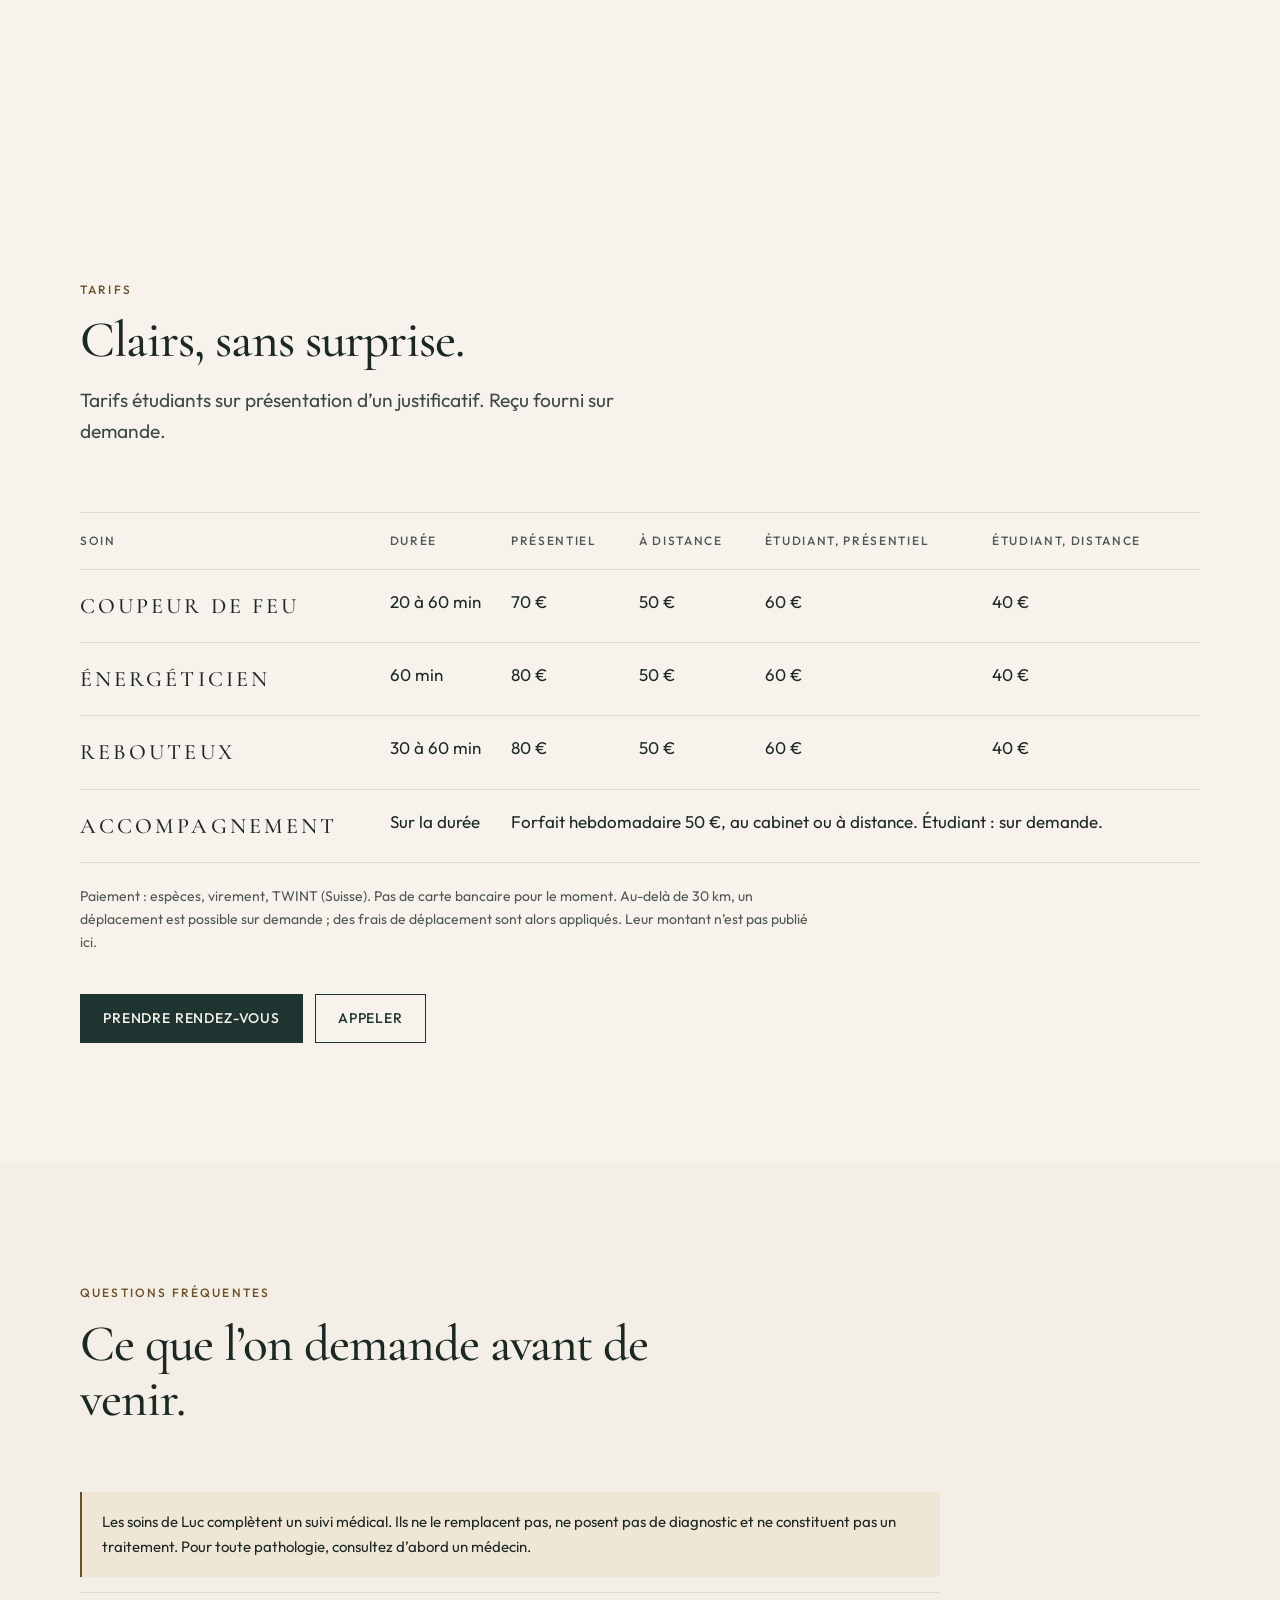
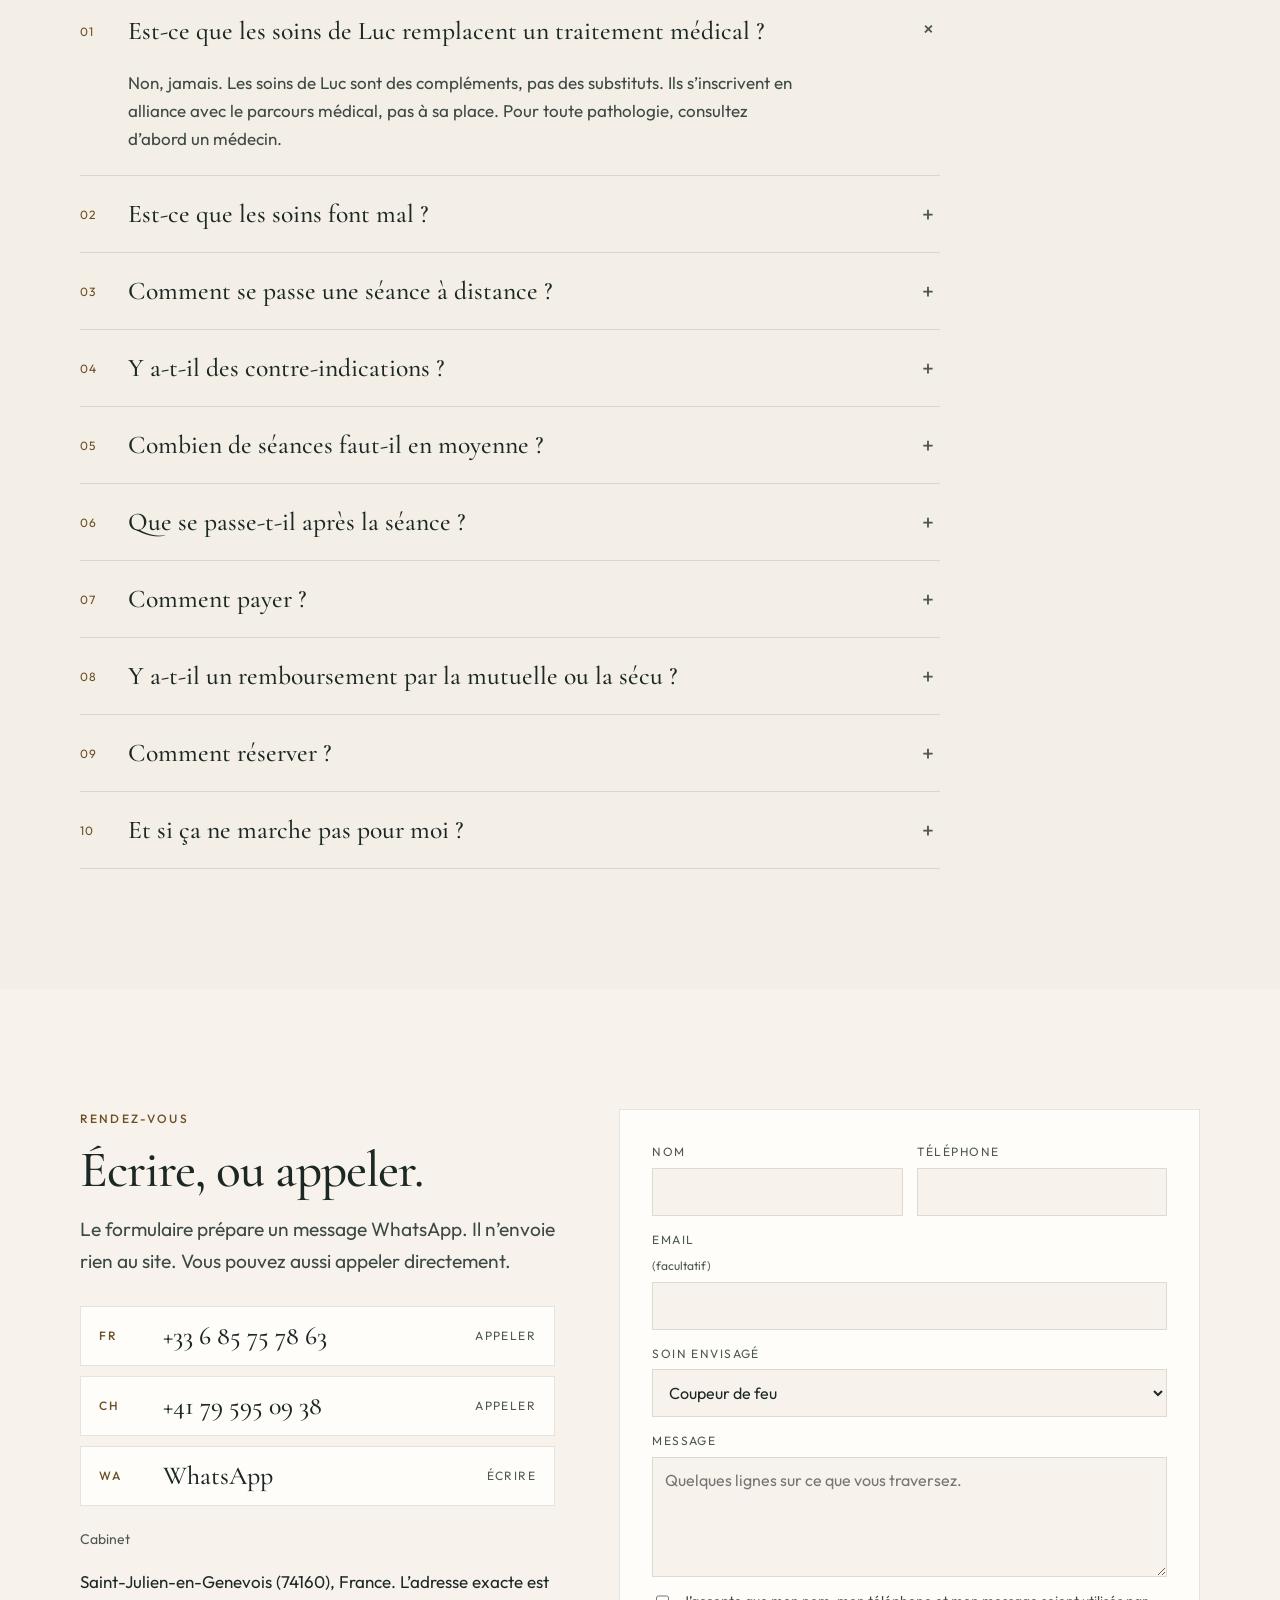
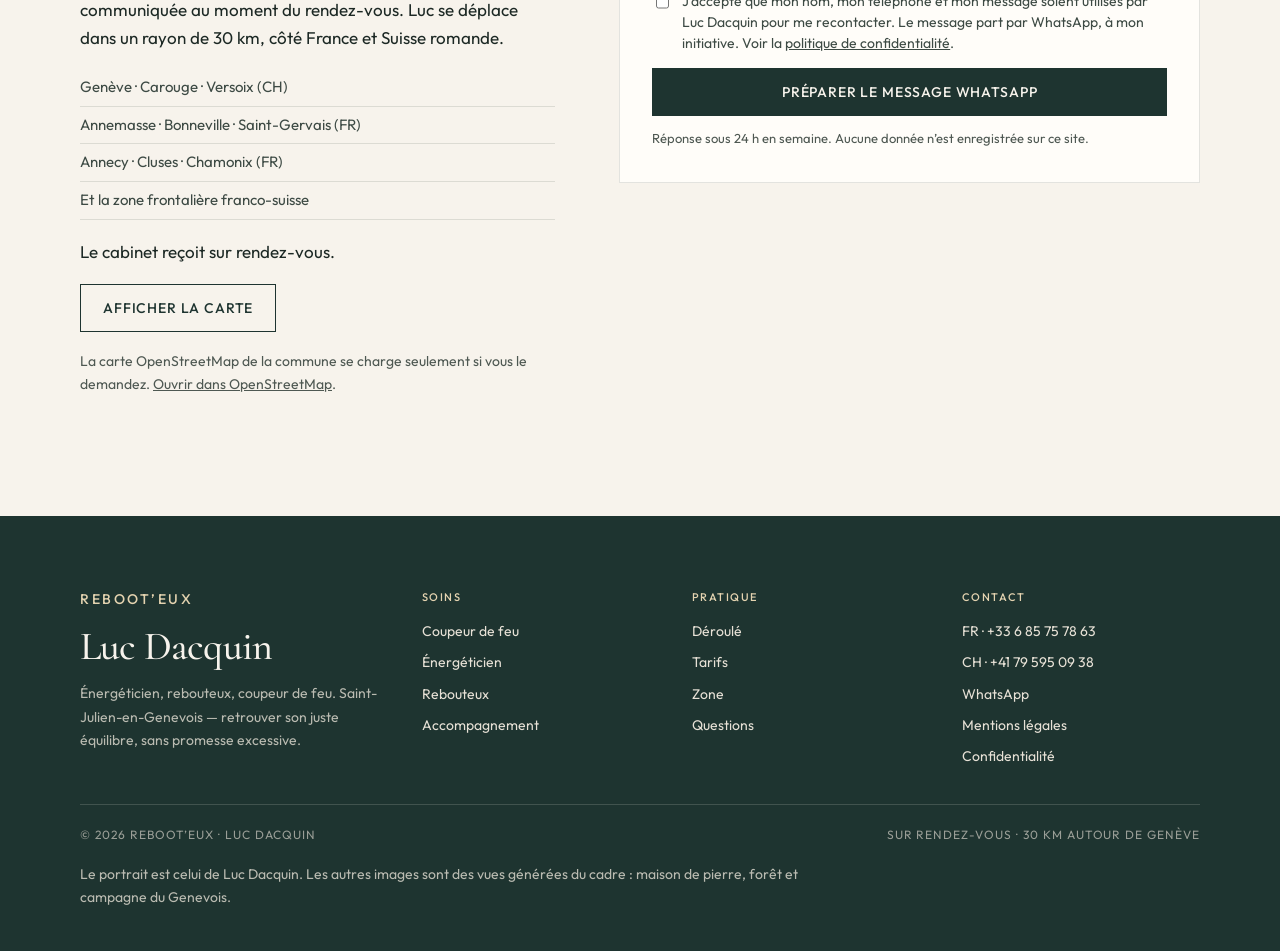
==== commit 8a71c758: "Corrige les recouvrements au défilement et retire les textes inachevés. Les étapes et le portrait n’" ====
--- a/index.html
+++ b/index.html
@@ -138,7 +138,7 @@
           <div class="story-stage">
             <div class="beat" data-beat>
               <p class="eyebrow">Le praticien</p>
-              <h2 data-split-in>Quarante-deux années de métier, puis le soin.</h2>
+              <h2>Quarante-deux années de métier, puis le soin.</h2>
             </div>
             <div class="beat" data-beat>
               <div class="prose">
@@ -309,7 +309,6 @@
             <div class="visit-meter" aria-hidden="true"><span data-meter></span></div>
           </div>
           <div class="visit-copy">
-            <p class="visit-index" data-index>01</p>
             <div class="visit-step" data-step>
               <span class="step-n">01</span>
               <strong>La prise de contact</strong>
@@ -383,7 +382,7 @@
               <tr>
                 <th scope="row">Accompagnement</th>
                 <td data-label="Durée">Sur la durée</td>
-                <td class="span" data-label="Tarif" colspan="4">Forfait hebdomadaire 50&nbsp;€ · étudiant sur demande. Le tarif d’origine ne distingue pas le présentiel de la distance.</td>
+                <td class="span" data-label="Tarif" colspan="4">Forfait hebdomadaire 50&nbsp;€, au cabinet ou à distance. Étudiant&nbsp;: sur demande.</td>
               </tr>
             </tbody>
           </table>
@@ -396,11 +395,12 @@
       </div>
     </section>
 
-    <section class="section" id="temoignages" style="padding-top:0">
+    <!-- TODO témoignages : retirer hidden quand de vrais avis, avec accord, existent. Ne rien inventer. -->
+    <section class="section" id="temoignages" style="padding-top:0" hidden>
       <div class="container">
         <div class="section-head" data-reveal>
           <p class="eyebrow">Témoignages</p>
-          <h2 data-split-in>La parole des personnes reçues.</h2>
+          <h2>La parole des personnes reçues.</h2>
         </div>
         <div class="placeholder" data-reveal>
           <p class="placeholder-kicker">À compléter — aucun avis inventé</p>
@@ -493,11 +493,14 @@
               <li>Annecy · Cluses · Chamonix (FR)</li>
               <li>Et la zone frontalière franco-suisse</li>
             </ul>
-            <div class="placeholder" style="margin-top:18px">
+            <p style="margin-top:18px">Le cabinet reçoit sur rendez-vous.</p>
+            <!-- TODO horaires détaillés : retirer hidden quand les jours et créneaux sont confirmés. -->
+            <div class="placeholder" style="margin-top:18px" hidden>
               <p class="placeholder-kicker">Horaires à compléter</p>
               <p>Le cabinet reçoit sur rendez-vous. Les jours et créneaux habituels ne figurent pas encore ici&nbsp;; ils seront ajoutés lorsqu’ils seront confirmés.</p>
             </div>
-            <p class="fine">Email du cabinet&nbsp;: <span class="todo">à compléter</span>. Non publié pour l’instant.</p>
+            <!-- TODO email du cabinet : retirer hidden quand une adresse est publiable. Ne pas en inventer. -->
+            <p class="fine" hidden>Email du cabinet&nbsp;: <span class="todo">à compléter</span>. Non publié pour l’instant.</p>
             <div class="map-block">
               <button class="btn btn-ghost" type="button" data-map-btn data-map-title="Carte de Saint-Julien-en-Genevois">Afficher la carte</button>
               <div data-map-holder></div>
--- a/styles.css
+++ b/styles.css
@@ -351,14 +351,14 @@
 .nav-panel a::after { display: none; }
 
 /* Hero */
-.hero { padding: 12px 0 28px; }
+.hero { padding: 8px 0 8px; }
 .hero-grid {
   display: grid;
   grid-template-columns: minmax(0, 1.08fr) minmax(260px, 0.82fr);
   gap: clamp(28px, 5vw, 72px);
   align-items: center;
-  min-height: calc(100svh - var(--header) - 28px);
-  padding: 28px 0 36px;
+  min-height: 0;
+  padding: 12px 0 20px;
 }
 .hero-figure .frame img {
   width: 100%;
@@ -417,6 +417,11 @@
   width: min(100%, 420px);
   margin-inline: auto;
 }
+.portrait-wrap .frame {
+  background: #FBF8F3;
+  padding: 16px;
+  border: 1px solid rgba(28, 40, 36, 0.06);
+}
 .portrait-wrap .frame,
 .portrait-wrap .hero-mask {
   overflow: visible;
@@ -424,10 +429,12 @@
 .portrait-wrap .frame img {
   width: 100%;
   height: auto;
+  max-height: none;
   aspect-ratio: 1200 / 1622;
   object-fit: contain;
   object-position: center center;
-  background: #E7E0D4;
+  background: #F4EFE6;
+  filter: brightness(1.14) contrast(0.96);
 }
 .about { background: linear-gradient(180deg, #F7F3EC 0%, #F3EEE6 100%); }
 
@@ -740,7 +747,7 @@
   }
   .facts li { border-right: 0; border-bottom: 1px solid var(--line); margin: 0; padding: 16px 0; }
   .care { grid-template-columns: 1fr; gap: 8px; }
-  .hero-grid { min-height: 0; padding-top: 12px; }
+  .hero-grid { min-height: 0; padding-top: 8px; padding-bottom: 8px; }
   body { padding-bottom: calc(var(--dock) + env(safe-area-inset-bottom)); }
   html { scroll-padding-bottom: calc(var(--dock) + 16px); }
   .dock {
@@ -830,10 +837,10 @@
   object-position: center;
 }
 .visit-index, .visit-meter { display: none; }
-.visit-step:nth-child(2) { grid-area: 1 / 2; }
-.visit-step:nth-child(3) { grid-area: 2 / 2; }
-.visit-step:nth-child(4) { grid-area: 3 / 2; }
-.visit-step:nth-child(5) { grid-area: 4 / 2; }
+.visit-step:nth-child(1) { grid-area: 1 / 2; }
+.visit-step:nth-child(2) { grid-area: 2 / 2; }
+.visit-step:nth-child(3) { grid-area: 3 / 2; }
+.visit-step:nth-child(4) { grid-area: 4 / 2; }
 .visit-step strong {
   display: block;
   margin: 8px 0 10px;
@@ -846,46 +853,59 @@
 @media (max-width: 980px) {
   .story-layout, .visit-stage { grid-template-columns: 1fr; }
   .visit-shot:nth-child(1) { grid-area: 1 / 1; }
-  .visit-step:nth-child(2) { grid-area: 2 / 1; }
+  .visit-step:nth-child(1) { grid-area: 2 / 1; }
   .visit-shot:nth-child(2) { grid-area: 3 / 1; }
-  .visit-step:nth-child(3) { grid-area: 4 / 1; }
+  .visit-step:nth-child(2) { grid-area: 4 / 1; }
   .visit-shot:nth-child(3) { grid-area: 5 / 1; }
-  .visit-step:nth-child(4) { grid-area: 6 / 1; }
+  .visit-step:nth-child(3) { grid-area: 6 / 1; }
   .visit-shot:nth-child(4) { grid-area: 7 / 1; }
-  .visit-step:nth-child(5) { grid-area: 8 / 1; }
+  .visit-step:nth-child(4) { grid-area: 8 / 1; }
   .visit-shot img { height: auto; aspect-ratio: 3 / 2; }
 }
 
-html.motion .story.section { padding: 0; }
+html.motion .story.section { padding: 0 0 12px; }
 html.motion .visit.section { padding-bottom: clamp(36px, 6vw, 72px); padding-top: 0; }
 html.motion .story-pin,
 html.motion .visit-pin {
   position: relative;
+  display: flex;
+  flex-direction: column;
+  justify-content: flex-start;
+  box-sizing: border-box;
+  background: var(--paper);
+}
+html.motion .visit-pin {
   height: 100svh;
   min-height: 100svh;
   max-height: 100svh;
-  display: flex;
-  flex-direction: column;
-  justify-content: center;
-  box-sizing: border-box;
-  padding: calc(var(--header) + 12px) 0 48px;
-  background: var(--paper);
+  padding: calc(var(--header) + 8px) 0 28px;
   overflow: hidden;
 }
-html.motion .story-pin { background: #F3EEE6; }
+html.motion .story-pin {
+  height: auto;
+  min-height: 0;
+  max-height: none;
+  padding: calc(var(--header) + 16px) 0 20px;
+  overflow: visible;
+  background: #F6F1E8;
+}
+html.motion .story-layout { align-items: start; gap: clamp(24px, 4vw, 56px); }
 html.motion .portrait-wrap {
-  width: min(100%, 380px, calc((100svh - 210px) * 1200 / 1622));
+  width: min(100%, 340px);
   flex: 0 0 auto;
 }
 html.motion .portrait-wrap .frame img {
-  max-height: calc(100svh - 210px);
-  width: auto;
+  width: 100%;
+  height: auto;
+  max-height: none;
   max-width: 100%;
   margin-inline: auto;
+  object-fit: contain;
 }
 html.motion .story-stage {
   display: grid;
-  min-height: 280px;
+  min-height: 0;
+  align-content: start;
 }
 html.motion .beat {
   grid-area: 1 / 1;
@@ -896,10 +916,12 @@
 html.motion .story-progress {
   display: flex;
   gap: 8px;
-  position: absolute;
-  left: 50%;
-  bottom: 22px;
-  transform: translateX(-50%);
+  position: relative;
+  left: auto;
+  bottom: auto;
+  transform: none;
+  justify-content: center;
+  margin: 18px auto 4px;
 }
 html.motion .story-progress i {
   display: block;
@@ -916,8 +938,8 @@
   flex: 1 1 auto;
   min-height: 0;
   grid-template-columns: minmax(0, 1.25fr) minmax(260px, 0.75fr);
-  grid-template-rows: auto;
-  align-items: center;
+  grid-template-rows: minmax(0, 1fr);
+  align-items: stretch;
 }
 html.motion .visit-visual {
   position: relative;
@@ -960,39 +982,37 @@
 }
 html.motion .visit-copy {
   position: relative;
-  min-height: 0;
+  min-height: 210px;
   height: 100%;
-  align-self: center;
-}
-html.motion .visit-index {
-  display: block;
-  margin: 0 0 14px;
-  font-family: var(--serif);
-  font-size: 15px;
-  letter-spacing: 0.18em;
-  color: var(--gold);
+  align-self: stretch;
 }
 html.motion .visit-step {
   position: absolute;
   left: 0;
   right: 0;
-  top: 32px;
+  top: 0;
   grid-area: auto;
 }
 html.motion .split-note { overflow: hidden; }
 
 @media (max-width: 980px) {
-  html.motion .story-pin,
+  html.motion .story-pin {
+    height: auto;
+    min-height: 0;
+    max-height: none;
+    padding-top: calc(var(--header) + 12px);
+    padding-bottom: 16px;
+  }
   html.motion .visit-pin {
     justify-content: flex-start;
     height: calc(100svh - var(--dock));
     min-height: 0;
     max-height: calc(100svh - var(--dock));
     padding-top: calc(var(--header) + 8px);
-    padding-bottom: 28px;
+    padding-bottom: 20px;
   }
   html.motion .portrait-wrap {
-    width: min(260px, 46vw);
+    width: min(240px, 58vw);
     margin-inline: auto;
     justify-self: center;
   }
@@ -1003,9 +1023,10 @@
     aspect-ratio: 1200 / 1622;
     object-fit: contain;
     object-position: center center;
+    filter: brightness(1.14) contrast(0.96);
   }
   html.motion .story-layout { justify-items: center; }
-  html.motion .story-stage { min-height: 240px; }
+  html.motion .story-stage { min-height: 0; }
   html.motion .beat .prose p { font-size: 15.5px; line-height: 1.5; }
   html.motion .quote { margin-top: 0; font-size: 24px; }
   html.motion .visit-head { margin-bottom: 12px; }
@@ -1024,11 +1045,10 @@
   html.motion .visit-step p { font-size: 15px; }
 }
 @media (max-width: 520px) {
-  html.motion .portrait-wrap { width: min(188px, 54vw); }
+  html.motion .portrait-wrap { width: min(220px, 62vw); }
 }
 @media (max-width: 520px) and (max-height: 760px) {
-  html.motion .portrait-wrap { width: min(142px, 42vw); }
-  html.motion .story-stage { min-height: 188px; }
+  html.motion .portrait-wrap { width: min(200px, 58vw); }
   html.motion .beat .prose p { font-size: 14.5px; line-height: 1.45; }
 }
 
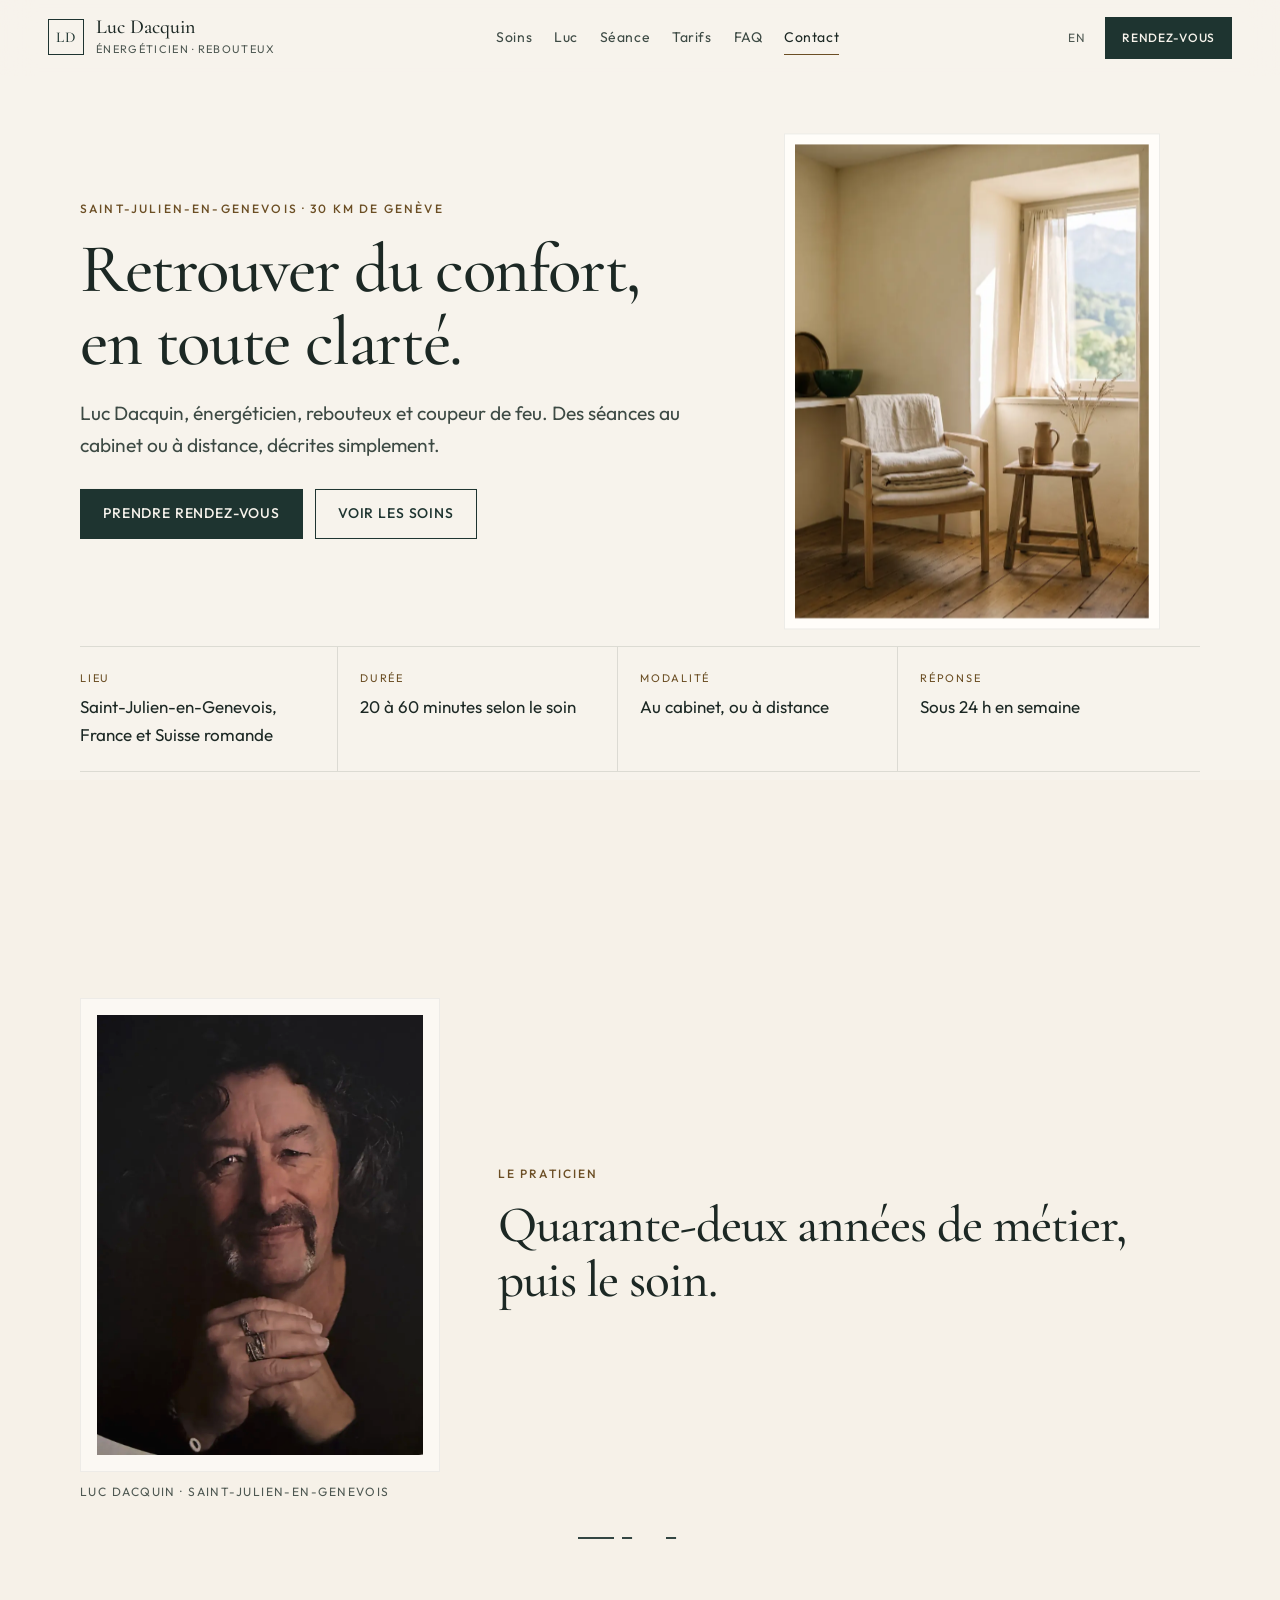
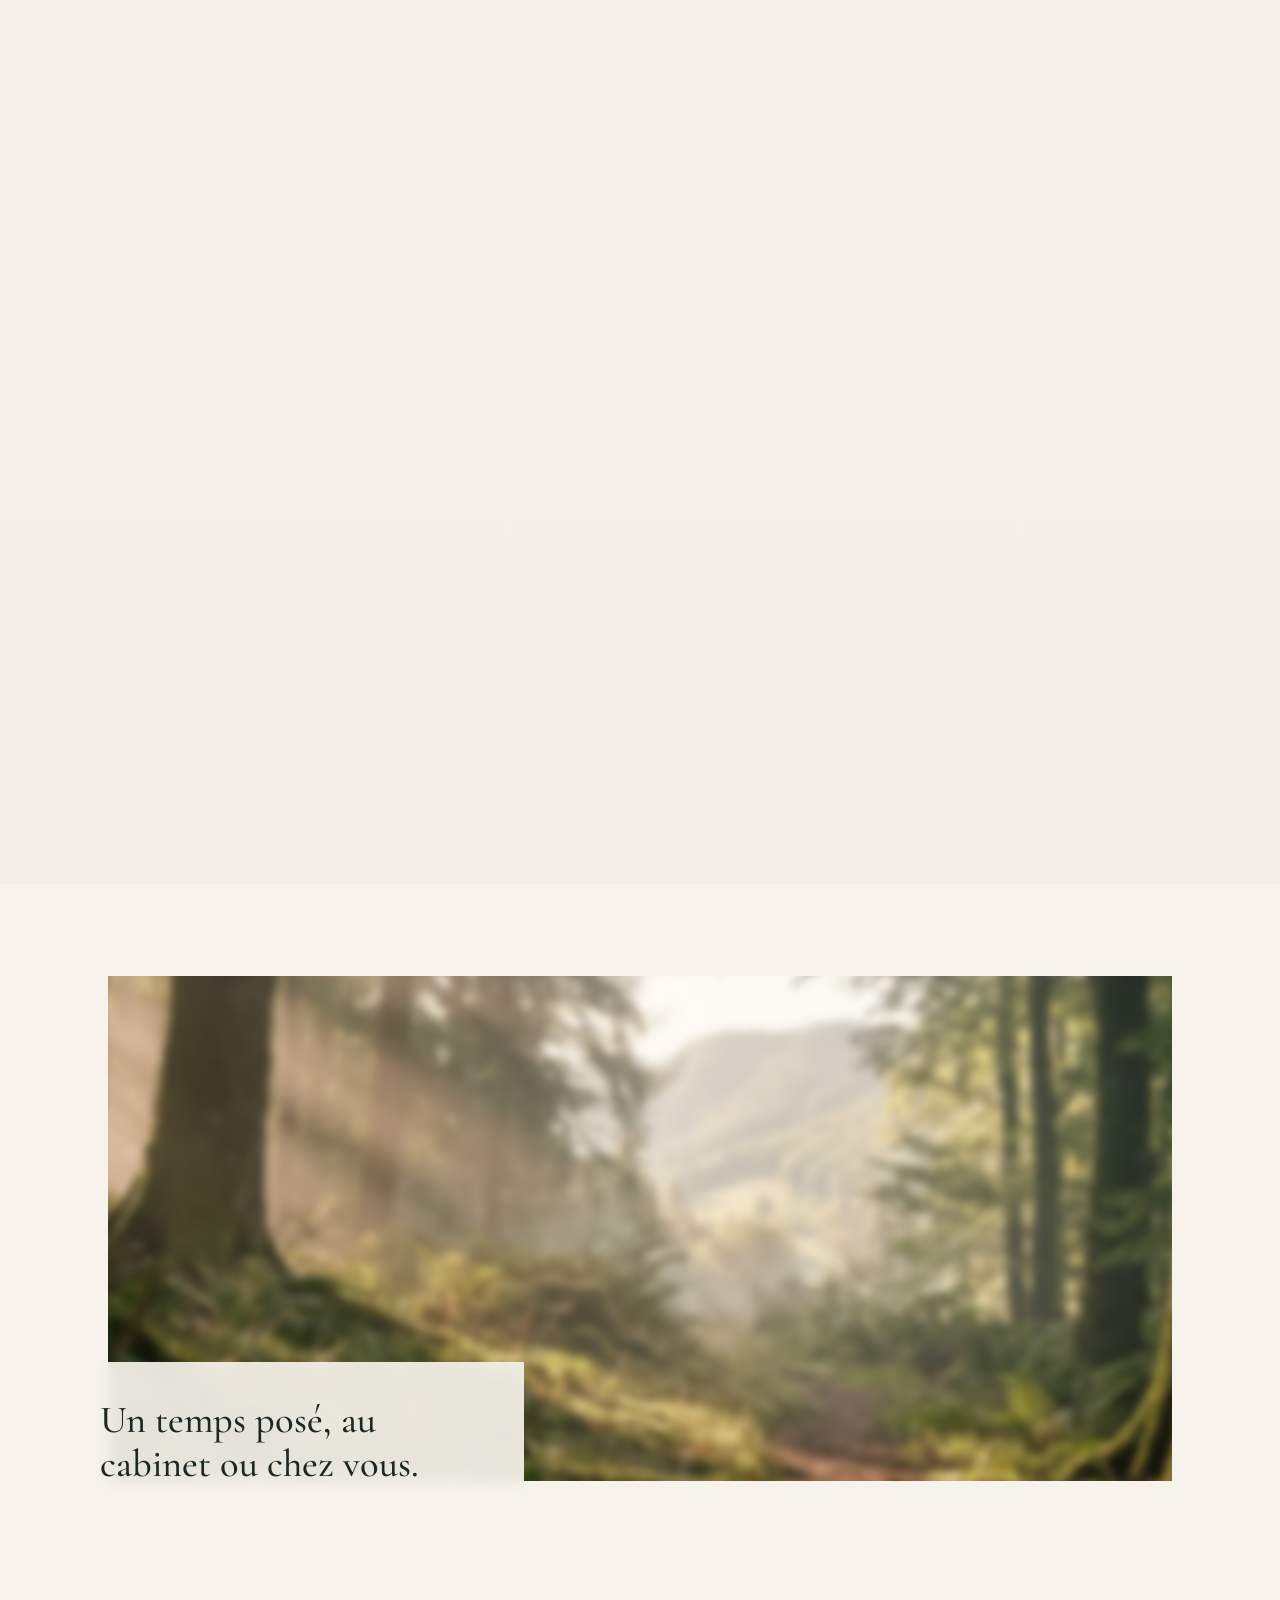
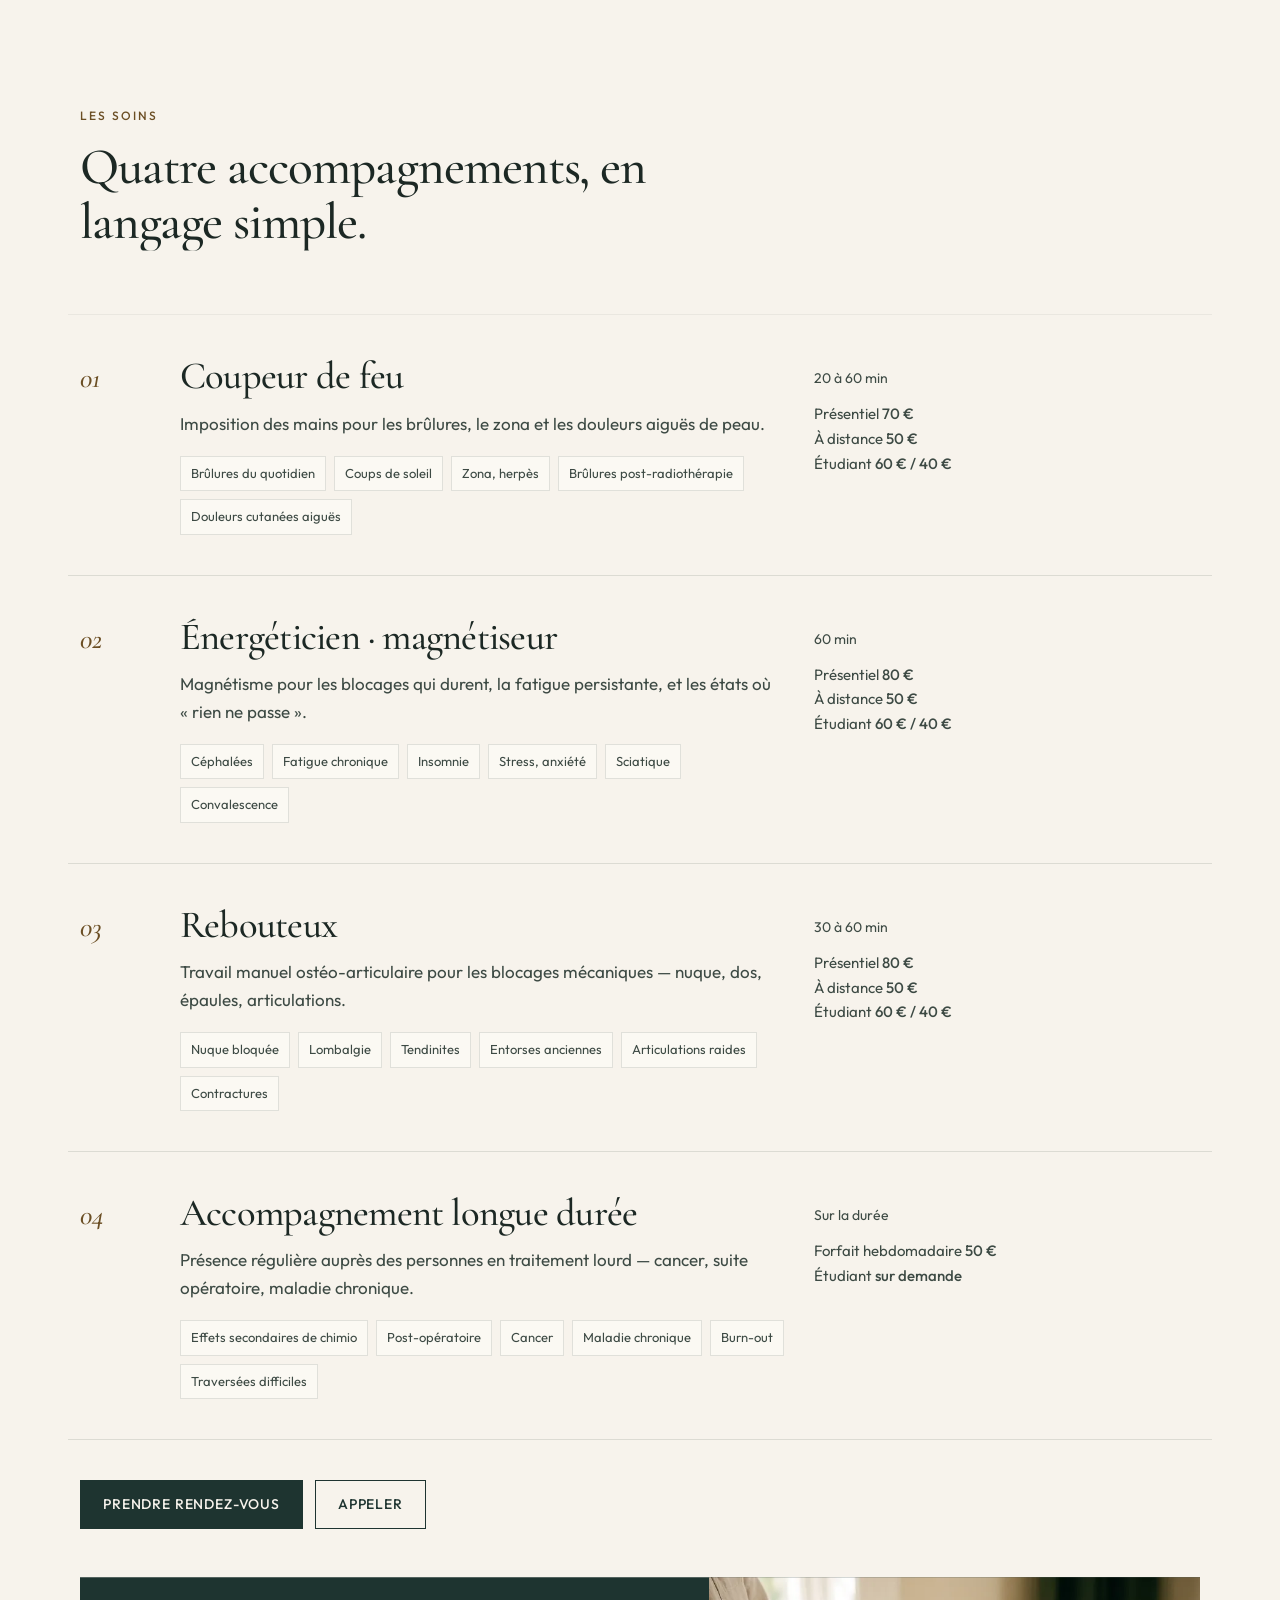
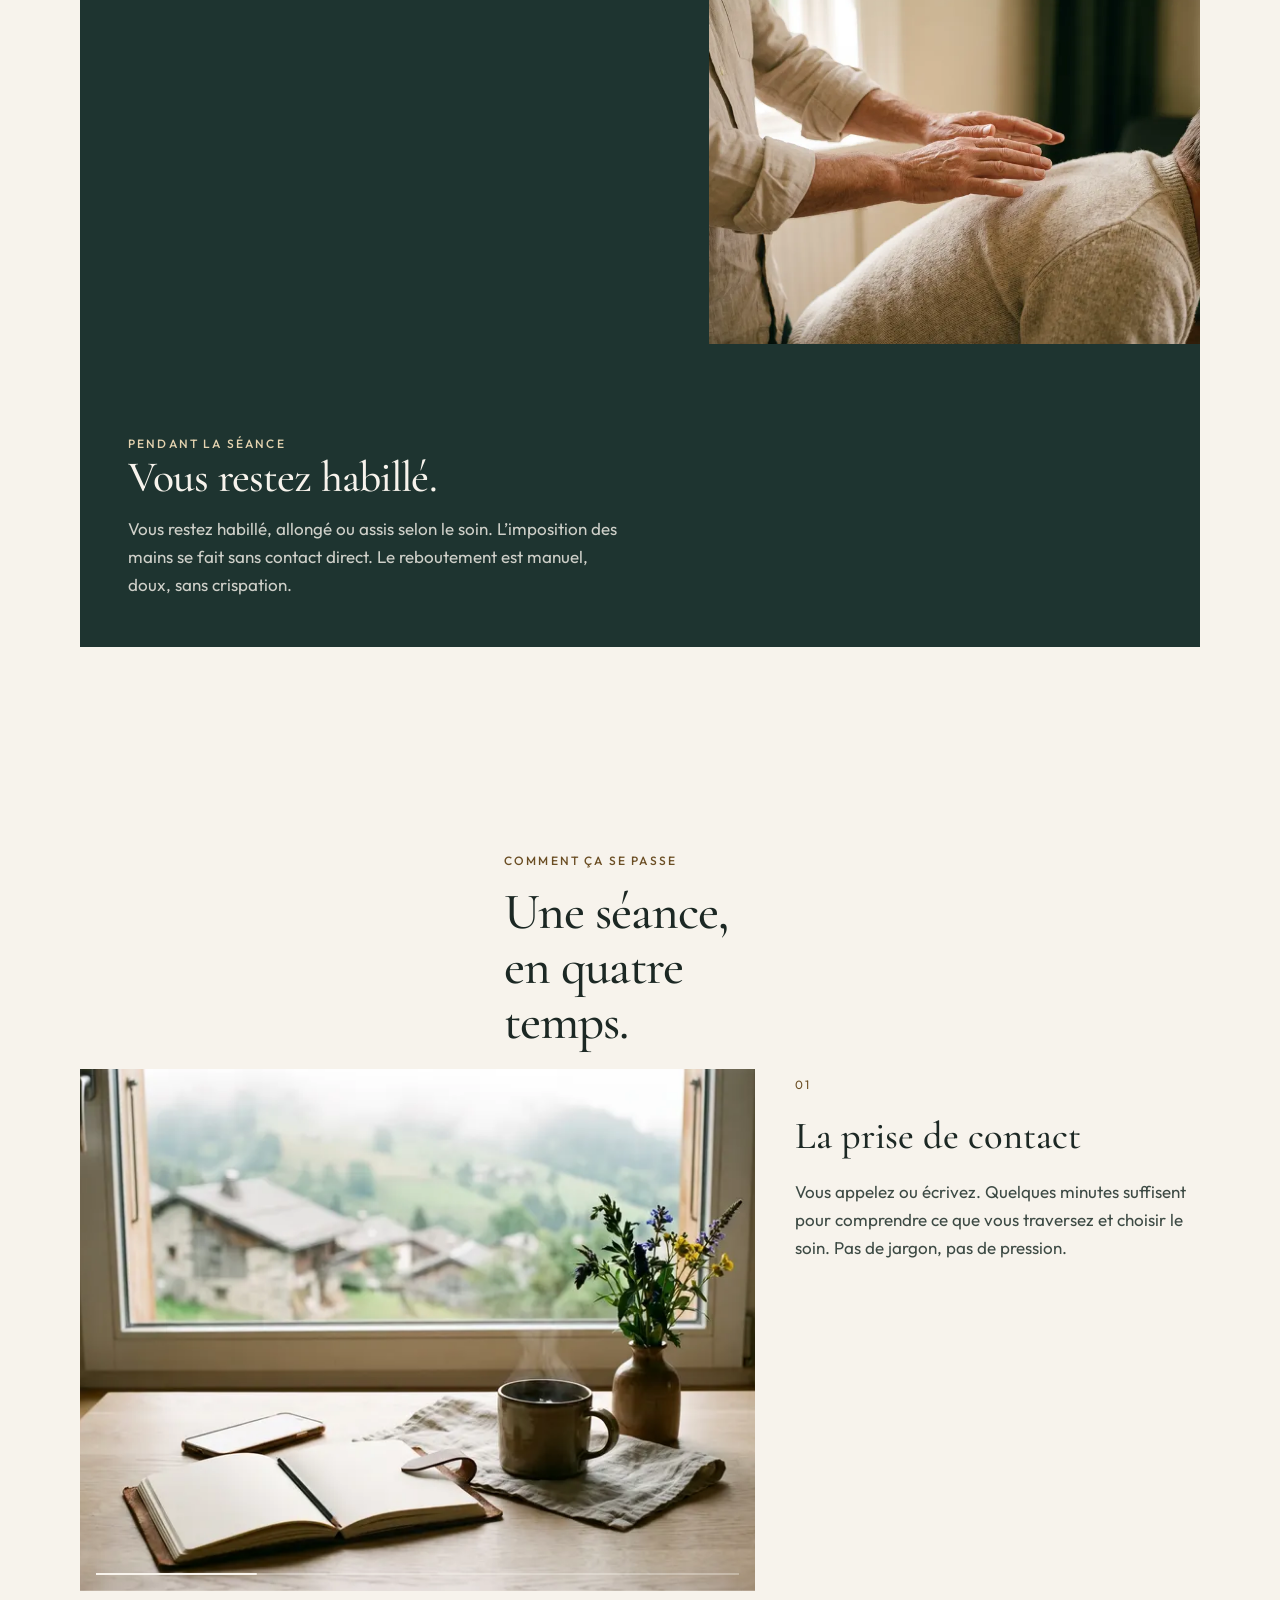
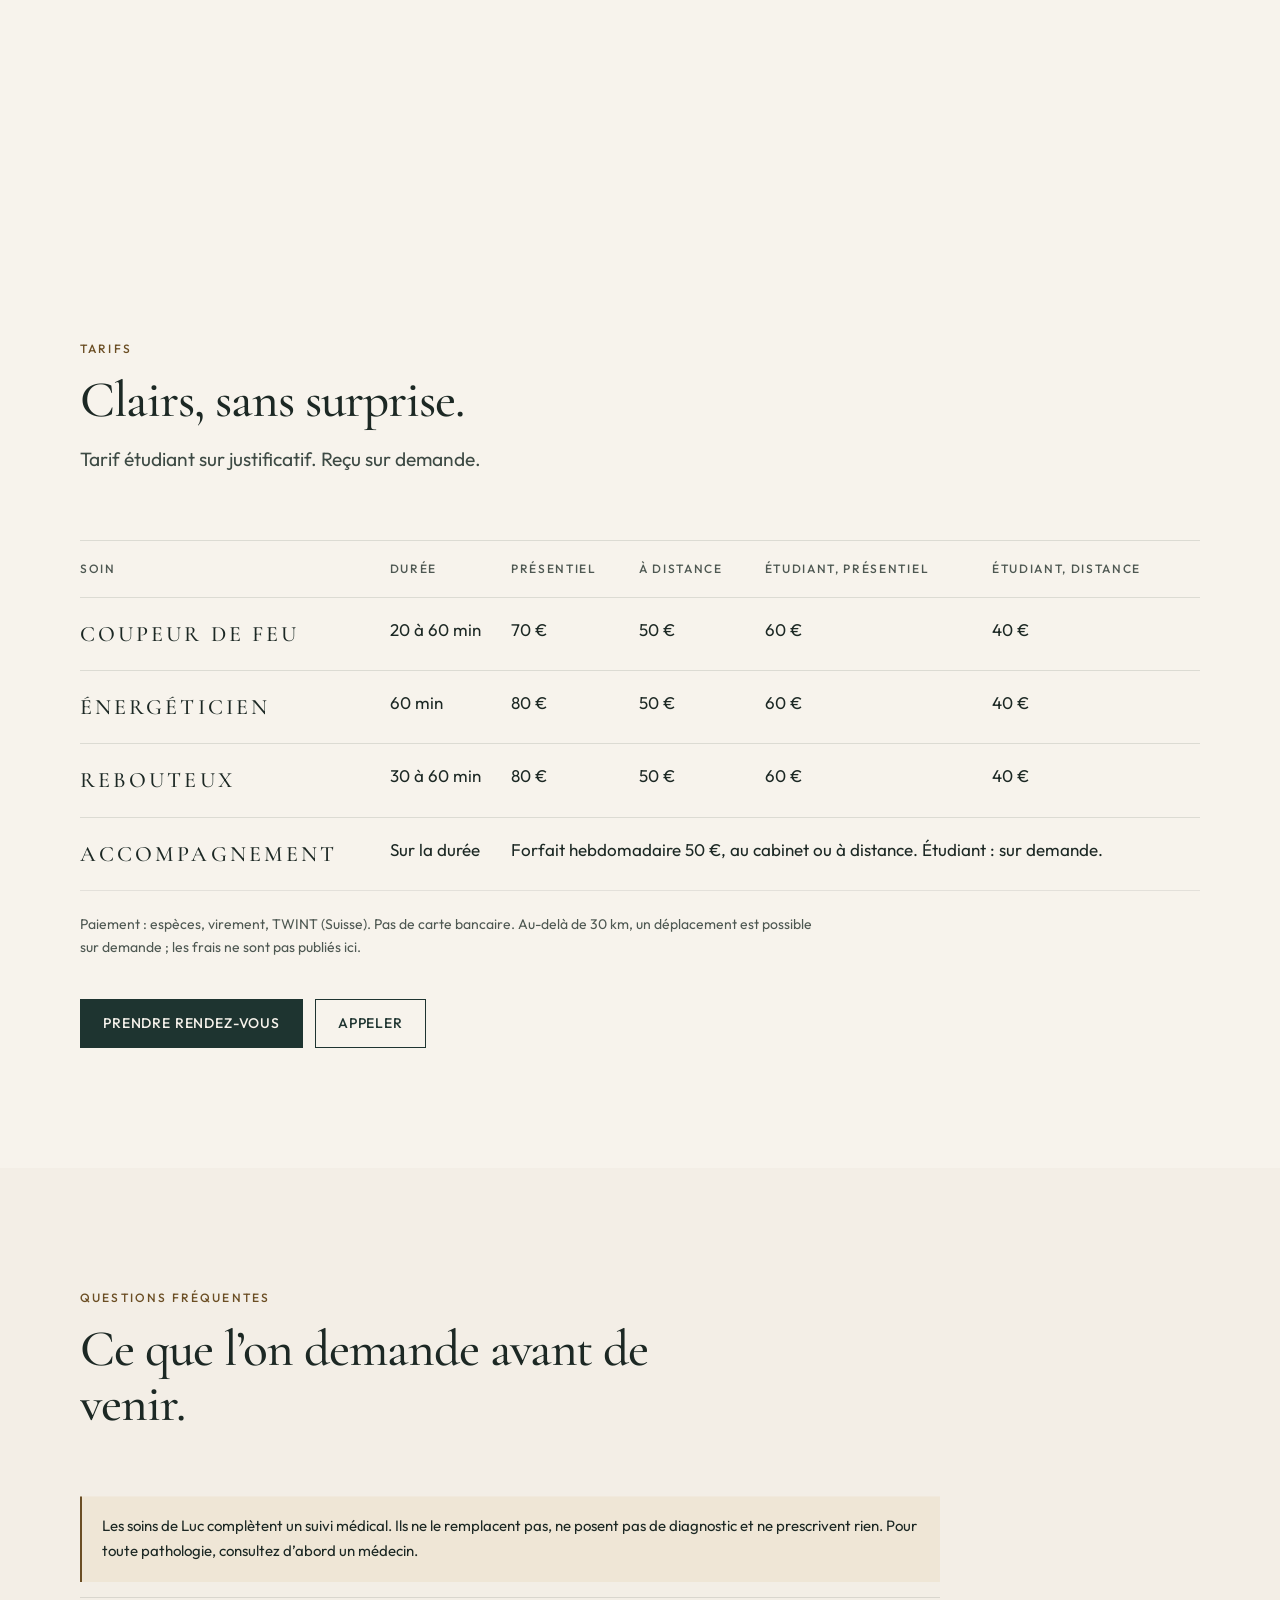
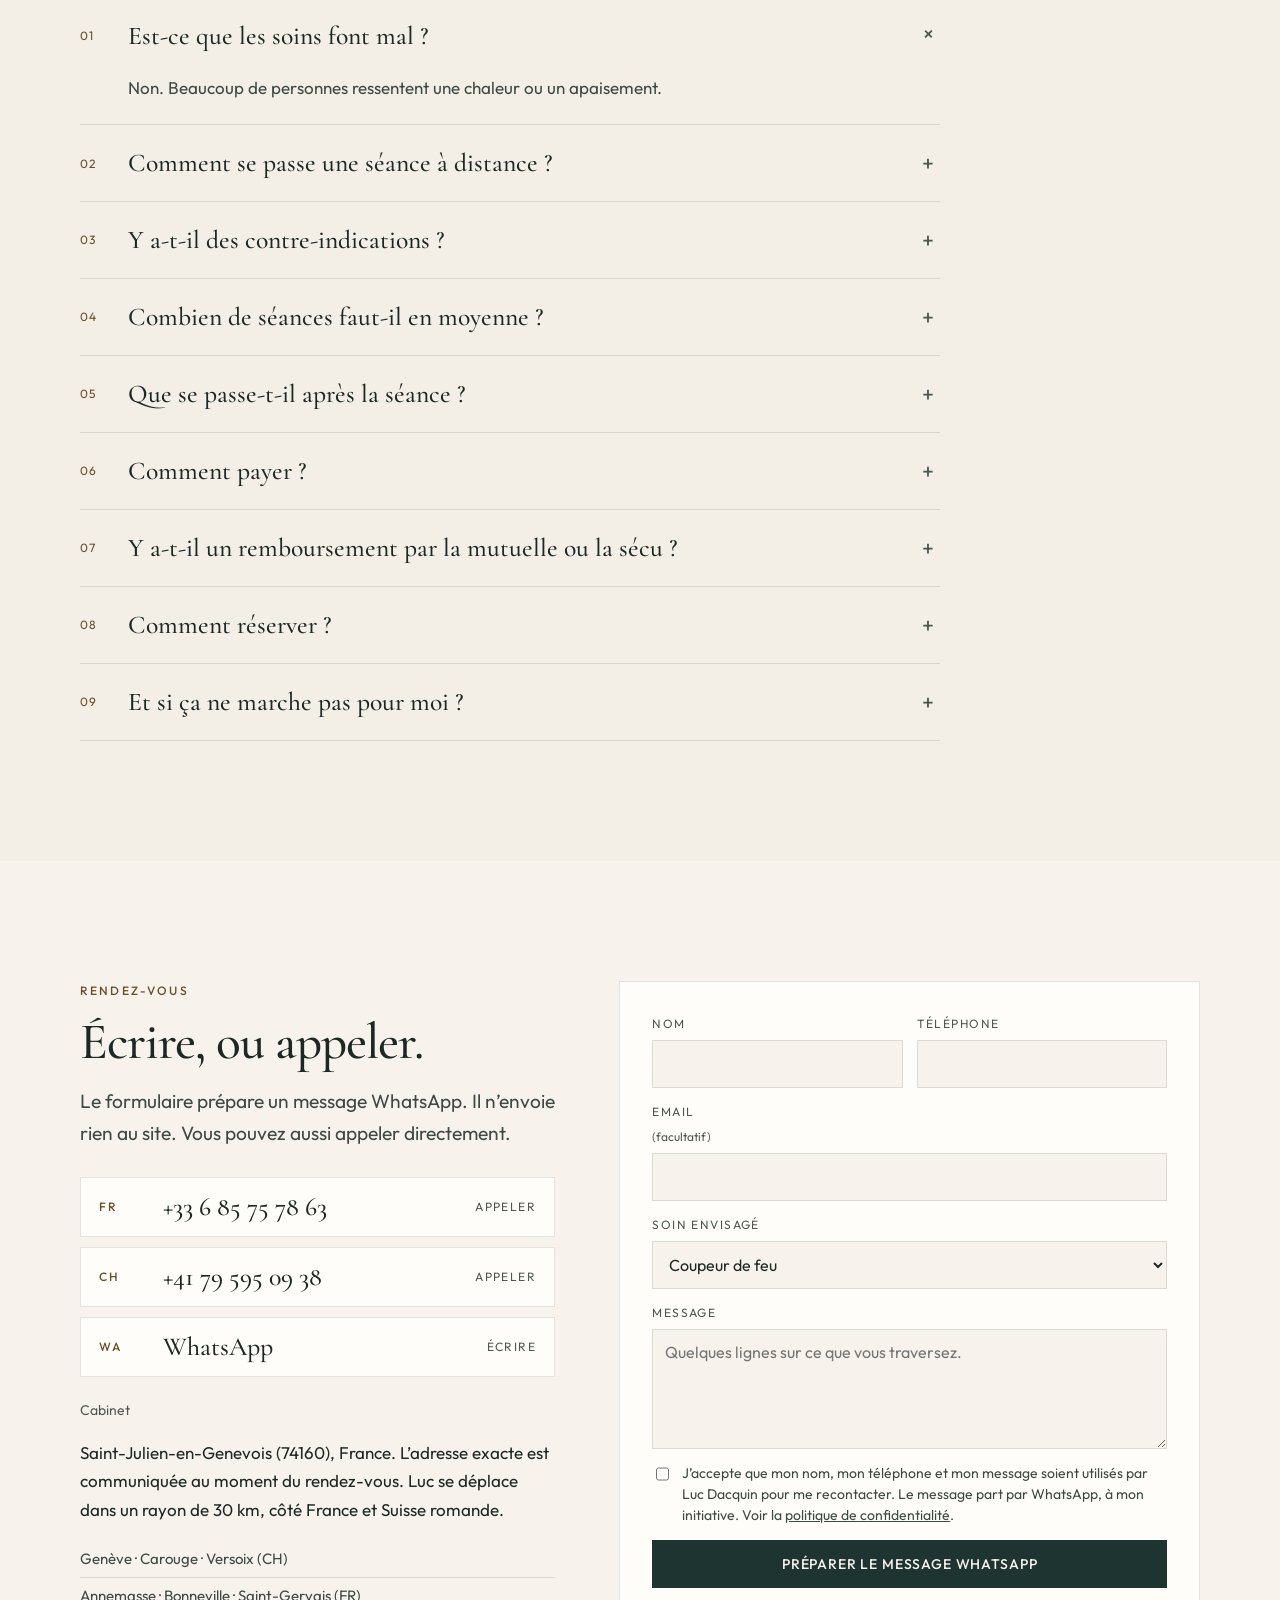
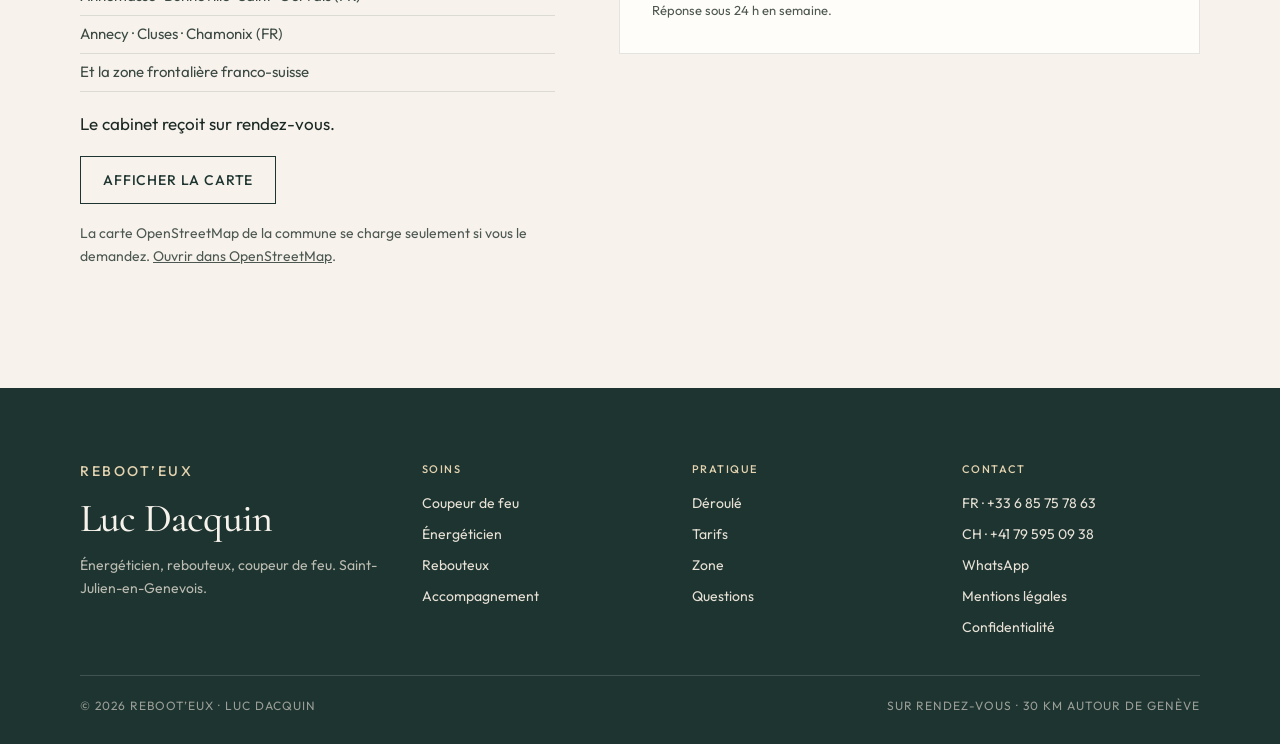
==== commit 072e425e: "Allège les textes qui se répétaient. L’avertissement médical n’est plus dit qu’une fois, au-dessus d" ====
--- a/index.html
+++ b/index.html
@@ -4,7 +4,7 @@
   <meta charset="utf-8" />
   <meta name="viewport" content="width=device-width, initial-scale=1" />
   <title>Luc Dacquin — énergéticien, rebouteux, coupeur de feu | Saint-Julien-en-Genevois</title>
-  <meta name="description" content="Luc Dacquin, énergéticien, rebouteux et coupeur de feu à Saint-Julien-en-Genevois. Séances au cabinet ou à distance, tarifs clairs, en complément du suivi médical." />
+  <meta name="description" content="Luc Dacquin, énergéticien, rebouteux et coupeur de feu à Saint-Julien-en-Genevois. Séances au cabinet ou à distance, tarifs clairs." />
   <link rel="canonical" href="https://sylviogrande-maker.github.io/rebooteux-demo/" />
   <link rel="alternate" hreflang="fr" href="https://sylviogrande-maker.github.io/rebooteux-demo/" />
   <link rel="alternate" hreflang="en" href="https://sylviogrande-maker.github.io/rebooteux-demo/index-en.html" />
@@ -13,7 +13,7 @@
   <meta property="og:locale" content="fr_FR" />
   <meta property="og:site_name" content="Luc Dacquin" />
   <meta property="og:title" content="Luc Dacquin — énergéticien, rebouteux, coupeur de feu" />
-  <meta property="og:description" content="Des séances calmes et expliquées simplement, au cabinet de Saint-Julien-en-Genevois ou à distance. En complément du suivi médical." />
+  <meta property="og:description" content="Des séances calmes et expliquées simplement, au cabinet de Saint-Julien-en-Genevois ou à distance." />
   <meta property="og:url" content="https://sylviogrande-maker.github.io/rebooteux-demo/" />
   <meta property="og:image" content="https://sylviogrande-maker.github.io/rebooteux-demo/assets/band-1200.jpg" />
   <meta property="og:image:width" content="1200" />
@@ -35,7 +35,7 @@
     "@context": "https://schema.org",
     "@type": "LocalBusiness",
     "name": "Luc Dacquin — Reboot'eux",
-    "description": "Énergéticien, rebouteux et coupeur de feu. Séances au cabinet ou à distance, en complément du suivi médical.",
+    "description": "Énergéticien, rebouteux et coupeur de feu. Séances au cabinet ou à distance.",
     "url": "https://sylviogrande-maker.github.io/rebooteux-demo/",
     "image": "https://sylviogrande-maker.github.io/rebooteux-demo/assets/luc-portrait.jpg",
     "telephone": "+33685757863",
@@ -91,12 +91,11 @@
         <div class="hero-copy">
           <p class="eyebrow" data-rise>Saint-Julien-en-Genevois · 30&nbsp;km de Genève</p>
           <h1 data-split>Retrouver du confort, en toute clarté.</h1>
-          <p class="lede" data-rise>Luc Dacquin, énergéticien, rebouteux et coupeur de feu. Des séances au cabinet ou à distance, décrites simplement — en complément du suivi médical, jamais à sa place.</p>
+          <p class="lede" data-rise>Luc Dacquin, énergéticien, rebouteux et coupeur de feu. Des séances au cabinet ou à distance, décrites simplement.</p>
           <div class="hero-actions">
             <a class="btn" href="#contact">Prendre rendez-vous</a>
             <a class="btn btn-ghost" href="#soins">Voir les soins</a>
           </div>
-          <p class="fine">Présentiel ou à distance · 20 à 60&nbsp;minutes · réponse sous 24&nbsp;h en semaine.</p>
         </div>
         <figure class="hero-figure" data-hero-figure>
           <div class="hero-photo" data-hero-photo>
@@ -116,7 +115,7 @@
           <li><span>Lieu</span> Saint-Julien-en-Genevois, France et Suisse romande</li>
           <li><span>Durée</span> 20 à 60&nbsp;minutes selon le soin</li>
           <li><span>Modalité</span> Au cabinet, ou à distance</li>
-          <li><span>Cadre</span> Complément du parcours médical</li>
+          <li><span>Réponse</span> Sous 24&nbsp;h en semaine</li>
         </ul>
       </div>
     </section>
@@ -143,7 +142,7 @@
             <div class="beat" data-beat>
               <div class="prose">
                 <p>Issu d’une famille proche de la nature, sportif, Luc a d’abord exercé l’ingénierie et le management de projet pendant quarante-deux ans. Il a ensuite choisi les savoirs transmis par son arrière-grand-mère et ses grands-pères.</p>
-                <p>Il pratique le magnétisme et le reboutement. Ce parcours comprend aussi un chemin de druide guérisseur, indiqué ici comme un fait, sans mise en scène. Il ne promet pas de résultat. Il accompagne.</p>
+                <p>Il pratique le magnétisme et le reboutement, et a suivi un chemin de druide guérisseur. Il ne promet pas de résultat. Il accompagne.</p>
               </div>
             </div>
             <div class="beat" data-beat>
@@ -166,7 +165,7 @@
         </picture>
       </div>
       <div class="band-card" data-reveal>
-        <p>Un temps posé, au cabinet ou chez vous. Clair, calme, et toujours à côté du suivi médical.</p>
+        <p>Un temps posé, au cabinet ou chez vous.</p>
       </div>
     </section>
 
@@ -175,14 +174,13 @@
         <div class="section-head" data-reveal>
           <p class="eyebrow">Les soins</p>
           <h2 data-split-in>Quatre accompagnements, en langage simple.</h2>
-          <p class="lede" style="margin-top:18px">Chaque soin a un cadre, une durée et un tarif. Rien n’est présenté comme un diagnostic ou un traitement médical.</p>
         </div>
         <div class="care-list">
           <article class="care" id="feu" data-reveal>
             <div class="care-n">01</div>
             <div>
               <h3>Coupeur de feu</h3>
-              <p>Imposition des mains, au cabinet ou à distance, sans contact direct. Pour soulager les brûlures, le zona et les douleurs aiguës de peau. La séance dure de 20 à 60&nbsp;minutes.</p>
+              <p>Imposition des mains pour les brûlures, le zona et les douleurs aiguës de peau.</p>
               <ul class="chips">
                 <li>Brûlures du quotidien</li>
                 <li>Coups de soleil</li>
@@ -200,7 +198,7 @@
             <div class="care-n">02</div>
             <div>
               <h3>Énergéticien · magnétiseur</h3>
-              <p>Magnétisme pour les blocages qui durent, la fatigue persistante, et les états où «&nbsp;rien ne passe&nbsp;». Une séance de 60&nbsp;minutes, au cabinet ou à distance.</p>
+              <p>Magnétisme pour les blocages qui durent, la fatigue persistante, et les états où «&nbsp;rien ne passe&nbsp;».</p>
               <ul class="chips">
                 <li>Céphalées</li>
                 <li>Fatigue chronique</li>
@@ -219,7 +217,7 @@
             <div class="care-n">03</div>
             <div>
               <h3>Rebouteux</h3>
-              <p>Travail manuel ostéo-articulaire pour les blocages mécaniques — nuque, dos, épaules, articulations. Précis, doux, sans crispation. Une séance dure de 30 à 60&nbsp;minutes. Un tarif à distance est aussi proposé.</p>
+              <p>Travail manuel ostéo-articulaire pour les blocages mécaniques — nuque, dos, épaules, articulations.</p>
               <ul class="chips">
                 <li>Nuque bloquée</li>
                 <li>Lombalgie</li>
@@ -238,7 +236,7 @@
             <div class="care-n">04</div>
             <div>
               <h3>Accompagnement longue durée</h3>
-              <p>Présence régulière auprès des personnes en traitement lourd — cancer, suite opératoire, maladie chronique — en complément du parcours médical. Le rythme se construit ensemble, souvent une fois par semaine.</p>
+              <p>Présence régulière auprès des personnes en traitement lourd — cancer, suite opératoire, maladie chronique.</p>
               <ul class="chips">
                 <li>Effets secondaires de chimio</li>
                 <li>Post-opératoire</li>
@@ -268,7 +266,7 @@
           <div>
             <p class="eyebrow">Pendant la séance</p>
             <h2 data-split-in>Vous restez habillé.</h2>
-            <p>Luc parle peu et écoute beaucoup. L’imposition des mains se fait sans contact direct. Le travail de rebouteux est manuel, doux, sans crispation. Vous pouvez fermer les yeux.</p>
+            <p>Vous restez habillé, allongé ou assis selon le soin. L’imposition des mains se fait sans contact direct. Le reboutement est manuel, doux, sans crispation.</p>
           </div>
         </aside>
       </div>
@@ -312,17 +310,17 @@
             <div class="visit-step" data-step>
               <span class="step-n">01</span>
               <strong>La prise de contact</strong>
-              <p>Vous appelez ou écrivez. On échange en quelques minutes pour comprendre ce que vous traversez et choisir le soin le plus adapté. Pas de jargon, pas de pression.</p>
+              <p>Vous appelez ou écrivez. Quelques minutes suffisent pour comprendre ce que vous traversez et choisir le soin. Pas de jargon, pas de pression.</p>
             </div>
             <div class="visit-step" data-step>
               <span class="step-n">02</span>
               <strong>La préparation</strong>
-              <p>Avant la séance, buvez de l’eau, évitez le café et l’alcool si possible. Habillez-vous confortablement. À distance, choisissez un endroit calme où vous ne serez pas dérangé.</p>
+              <p>Buvez de l’eau, évitez le café et l’alcool si possible. Habillez-vous confortablement. À distance, choisissez un endroit calme où vous ne serez pas dérangé.</p>
             </div>
             <div class="visit-step" data-step>
               <span class="step-n">03</span>
               <strong>La séance</strong>
-              <p>Présentielle ou à distance, elle dure 30 à 60&nbsp;minutes. Luc impose ses mains au-dessus de la zone, parle peu, écoute beaucoup. Vous restez habillé. Vous pouvez fermer les yeux.</p>
+              <p>Selon le soin, 20 à 60&nbsp;minutes, au cabinet ou à distance. Luc parle peu et écoute. Vous pouvez fermer les yeux.</p>
             </div>
             <div class="visit-step" data-step>
               <span class="step-n">04</span>
@@ -339,7 +337,7 @@
         <div class="section-head" data-reveal>
           <p class="eyebrow">Tarifs</p>
           <h2 data-split-in>Clairs, sans surprise.</h2>
-          <p class="lede" style="margin-top:16px">Tarifs étudiants sur présentation d’un justificatif. Reçu fourni sur demande.</p>
+          <p class="lede" style="margin-top:16px">Tarif étudiant sur justificatif. Reçu sur demande.</p>
         </div>
         <div class="table-wrap" data-reveal>
           <table class="prices">
@@ -387,7 +385,7 @@
             </tbody>
           </table>
         </div>
-        <p class="note">Paiement&nbsp;: espèces, virement, TWINT (Suisse). Pas de carte bancaire pour le moment. Au-delà de 30&nbsp;km, un déplacement est possible sur demande&nbsp;; des frais de déplacement sont alors appliqués. Leur montant n’est pas publié ici.</p>
+        <p class="note">Paiement&nbsp;: espèces, virement, TWINT (Suisse). Pas de carte bancaire. Au-delà de 30&nbsp;km, un déplacement est possible sur demande&nbsp;; les frais ne sont pas publiés ici.</p>
         <div class="cta-row">
           <a class="btn" href="#contact">Prendre rendez-vous</a>
           <a class="btn btn-ghost" href="tel:+33685757863">Appeler</a>
@@ -415,47 +413,43 @@
           <p class="eyebrow">Questions fréquentes</p>
           <h2 data-split-in>Ce que l’on demande avant de venir.</h2>
         </div>
-        <p class="medical" data-reveal>Les soins de Luc complètent un suivi médical. Ils ne le remplacent pas, ne posent pas de diagnostic et ne constituent pas un traitement. Pour toute pathologie, consultez d’abord un médecin.</p>
+        <p class="medical" data-reveal>Les soins de Luc complètent un suivi médical. Ils ne le remplacent pas, ne posent pas de diagnostic et ne prescrivent rien. Pour toute pathologie, consultez d’abord un médecin.</p>
         <div class="faq-list" data-reveal>
           <div class="faq-item" data-accordion>
-            <button type="button" aria-expanded="true" id="q1" aria-controls="a1"><span>01</span><span>Est-ce que les soins de Luc remplacent un traitement médical&nbsp;?</span><span class="plus" aria-hidden="true">+</span></button>
-            <div id="a1" role="region" aria-labelledby="q1" data-panel><p>Non, jamais. Les soins de Luc sont des compléments, pas des substituts. Ils s’inscrivent en alliance avec le parcours médical, pas à sa place. Pour toute pathologie, consultez d’abord un médecin.</p></div>
-          </div>
-          <div class="faq-item" data-accordion>
-            <button type="button" aria-expanded="false" id="q2" aria-controls="a2"><span>02</span><span>Est-ce que les soins font mal&nbsp;?</span><span class="plus" aria-hidden="true">+</span></button>
-            <div id="a2" role="region" aria-labelledby="q2" data-panel hidden><p>Non. L’imposition des mains est sans contact direct. Le travail de rebouteux est manuel mais doux, sans crispation. Vous restez habillé, allongé ou assis selon le soin. Beaucoup de personnes ressentent une chaleur ou un apaisement.</p></div>
-          </div>
-          <div class="faq-item" data-accordion>
-            <button type="button" aria-expanded="false" id="q3" aria-controls="a3"><span>03</span><span>Comment se passe une séance à distance&nbsp;?</span><span class="plus" aria-hidden="true">+</span></button>
-            <div id="a3" role="region" aria-labelledby="q3" data-panel hidden><p>Vous prenez rendez-vous, on échange par téléphone quelques minutes pour comprendre ce que vous traversez, puis vous vous installez tranquillement chez vous au moment convenu. Luc travaille à son cabinet en pensant à vous. Beaucoup ressentent une chaleur, des picotements ou un grand apaisement pendant la séance.</p></div>
-          </div>
-          <div class="faq-item" data-accordion>
-            <button type="button" aria-expanded="false" id="q4" aria-controls="a4"><span>04</span><span>Y a-t-il des contre-indications&nbsp;?</span><span class="plus" aria-hidden="true">+</span></button>
-            <div id="a4" role="region" aria-labelledby="q4" data-panel hidden><p>Aucune contre-indication connue. Les soins sont compatibles avec tous les traitements médicaux et toutes les conditions. Si vous avez un doute, parlez-en à Luc avant de prendre rendez-vous.</p></div>
-          </div>
-          <div class="faq-item" data-accordion>
-            <button type="button" aria-expanded="false" id="q5" aria-controls="a5"><span>05</span><span>Combien de séances faut-il en moyenne&nbsp;?</span><span class="plus" aria-hidden="true">+</span></button>
-            <div id="a5" role="region" aria-labelledby="q5" data-panel hidden><p>Pour un soin ponctuel (brûlure, blocage aigu)&nbsp;: 1 à 3&nbsp;séances suffisent souvent. Pour un travail plus profond ou un accompagnement, le rythme se construit ensemble, généralement une fois par semaine ou par quinzaine.</p></div>
-          </div>
-          <div class="faq-item" data-accordion>
-            <button type="button" aria-expanded="false" id="q6" aria-controls="a6"><span>06</span><span>Que se passe-t-il après la séance&nbsp;?</span><span class="plus" aria-hidden="true">+</span></button>
-            <div id="a6" role="region" aria-labelledby="q6" data-panel hidden><p>Une fatigue agréable est fréquente dans les heures qui suivent — c’est le corps qui intègre. Buvez beaucoup d’eau, marchez si vous pouvez, dormez tôt. Les effets continuent de se déposer pendant 2 à 3&nbsp;jours.</p></div>
-          </div>
-          <div class="faq-item" data-accordion>
-            <button type="button" aria-expanded="false" id="q7" aria-controls="a7"><span>07</span><span>Comment payer&nbsp;?</span><span class="plus" aria-hidden="true">+</span></button>
-            <div id="a7" role="region" aria-labelledby="q7" data-panel hidden><p>Espèces, virement bancaire, ou TWINT en Suisse. Pas de carte bancaire pour le moment. Reçu fourni sur demande.</p></div>
-          </div>
-          <div class="faq-item" data-accordion>
-            <button type="button" aria-expanded="false" id="q8" aria-controls="a8"><span>08</span><span>Y a-t-il un remboursement par la mutuelle ou la sécu&nbsp;?</span><span class="plus" aria-hidden="true">+</span></button>
-            <div id="a8" role="region" aria-labelledby="q8" data-panel hidden><p>Pas de remboursement par la sécurité sociale (médecines complémentaires). Certaines mutuelles proposent un forfait médecines douces — renseignez-vous auprès de la vôtre. Reçu fourni sur demande.</p></div>
-          </div>
-          <div class="faq-item" data-accordion>
-            <button type="button" aria-expanded="false" id="q9" aria-controls="a9"><span>09</span><span>Comment réserver&nbsp;?</span><span class="plus" aria-hidden="true">+</span></button>
-            <div id="a9" role="region" aria-labelledby="q9" data-panel hidden><p>Par téléphone (France ou Suisse), WhatsApp, ou via le formulaire de contact. Réponse sous 24&nbsp;h en semaine.</p></div>
-          </div>
-          <div class="faq-item" data-accordion>
-            <button type="button" aria-expanded="false" id="q10" aria-controls="a10"><span>10</span><span>Et si ça ne marche pas pour moi&nbsp;?</span><span class="plus" aria-hidden="true">+</span></button>
-            <div id="a10" role="region" aria-labelledby="q10" data-panel hidden><p>Tous les corps ne réagissent pas pareil et certains soins fonctionnent mieux sur certaines personnes. Si après 2 ou 3&nbsp;séances vous ne ressentez aucun effet, on en discute ensemble et on réoriente si besoin.</p></div>
+            <button type="button" aria-expanded="true" id="q1" aria-controls="a1"><span>01</span><span>Est-ce que les soins font mal&nbsp;?</span><span class="plus" aria-hidden="true">+</span></button>
+            <div id="a1" role="region" aria-labelledby="q1" data-panel><p>Non. Beaucoup de personnes ressentent une chaleur ou un apaisement.</p></div>
+          </div>
+          <div class="faq-item" data-accordion>
+            <button type="button" aria-expanded="false" id="q2" aria-controls="a2"><span>02</span><span>Comment se passe une séance à distance&nbsp;?</span><span class="plus" aria-hidden="true">+</span></button>
+            <div id="a2" role="region" aria-labelledby="q2" data-panel hidden><p>Vous vous installez chez vous à l’heure convenue. Luc travaille depuis son cabinet. Beaucoup ressentent une chaleur, des picotements ou un apaisement.</p></div>
+          </div>
+          <div class="faq-item" data-accordion>
+            <button type="button" aria-expanded="false" id="q3" aria-controls="a3"><span>03</span><span>Y a-t-il des contre-indications&nbsp;?</span><span class="plus" aria-hidden="true">+</span></button>
+            <div id="a3" role="region" aria-labelledby="q3" data-panel hidden><p>Aucune connue. Les soins sont compatibles avec les traitements médicaux. En cas de doute, parlez-en à Luc avant de réserver.</p></div>
+          </div>
+          <div class="faq-item" data-accordion>
+            <button type="button" aria-expanded="false" id="q4" aria-controls="a4"><span>04</span><span>Combien de séances faut-il en moyenne&nbsp;?</span><span class="plus" aria-hidden="true">+</span></button>
+            <div id="a4" role="region" aria-labelledby="q4" data-panel hidden><p>Pour un soin ponctuel, 1 à 3&nbsp;séances suffisent souvent. Pour un accompagnement, le rythme se décide ensemble, en général une fois par semaine ou par quinzaine.</p></div>
+          </div>
+          <div class="faq-item" data-accordion>
+            <button type="button" aria-expanded="false" id="q5" aria-controls="a5"><span>05</span><span>Que se passe-t-il après la séance&nbsp;?</span><span class="plus" aria-hidden="true">+</span></button>
+            <div id="a5" role="region" aria-labelledby="q5" data-panel hidden><p>Les effets se déposent souvent encore pendant 2 à 3&nbsp;jours.</p></div>
+          </div>
+          <div class="faq-item" data-accordion>
+            <button type="button" aria-expanded="false" id="q6" aria-controls="a6"><span>06</span><span>Comment payer&nbsp;?</span><span class="plus" aria-hidden="true">+</span></button>
+            <div id="a6" role="region" aria-labelledby="q6" data-panel hidden><p>Espèces, virement, ou TWINT en Suisse. Pas de carte bancaire.</p></div>
+          </div>
+          <div class="faq-item" data-accordion>
+            <button type="button" aria-expanded="false" id="q7" aria-controls="a7"><span>07</span><span>Y a-t-il un remboursement par la mutuelle ou la sécu&nbsp;?</span><span class="plus" aria-hidden="true">+</span></button>
+            <div id="a7" role="region" aria-labelledby="q7" data-panel hidden><p>Pas de remboursement par la sécurité sociale. Certaines mutuelles proposent un forfait médecines douces — renseignez-vous auprès de la vôtre.</p></div>
+          </div>
+          <div class="faq-item" data-accordion>
+            <button type="button" aria-expanded="false" id="q8" aria-controls="a8"><span>08</span><span>Comment réserver&nbsp;?</span><span class="plus" aria-hidden="true">+</span></button>
+            <div id="a8" role="region" aria-labelledby="q8" data-panel hidden><p>Par téléphone (France ou Suisse), WhatsApp, ou le formulaire.</p></div>
+          </div>
+          <div class="faq-item" data-accordion>
+            <button type="button" aria-expanded="false" id="q9" aria-controls="a9"><span>09</span><span>Et si ça ne marche pas pour moi&nbsp;?</span><span class="plus" aria-hidden="true">+</span></button>
+            <div id="a9" role="region" aria-labelledby="q9" data-panel hidden><p>Si après 2 ou 3&nbsp;séances vous ne ressentez aucun effet, on en discute et on réoriente si besoin.</p></div>
           </div>
         </div>
       </div>
@@ -537,7 +531,7 @@
             <span>J’accepte que mon nom, mon téléphone et mon message soient utilisés par Luc Dacquin pour me recontacter. Le message part par WhatsApp, à mon initiative. Voir la <a href="confidentialite.html">politique de confidentialité</a>.</span>
           </label>
           <button class="btn" type="submit">Préparer le message WhatsApp</button>
-          <p class="form-foot">Réponse sous 24&nbsp;h en semaine. Aucune donnée n’est enregistrée sur ce site.</p>
+          <p class="form-foot">Réponse sous 24&nbsp;h en semaine.</p>
         </form>
         <div class="form done" data-booking-done hidden>
           <h3>Votre message est prêt.</h3>
@@ -554,7 +548,7 @@
         <div>
           <p class="eyebrow" style="color:#E4D3B0">Reboot’eux</p>
           <h2>Luc Dacquin</h2>
-          <p>Énergéticien, rebouteux, coupeur de feu. Saint-Julien-en-Genevois — retrouver son juste équilibre, sans promesse excessive.</p>
+          <p>Énergéticien, rebouteux, coupeur de feu. Saint-Julien-en-Genevois.</p>
         </div>
         <div class="col">
           <strong>Soins</strong>
@@ -583,7 +577,6 @@
         <span>© 2026 Reboot’eux · Luc Dacquin</span>
         <span>Sur rendez-vous · 30&nbsp;km autour de Genève</span>
       </div>
-      <p class="photo-note">Le portrait est celui de Luc Dacquin. Les autres images sont des vues générées du cadre : maison de pierre, forêt et campagne du Genevois.</p>
     </div>
   </footer>
 
--- a/styles.css
+++ b/styles.css
@@ -693,8 +693,6 @@
 .footer .col { display: flex; flex-direction: column; gap: 8px; font-size: 14px; }
 .footer .col strong { font-weight: 500; letter-spacing: 0.14em; text-transform: uppercase; font-size: 11px; color: #E4D3B0; margin-bottom: 6px; }
 .footer-bot { display: flex; justify-content: space-between; gap: 16px; flex-wrap: wrap; padding-top: 20px; font-size: 12px; letter-spacing: 0.08em; text-transform: uppercase; color: rgba(231, 225, 214, 0.62); }
-.photo-note { margin-top: 18px; font-size: 12px; letter-spacing: 0; text-transform: none; color: rgba(231, 225, 214, 0.55); max-width: 46rem; }
-
 .dock { display: none; }
 .dock-call {
   display: inline-flex;
@@ -882,17 +880,30 @@
   overflow: hidden;
 }
 html.motion .story-pin {
-  height: auto;
-  min-height: 0;
-  max-height: none;
-  padding: calc(var(--header) + 16px) 0 20px;
-  overflow: visible;
+  height: 100svh;
+  min-height: 100svh;
+  max-height: 100svh;
+  justify-content: center;
+  padding: calc(var(--header) + 8px) 0 20px;
+  overflow: hidden;
   background: #F6F1E8;
 }
-html.motion .story-layout { align-items: start; gap: clamp(24px, 4vw, 56px); }
+html.motion .story-layout {
+  align-items: center;
+  grid-template-columns: minmax(0, 300px) minmax(0, 1fr);
+  column-gap: clamp(40px, 4.5vw, 80px);
+  width: min(var(--col), calc(100% - var(--pad) * 2));
+}
 html.motion .portrait-wrap {
-  width: min(100%, 340px);
-  flex: 0 0 auto;
+  width: 100%;
+  max-width: 100%;
+  min-width: 0;
+  justify-self: stretch;
+}
+html.motion .portrait-wrap .frame,
+html.motion .portrait-wrap .hero-mask {
+  max-width: 100%;
+  overflow: hidden;
 }
 html.motion .portrait-wrap .frame img {
   width: 100%;
@@ -904,8 +915,15 @@
 }
 html.motion .story-stage {
   display: grid;
+  min-width: 0;
   min-height: 0;
   align-content: start;
+  position: relative;
+  z-index: 1;
+  background: #F6F1E8;
+}
+@media (min-width: 1200px) {
+  html.motion .story-layout { grid-template-columns: minmax(0, 360px) minmax(0, 1fr); }
 }
 html.motion .beat {
   grid-area: 1 / 1;
@@ -1000,6 +1018,8 @@
     height: auto;
     min-height: 0;
     max-height: none;
+    justify-content: flex-start;
+    overflow: visible;
     padding-top: calc(var(--header) + 12px);
     padding-bottom: 16px;
   }
@@ -1025,7 +1045,12 @@
     object-position: center center;
     filter: brightness(1.14) contrast(0.96);
   }
-  html.motion .story-layout { justify-items: center; }
+  html.motion .story-layout {
+    grid-template-columns: minmax(0, 1fr);
+    justify-items: center;
+    row-gap: 20px;
+  }
+  html.motion .story-stage { background: transparent; }
   html.motion .story-stage { min-height: 0; }
   html.motion .beat .prose p { font-size: 15.5px; line-height: 1.5; }
   html.motion .quote { margin-top: 0; font-size: 24px; }
